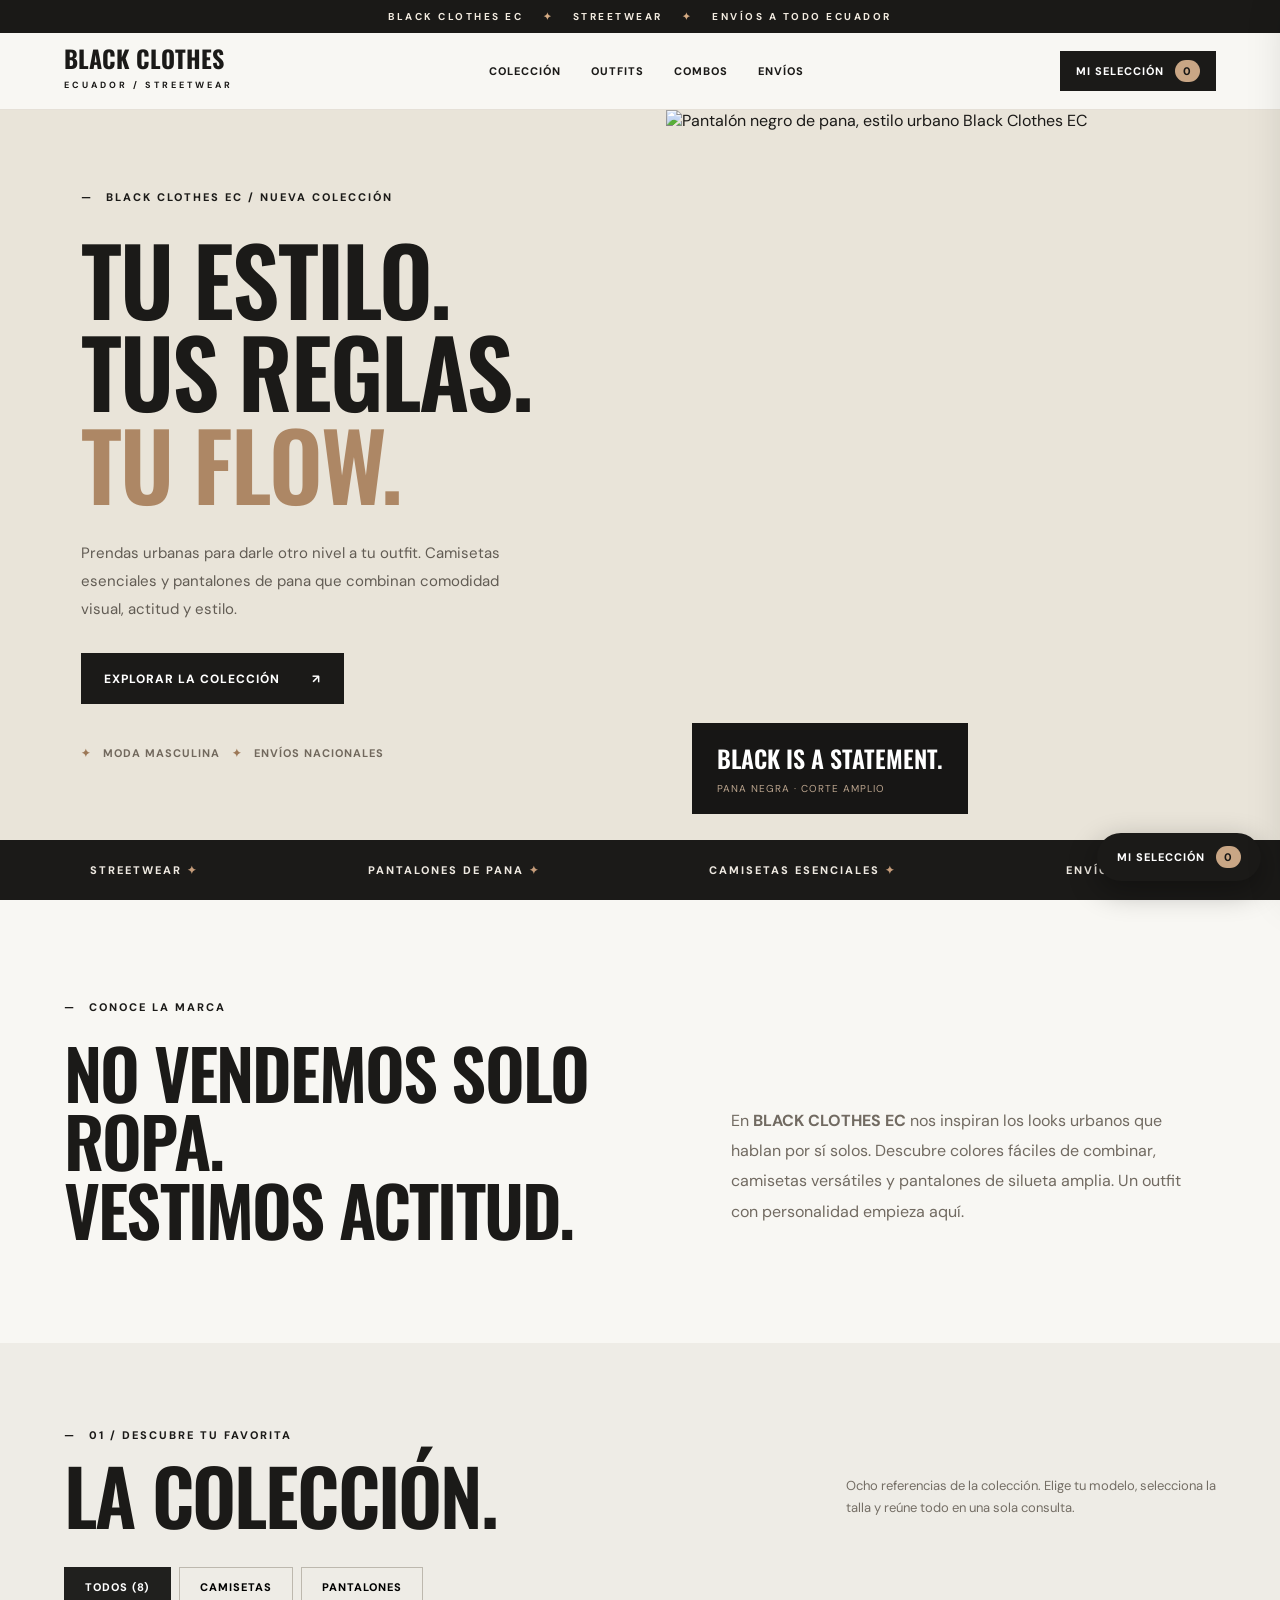
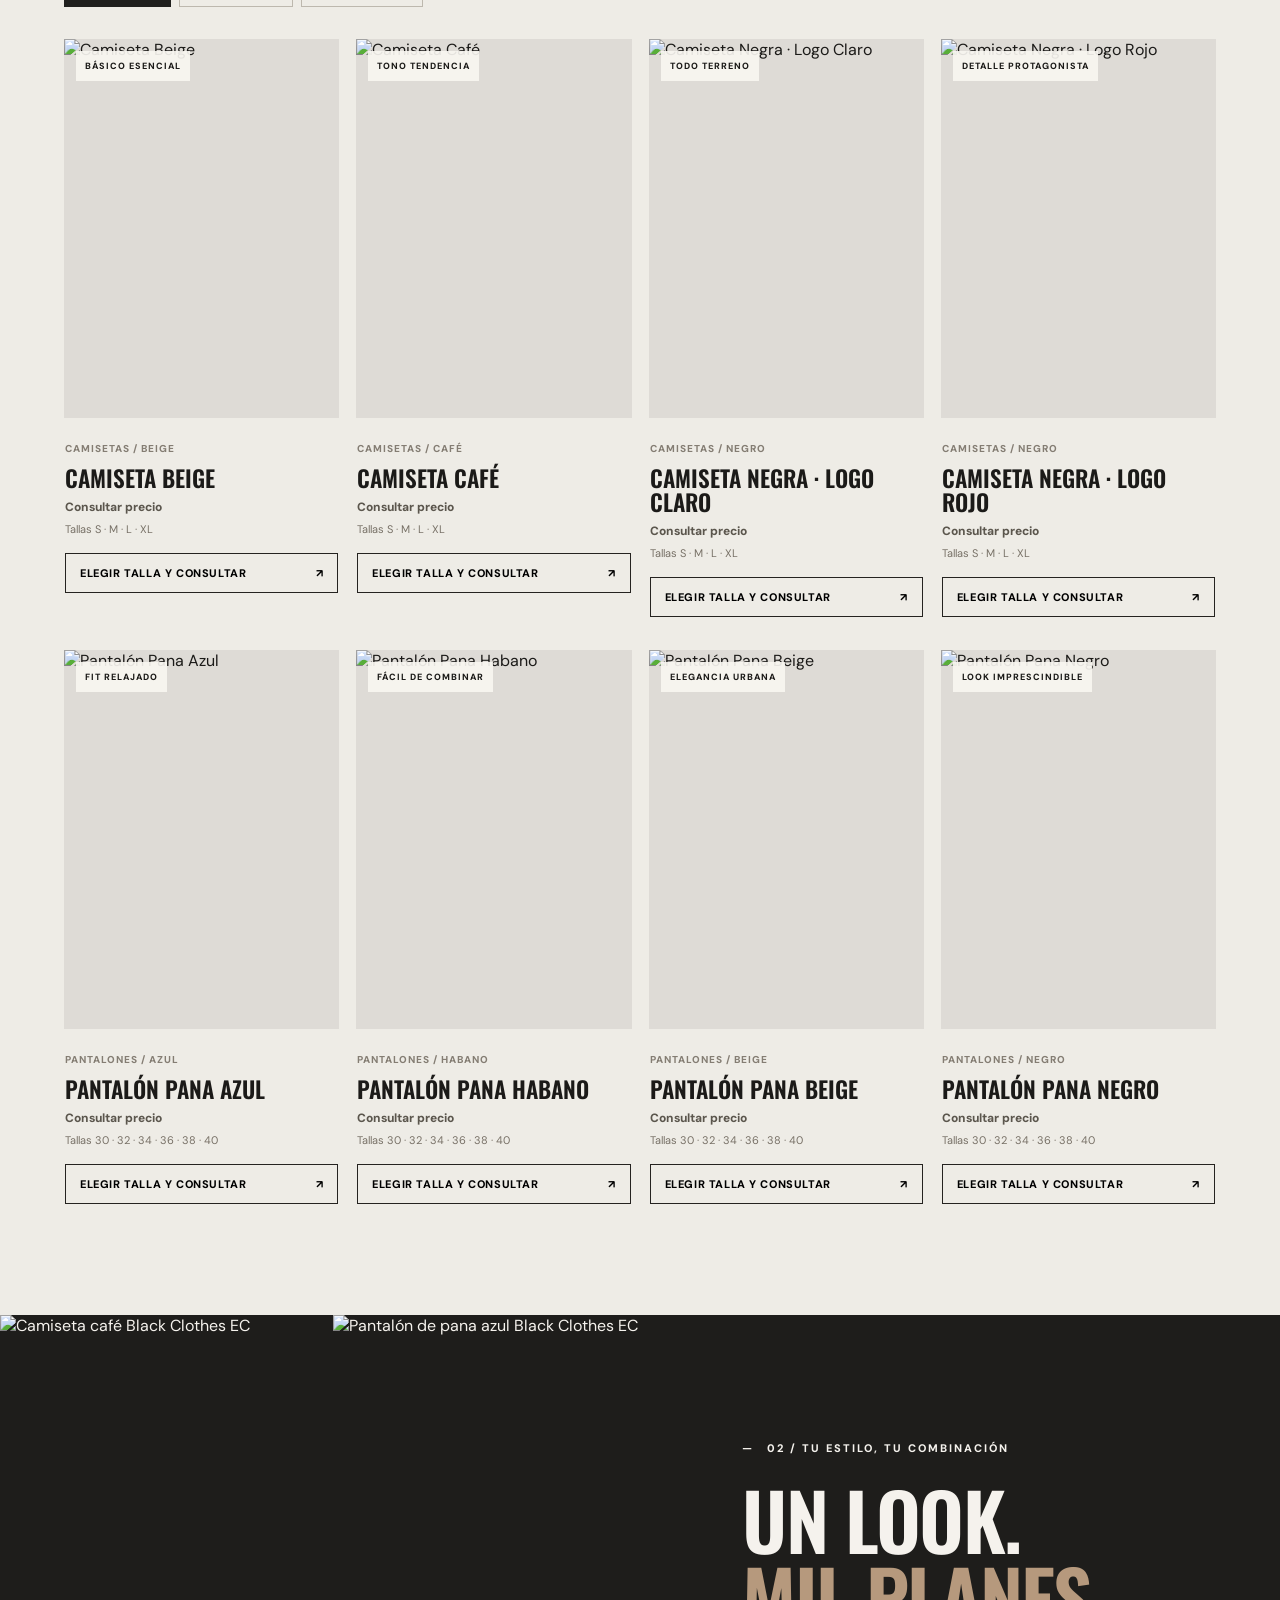
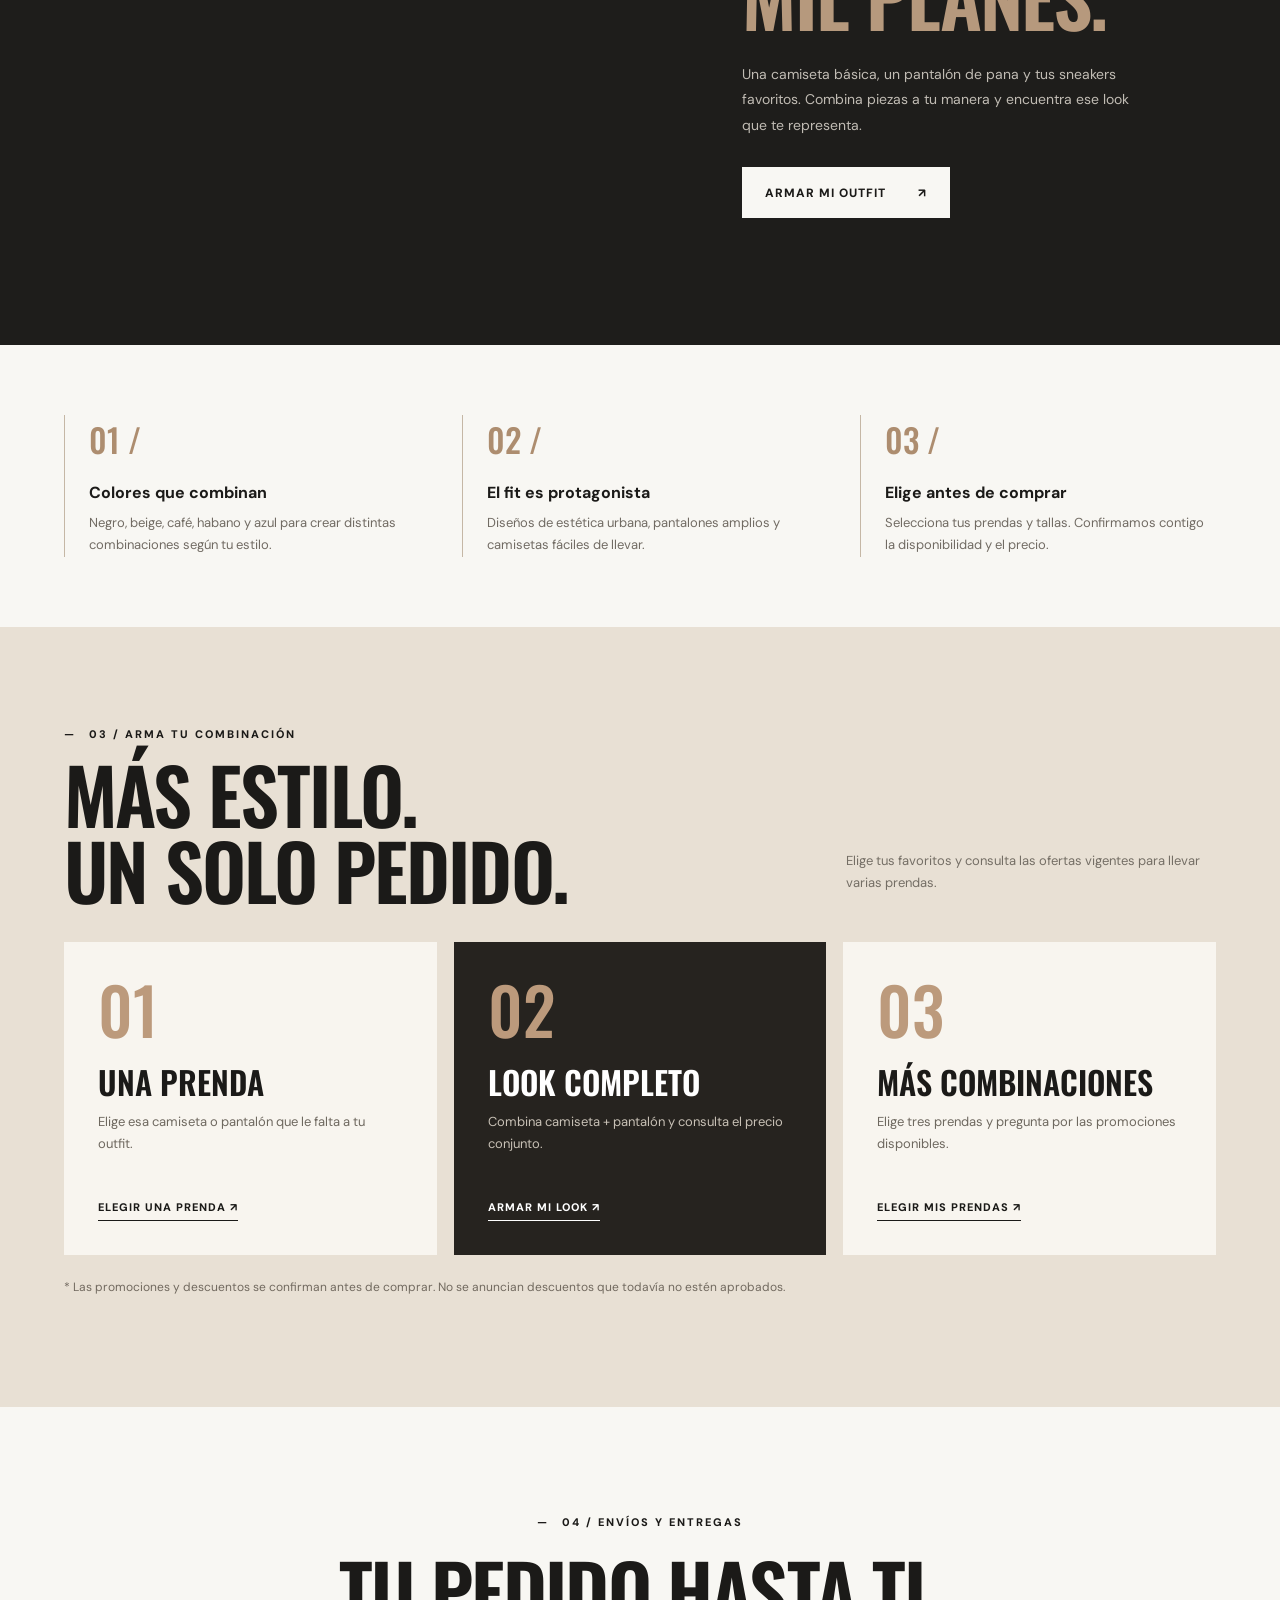
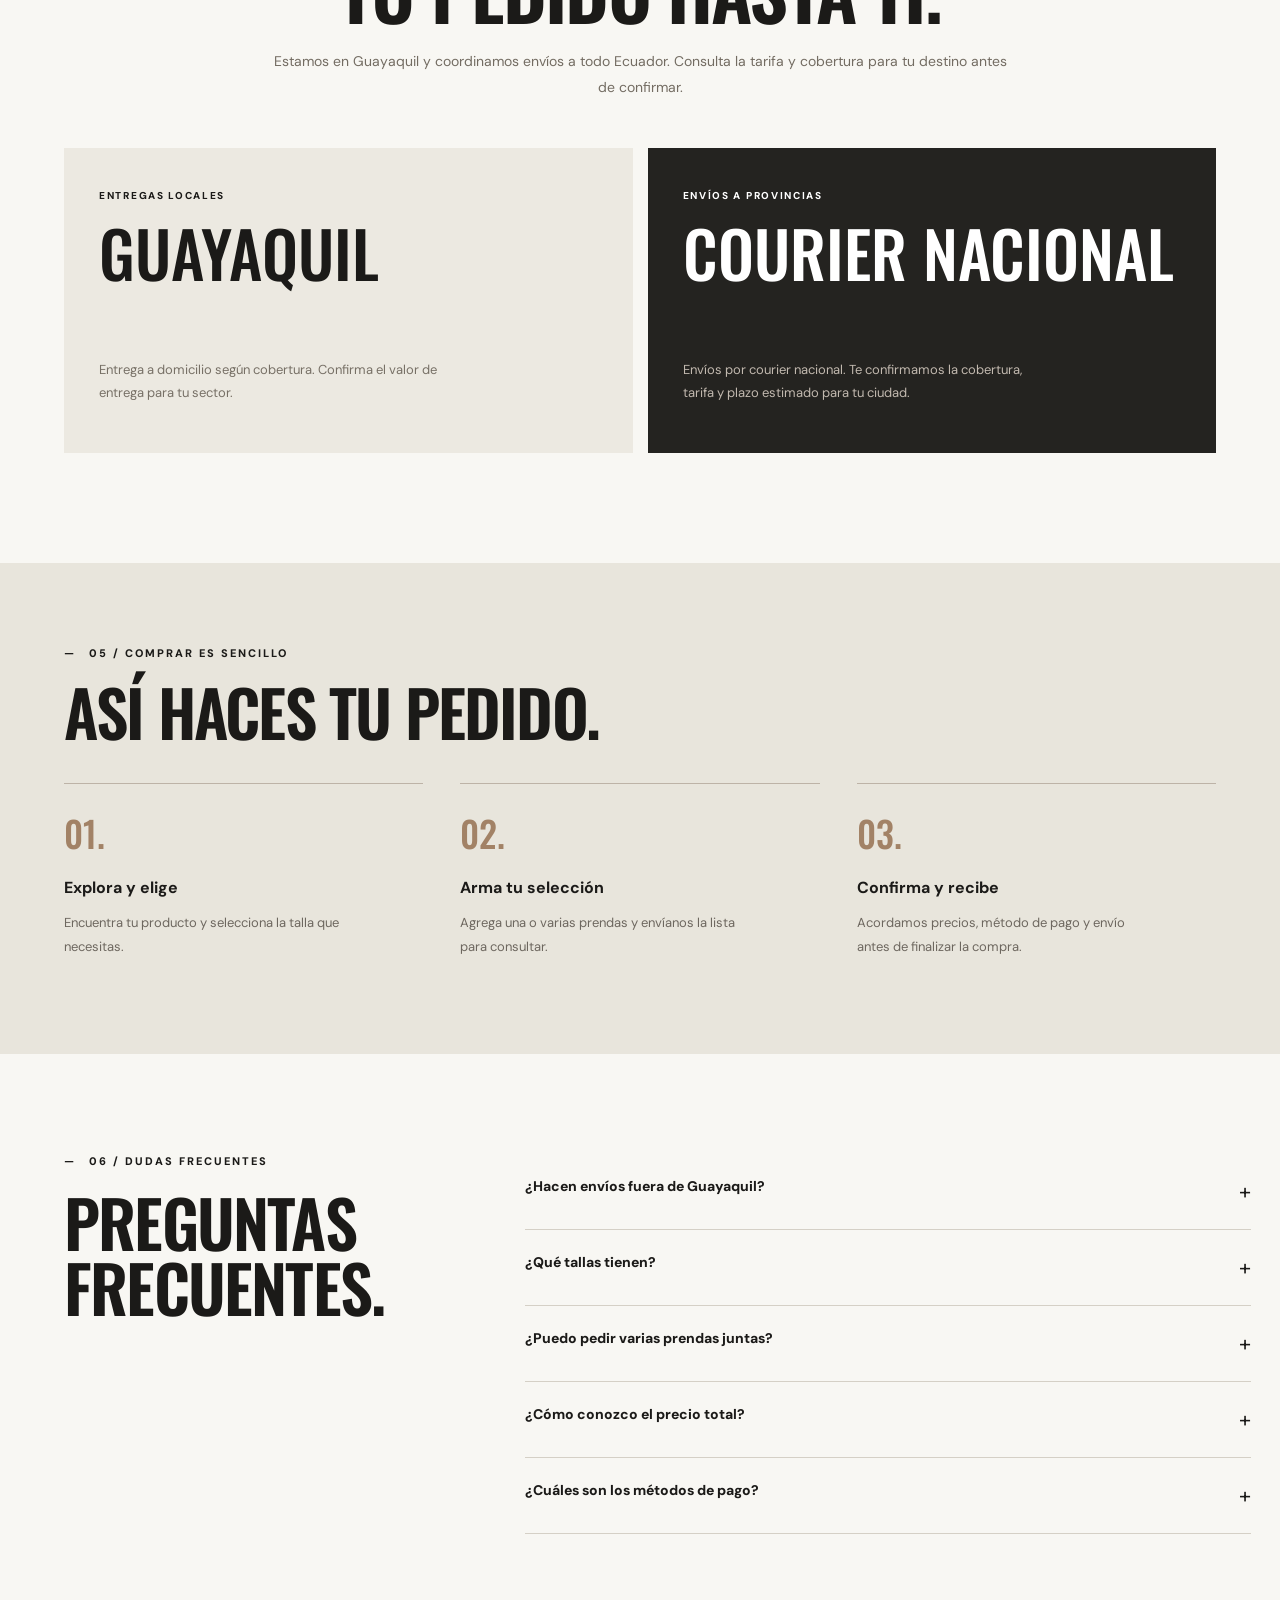
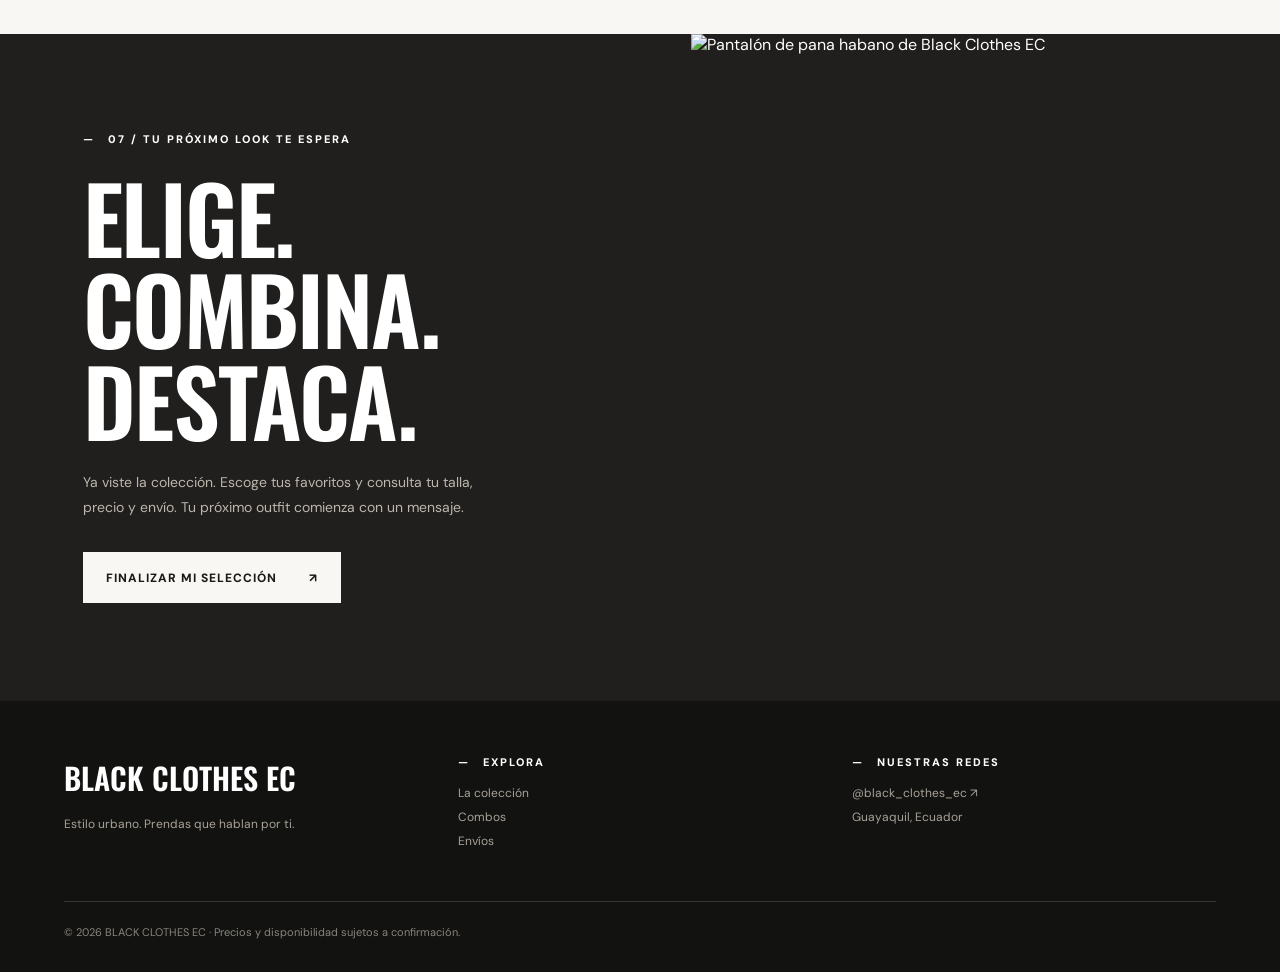
==== index.html @ 265e71ad "initial commit" ====
<!doctype html>
<html lang="es">
<head>
<meta charset="utf-8"><meta name="viewport" content="width=device-width,initial-scale=1"><meta name="theme-color" content="#191817">
<meta name="description" content="Black Clothes EC: camisetas y pantalones de pana de estilo urbano. Envíos a todo Ecuador.">
<title>Black Clothes EC — Streetwear en Ecuador</title>
<link rel="preconnect" href="https://fonts.googleapis.com"><link rel="preconnect" href="https://fonts.gstatic.com" crossorigin>
<link href="https://fonts.googleapis.com/css2?family=DM+Sans:wght@400;500;600;700;800&family=Oswald:wght@400;500;600;700&display=swap" rel="stylesheet">
<style>
:root{--dark:#1b1a18;--sand:#e9e4d9;--paper:#f8f7f3;--muted:#736e65;--line:#d5d0c6;--accent:#ad8765}*{box-sizing:border-box}html{scroll-behavior:smooth;scroll-padding-top:86px}body{margin:0;font-family:'DM Sans',Arial,sans-serif;color:var(--dark);background:var(--paper)}a{text-decoration:none;color:inherit}button{cursor:pointer;font:inherit}button:disabled{opacity:.4;cursor:not-allowed}img{display:block;width:100%}.wrap{max-width:1450px;padding:0 clamp(20px,5vw,82px);margin:auto}.display{font-family:Oswald,Impact,sans-serif;font-weight:600;text-transform:uppercase;letter-spacing:-1.8px;line-height:.99;margin:0}.eyebrow{font-size:11px;letter-spacing:2px;text-transform:uppercase;font-weight:800}.eyebrow:before{content:'— ';margin-right:8px}.button{background:var(--dark);color:white;border:1px solid var(--dark);display:inline-flex;gap:32px;justify-content:space-between;align-items:center;padding:16px 22px;text-transform:uppercase;font-size:12px;letter-spacing:1px;font-weight:800;min-height:51px;transition:.2s}.button:hover{background:#5a4433}.button.light{background:var(--paper);border-color:var(--paper);color:var(--dark)}.button.light:hover{background:#d5c5b4}.button.outline{background:transparent;color:var(--dark)}.button.outline:hover{color:white;background:var(--dark)}.announce{background:#1a1917;color:#f2ebe0;text-align:center;padding:10px 20px;font-size:10px;letter-spacing:2.5px;font-weight:700}.announce span{color:#d5ab83;margin:0 15px}.nav-shell{position:sticky;top:0;z-index:25;background:#f8f7f3f2;border-bottom:1px solid #e5e0d7;backdrop-filter:blur(15px)}nav{height:76px;display:flex;justify-content:space-between;align-items:center;gap:22px}.brand{font:700 24px/.9 Oswald,sans-serif;text-transform:uppercase}.brand small{display:block;font:700 9px/2 'DM Sans',sans-serif;letter-spacing:3px;margin-top:6px}.navlinks{display:flex;gap:30px;text-transform:uppercase;font-size:11px;letter-spacing:1px;font-weight:800}.navlinks a:hover{text-decoration:underline}.cartbtn{background:var(--dark);border:0;color:white;font-size:11px;font-weight:800;letter-spacing:1px;padding:13px 16px;text-transform:uppercase}.bubble{background:#c9a685;color:#171615;padding:4px 8px;border-radius:20px;margin-left:7px}.hero{display:grid;grid-template-columns:52% 48%;background:var(--sand);min-height:730px}.hero-copy{padding:70px clamp(25px,6.3vw,103px);display:flex;flex-direction:column;justify-content:center;align-items:start}.hero h1{font-size:clamp(66px,7.3vw,118px);margin:28px 0 31px}.hero h1 em{font-style:normal;color:var(--accent)}.hero p{max-width:430px;font-size:15px;line-height:1.85;color:#625c54;margin:0 0 30px}.hero-note{font-size:11px;color:#71685d;letter-spacing:1px;margin-top:42px;font-weight:700}.hero-note span{color:#9c7857;margin-right:8px}.hero-img{position:relative;min-height:690px}.hero-img img{height:100%;object-fit:cover;object-position:50% 45%}.photo-label{position:absolute;bottom:26px;left:26px;background:#171615;color:white;padding:17px 25px}.photo-label b{font:600 24px Oswald;display:block;text-transform:uppercase}.photo-label small{font-size:10px;color:#bca58e;text-transform:uppercase;letter-spacing:1px}.ticker{background:var(--dark);color:#eee9e1;padding:23px 15px;display:flex;justify-content:space-around;gap:20px;flex-wrap:wrap;text-transform:uppercase;font-size:11px;letter-spacing:2px;font-weight:800}.ticker span{color:#c59c7a}.intro{display:grid;grid-template-columns:1.1fr .9fr;align-items:end;gap:75px;padding-top:100px;padding-bottom:100px}.intro h2{font-size:clamp(55px,5.4vw,83px);margin:24px 0 0}.intro p{font-size:16px;line-height:1.9;color:#716a61;max-width:460px}.catalog{background:#eeece6;padding:85px 0 105px}.top{display:flex;align-items:end;justify-content:space-between;gap:35px;margin-bottom:35px}.top h2{font-size:clamp(57px,6vw,95px);margin:14px 0 0}.top p{max-width:370px;line-height:1.7;color:#746e65;font-size:13px}.filters{display:flex;gap:8px;flex-wrap:wrap;margin-bottom:32px}.filter{background:transparent;border:1px solid #bdb8ae;padding:12px 20px;font-size:11px;font-weight:800;text-transform:uppercase;letter-spacing:1px}.filter.active{background:#20201e;color:white;border-color:#20201e}.product-grid{display:grid;grid-template-columns:repeat(4,minmax(0,1fr));gap:27px 17px}.product.hidden{display:none}.product-photo{position:relative;aspect-ratio:4/5.5;overflow:hidden;background:#dedbd6;cursor:pointer}.product-photo img{height:100%;object-fit:cover;transition:transform .35s}.product-photo:hover img{transform:scale(1.045)}.product-badge{position:absolute;top:12px;left:12px;font-size:9px;font-weight:800;text-transform:uppercase;letter-spacing:1px;background:#f9f7f1e8;padding:9px}.product-copy{padding:18px 1px 6px}.product-copy small{font-size:10px;letter-spacing:1px;color:#847d73;text-transform:uppercase;font-weight:800}.product-copy h3{font:600 23px/1.05 Oswald,sans-serif;text-transform:uppercase;margin:9px 0}.product-copy p{color:#777066;font-size:11px;margin:7px 0 17px}.product-copy .price{font-weight:800;color:#5b564d;font-size:12px}.quick{width:100%;text-align:left;display:flex;justify-content:space-between;padding:12px 14px;border:1px solid #252320;background:transparent;font-weight:800;font-size:11px;text-transform:uppercase;letter-spacing:.6px}.quick:hover{background:#252320;color:white}.editorial{display:grid;grid-template-columns:52% 48%;background:#1e1d1b;color:#f5f2ed}.editorial-images{display:grid;grid-template-columns:1fr 1fr;min-height:630px}.editorial-images img{height:100%;object-fit:cover}.editorial-copy{padding:80px clamp(30px,6vw,100px);display:flex;flex-direction:column;justify-content:center;align-items:start}.editorial h2{font-size:clamp(65px,6.1vw,98px);margin:26px 0}.editorial h2 i{font-style:normal;color:#b6997d}.editorial p{font-size:14px;line-height:1.85;color:#c1bcb4;max-width:390px;margin:0 0 28px}.value{padding-top:70px;padding-bottom:70px;display:grid;grid-template-columns:repeat(3,1fr);gap:42px}.value article{border-left:1px solid #c5b7a5;padding-left:24px}.value b{font:500 33px Oswald;color:#ad8d6f}.value h3{margin:18px 0 9px;font-size:16px}.value p{margin:0;font-size:13px;line-height:1.75;color:#716b63}.offers{background:#e8e0d4;padding:100px 0}.packs{display:grid;grid-template-columns:repeat(3,1fr);gap:17px}.pack{padding:34px;background:#f8f5ef;min-height:313px;display:flex;flex-direction:column;align-items:start}.pack.feature{background:#26231f;color:white}.pack strong{font:500 65px/1 Oswald;color:#bc9a7c}.pack h3{font:600 32px/1.05 Oswald;text-transform:uppercase;margin:24px 0 12px}.pack p{font-size:13px;line-height:1.7;color:#6e685f;margin:0 0 28px}.pack.feature p{color:#c8c1b6}.pack a{margin-top:auto;font-weight:800;font-size:11px;letter-spacing:1px;text-transform:uppercase;border-bottom:1px solid;padding-bottom:6px}.offer-foot{font-size:12px;color:#71695f;margin-top:24px}.shipping{padding-top:108px;padding-bottom:110px}.shipping-head{text-align:center;max-width:740px;margin:0 auto 47px}.shipping h2{font-size:clamp(60px,6vw,93px);margin:22px 0}.shipping-head p{font-size:14px;line-height:1.85;color:#736c62}.ships{display:grid;grid-template-columns:1fr 1fr;gap:15px}.ship{min-height:305px;background:#ece9e1;padding:35px;display:flex;flex-direction:column;justify-content:space-between}.ship.dark{background:#242320;color:white}.ship small{font-size:10px;text-transform:uppercase;letter-spacing:1.7px;font-weight:800}.ship h3{font:500 clamp(50px,5vw,73px)/1 Oswald;text-transform:uppercase;margin:16px 0}.ship p{font-size:13px;line-height:1.75;color:#777066;max-width:350px}.ship.dark p{color:#c2b9af}.steps{background:#e8e5dc;padding:83px 0}.steps h2{font-size:clamp(53px,5vw,80px);margin:20px 0 40px}.steps-grid{display:grid;grid-template-columns:repeat(3,1fr);gap:37px}.step{border-top:1px solid #bdb3a7;padding-top:22px}.step b{font:500 36px Oswald;color:#a28266}.step h3{margin:18px 0 9px;font-size:16px}.step p{font-size:13px;color:#6d675f;line-height:1.8;max-width:300px}.faq{padding-top:100px;padding-bottom:100px;display:grid;grid-template-columns:37% 63%;gap:35px}.faq h2{font-size:clamp(53px,5.1vw,79px);margin:22px 0}.faq details{border-bottom:1px solid var(--line)}.faq summary{cursor:pointer;padding:23px 0;display:flex;justify-content:space-between;gap:20px;font-size:14px;font-weight:800;list-style:none}.faq summary::-webkit-details-marker{display:none}.faq summary:after{content:'+';font-size:22px;font-weight:400}.faq details[open] summary:after{content:'−'}.faq details p{font-size:13px;color:#777066;line-height:1.8;margin:0 30px 25px 0}.final{display:grid;grid-template-columns:54% 46%;background:#201f1d;color:white}.final-copy{padding:98px clamp(30px,6.5vw,100px);display:flex;flex-direction:column;align-items:start;justify-content:center}.final h2{font-size:clamp(73px,7.2vw,120px);margin:25px 0}.final p{font-size:14px;line-height:1.8;color:#bcb6ad;max-width:420px;margin:0 0 32px}.final-img img{height:100%;min-height:650px;object-fit:cover}.foot{background:#121211;color:white;padding:54px 0 33px}.foot-grid{display:grid;grid-template-columns:1fr 1fr 1fr;gap:30px}.foot h3{font:600 30px Oswald;margin:0}.foot p{font-size:12px;color:#a9a398;line-height:2}.foot a:hover{text-decoration:underline}.foot .copyright{border-top:1px solid #38352f;margin-top:36px;padding-top:23px;color:#89857d;font-size:11px}.floating{position:fixed;right:19px;bottom:19px;z-index:21;border:0;border-radius:50px;background:#1b1a18;color:white;box-shadow:0 10px 30px #0005;padding:17px 20px;font-weight:800;font-size:11px;letter-spacing:1px}.overlay{position:fixed;inset:0;background:#0009;z-index:40;display:none}.overlay.open{display:block}.panel{position:fixed;right:0;top:0;height:100dvh;max-width:100%;width:500px;background:#faf9f5;z-index:41;transform:translateX(105%);transition:transform .25s;display:flex;flex-direction:column;box-shadow:-18px 0 40px #0002}.panel.open{transform:translateX(0)}.panel-head{display:flex;justify-content:space-between;align-items:center;padding:22px 25px;border-bottom:1px solid var(--line)}.panel-head h2{font:600 31px Oswald;text-transform:uppercase;margin:0}.closebtn{background:transparent;border:0;font-size:28px;padding:2px 9px}.cart-content{padding:20px 25px;overflow:auto;flex:1}.cart-item{display:grid;grid-template-columns:83px 1fr auto;gap:15px;padding:16px 0;border-bottom:1px solid #ddd8ce}.cart-item img{height:116px;object-fit:cover}.cart-item h3{font:500 20px Oswald;text-transform:uppercase;margin:0}.cart-item p{font-size:12px;line-height:1.6;color:#706a61;margin:6px 0}.cart-item button{border:0;background:transparent;color:#665f55;text-decoration:underline;font-size:11px}.qty{display:flex;align-items:center;gap:14px;border:1px solid #d0cbc1;width:max-content;padding:6px;margin-top:11px}.qty button{font-size:16px;text-decoration:none}.qty span{font-size:12px}.cart-bottom{padding:22px 25px;border-top:1px solid var(--line)}.cart-bottom .button{width:100%}.cart-bottom p{color:#736b60;font-size:11px;line-height:1.6}.empty{text-align:center;padding:80px 10px;color:#817a70;font-size:14px;line-height:1.8}.product-modal{position:fixed;left:50%;top:50%;transform:translate(-50%,-50%);z-index:42;width:min(900px,calc(100% - 30px));max-height:92dvh;background:#faf9f5;display:none;grid-template-columns:50% 50%;overflow:auto}.product-modal.open{display:grid}.product-modal .media{background:#e9e6df;padding:15px}.product-modal .mainpic{height:525px;object-fit:cover}.thumbs{display:flex;gap:8px;margin-top:8px}.thumbs button{padding:0;border:2px solid transparent;width:52px;height:65px;background:transparent}.thumbs button.active{border-color:#222}.thumbs img{height:100%;object-fit:cover}.modal-info{padding:58px 34px 35px;position:relative}.modal-info .closebtn{position:absolute;right:15px;top:12px}.modal-info h2{font:600 45px/1.05 Oswald;text-transform:uppercase;margin:17px 0}.modal-info p{line-height:1.75;color:#6f685e;font-size:13px}.size-label{font-size:11px;text-transform:uppercase;letter-spacing:1px;font-weight:800;margin-top:26px}.sizes{display:flex;gap:7px;flex-wrap:wrap;margin:14px 0 25px}.sizes button{width:47px;height:43px;border:1px solid #c4bfb4;background:transparent;font-weight:800;font-size:12px}.sizes button.selected{background:#252320;color:white;border-color:#252320}.modal-info .button{width:100%}.modal-info small{font-size:11px;color:#8b8276;display:block;margin-top:15px;line-height:1.6}.messagebox{position:fixed;left:50%;top:50%;transform:translate(-50%,-50%);z-index:44;background:#faf9f5;width:min(520px,calc(100% - 30px));padding:34px;display:none}.messagebox.open{display:block}.messagebox .closebtn{position:absolute;right:12px;top:9px}.messagebox h2{font:600 33px Oswald;text-transform:uppercase}.messagebox p{font-size:13px;line-height:1.6;color:#766f64}.messagebox textarea{width:100%;height:185px;border:1px solid #ccc4b7;padding:13px;resize:vertical}.messagebox .button{margin:13px 8px 0 0}.toast{position:fixed;z-index:100;bottom:25px;left:50%;transform:translateX(-50%);background:#252320;color:#fff;padding:15px 25px;display:none;font-size:12px;max-width:95vw;text-align:center}.toast.show{display:block}@media(max-width:1100px){.product-grid{grid-template-columns:repeat(2,1fr)}.hero h1{font-size:75px}}@media(max-width:800px){nav{height:68px}.navlinks{display:none}.hero{grid-template-columns:1fr}.hero-img{order:-1;min-height:450px;height:520px}.hero-copy{padding:63px 25px}.hero h1{font-size:clamp(70px,11vw,92px)}.intro{grid-template-columns:1fr;padding-top:75px;padding-bottom:80px;gap:16px}.top{display:block}.top p{max-width:none}.editorial{grid-template-columns:1fr}.editorial-images{min-height:460px;height:500px}.editorial-copy{padding:75px 25px}.value{grid-template-columns:1fr;gap:35px}.packs{grid-template-columns:1fr}.pack{min-height:270px}.ships{grid-template-columns:1fr}.steps-grid{grid-template-columns:1fr}.faq{grid-template-columns:1fr;gap:10px}.final{grid-template-columns:1fr}.final-copy{padding:80px 25px}.final-img img{min-height:470px;height:470px}.foot-grid{grid-template-columns:1fr 1fr}.product-modal{grid-template-columns:1fr;max-width:550px}.product-modal .mainpic{height:390px}.modal-info{padding:30px 22px}.modal-info .closebtn{position:fixed;background:#f8f5f0;top:15px;right:15px}}@media(max-width:520px){.hero-img{height:420px;min-height:420px}.hero h1{font-size:68px}.hero .button{width:100%}.ticker{gap:12px;font-size:9px}.intro h2,.top h2{font-size:61px}.product-grid{gap:22px 10px}.product-copy h3{font-size:19px}.product-copy small{font-size:9px}.product-badge{font-size:8px}.product-photo{aspect-ratio:4/6}.quick{font-size:9px;padding:11px 7px}.editorial-images{min-height:350px;height:350px}.offers,.shipping{padding-top:78px;padding-bottom:78px}.pack{padding:26px}.foot-grid{grid-template-columns:1fr}.floating{right:9px;bottom:9px}.product-modal .mainpic{height:340px}.thumbs button{width:44px;height:52px}}@media(prefers-reduced-motion:reduce){html{scroll-behavior:auto}*{transition:none!important}}
@media(max-width:520px){.ship{min-width:0;padding:26px}.ship h3{font-size:clamp(35px,9vw,56px);overflow-wrap:anywhere}.ship p{max-width:100%}.final h2{font-size:clamp(54px,13vw,70px)}.final-copy{min-width:0}.final{min-width:0;overflow:hidden}.foot{overflow:hidden}}
@media(max-width:520px){.hero h1{font-size:clamp(49px,12.8vw,59px);letter-spacing:-2px}.brand{font-size:20px;white-space:nowrap}.cartbtn{padding:12px 10px;font-size:10px}.hero-copy{padding:54px 25px}.hero-note{line-height:1.8}}
</style>
<script defer src="config.js"></script>
</head>
<body>
<div class="announce">BLACK CLOTHES EC <span>✦</span> STREETWEAR <span>✦</span> ENVÍOS A TODO ECUADOR</div>
<div class="nav-shell"><nav class="wrap" aria-label="Menú principal"><a href="#inicio" class="brand">BLACK CLOTHES<small>ECUADOR / STREETWEAR</small></a><div class="navlinks"><a href="#coleccion">Colección</a><a href="#outfits">Outfits</a><a href="#combos">Combos</a><a href="#envios">Envíos</a></div><button class="cartbtn" data-open-cart>MI SELECCIÓN <span class="bubble" data-count>0</span></button></nav></div>
<main id="inicio">
<section class="hero"><div class="hero-copy"><div class="eyebrow">Black Clothes EC / Nueva colección</div><h1 class="display">TU ESTILO.<br>TUS REGLAS.<br><em>TU FLOW.</em></h1><p>Prendas urbanas para darle otro nivel a tu outfit. Camisetas esenciales y pantalones de pana que combinan comodidad visual, actitud y estilo.</p><a class="button" href="#coleccion">Explorar la colección <span>↗</span></a><div class="hero-note"><span>✦</span> MODA MASCULINA &nbsp; <span>✦</span> ENVÍOS NACIONALES</div></div><div class="hero-img"><img src="assets/pan-negro-1.webp" alt="Pantalón negro de pana, estilo urbano Black Clothes EC" fetchpriority="high"><div class="photo-label"><b>BLACK IS A STATEMENT.</b><small>Pana negra · corte amplio</small></div></div></section>
<div class="ticker"><div>STREETWEAR <span>✦</span></div><div>PANTALONES DE PANA <span>✦</span></div><div>CAMISETAS ESENCIALES <span>✦</span></div><div>ENVÍOS ECUADOR</div></div>
<section class="wrap intro"><div><div class="eyebrow">Conoce la marca</div><h2 class="display">NO VENDEMOS SOLO ROPA.<br>VESTIMOS ACTITUD.</h2></div><p>En <strong>BLACK CLOTHES EC</strong> nos inspiran los looks urbanos que hablan por sí solos. Descubre colores fáciles de combinar, camisetas versátiles y pantalones de silueta amplia. Un outfit con personalidad empieza aquí.</p></section>
<section class="catalog" id="coleccion"><div class="wrap"><div class="top"><div><div class="eyebrow">01 / Descubre tu favorita</div><h2 class="display">LA COLECCIÓN.</h2></div><p>Ocho referencias de la colección. Elige tu modelo, selecciona la talla y reúne todo en una sola consulta.</p></div><div class="filters" role="group" aria-label="Filtrar productos"><button class="filter active" data-filter="Todos">Todos (8)</button><button class="filter" data-filter="Camisetas">Camisetas</button><button class="filter" data-filter="Pantalones">Pantalones</button></div><div class="product-grid" id="productGrid"></div></div></section>
<section class="editorial" id="outfits"><div class="editorial-images"><img src="assets/cam-cafe-1.webp" loading="lazy" alt="Camiseta café Black Clothes EC"><img src="assets/pan-azul-1.webp" loading="lazy" alt="Pantalón de pana azul Black Clothes EC"></div><div class="editorial-copy"><div class="eyebrow">02 / Tu estilo, tu combinación</div><h2 class="display">UN LOOK.<br><i>MIL PLANES.</i></h2><p>Una camiseta básica, un pantalón de pana y tus sneakers favoritos. Combina piezas a tu manera y encuentra ese look que te representa.</p><a class="button light" href="#coleccion">Armar mi outfit <span>↗</span></a></div></section>
<section class="wrap value"><article><b>01 /</b><h3>Colores que combinan</h3><p>Negro, beige, café, habano y azul para crear distintas combinaciones según tu estilo.</p></article><article><b>02 /</b><h3>El fit es protagonista</h3><p>Diseños de estética urbana, pantalones amplios y camisetas fáciles de llevar.</p></article><article><b>03 /</b><h3>Elige antes de comprar</h3><p>Selecciona tus prendas y tallas. Confirmamos contigo la disponibilidad y el precio.</p></article></section>
<section class="offers" id="combos"><div class="wrap"><div class="top"><div><div class="eyebrow">03 / Arma tu combinación</div><h2 class="display">MÁS ESTILO.<br>UN SOLO PEDIDO.</h2></div><p>Elige tus favoritos y consulta las ofertas vigentes para llevar varias prendas.</p></div><div class="packs"><article class="pack"><strong>01</strong><h3>Una prenda</h3><p>Elige esa camiseta o pantalón que le falta a tu outfit.</p><a href="#coleccion">Elegir una prenda ↗</a></article><article class="pack feature"><strong>02</strong><h3>Look completo</h3><p>Combina camiseta + pantalón y consulta el precio conjunto.</p><a href="#coleccion">Armar mi look ↗</a></article><article class="pack"><strong>03</strong><h3>Más combinaciones</h3><p>Elige tres prendas y pregunta por las promociones disponibles.</p><a href="#coleccion">Elegir mis prendas ↗</a></article></div><p class="offer-foot">* Las promociones y descuentos se confirman antes de comprar. No se anuncian descuentos que todavía no estén aprobados.</p></div></section>
<section class="wrap shipping" id="envios"><div class="shipping-head"><div class="eyebrow">04 / Envíos y entregas</div><h2 class="display">TU PEDIDO HASTA TI.</h2><p>Estamos en Guayaquil y coordinamos envíos a todo Ecuador. Consulta la tarifa y cobertura para tu destino antes de confirmar.</p></div><div class="ships"><div class="ship"><div><small>Entregas locales</small><h3>GUAYAQUIL</h3></div><p>Entrega a domicilio según cobertura. Confirma el valor de entrega para tu sector.</p></div><div class="ship dark"><div><small>Envíos a provincias</small><h3 id="courier">SERVIENTREGA</h3></div><p>Envíos por courier nacional. Te confirmamos la cobertura, tarifa y plazo estimado para tu ciudad.</p></div></div></section>
<section class="steps"><div class="wrap"><div class="eyebrow">05 / Comprar es sencillo</div><h2 class="display">ASÍ HACES TU PEDIDO.</h2><div class="steps-grid"><div class="step"><b>01.</b><h3>Explora y elige</h3><p>Encuentra tu producto y selecciona la talla que necesitas.</p></div><div class="step"><b>02.</b><h3>Arma tu selección</h3><p>Agrega una o varias prendas y envíanos la lista para consultar.</p></div><div class="step"><b>03.</b><h3>Confirma y recibe</h3><p>Acordamos precios, método de pago y envío antes de finalizar la compra.</p></div></div></div></section>
<section class="wrap faq"><div><div class="eyebrow">06 / Dudas frecuentes</div><h2 class="display">PREGUNTAS<br>FRECUENTES.</h2></div><div><details><summary>¿Hacen envíos fuera de Guayaquil?</summary><p>Sí, realizamos envíos nacionales. Las entregas a provincias se coordinan por courier y se cotizan según tu destino.</p></details><details><summary>¿Qué tallas tienen?</summary><p>Las camisetas de la selección se ofrecen en S, M, L y XL; los pantalones se presentan en tallas del 30 al 40. Confirma disponibilidad antes de pagar.</p></details><details><summary>¿Puedo pedir varias prendas juntas?</summary><p>Sí, puedes agregarlas a tu selección y hacer una consulta única. Pregunta por promociones vigentes para varias unidades.</p></details><details><summary>¿Cómo conozco el precio total?</summary><p>Una vez que nos envíes tu selección, confirmamos el precio actual de cada prenda y el costo de envío según tu ciudad.</p></details><details><summary>¿Cuáles son los métodos de pago?</summary><p>El equipo te confirmará los métodos de pago disponibles cuando realices tu pedido.</p></details></div></section>
<section class="final" id="cierre"><div class="final-copy"><div class="eyebrow">07 / Tu próximo look te espera</div><h2 class="display">ELIGE.<br>COMBINA.<br>DESTACA.</h2><p>Ya viste la colección. Escoge tus favoritos y consulta tu talla, precio y envío. Tu próximo outfit comienza con un mensaje.</p><button class="button light" data-open-cart>Finalizar mi selección <span>↗</span></button></div><div class="final-img"><img loading="lazy" src="assets/pan-habano-1.webp" alt="Pantalón de pana habano de Black Clothes EC"></div></section>
</main>
<footer class="foot"><div class="wrap"><div class="foot-grid"><div><h3>BLACK CLOTHES EC</h3><p>Estilo urbano. Prendas que hablan por ti.</p></div><div><div class="eyebrow">Explora</div><p><a href="#coleccion">La colección</a><br><a href="#combos">Combos</a><br><a href="#envios">Envíos</a></p></div><div><div class="eyebrow">Nuestras redes</div><p><a target="_blank" rel="noopener" href="https://www.instagram.com/black_clothes_ec/">@black_clothes_ec ↗</a><br>Guayaquil, Ecuador</p></div></div><div class="copyright">© 2026 BLACK CLOTHES EC · Precios y disponibilidad sujetos a confirmación.</div></div></footer>
<button type="button" class="floating" data-open-cart>MI SELECCIÓN <span class="bubble" data-count>0</span></button>
<div class="overlay" id="overlay"></div>
<div class="panel" id="drawer" role="dialog" aria-label="Mi selección" aria-modal="true" aria-hidden="true"><div class="panel-head"><h2>MI SELECCIÓN <span class="bubble" data-count>0</span></h2><button class="closebtn" data-close aria-label="Cerrar">×</button></div><div class="cart-content" id="cartContent"></div><div class="cart-bottom"><div id="cartTotal" style="padding:0 0 16px;font-weight:800;font-size:13px"></div><button class="button" id="send" type="button">Consultar precio y disponibilidad ↗</button><p>Enviar esta selección no significa realizar un pago. Confirmaremos valores, stock y envío contigo.</p></div></div>
<div class="product-modal" id="modal" role="dialog" aria-modal="true" aria-hidden="true" aria-label="Detalles de la prenda"><div class="media"><img class="mainpic" id="mainPic" alt=""><div class="thumbs" id="thumbs"></div></div><div class="modal-info"><button class="closebtn" data-close aria-label="Cerrar">×</button><div class="eyebrow" id="modalTag"></div><h2 id="modalName"></h2><strong id="modalPrice"></strong><p id="modalDesc"></p><div class="size-label">Selecciona tu talla</div><div class="sizes" id="sizes"></div><button class="button" id="addCart">Añadir a mi selección ↗</button><small>Consulta los precios y la disponibilidad antes de confirmar tu compra.</small></div></div>
<div class="messagebox" id="messageBox" role="dialog" aria-modal="true" aria-label="Enviar pedido por Instagram"><button class="closebtn" data-close>×</button><h2>Tu selección está lista.</h2><p>Mientras configuramos el WhatsApp oficial, copia tu selección y envíanosla por mensaje directo de Instagram.</p><textarea id="orderText" readonly></textarea><button class="button" id="copyBtn">Copiar mensaje</button><a class="button outline" id="instaLink" href="https://www.instagram.com/black_clothes_ec/" target="_blank" rel="noopener">Abrir Instagram ↗</a></div>
<div class="toast" id="toast" role="status"></div>
<script src="productos-data.js"></script>
<script>
(()=>{
const cfg=window.BLACK_STORE_CONFIG||{},products=window.BLACK_PRODUCTS||[],get=id=>document.getElementById(id),fmt=x=>Number.isFinite(x)?new Intl.NumberFormat('es-EC',{style:'currency',currency:'USD'}).format(x):'Consultar precio';
const price=p=>{let n=cfg.precios?.[p.id];return n==null||n===''||!Number.isFinite(Number(n))?null:Number(n)};
let cart=[],current=null,selected=null,timer;try{const v=JSON.parse(localStorage.getItem('blackCart')||'[]');if(Array.isArray(v))cart=v.filter(x=>products.some(p=>p.id===x.id)&&x.qty>0)}catch{}
const save=()=>{try{localStorage.setItem('blackCart',JSON.stringify(cart))}catch{}};
function notice(s){get('toast').textContent=s;get('toast').classList.add('show');clearTimeout(timer);timer=setTimeout(()=>get('toast').classList.remove('show'),2700)}
function close(){['drawer','modal','messageBox'].forEach(id=>{get(id).classList.remove('open');get(id).setAttribute('aria-hidden','true')});get('overlay').classList.remove('open');document.body.style.overflow=''}
function show(id){close();get(id).classList.add('open');get(id).setAttribute('aria-hidden','false');get('overlay').classList.add('open');document.body.style.overflow='hidden'}
function count(){document.querySelectorAll('[data-count]').forEach(e=>e.textContent=cart.reduce((s,a)=>s+a.qty,0))}
get('productGrid').innerHTML=products.map(p=>`<article class="product" data-cat="${p.category}"><div class="product-photo" data-product="${p.id}" role="button" tabindex="0" aria-label="Ver ${p.name}"><img loading="lazy" src="${p.images[0]}" alt="${p.name}"><span class="product-badge">${p.tag}</span></div><div class="product-copy"><small>${p.category} / ${p.color}</small><h3>${p.name}</h3><div class="price">${fmt(price(p))}</div><p>Tallas ${p.sizes.join(' · ')}</p><button class="quick" data-product="${p.id}">Elegir talla y consultar <span>↗</span></button></div></article>`).join('');
function openProduct(id){current=products.find(p=>p.id===id);if(!current)return;selected=null;get('modalTag').textContent=`${current.category} / ${current.tag}`;get('modalName').textContent=current.name;get('modalPrice').textContent=fmt(price(current));get('modalDesc').textContent=current.desc;get('mainPic').src=current.images[0];get('mainPic').alt=current.name;get('thumbs').innerHTML=current.images.map((s,i)=>`<button data-photo="${i}" class="${i===0?'active':''}" aria-label="Ver foto ${i+1}"><img src="${s}" alt=""></button>`).join('');get('sizes').innerHTML=current.sizes.map(s=>`<button data-size="${s}">${s}</button>`).join('');show('modal')}
function openCart(){renderCart();show('drawer')}
function renderCart(){count();const root=get('cartContent');if(!cart.length){root.innerHTML='<div class="empty">Aún no tienes prendas seleccionadas.<br>Descubre la colección y elige tus tallas.</div>';get('cartTotal').textContent='';get('send').disabled=true;return}get('send').disabled=false;let sum=0,known=true;root.innerHTML=cart.map((c,i)=>{const p=products.find(p=>p.id===c.id),pr=price(p);if(pr==null)known=false;else sum+=pr*c.qty;return `<div class="cart-item"><img src="${p.images[0]}" alt="${p.name}"><div><h3>${p.name}</h3><p>Talla ${c.size} · ${fmt(pr)}</p><div class="qty"><button data-qty="${i}" data-step="-1" aria-label="Restar uno">−</button><span>${c.qty}</span><button data-qty="${i}" data-step="1" aria-label="Sumar uno">+</button></div></div><button data-remove="${i}">Quitar</button></div>`}).join('');get('cartTotal').textContent=known?`Subtotal de prendas: ${fmt(sum)}`:'Precio total: se confirma al consultar'}
function order(){if(!cart.length)return;const message='Hola, BLACK CLOTHES EC 👋\nQuiero cotizar estas prendas:\n\n'+cart.map(c=>{const p=products.find(p=>p.id===c.id);return `• ${p.name} | talla ${c.size} | cantidad ${c.qty}`}).join('\n')+'\n\n¿Me confirman el precio total, las promociones disponibles, métodos de pago y costo de envío? Gracias.';const phone=String(cfg.whatsapp||'').replace(/\D/g,'');if(phone.length>=10){window.open('https://wa.me/'+phone+'?text='+encodeURIComponent(message),'_blank','noopener')}else{get('orderText').value=message;get('instaLink').href='https://www.instagram.com/'+(cfg.instagram||'black_clothes_ec')+'/';show('messageBox')}}
document.addEventListener('click',e=>{if(e.target===get('overlay')||e.target.closest('[data-close]')){close();return}let p=e.target.closest('[data-product]');if(p){openProduct(p.dataset.product);return}if(e.target.closest('[data-open-cart]')){openCart();return}let f=e.target.closest('[data-filter]');if(f){document.querySelectorAll('[data-filter]').forEach(x=>x.classList.toggle('active',x===f));document.querySelectorAll('.product').forEach(x=>x.classList.toggle('hidden',f.dataset.filter!=='Todos'&&x.dataset.cat!==f.dataset.filter));return}let size=e.target.closest('[data-size]');if(size){selected=size.dataset.size;document.querySelectorAll('[data-size]').forEach(x=>x.classList.toggle('selected',x===size));return}let thumb=e.target.closest('[data-photo]');if(thumb&&current){get('mainPic').src=current.images[+thumb.dataset.photo];document.querySelectorAll('[data-photo]').forEach(x=>x.classList.toggle('active',x===thumb));return}let remove=e.target.closest('[data-remove]');if(remove){cart.splice(+remove.dataset.remove,1);save();renderCart();return}let q=e.target.closest('[data-qty]');if(q){cart[+q.dataset.qty].qty+= +q.dataset.step;if(cart[+q.dataset.qty]?.qty<=0)cart.splice(+q.dataset.qty,1);save();renderCart()}});
document.addEventListener('keydown',e=>{if(e.key==='Escape')close();if(e.key==='Enter'&&e.target.matches('[data-product]'))openProduct(e.target.dataset.product)});
get('addCart').onclick=()=>{if(!selected){notice('Selecciona tu talla primero.');return}const old=cart.find(c=>c.id===current.id&&c.size===selected);if(old)old.qty++;else cart.push({id:current.id,size:selected,qty:1});save();openCart();notice('Prenda añadida a tu selección.')};get('send').onclick=order;
get('copyBtn').onclick=()=>{const t=get('orderText');t.select();if(navigator.clipboard?.writeText)navigator.clipboard.writeText(t.value).then(()=>notice('Mensaje copiado. Pégalo en Instagram.')).catch(()=>notice('Copia el texto seleccionado.'));else{try{document.execCommand('copy');notice('Mensaje copiado.')}catch{notice('Copia el texto seleccionado.')}}};
get('courier').textContent=(cfg.empresaEnvios||'Courier nacional').toUpperCase();count();
})();
</script>
</body></html>
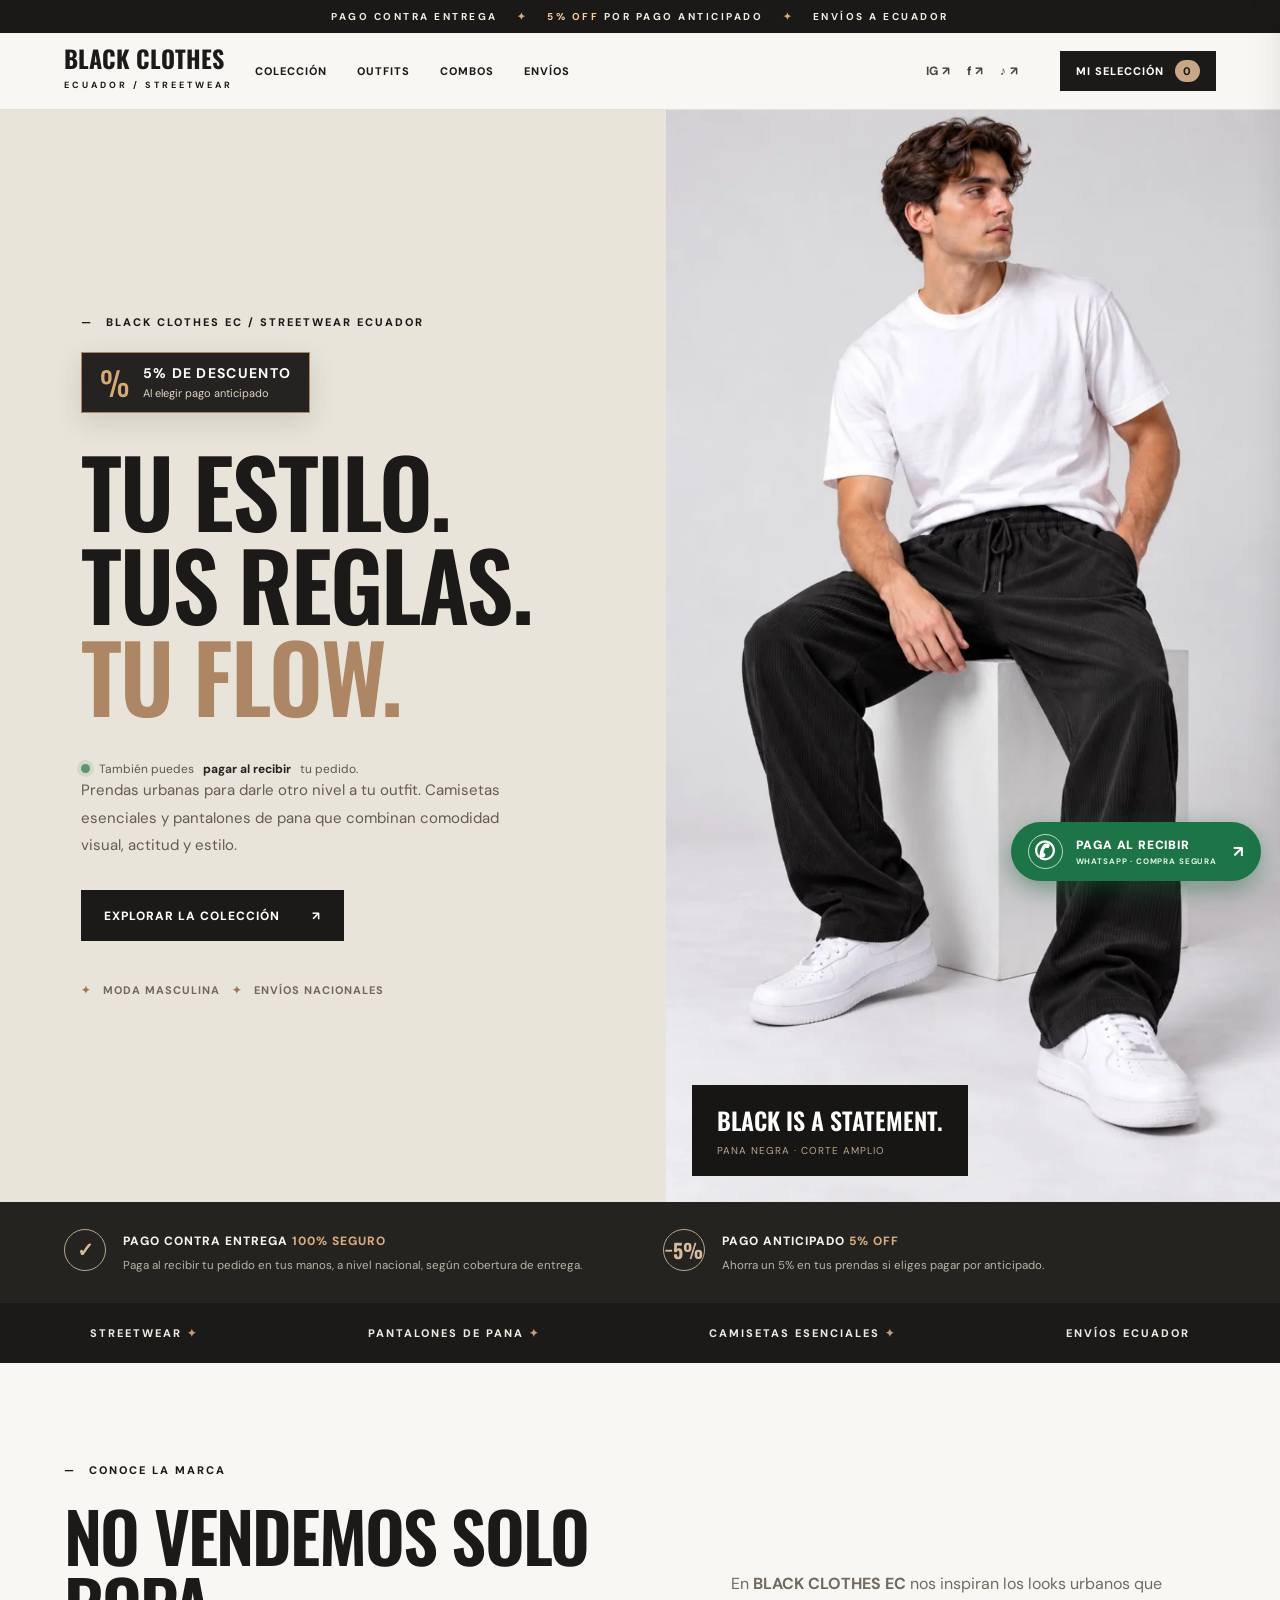
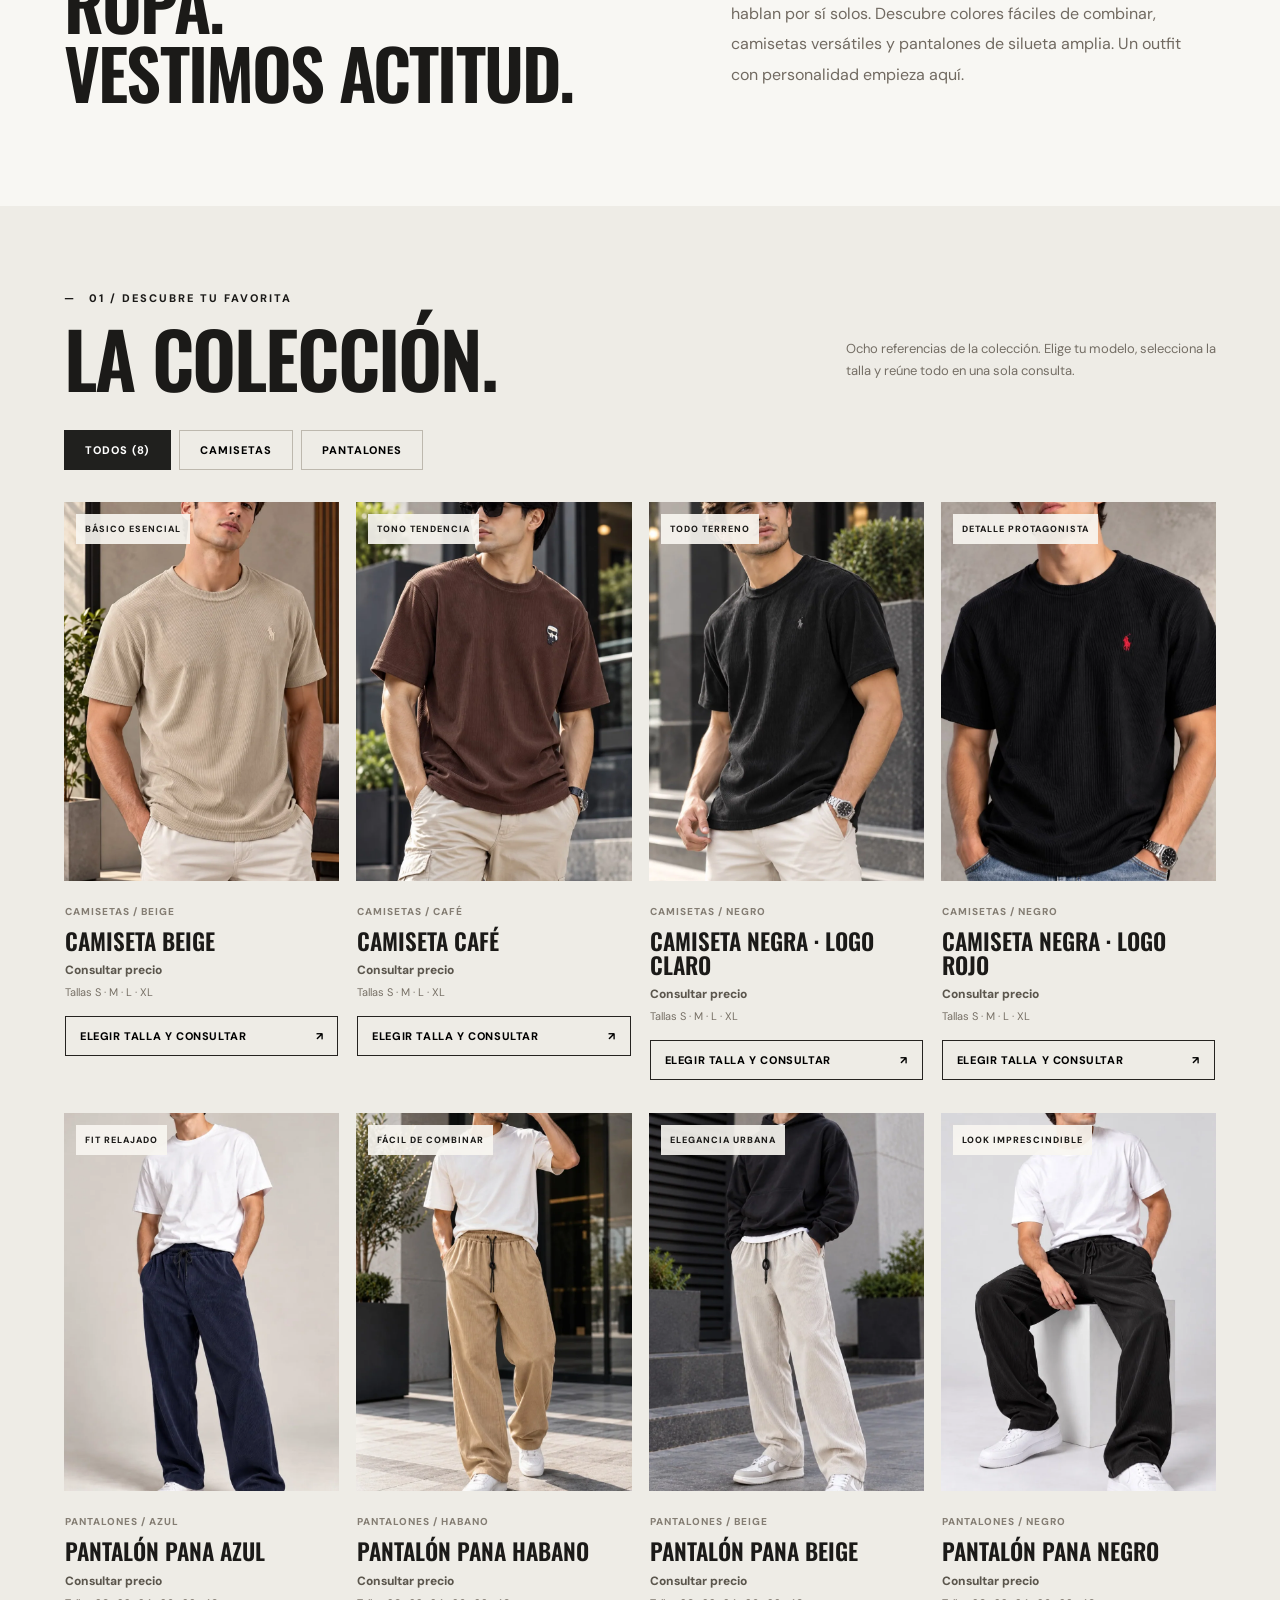
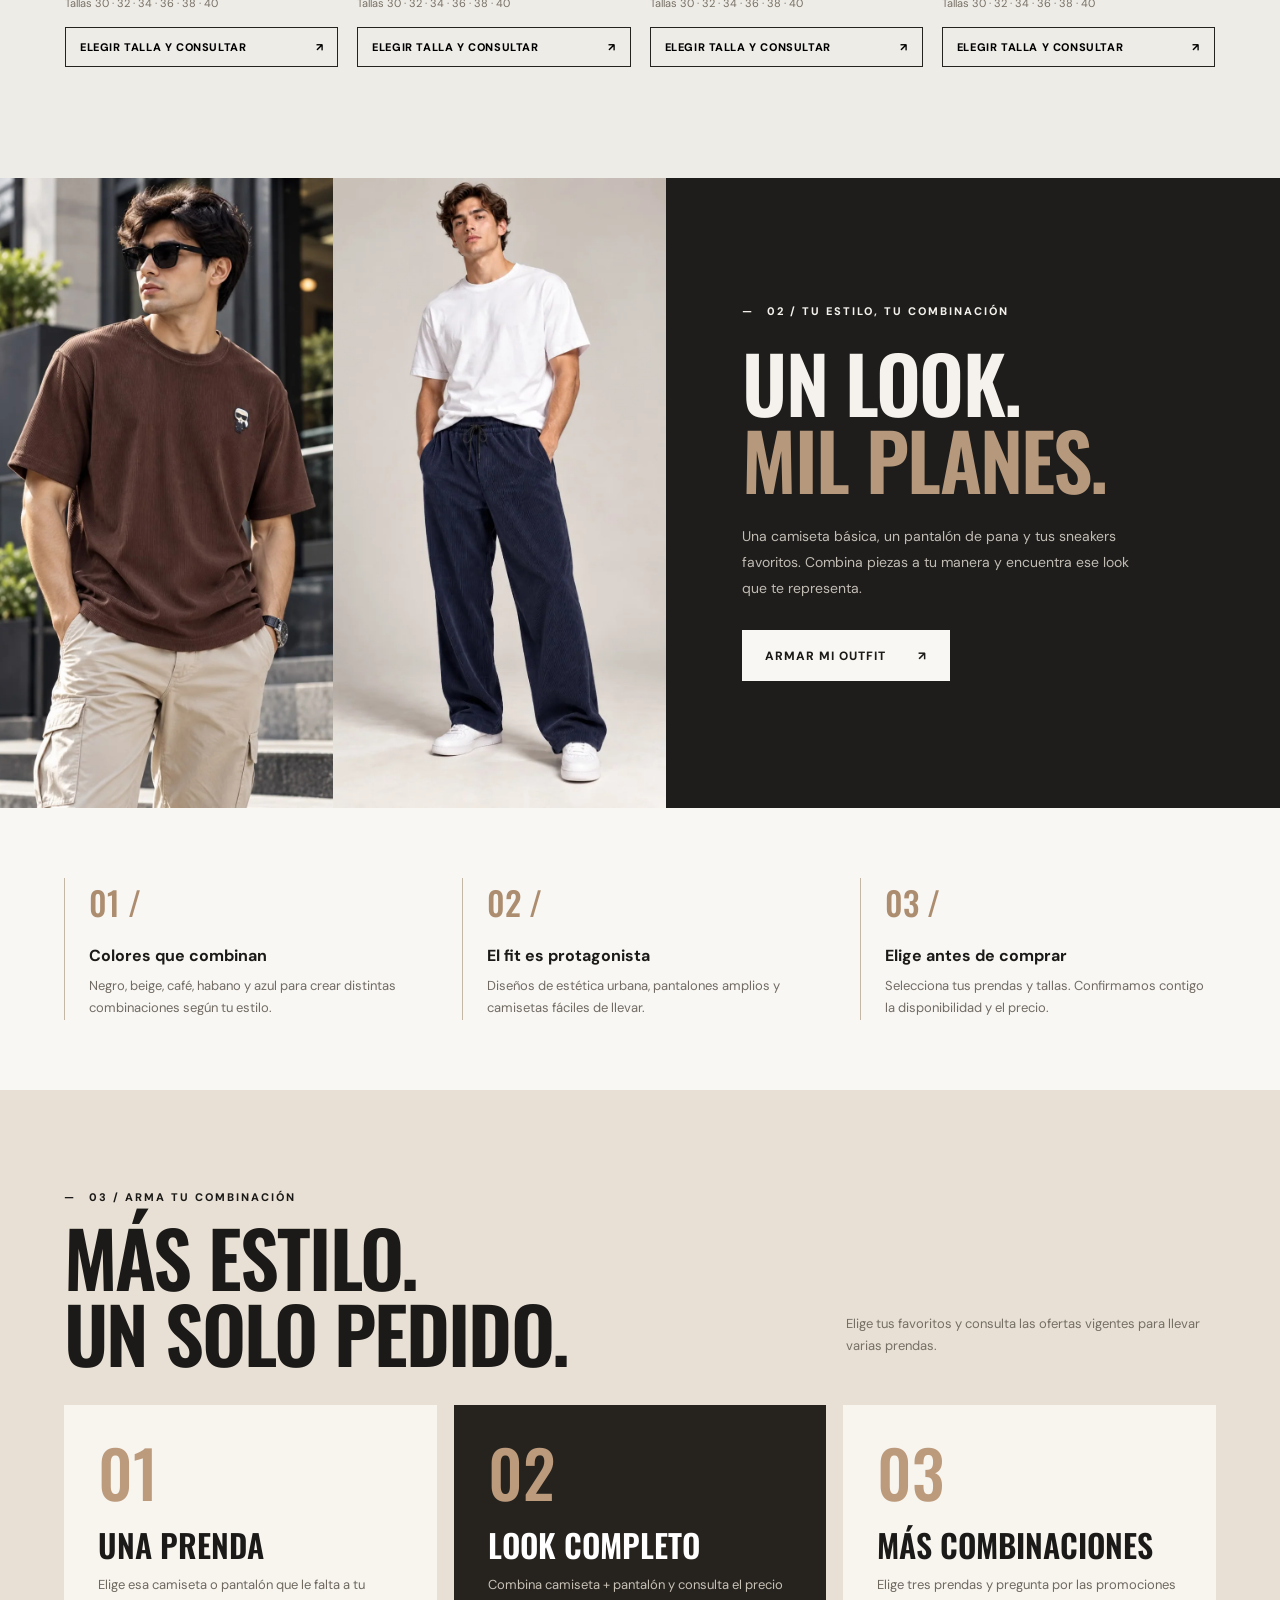
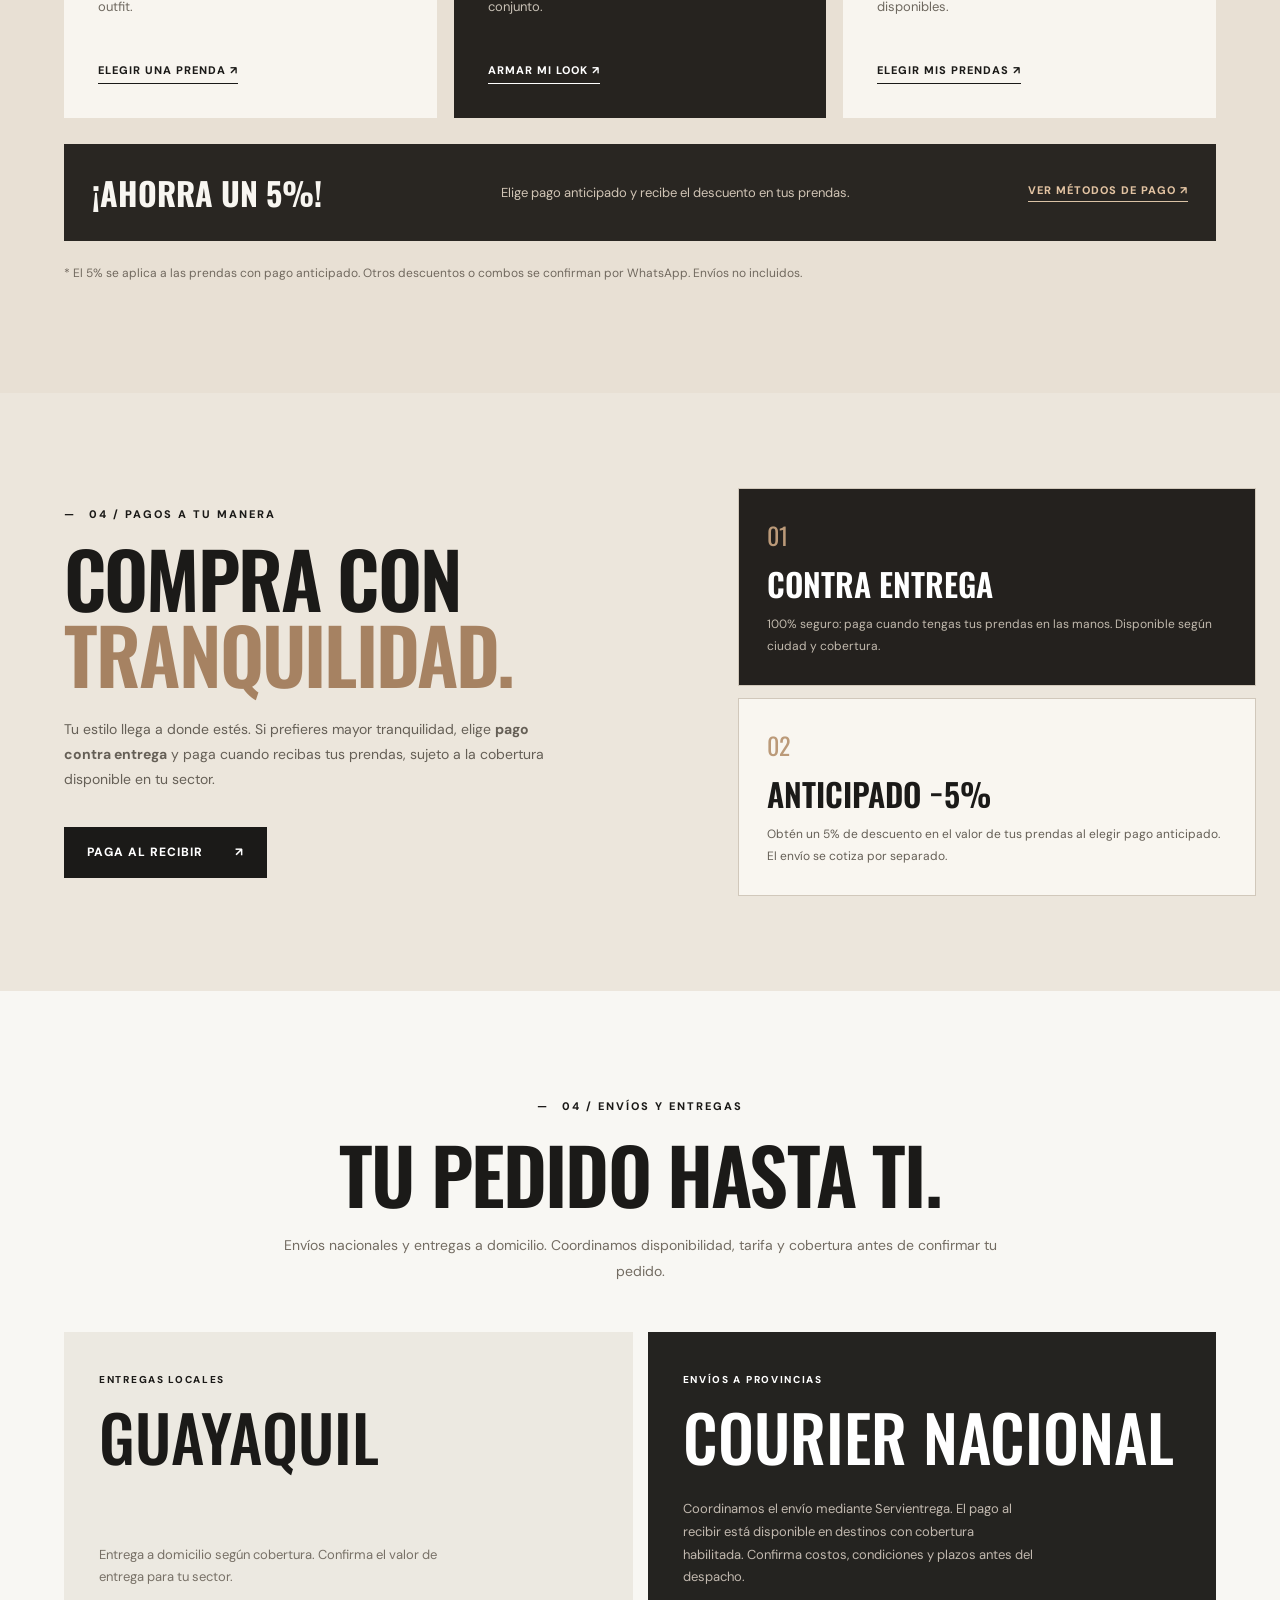
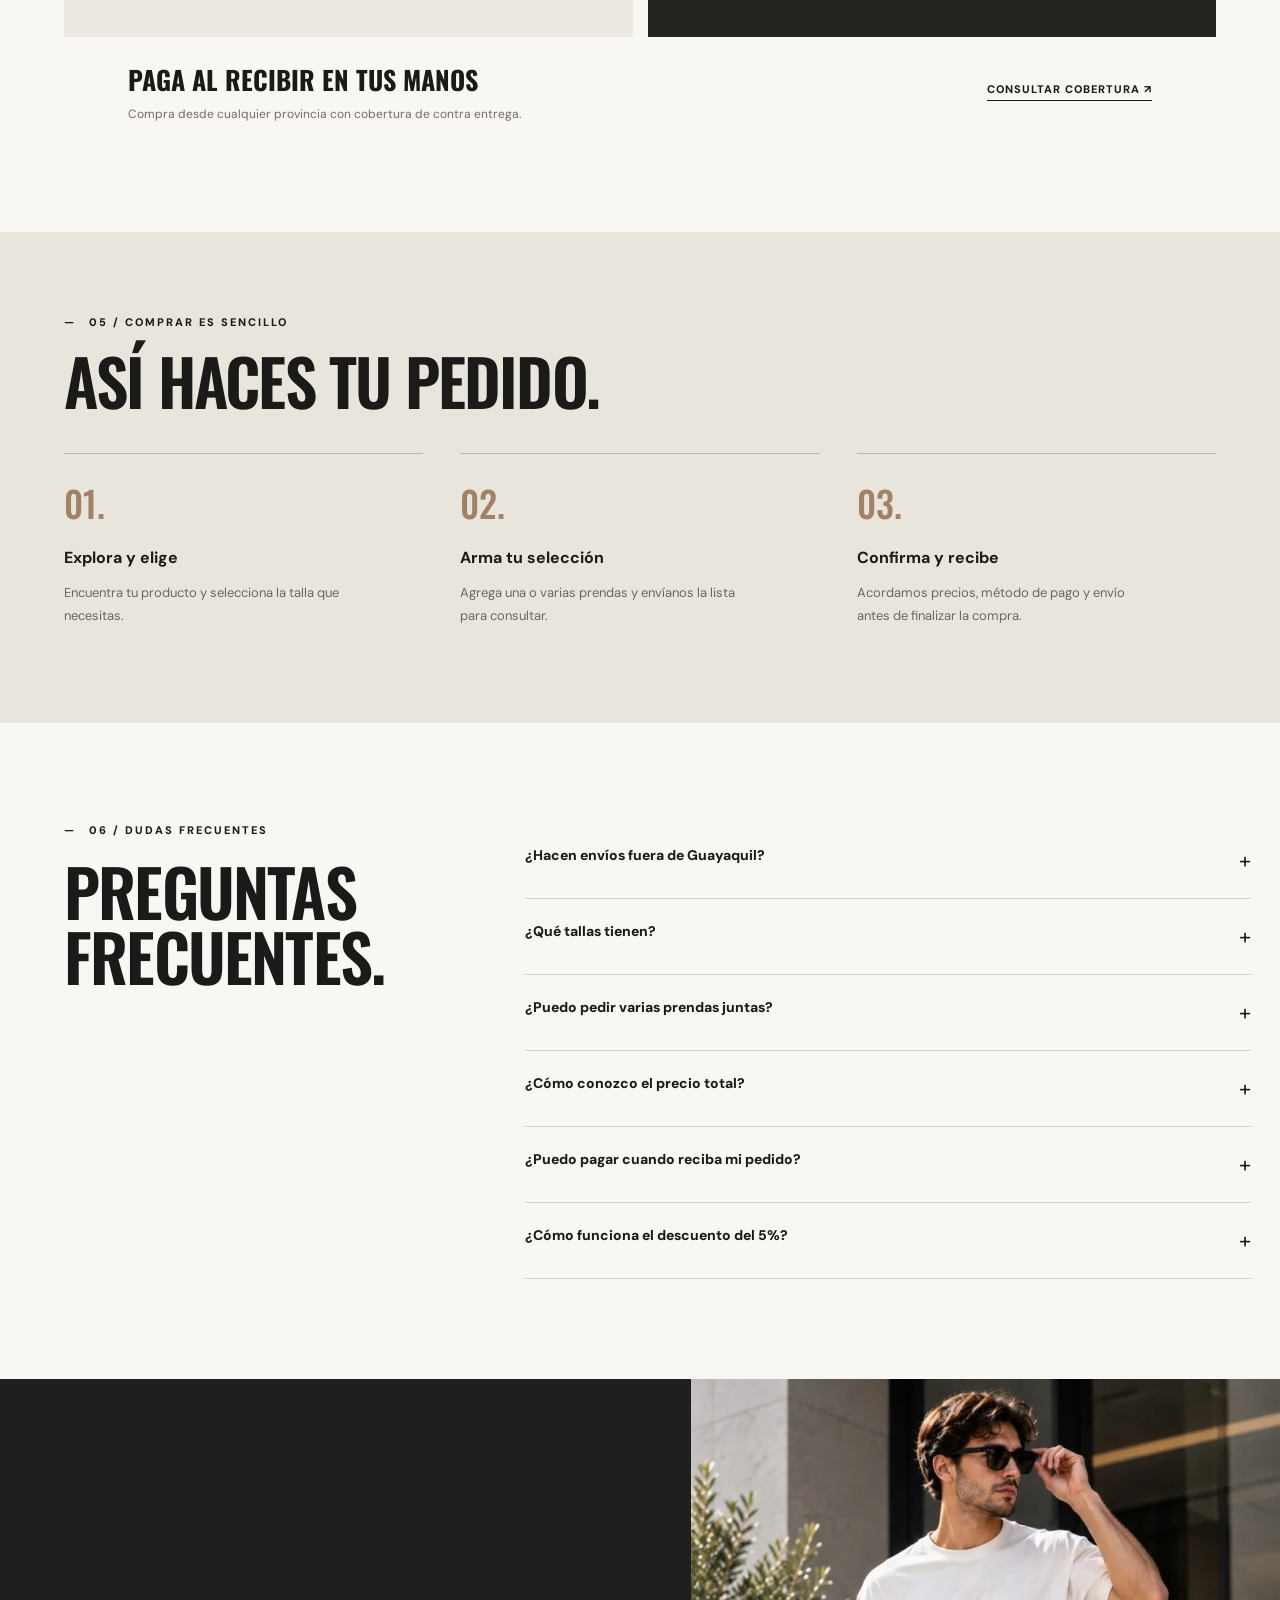
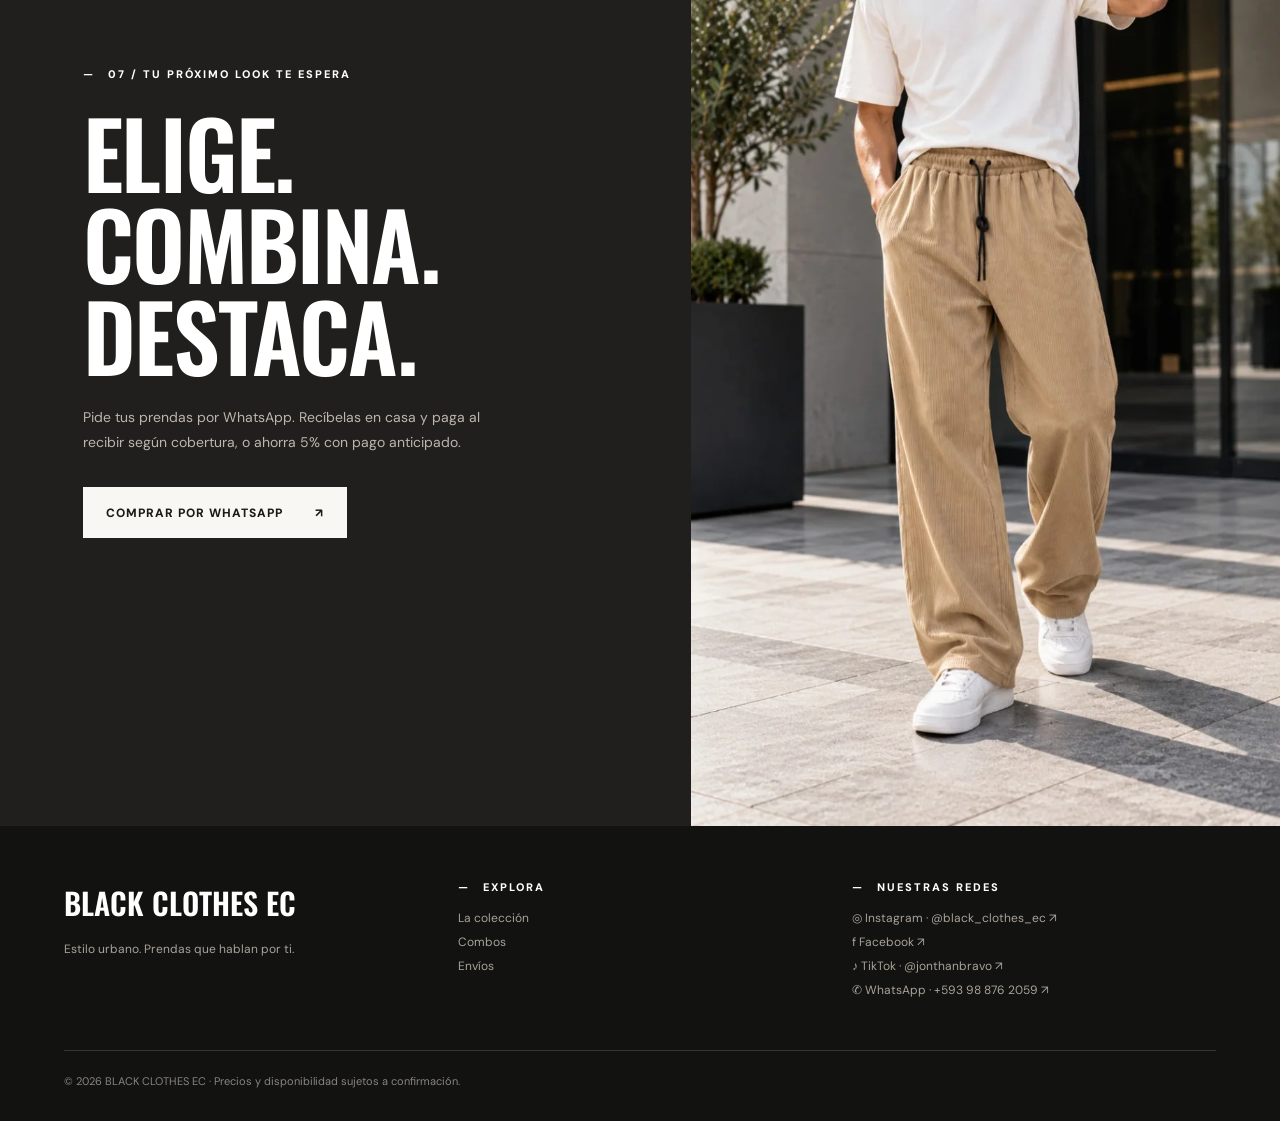
==== commit 32a4178b: "Actualizar landing Black Clothes EC: WhatsApp, pagos, animaciones y fotografías" ====
--- a/index.html
+++ b/index.html
@@ -1,62 +1,132 @@
-<!doctype html>
+<!DOCTYPE html>
+
 <html lang="es">
 <head>
-<meta charset="utf-8"><meta name="viewport" content="width=device-width,initial-scale=1"><meta name="theme-color" content="#191817">
-<meta name="description" content="Black Clothes EC: camisetas y pantalones de pana de estilo urbano. Envíos a todo Ecuador.">
+<meta charset="utf-8"/><meta content="width=device-width,initial-scale=1" name="viewport"/><meta content="#191817" name="theme-color"/>
+<meta content="Black Clothes EC: camisetas y pantalones de pana de estilo urbano. Envíos a todo Ecuador." name="description"/>
 <title>Black Clothes EC — Streetwear en Ecuador</title>
-<link rel="preconnect" href="https://fonts.googleapis.com"><link rel="preconnect" href="https://fonts.gstatic.com" crossorigin>
-<link href="https://fonts.googleapis.com/css2?family=DM+Sans:wght@400;500;600;700;800&family=Oswald:wght@400;500;600;700&display=swap" rel="stylesheet">
+<link href="https://fonts.googleapis.com" rel="preconnect"/><link crossorigin="" href="https://fonts.gstatic.com" rel="preconnect"/>
+<link href="https://fonts.googleapis.com/css2?family=DM+Sans:wght@400;500;600;700;800&amp;family=Oswald:wght@400;500;600;700&amp;display=swap" rel="stylesheet"/>
 <style>
 :root{--dark:#1b1a18;--sand:#e9e4d9;--paper:#f8f7f3;--muted:#736e65;--line:#d5d0c6;--accent:#ad8765}*{box-sizing:border-box}html{scroll-behavior:smooth;scroll-padding-top:86px}body{margin:0;font-family:'DM Sans',Arial,sans-serif;color:var(--dark);background:var(--paper)}a{text-decoration:none;color:inherit}button{cursor:pointer;font:inherit}button:disabled{opacity:.4;cursor:not-allowed}img{display:block;width:100%}.wrap{max-width:1450px;padding:0 clamp(20px,5vw,82px);margin:auto}.display{font-family:Oswald,Impact,sans-serif;font-weight:600;text-transform:uppercase;letter-spacing:-1.8px;line-height:.99;margin:0}.eyebrow{font-size:11px;letter-spacing:2px;text-transform:uppercase;font-weight:800}.eyebrow:before{content:'— ';margin-right:8px}.button{background:var(--dark);color:white;border:1px solid var(--dark);display:inline-flex;gap:32px;justify-content:space-between;align-items:center;padding:16px 22px;text-transform:uppercase;font-size:12px;letter-spacing:1px;font-weight:800;min-height:51px;transition:.2s}.button:hover{background:#5a4433}.button.light{background:var(--paper);border-color:var(--paper);color:var(--dark)}.button.light:hover{background:#d5c5b4}.button.outline{background:transparent;color:var(--dark)}.button.outline:hover{color:white;background:var(--dark)}.announce{background:#1a1917;color:#f2ebe0;text-align:center;padding:10px 20px;font-size:10px;letter-spacing:2.5px;font-weight:700}.announce span{color:#d5ab83;margin:0 15px}.nav-shell{position:sticky;top:0;z-index:25;background:#f8f7f3f2;border-bottom:1px solid #e5e0d7;backdrop-filter:blur(15px)}nav{height:76px;display:flex;justify-content:space-between;align-items:center;gap:22px}.brand{font:700 24px/.9 Oswald,sans-serif;text-transform:uppercase}.brand small{display:block;font:700 9px/2 'DM Sans',sans-serif;letter-spacing:3px;margin-top:6px}.navlinks{display:flex;gap:30px;text-transform:uppercase;font-size:11px;letter-spacing:1px;font-weight:800}.navlinks a:hover{text-decoration:underline}.cartbtn{background:var(--dark);border:0;color:white;font-size:11px;font-weight:800;letter-spacing:1px;padding:13px 16px;text-transform:uppercase}.bubble{background:#c9a685;color:#171615;padding:4px 8px;border-radius:20px;margin-left:7px}.hero{display:grid;grid-template-columns:52% 48%;background:var(--sand);min-height:730px}.hero-copy{padding:70px clamp(25px,6.3vw,103px);display:flex;flex-direction:column;justify-content:center;align-items:start}.hero h1{font-size:clamp(66px,7.3vw,118px);margin:28px 0 31px}.hero h1 em{font-style:normal;color:var(--accent)}.hero p{max-width:430px;font-size:15px;line-height:1.85;color:#625c54;margin:0 0 30px}.hero-note{font-size:11px;color:#71685d;letter-spacing:1px;margin-top:42px;font-weight:700}.hero-note span{color:#9c7857;margin-right:8px}.hero-img{position:relative;min-height:690px}.hero-img img{height:100%;object-fit:cover;object-position:50% 45%}.photo-label{position:absolute;bottom:26px;left:26px;background:#171615;color:white;padding:17px 25px}.photo-label b{font:600 24px Oswald;display:block;text-transform:uppercase}.photo-label small{font-size:10px;color:#bca58e;text-transform:uppercase;letter-spacing:1px}.ticker{background:var(--dark);color:#eee9e1;padding:23px 15px;display:flex;justify-content:space-around;gap:20px;flex-wrap:wrap;text-transform:uppercase;font-size:11px;letter-spacing:2px;font-weight:800}.ticker span{color:#c59c7a}.intro{display:grid;grid-template-columns:1.1fr .9fr;align-items:end;gap:75px;padding-top:100px;padding-bottom:100px}.intro h2{font-size:clamp(55px,5.4vw,83px);margin:24px 0 0}.intro p{font-size:16px;line-height:1.9;color:#716a61;max-width:460px}.catalog{background:#eeece6;padding:85px 0 105px}.top{display:flex;align-items:end;justify-content:space-between;gap:35px;margin-bottom:35px}.top h2{font-size:clamp(57px,6vw,95px);margin:14px 0 0}.top p{max-width:370px;line-height:1.7;color:#746e65;font-size:13px}.filters{display:flex;gap:8px;flex-wrap:wrap;margin-bottom:32px}.filter{background:transparent;border:1px solid #bdb8ae;padding:12px 20px;font-size:11px;font-weight:800;text-transform:uppercase;letter-spacing:1px}.filter.active{background:#20201e;color:white;border-color:#20201e}.product-grid{display:grid;grid-template-columns:repeat(4,minmax(0,1fr));gap:27px 17px}.product.hidden{display:none}.product-photo{position:relative;aspect-ratio:4/5.5;overflow:hidden;background:#dedbd6;cursor:pointer}.product-photo img{height:100%;object-fit:cover;transition:transform .35s}.product-photo:hover img{transform:scale(1.045)}.product-badge{position:absolute;top:12px;left:12px;font-size:9px;font-weight:800;text-transform:uppercase;letter-spacing:1px;background:#f9f7f1e8;padding:9px}.product-copy{padding:18px 1px 6px}.product-copy small{font-size:10px;letter-spacing:1px;color:#847d73;text-transform:uppercase;font-weight:800}.product-copy h3{font:600 23px/1.05 Oswald,sans-serif;text-transform:uppercase;margin:9px 0}.product-copy p{color:#777066;font-size:11px;margin:7px 0 17px}.product-copy .price{font-weight:800;color:#5b564d;font-size:12px}.quick{width:100%;text-align:left;display:flex;justify-content:space-between;padding:12px 14px;border:1px solid #252320;background:transparent;font-weight:800;font-size:11px;text-transform:uppercase;letter-spacing:.6px}.quick:hover{background:#252320;color:white}.editorial{display:grid;grid-template-columns:52% 48%;background:#1e1d1b;color:#f5f2ed}.editorial-images{display:grid;grid-template-columns:1fr 1fr;min-height:630px}.editorial-images img{height:100%;object-fit:cover}.editorial-copy{padding:80px clamp(30px,6vw,100px);display:flex;flex-direction:column;justify-content:center;align-items:start}.editorial h2{font-size:clamp(65px,6.1vw,98px);margin:26px 0}.editorial h2 i{font-style:normal;color:#b6997d}.editorial p{font-size:14px;line-height:1.85;color:#c1bcb4;max-width:390px;margin:0 0 28px}.value{padding-top:70px;padding-bottom:70px;display:grid;grid-template-columns:repeat(3,1fr);gap:42px}.value article{border-left:1px solid #c5b7a5;padding-left:24px}.value b{font:500 33px Oswald;color:#ad8d6f}.value h3{margin:18px 0 9px;font-size:16px}.value p{margin:0;font-size:13px;line-height:1.75;color:#716b63}.offers{background:#e8e0d4;padding:100px 0}.packs{display:grid;grid-template-columns:repeat(3,1fr);gap:17px}.pack{padding:34px;background:#f8f5ef;min-height:313px;display:flex;flex-direction:column;align-items:start}.pack.feature{background:#26231f;color:white}.pack strong{font:500 65px/1 Oswald;color:#bc9a7c}.pack h3{font:600 32px/1.05 Oswald;text-transform:uppercase;margin:24px 0 12px}.pack p{font-size:13px;line-height:1.7;color:#6e685f;margin:0 0 28px}.pack.feature p{color:#c8c1b6}.pack a{margin-top:auto;font-weight:800;font-size:11px;letter-spacing:1px;text-transform:uppercase;border-bottom:1px solid;padding-bottom:6px}.offer-foot{font-size:12px;color:#71695f;margin-top:24px}.shipping{padding-top:108px;padding-bottom:110px}.shipping-head{text-align:center;max-width:740px;margin:0 auto 47px}.shipping h2{font-size:clamp(60px,6vw,93px);margin:22px 0}.shipping-head p{font-size:14px;line-height:1.85;color:#736c62}.ships{display:grid;grid-template-columns:1fr 1fr;gap:15px}.ship{min-height:305px;background:#ece9e1;padding:35px;display:flex;flex-direction:column;justify-content:space-between}.ship.dark{background:#242320;color:white}.ship small{font-size:10px;text-transform:uppercase;letter-spacing:1.7px;font-weight:800}.ship h3{font:500 clamp(50px,5vw,73px)/1 Oswald;text-transform:uppercase;margin:16px 0}.ship p{font-size:13px;line-height:1.75;color:#777066;max-width:350px}.ship.dark p{color:#c2b9af}.steps{background:#e8e5dc;padding:83px 0}.steps h2{font-size:clamp(53px,5vw,80px);margin:20px 0 40px}.steps-grid{display:grid;grid-template-columns:repeat(3,1fr);gap:37px}.step{border-top:1px solid #bdb3a7;padding-top:22px}.step b{font:500 36px Oswald;color:#a28266}.step h3{margin:18px 0 9px;font-size:16px}.step p{font-size:13px;color:#6d675f;line-height:1.8;max-width:300px}.faq{padding-top:100px;padding-bottom:100px;display:grid;grid-template-columns:37% 63%;gap:35px}.faq h2{font-size:clamp(53px,5.1vw,79px);margin:22px 0}.faq details{border-bottom:1px solid var(--line)}.faq summary{cursor:pointer;padding:23px 0;display:flex;justify-content:space-between;gap:20px;font-size:14px;font-weight:800;list-style:none}.faq summary::-webkit-details-marker{display:none}.faq summary:after{content:'+';font-size:22px;font-weight:400}.faq details[open] summary:after{content:'−'}.faq details p{font-size:13px;color:#777066;line-height:1.8;margin:0 30px 25px 0}.final{display:grid;grid-template-columns:54% 46%;background:#201f1d;color:white}.final-copy{padding:98px clamp(30px,6.5vw,100px);display:flex;flex-direction:column;align-items:start;justify-content:center}.final h2{font-size:clamp(73px,7.2vw,120px);margin:25px 0}.final p{font-size:14px;line-height:1.8;color:#bcb6ad;max-width:420px;margin:0 0 32px}.final-img img{height:100%;min-height:650px;object-fit:cover}.foot{background:#121211;color:white;padding:54px 0 33px}.foot-grid{display:grid;grid-template-columns:1fr 1fr 1fr;gap:30px}.foot h3{font:600 30px Oswald;margin:0}.foot p{font-size:12px;color:#a9a398;line-height:2}.foot a:hover{text-decoration:underline}.foot .copyright{border-top:1px solid #38352f;margin-top:36px;padding-top:23px;color:#89857d;font-size:11px}.floating{position:fixed;right:19px;bottom:19px;z-index:21;border:0;border-radius:50px;background:#1b1a18;color:white;box-shadow:0 10px 30px #0005;padding:17px 20px;font-weight:800;font-size:11px;letter-spacing:1px}.overlay{position:fixed;inset:0;background:#0009;z-index:40;display:none}.overlay.open{display:block}.panel{position:fixed;right:0;top:0;height:100dvh;max-width:100%;width:500px;background:#faf9f5;z-index:41;transform:translateX(105%);transition:transform .25s;display:flex;flex-direction:column;box-shadow:-18px 0 40px #0002}.panel.open{transform:translateX(0)}.panel-head{display:flex;justify-content:space-between;align-items:center;padding:22px 25px;border-bottom:1px solid var(--line)}.panel-head h2{font:600 31px Oswald;text-transform:uppercase;margin:0}.closebtn{background:transparent;border:0;font-size:28px;padding:2px 9px}.cart-content{padding:20px 25px;overflow:auto;flex:1}.cart-item{display:grid;grid-template-columns:83px 1fr auto;gap:15px;padding:16px 0;border-bottom:1px solid #ddd8ce}.cart-item img{height:116px;object-fit:cover}.cart-item h3{font:500 20px Oswald;text-transform:uppercase;margin:0}.cart-item p{font-size:12px;line-height:1.6;color:#706a61;margin:6px 0}.cart-item button{border:0;background:transparent;color:#665f55;text-decoration:underline;font-size:11px}.qty{display:flex;align-items:center;gap:14px;border:1px solid #d0cbc1;width:max-content;padding:6px;margin-top:11px}.qty button{font-size:16px;text-decoration:none}.qty span{font-size:12px}.cart-bottom{padding:22px 25px;border-top:1px solid var(--line)}.cart-bottom .button{width:100%}.cart-bottom p{color:#736b60;font-size:11px;line-height:1.6}.empty{text-align:center;padding:80px 10px;color:#817a70;font-size:14px;line-height:1.8}.product-modal{position:fixed;left:50%;top:50%;transform:translate(-50%,-50%);z-index:42;width:min(900px,calc(100% - 30px));max-height:92dvh;background:#faf9f5;display:none;grid-template-columns:50% 50%;overflow:auto}.product-modal.open{display:grid}.product-modal .media{background:#e9e6df;padding:15px}.product-modal .mainpic{height:525px;object-fit:cover}.thumbs{display:flex;gap:8px;margin-top:8px}.thumbs button{padding:0;border:2px solid transparent;width:52px;height:65px;background:transparent}.thumbs button.active{border-color:#222}.thumbs img{height:100%;object-fit:cover}.modal-info{padding:58px 34px 35px;position:relative}.modal-info .closebtn{position:absolute;right:15px;top:12px}.modal-info h2{font:600 45px/1.05 Oswald;text-transform:uppercase;margin:17px 0}.modal-info p{line-height:1.75;color:#6f685e;font-size:13px}.size-label{font-size:11px;text-transform:uppercase;letter-spacing:1px;font-weight:800;margin-top:26px}.sizes{display:flex;gap:7px;flex-wrap:wrap;margin:14px 0 25px}.sizes button{width:47px;height:43px;border:1px solid #c4bfb4;background:transparent;font-weight:800;font-size:12px}.sizes button.selected{background:#252320;color:white;border-color:#252320}.modal-info .button{width:100%}.modal-info small{font-size:11px;color:#8b8276;display:block;margin-top:15px;line-height:1.6}.messagebox{position:fixed;left:50%;top:50%;transform:translate(-50%,-50%);z-index:44;background:#faf9f5;width:min(520px,calc(100% - 30px));padding:34px;display:none}.messagebox.open{display:block}.messagebox .closebtn{position:absolute;right:12px;top:9px}.messagebox h2{font:600 33px Oswald;text-transform:uppercase}.messagebox p{font-size:13px;line-height:1.6;color:#766f64}.messagebox textarea{width:100%;height:185px;border:1px solid #ccc4b7;padding:13px;resize:vertical}.messagebox .button{margin:13px 8px 0 0}.toast{position:fixed;z-index:100;bottom:25px;left:50%;transform:translateX(-50%);background:#252320;color:#fff;padding:15px 25px;display:none;font-size:12px;max-width:95vw;text-align:center}.toast.show{display:block}@media(max-width:1100px){.product-grid{grid-template-columns:repeat(2,1fr)}.hero h1{font-size:75px}}@media(max-width:800px){nav{height:68px}.navlinks{display:none}.hero{grid-template-columns:1fr}.hero-img{order:-1;min-height:450px;height:520px}.hero-copy{padding:63px 25px}.hero h1{font-size:clamp(70px,11vw,92px)}.intro{grid-template-columns:1fr;padding-top:75px;padding-bottom:80px;gap:16px}.top{display:block}.top p{max-width:none}.editorial{grid-template-columns:1fr}.editorial-images{min-height:460px;height:500px}.editorial-copy{padding:75px 25px}.value{grid-template-columns:1fr;gap:35px}.packs{grid-template-columns:1fr}.pack{min-height:270px}.ships{grid-template-columns:1fr}.steps-grid{grid-template-columns:1fr}.faq{grid-template-columns:1fr;gap:10px}.final{grid-template-columns:1fr}.final-copy{padding:80px 25px}.final-img img{min-height:470px;height:470px}.foot-grid{grid-template-columns:1fr 1fr}.product-modal{grid-template-columns:1fr;max-width:550px}.product-modal .mainpic{height:390px}.modal-info{padding:30px 22px}.modal-info .closebtn{position:fixed;background:#f8f5f0;top:15px;right:15px}}@media(max-width:520px){.hero-img{height:420px;min-height:420px}.hero h1{font-size:68px}.hero .button{width:100%}.ticker{gap:12px;font-size:9px}.intro h2,.top h2{font-size:61px}.product-grid{gap:22px 10px}.product-copy h3{font-size:19px}.product-copy small{font-size:9px}.product-badge{font-size:8px}.product-photo{aspect-ratio:4/6}.quick{font-size:9px;padding:11px 7px}.editorial-images{min-height:350px;height:350px}.offers,.shipping{padding-top:78px;padding-bottom:78px}.pack{padding:26px}.foot-grid{grid-template-columns:1fr}.floating{right:9px;bottom:9px}.product-modal .mainpic{height:340px}.thumbs button{width:44px;height:52px}}@media(prefers-reduced-motion:reduce){html{scroll-behavior:auto}*{transition:none!important}}
 @media(max-width:520px){.ship{min-width:0;padding:26px}.ship h3{font-size:clamp(35px,9vw,56px);overflow-wrap:anywhere}.ship p{max-width:100%}.final h2{font-size:clamp(54px,13vw,70px)}.final-copy{min-width:0}.final{min-width:0;overflow:hidden}.foot{overflow:hidden}}
 @media(max-width:520px){.hero h1{font-size:clamp(49px,12.8vw,59px);letter-spacing:-2px}.brand{font-size:20px;white-space:nowrap}.cartbtn{padding:12px 10px;font-size:10px}.hero-copy{padding:54px 25px}.hero-note{line-height:1.8}}
+
+/* Versión 2 — pago anticipado / contra entrega, animaciones por JSON */
+.announce b{color:#f5cda0}.social-nav{display:flex;gap:16px;align-items:center;margin-left:auto;margin-right:20px}.social-nav a{font-size:12px;font-weight:800;letter-spacing:.4px;opacity:.8}.social-nav a:hover{opacity:1;color:#926947}
+.early-offer{display:flex;align-items:center;gap:14px;width:max-content;max-width:100%;padding:12px 18px;margin:23px 0 3px;background:#242321;color:#fff;border:1px solid #ae8561;box-shadow:0 9px 28px #29231e22;}
+.early-offer-symbol{font-family:Oswald,sans-serif;font-size:33px;color:#d7aa75;line-height:1}
+.early-offer strong{display:block;font-size:14px;letter-spacing:1.3px;line-height:1.25}.early-offer small{display:block;font-size:11px;color:#ded2c1;margin-top:4px}
+.hero-payment-note{display:flex;align-items:center;gap:9px;margin-top:8px;color:#5d5953;font-size:12px}.hero-payment-note strong{color:#23211f}.secure-dot{width:9px;height:9px;display:inline-block;border-radius:50%;background:#5e9470;box-shadow:0 0 0 4px #5e947027;flex:none}
+.payment-strip{background:#25231f;color:#f7f2eb;padding:27px 0}.pay-strip-inner{display:grid;grid-template-columns:1fr 1fr;gap:45px}.pay-strip-item{display:flex;align-items:flex-start;gap:17px}.pay-strip-icon{width:42px;height:42px;display:grid;place-items:center;border:1px solid #b9a488;border-radius:50%;color:#d8ba9e;font-weight:800;flex:none;font-size:20px}.pay-strip-icon.saving{font-family:Oswald,sans-serif;font-size:20px}.pay-strip-item strong{font-weight:800;font-size:12px;letter-spacing:1px}.pay-strip-item strong span{color:#d8ab80}.pay-strip-item p{margin:7px 0 0;color:#b9b2a8;font-size:11.5px;line-height:1.65}
+.payment-feature{background:#ece6dc;padding:95px 0}.payment-feature-grid{display:grid;grid-template-columns:55% 45%;gap:40px;align-items:center}.payment-feature .display{font-size:clamp(54px,6vw,93px);margin:18px 0 26px}.payment-feature .display em{font-style:normal;color:#a68262}.payment-feature p{font-size:14px;line-height:1.8;color:#655f56;max-width:490px}.whatsapp-inline{margin-top:20px}.payment-feature-cards{display:grid;gap:12px}.payment-feature-cards article{background:#f9f6f0;border:1px solid #d1c8bb;padding:28px}.payment-feature-cards article:first-child{background:#24211e;color:white}.payment-feature-cards article:first-child p{color:#c2baae}.payment-feature-cards span{font-family:Oswald,sans-serif;font-size:24px;color:#bb9a79}.payment-feature-cards h3{font-family:Oswald,sans-serif;font-size:32px;font-weight:600;margin:7px 0}.payment-feature-cards p{font-size:12px;margin:0}.payment-offer-banner{background:#292622;color:#f8f6f1;margin-top:26px;padding:25px 28px;display:flex;justify-content:space-between;align-items:center;gap:20px;flex-wrap:wrap}.payment-offer-banner strong{font-family:Oswald,sans-serif;font-size:32px}.payment-offer-banner span{font-size:13px;color:#d1c5b6}.payment-offer-banner a{font-size:11px;letter-spacing:1px;border-bottom:1px solid #dac2a6;padding-bottom:4px;text-transform:uppercase;color:#e2c3a2;font-weight:800}
+.ship-trust{padding-top:23px;display:flex;justify-content:space-between;align-items:center;gap:25px}.ship-trust div{display:flex;flex-direction:column;gap:7px}.ship-trust strong{font-family:Oswald,sans-serif;font-size:26px}.ship-trust span{font-size:12px;color:#726b61}.ship-trust a{font-weight:800;font-size:11px;letter-spacing:1px;text-transform:uppercase;border-bottom:1px solid;padding-bottom:4px;white-space:nowrap}
+.floating-wa{display:flex;gap:13px;align-items:center;padding:12px 17px;color:#fff;text-decoration:none;background:#1d7446;box-shadow:0 8px 26px #1b5c3980;animation:waBreath 3.4s ease-in-out infinite;transition:background .2s, transform .2s}.floating-wa:hover{background:#16613a;transform:translateY(-3px)}.wa-glyph{font-size:25px;line-height:1;display:grid;place-items:center;border:1.5px solid #ffffffb4;border-radius:50%;height:35px;width:35px;flex:none}.floating-copy{display:flex;flex-direction:column;align-items:start;gap:3px;text-align:left}.floating-copy strong{font-weight:900;font-size:12px;letter-spacing:.8px;white-space:nowrap}.floating-copy small{font-size:8px;color:#ddf0e1;letter-spacing:.85px;white-space:nowrap}.wa-arrow{font-size:16px;margin-left:3px}
+.product-whatsapp{display:none;position:fixed;z-index:60;bottom:20px;right:20px;align-items:center;gap:13px;border:1px solid #d5efdd;border-radius:50px;background:#13824c;color:#fff;padding:13px 17px;box-shadow:0 8px 25px #11553377;text-align:left;font-size:10px;letter-spacing:1px;font-weight:600;line-height:1.25}.product-whatsapp strong{font-size:13px;font-weight:900}.product-whatsapp.open{display:flex;animation:waPop .7s cubic-bezier(.2,.7,.1,1) both,waBreath 1.8s ease-in-out .7s 3}.product-whatsapp:hover{background:#0d673c}.product-whatsapp .wa-glyph{height:37px;width:37px}
+body.modal-open .floating-wa{opacity:0;pointer-events:none}.payment-choice{border:1px solid #d7cbbb;margin:0 0 17px;padding:14px}.payment-choice legend{font-size:11px;letter-spacing:1px;font-weight:800;text-transform:uppercase;padding:0 6px}.choice{display:flex;align-items:center;gap:9px;padding:10px 8px;cursor:pointer}.choice+ .choice{border-top:1px solid #e3ded4}.choice input{accent-color:#2a6c4c;width:18px;height:18px;margin:0}.choice span{display:flex;flex-direction:column;gap:3px}.choice strong{font-size:12px}.choice small{font-size:11px;color:#777168}
+body.motion-enabled [data-reveal]:not(.is-visible){opacity:0;transform:translate3d(0,var(--reveal-distance,24px),0)}
+[data-reveal]{transition:opacity var(--reveal-duration,620ms) ease,transform var(--reveal-duration,620ms) cubic-bezier(.23,.85,.2,1);transition-delay:var(--stagger,0ms)}[data-reveal].is-visible{opacity:1;transform:translate3d(0,0,0)}
+.product-photo img{transition:transform .35s ease}.product-photo:hover img{transform:scale(1.045)}.button{transition:transform .22s ease,background .22s ease}.button:hover{transform:translateY(-2px)}
+@keyframes waBreath{0%,100%{box-shadow:0 6px 24px #146c4580}50%{box-shadow:0 8px 30px #146c45bb,0 0 0 9px #146c451d}}@keyframes waPop{0%{opacity:0;transform:translateY(32px) scale(.73)}70%{opacity:1;transform:translateY(-4px) scale(1.04)}100%{opacity:1;transform:translateY(0) scale(1)}}
+@media(max-width:1000px){.social-nav{gap:9px;margin-right:5px}.payment-feature-grid{grid-template-columns:1fr}.payment-feature-cards{grid-template-columns:1fr 1fr}}
+@media(max-width:800px){.social-nav{gap:10px}.pay-strip-inner{grid-template-columns:1fr;gap:20px}.payment-feature{padding:70px 0}.payment-feature-cards{grid-template-columns:1fr}.ship-trust{align-items:start;flex-direction:column}}
+@media(max-width:520px){.announce{font-size:9px;letter-spacing:.6px}.social-nav{display:none}.early-offer{margin-top:24px}.payment-strip{padding:24px 0}.pay-strip-item strong{font-size:11px}.payment-feature .display{font-size:59px}.payment-offer-banner{padding:22px}.payment-offer-banner strong{font-size:27px}.floating-wa{padding:11px 12px;gap:8px;right:10px;bottom:10px}.floating-copy strong{font-size:10px}.floating-copy small{font-size:7px}.floating-wa .wa-glyph{width:29px;height:29px;font-size:19px}.floating-wa .wa-arrow{display:none}.product-whatsapp{right:10px;bottom:10px;padding:10px 12px;gap:9px}}
+@media(prefers-reduced-motion:reduce){.floating-wa,.product-whatsapp.open{animation:none!important}[data-reveal]{transition:none!important}body.motion-enabled [data-reveal]:not(.is-visible){opacity:1;transform:none}}
+
+@media(max-width:520px){.payment-feature .display{font-size:clamp(37px,10vw,49px);letter-spacing:-1.8px;overflow-wrap:anywhere}}
 </style>
-<script defer src="config.js"></script>
-</head>
+<script defer="" src="config.js"></script>
+<link as="image" fetchpriority="high" href="pan-negro-1.webp" rel="preload"/>
+<link as="image" href="cam-beige-1.webp" rel="preload"/>
+<link as="image" href="cam-cafe-1.webp" rel="preload"/></head>
 <body>
-<div class="announce">BLACK CLOTHES EC <span>✦</span> STREETWEAR <span>✦</span> ENVÍOS A TODO ECUADOR</div>
-<div class="nav-shell"><nav class="wrap" aria-label="Menú principal"><a href="#inicio" class="brand">BLACK CLOTHES<small>ECUADOR / STREETWEAR</small></a><div class="navlinks"><a href="#coleccion">Colección</a><a href="#outfits">Outfits</a><a href="#combos">Combos</a><a href="#envios">Envíos</a></div><button class="cartbtn" data-open-cart>MI SELECCIÓN <span class="bubble" data-count>0</span></button></nav></div>
+<div class="announce">PAGO CONTRA ENTREGA <span>✦</span> <b>5% OFF</b> POR PAGO ANTICIPADO <span>✦</span> ENVÍOS A ECUADOR</div>
+<div class="nav-shell"><nav aria-label="Menú principal" class="wrap"><a class="brand" href="#inicio">BLACK CLOTHES<small>ECUADOR / STREETWEAR</small></a><div class="navlinks"><a href="#coleccion">Colección</a><a href="#outfits">Outfits</a><a href="#combos">Combos</a><a href="#envios">Envíos</a></div><div aria-label="Redes sociales" class="social-nav"><a aria-label="Instagram de Black Clothes EC" href="https://www.instagram.com/black_clothes_ec/" rel="noopener" target="_blank">IG ↗</a><a aria-label="Facebook de Black Clothes EC" href="https://www.facebook.com/719687647905308" rel="noopener" target="_blank">f ↗</a><a aria-label="TikTok de cuenta conectada" href="https://www.tiktok.com/@jonthanbravo" rel="noopener" target="_blank">♪ ↗</a></div><button class="cartbtn" data-open-cart="">MI SELECCIÓN <span class="bubble" data-count="">0</span></button></nav></div>
 <main id="inicio">
-<section class="hero"><div class="hero-copy"><div class="eyebrow">Black Clothes EC / Nueva colección</div><h1 class="display">TU ESTILO.<br>TUS REGLAS.<br><em>TU FLOW.</em></h1><p>Prendas urbanas para darle otro nivel a tu outfit. Camisetas esenciales y pantalones de pana que combinan comodidad visual, actitud y estilo.</p><a class="button" href="#coleccion">Explorar la colección <span>↗</span></a><div class="hero-note"><span>✦</span> MODA MASCULINA &nbsp; <span>✦</span> ENVÍOS NACIONALES</div></div><div class="hero-img"><img src="assets/pan-negro-1.webp" alt="Pantalón negro de pana, estilo urbano Black Clothes EC" fetchpriority="high"><div class="photo-label"><b>BLACK IS A STATEMENT.</b><small>Pana negra · corte amplio</small></div></div></section>
+<section class="hero"><div class="hero-copy"><div class="eyebrow">Black Clothes EC / Streetwear Ecuador</div><div class="early-offer" data-reveal=""><span class="early-offer-symbol">%</span><div><strong>5% DE DESCUENTO</strong><small>Al elegir pago anticipado</small></div></div><h1 class="display">TU ESTILO.<br/>TUS REGLAS.<br/><em>TU FLOW.</em></h1><div class="hero-payment-note"><span class="secure-dot"></span> También puedes <strong>pagar al recibir</strong> tu pedido.</div><p>Prendas urbanas para darle otro nivel a tu outfit. Camisetas esenciales y pantalones de pana que combinan comodidad visual, actitud y estilo.</p><a class="button" href="#coleccion">Explorar la colección <span>↗</span></a><div class="hero-note"><span>✦</span> MODA MASCULINA   <span>✦</span> ENVÍOS NACIONALES</div></div><div class="hero-img"><img alt="Pantalón negro de pana, estilo urbano Black Clothes EC" decoding="async" fetchpriority="high" loading="eager" src="pan-negro-1.webp"/><div class="photo-label"><b>BLACK IS A STATEMENT.</b><small>Pana negra · corte amplio</small></div></div></section><section aria-label="Opciones de pago" class="payment-strip">
+<div class="wrap pay-strip-inner">
+<div class="pay-strip-item"><div class="pay-strip-icon">✓</div><div><strong>PAGO CONTRA ENTREGA <span>100% SEGURO</span></strong><p>Paga al recibir tu pedido en tus manos, a nivel nacional, según cobertura de entrega.</p></div></div>
+<div class="pay-strip-item"><div class="pay-strip-icon saving">−5%</div><div><strong>PAGO ANTICIPADO <span>5% OFF</span></strong><p>Ahorra un 5% en tus prendas si eliges pagar por anticipado.</p></div></div>
+</div>
+</section>
 <div class="ticker"><div>STREETWEAR <span>✦</span></div><div>PANTALONES DE PANA <span>✦</span></div><div>CAMISETAS ESENCIALES <span>✦</span></div><div>ENVÍOS ECUADOR</div></div>
-<section class="wrap intro"><div><div class="eyebrow">Conoce la marca</div><h2 class="display">NO VENDEMOS SOLO ROPA.<br>VESTIMOS ACTITUD.</h2></div><p>En <strong>BLACK CLOTHES EC</strong> nos inspiran los looks urbanos que hablan por sí solos. Descubre colores fáciles de combinar, camisetas versátiles y pantalones de silueta amplia. Un outfit con personalidad empieza aquí.</p></section>
-<section class="catalog" id="coleccion"><div class="wrap"><div class="top"><div><div class="eyebrow">01 / Descubre tu favorita</div><h2 class="display">LA COLECCIÓN.</h2></div><p>Ocho referencias de la colección. Elige tu modelo, selecciona la talla y reúne todo en una sola consulta.</p></div><div class="filters" role="group" aria-label="Filtrar productos"><button class="filter active" data-filter="Todos">Todos (8)</button><button class="filter" data-filter="Camisetas">Camisetas</button><button class="filter" data-filter="Pantalones">Pantalones</button></div><div class="product-grid" id="productGrid"></div></div></section>
-<section class="editorial" id="outfits"><div class="editorial-images"><img src="assets/cam-cafe-1.webp" loading="lazy" alt="Camiseta café Black Clothes EC"><img src="assets/pan-azul-1.webp" loading="lazy" alt="Pantalón de pana azul Black Clothes EC"></div><div class="editorial-copy"><div class="eyebrow">02 / Tu estilo, tu combinación</div><h2 class="display">UN LOOK.<br><i>MIL PLANES.</i></h2><p>Una camiseta básica, un pantalón de pana y tus sneakers favoritos. Combina piezas a tu manera y encuentra ese look que te representa.</p><a class="button light" href="#coleccion">Armar mi outfit <span>↗</span></a></div></section>
-<section class="wrap value"><article><b>01 /</b><h3>Colores que combinan</h3><p>Negro, beige, café, habano y azul para crear distintas combinaciones según tu estilo.</p></article><article><b>02 /</b><h3>El fit es protagonista</h3><p>Diseños de estética urbana, pantalones amplios y camisetas fáciles de llevar.</p></article><article><b>03 /</b><h3>Elige antes de comprar</h3><p>Selecciona tus prendas y tallas. Confirmamos contigo la disponibilidad y el precio.</p></article></section>
-<section class="offers" id="combos"><div class="wrap"><div class="top"><div><div class="eyebrow">03 / Arma tu combinación</div><h2 class="display">MÁS ESTILO.<br>UN SOLO PEDIDO.</h2></div><p>Elige tus favoritos y consulta las ofertas vigentes para llevar varias prendas.</p></div><div class="packs"><article class="pack"><strong>01</strong><h3>Una prenda</h3><p>Elige esa camiseta o pantalón que le falta a tu outfit.</p><a href="#coleccion">Elegir una prenda ↗</a></article><article class="pack feature"><strong>02</strong><h3>Look completo</h3><p>Combina camiseta + pantalón y consulta el precio conjunto.</p><a href="#coleccion">Armar mi look ↗</a></article><article class="pack"><strong>03</strong><h3>Más combinaciones</h3><p>Elige tres prendas y pregunta por las promociones disponibles.</p><a href="#coleccion">Elegir mis prendas ↗</a></article></div><p class="offer-foot">* Las promociones y descuentos se confirman antes de comprar. No se anuncian descuentos que todavía no estén aprobados.</p></div></section>
-<section class="wrap shipping" id="envios"><div class="shipping-head"><div class="eyebrow">04 / Envíos y entregas</div><h2 class="display">TU PEDIDO HASTA TI.</h2><p>Estamos en Guayaquil y coordinamos envíos a todo Ecuador. Consulta la tarifa y cobertura para tu destino antes de confirmar.</p></div><div class="ships"><div class="ship"><div><small>Entregas locales</small><h3>GUAYAQUIL</h3></div><p>Entrega a domicilio según cobertura. Confirma el valor de entrega para tu sector.</p></div><div class="ship dark"><div><small>Envíos a provincias</small><h3 id="courier">SERVIENTREGA</h3></div><p>Envíos por courier nacional. Te confirmamos la cobertura, tarifa y plazo estimado para tu ciudad.</p></div></div></section>
-<section class="steps"><div class="wrap"><div class="eyebrow">05 / Comprar es sencillo</div><h2 class="display">ASÍ HACES TU PEDIDO.</h2><div class="steps-grid"><div class="step"><b>01.</b><h3>Explora y elige</h3><p>Encuentra tu producto y selecciona la talla que necesitas.</p></div><div class="step"><b>02.</b><h3>Arma tu selección</h3><p>Agrega una o varias prendas y envíanos la lista para consultar.</p></div><div class="step"><b>03.</b><h3>Confirma y recibe</h3><p>Acordamos precios, método de pago y envío antes de finalizar la compra.</p></div></div></div></section>
-<section class="wrap faq"><div><div class="eyebrow">06 / Dudas frecuentes</div><h2 class="display">PREGUNTAS<br>FRECUENTES.</h2></div><div><details><summary>¿Hacen envíos fuera de Guayaquil?</summary><p>Sí, realizamos envíos nacionales. Las entregas a provincias se coordinan por courier y se cotizan según tu destino.</p></details><details><summary>¿Qué tallas tienen?</summary><p>Las camisetas de la selección se ofrecen en S, M, L y XL; los pantalones se presentan en tallas del 30 al 40. Confirma disponibilidad antes de pagar.</p></details><details><summary>¿Puedo pedir varias prendas juntas?</summary><p>Sí, puedes agregarlas a tu selección y hacer una consulta única. Pregunta por promociones vigentes para varias unidades.</p></details><details><summary>¿Cómo conozco el precio total?</summary><p>Una vez que nos envíes tu selección, confirmamos el precio actual de cada prenda y el costo de envío según tu ciudad.</p></details><details><summary>¿Cuáles son los métodos de pago?</summary><p>El equipo te confirmará los métodos de pago disponibles cuando realices tu pedido.</p></details></div></section>
-<section class="final" id="cierre"><div class="final-copy"><div class="eyebrow">07 / Tu próximo look te espera</div><h2 class="display">ELIGE.<br>COMBINA.<br>DESTACA.</h2><p>Ya viste la colección. Escoge tus favoritos y consulta tu talla, precio y envío. Tu próximo outfit comienza con un mensaje.</p><button class="button light" data-open-cart>Finalizar mi selección <span>↗</span></button></div><div class="final-img"><img loading="lazy" src="assets/pan-habano-1.webp" alt="Pantalón de pana habano de Black Clothes EC"></div></section>
+<section class="wrap intro" data-reveal=""><div><div class="eyebrow">Conoce la marca</div><h2 class="display">NO VENDEMOS SOLO ROPA.<br/>VESTIMOS ACTITUD.</h2></div><p>En <strong>BLACK CLOTHES EC</strong> nos inspiran los looks urbanos que hablan por sí solos. Descubre colores fáciles de combinar, camisetas versátiles y pantalones de silueta amplia. Un outfit con personalidad empieza aquí.</p></section>
+<section class="catalog" id="coleccion"><div class="wrap"><div class="top" data-reveal=""><div><div class="eyebrow">01 / Descubre tu favorita</div><h2 class="display">LA COLECCIÓN.</h2></div><p>Ocho referencias de la colección. Elige tu modelo, selecciona la talla y reúne todo en una sola consulta.</p></div><div aria-label="Filtrar productos" class="filters" role="group"><button class="filter active" data-filter="Todos">Todos (8)</button><button class="filter" data-filter="Camisetas">Camisetas</button><button class="filter" data-filter="Pantalones">Pantalones</button></div><div class="product-grid" id="productGrid"></div></div></section>
+<section class="editorial" id="outfits"><div class="editorial-images"><img alt="Camiseta café Black Clothes EC" decoding="async" loading="eager" src="cam-cafe-1.webp"/><img alt="Pantalón de pana azul Black Clothes EC" decoding="async" loading="eager" src="pan-azul-1.webp"/></div><div class="editorial-copy" data-reveal=""><div class="eyebrow">02 / Tu estilo, tu combinación</div><h2 class="display">UN LOOK.<br/><i>MIL PLANES.</i></h2><p>Una camiseta básica, un pantalón de pana y tus sneakers favoritos. Combina piezas a tu manera y encuentra ese look que te representa.</p><a class="button light" href="#coleccion">Armar mi outfit <span>↗</span></a></div></section>
+<section class="wrap value"><article data-reveal=""><b>01 /</b><h3>Colores que combinan</h3><p>Negro, beige, café, habano y azul para crear distintas combinaciones según tu estilo.</p></article><article data-reveal=""><b>02 /</b><h3>El fit es protagonista</h3><p>Diseños de estética urbana, pantalones amplios y camisetas fáciles de llevar.</p></article><article data-reveal=""><b>03 /</b><h3>Elige antes de comprar</h3><p>Selecciona tus prendas y tallas. Confirmamos contigo la disponibilidad y el precio.</p></article></section>
+<section class="offers" id="combos"><div class="wrap"><div class="top" data-reveal=""><div><div class="eyebrow">03 / Arma tu combinación</div><h2 class="display">MÁS ESTILO.<br/>UN SOLO PEDIDO.</h2></div><p>Elige tus favoritos y consulta las ofertas vigentes para llevar varias prendas.</p></div><div class="packs"><article class="pack" data-reveal=""><strong>01</strong><h3>Una prenda</h3><p>Elige esa camiseta o pantalón que le falta a tu outfit.</p><a href="#coleccion">Elegir una prenda ↗</a></article><article class="pack feature" data-reveal=""><strong>02</strong><h3>Look completo</h3><p>Combina camiseta + pantalón y consulta el precio conjunto.</p><a href="#coleccion">Armar mi look ↗</a></article><article class="pack" data-reveal=""><strong>03</strong><h3>Más combinaciones</h3><p>Elige tres prendas y pregunta por las promociones disponibles.</p><a href="#coleccion">Elegir mis prendas ↗</a></article></div><div class="payment-offer-banner" data-reveal=""><strong>¡AHORRA UN 5%!</strong><span>Elige pago anticipado y recibe el descuento en tus prendas.</span><a href="#metodos-pago">Ver métodos de pago ↗</a></div><p class="offer-foot">* El 5% se aplica a las prendas con pago anticipado. Otros descuentos o combos se confirman por WhatsApp. Envíos no incluidos.</p></div></section>
+<section class="payment-feature" data-reveal="" id="metodos-pago">
+<div class="wrap payment-feature-grid"><div>
+<div class="eyebrow">04 / Pagos a tu manera</div>
+<h2 class="display">COMPRA CON<br/><em>TRANQUILIDAD.</em></h2>
+<p>Tu estilo llega a donde estés. Si prefieres mayor tranquilidad, elige <strong>pago contra entrega</strong> y paga cuando recibas tus prendas, sujeto a la cobertura disponible en tu sector.</p>
+<a class="button whatsapp-inline" href="https://wa.me/593988762059?text=Hola%2C%20quiero%20comprar%20con%20pago%20contra%20entrega" rel="noopener" target="_blank">PAGA AL RECIBIR <span aria-hidden="true">↗</span></a>
+</div><div class="payment-feature-cards"><article data-reveal=""><span>01</span><h3>CONTRA ENTREGA</h3><p>100% seguro: paga cuando tengas tus prendas en las manos. Disponible según ciudad y cobertura.</p></article><article data-reveal=""><span>02</span><h3>ANTICIPADO −5%</h3><p>Obtén un 5% de descuento en el valor de tus prendas al elegir pago anticipado. El envío se cotiza por separado.</p></article></div></div>
+</section><section class="wrap shipping" id="envios"><div class="shipping-head" data-reveal=""><div class="eyebrow">04 / Envíos y entregas</div><h2 class="display">TU PEDIDO HASTA TI.</h2><p>Envíos nacionales y entregas a domicilio. Coordinamos disponibilidad, tarifa y cobertura antes de confirmar tu pedido.</p></div><div class="ships"><div class="ship" data-reveal=""><div><small>Entregas locales</small><h3>GUAYAQUIL</h3></div><p>Entrega a domicilio según cobertura. Confirma el valor de entrega para tu sector.</p></div><div class="ship dark" data-reveal=""><div><small>Envíos a provincias</small><h3 id="courier">SERVIENTREGA</h3></div><p>Coordinamos el envío mediante Servientrega. El pago al recibir está disponible en destinos con cobertura habilitada. Confirma costos, condiciones y plazos antes del despacho.</p></div></div><div class="wrap ship-trust" data-reveal=""><div><strong>PAGA AL RECIBIR EN TUS MANOS</strong><span>Compra desde cualquier provincia con cobertura de contra entrega.</span></div><a href="https://wa.me/593988762059?text=Hola%2C%20quiero%20confirmar%20cobertura%20de%20pago%20contra%20entrega" rel="noopener" target="_blank">Consultar cobertura ↗</a></div></section>
+<section class="steps"><div class="wrap"><div class="eyebrow">05 / Comprar es sencillo</div><h2 class="display">ASÍ HACES TU PEDIDO.</h2><div class="steps-grid"><div class="step" data-reveal=""><b>01.</b><h3>Explora y elige</h3><p>Encuentra tu producto y selecciona la talla que necesitas.</p></div><div class="step" data-reveal=""><b>02.</b><h3>Arma tu selección</h3><p>Agrega una o varias prendas y envíanos la lista para consultar.</p></div><div class="step" data-reveal=""><b>03.</b><h3>Confirma y recibe</h3><p>Acordamos precios, método de pago y envío antes de finalizar la compra.</p></div></div></div></section>
+<section class="wrap faq" data-reveal=""><div><div class="eyebrow">06 / Dudas frecuentes</div><h2 class="display">PREGUNTAS<br/>FRECUENTES.</h2></div><div><details><summary>¿Hacen envíos fuera de Guayaquil?</summary><p>Sí, realizamos envíos nacionales. Las entregas a provincias se coordinan por courier y se cotizan según tu destino.</p></details><details><summary>¿Qué tallas tienen?</summary><p>Las camisetas de la selección se ofrecen en S, M, L y XL; los pantalones se presentan en tallas del 30 al 40. Confirma disponibilidad antes de pagar.</p></details><details><summary>¿Puedo pedir varias prendas juntas?</summary><p>Sí, puedes agregarlas a tu selección y hacer una consulta única. Pregunta por promociones vigentes para varias unidades.</p></details><details><summary>¿Cómo conozco el precio total?</summary><p>Una vez que nos envíes tu selección, confirmamos el precio actual de cada prenda y el costo de envío según tu ciudad.</p></details><details><summary>¿Puedo pagar cuando reciba mi pedido?</summary><p>Sí, ofrecemos pago contra entrega según cobertura. Puedes pagar al recibir tus prendas. También puedes elegir el pago anticipado para obtener 5% de descuento en las prendas. El costo del envío se confirma por separado.</p></details><details><summary>¿Cómo funciona el descuento del 5%?</summary><p>Si eliges pago anticipado, aplicamos 5% de descuento sobre el valor de las prendas. No incluye el transporte y no se combina con otras ofertas salvo confirmación. Confirma el total por WhatsApp.</p></details></div></section>
+<section class="final" id="cierre"><div class="final-copy" data-reveal=""><div class="eyebrow">07 / Tu próximo look te espera</div><h2 class="display">ELIGE.<br/>COMBINA.<br/>DESTACA.</h2><p>Pide tus prendas por WhatsApp. Recíbelas en casa y paga al recibir según cobertura, o ahorra 5% con pago anticipado.</p><a class="button light" href="https://wa.me/593988762059?text=Hola%2C%20quiero%20comprar%20ropa%20y%20consultar%20pago%20contra%20entrega" rel="noopener" target="_blank">Comprar por WhatsApp <span>↗</span></a></div><div class="final-img"><img alt="Pantalón de pana habano de Black Clothes EC" decoding="async" loading="eager" src="pan-habano-1.webp"/></div></section>
 </main>
-<footer class="foot"><div class="wrap"><div class="foot-grid"><div><h3>BLACK CLOTHES EC</h3><p>Estilo urbano. Prendas que hablan por ti.</p></div><div><div class="eyebrow">Explora</div><p><a href="#coleccion">La colección</a><br><a href="#combos">Combos</a><br><a href="#envios">Envíos</a></p></div><div><div class="eyebrow">Nuestras redes</div><p><a target="_blank" rel="noopener" href="https://www.instagram.com/black_clothes_ec/">@black_clothes_ec ↗</a><br>Guayaquil, Ecuador</p></div></div><div class="copyright">© 2026 BLACK CLOTHES EC · Precios y disponibilidad sujetos a confirmación.</div></div></footer>
-<button type="button" class="floating" data-open-cart>MI SELECCIÓN <span class="bubble" data-count>0</span></button>
-<div class="overlay" id="overlay"></div>
-<div class="panel" id="drawer" role="dialog" aria-label="Mi selección" aria-modal="true" aria-hidden="true"><div class="panel-head"><h2>MI SELECCIÓN <span class="bubble" data-count>0</span></h2><button class="closebtn" data-close aria-label="Cerrar">×</button></div><div class="cart-content" id="cartContent"></div><div class="cart-bottom"><div id="cartTotal" style="padding:0 0 16px;font-weight:800;font-size:13px"></div><button class="button" id="send" type="button">Consultar precio y disponibilidad ↗</button><p>Enviar esta selección no significa realizar un pago. Confirmaremos valores, stock y envío contigo.</p></div></div>
-<div class="product-modal" id="modal" role="dialog" aria-modal="true" aria-hidden="true" aria-label="Detalles de la prenda"><div class="media"><img class="mainpic" id="mainPic" alt=""><div class="thumbs" id="thumbs"></div></div><div class="modal-info"><button class="closebtn" data-close aria-label="Cerrar">×</button><div class="eyebrow" id="modalTag"></div><h2 id="modalName"></h2><strong id="modalPrice"></strong><p id="modalDesc"></p><div class="size-label">Selecciona tu talla</div><div class="sizes" id="sizes"></div><button class="button" id="addCart">Añadir a mi selección ↗</button><small>Consulta los precios y la disponibilidad antes de confirmar tu compra.</small></div></div>
-<div class="messagebox" id="messageBox" role="dialog" aria-modal="true" aria-label="Enviar pedido por Instagram"><button class="closebtn" data-close>×</button><h2>Tu selección está lista.</h2><p>Mientras configuramos el WhatsApp oficial, copia tu selección y envíanosla por mensaje directo de Instagram.</p><textarea id="orderText" readonly></textarea><button class="button" id="copyBtn">Copiar mensaje</button><a class="button outline" id="instaLink" href="https://www.instagram.com/black_clothes_ec/" target="_blank" rel="noopener">Abrir Instagram ↗</a></div>
+<footer class="foot"><div class="wrap"><div class="foot-grid"><div><h3>BLACK CLOTHES EC</h3><p>Estilo urbano. Prendas que hablan por ti.</p></div><div><div class="eyebrow">Explora</div><p><a href="#coleccion">La colección</a><br/><a href="#combos">Combos</a><br/><a href="#envios">Envíos</a></p></div><div><div class="eyebrow">Nuestras redes</div><p><a href="https://www.instagram.com/black_clothes_ec/" rel="noopener" target="_blank">◎ Instagram · @black_clothes_ec ↗</a><br/>
+<a href="https://www.facebook.com/719687647905308" rel="noopener" target="_blank">f Facebook ↗</a><br/>
+<a href="https://www.tiktok.com/@jonthanbravo" rel="noopener" target="_blank">♪ TikTok · @jonthanbravo ↗</a><br/>
+<a href="https://wa.me/593988762059?text=Hola%2C%20quiero%20consultar%20sus%20prendas" rel="noopener" target="_blank">✆ WhatsApp · +593 98 876 2059 ↗</a></p></div></div><div class="copyright">© 2026 BLACK CLOTHES EC · Precios y disponibilidad sujetos a confirmación.</div></div></footer>
+<a aria-label="WhatsApp: paga al recibir" class="floating floating-wa" href="https://wa.me/593988762059?text=Hola%2C%20quiero%20comprar%20ropa%20con%20pago%20contra%20entrega" id="floatingWhatsapp" rel="noopener" target="_blank"><span aria-hidden="true" class="wa-glyph">✆</span><span class="floating-copy"><strong>PAGA AL RECIBIR</strong><small>WHATSAPP · COMPRA SEGURA</small></span><span aria-hidden="true" class="wa-arrow">↗</span></a>
+<button aria-label="Consultar este producto por WhatsApp y pagar al recibir" class="product-whatsapp" id="productWhatsapp" type="button"><span aria-hidden="true" class="wa-glyph">✆</span><span>WHATSAPP<br/><strong>PAGA AL RECIBIR</strong></span><span aria-hidden="true">↗</span></button><div class="overlay" id="overlay"></div>
+<div aria-hidden="true" aria-label="Mi selección" aria-modal="true" class="panel" id="drawer" role="dialog"><div class="panel-head"><h2>MI SELECCIÓN <span class="bubble" data-count="">0</span></h2><button aria-label="Cerrar" class="closebtn" data-close="">×</button></div><div class="cart-content" id="cartContent"></div><div class="cart-bottom"><div id="cartTotal" style="padding:0 0 16px;font-weight:800;font-size:13px"></div><fieldset class="payment-choice" id="paymentChoice"><legend>¿Cómo prefieres pagar?</legend><label class="choice"><input checked="" name="paymentMode" type="radio" value="contra_entrega"/><span><strong>Pago contra entrega</strong><small>Paga al recibir · Según cobertura</small></span></label><label class="choice"><input name="paymentMode" type="radio" value="anticipado"/><span><strong>Pago anticipado</strong><small>5% de descuento en prendas</small></span></label></fieldset><button class="button" id="send" type="button">Enviar mi pedido por WhatsApp ↗</button><p>Te enviamos a WhatsApp para confirmar stock, descuento, cobertura y costo de envío antes de pagar.</p></div></div>
+<div aria-hidden="true" aria-label="Detalles de la prenda" aria-modal="true" class="product-modal" id="modal" role="dialog"><div class="media"><img alt="" class="mainpic" id="mainPic"/><div class="thumbs" id="thumbs"></div></div><div class="modal-info"><button aria-label="Cerrar" class="closebtn" data-close="">×</button><div class="eyebrow" id="modalTag"></div><h2 id="modalName"></h2><strong id="modalPrice"></strong><p id="modalDesc"></p><div class="size-label">Selecciona tu talla</div><div class="sizes" id="sizes"></div><button class="button" id="addCart">Añadir a mi selección ↗</button><small>Pago contra entrega según cobertura o 5% de descuento al pagar anticipado. Precio y disponibilidad sujetos a confirmación.</small></div></div>
+<div aria-label="Enviar pedido por Instagram" aria-modal="true" class="messagebox" id="messageBox" role="dialog"><button class="closebtn" data-close="">×</button><h2>Tu selección está lista.</h2><p>Mientras configuramos el WhatsApp oficial, copia tu selección y envíanosla por mensaje directo de Instagram.</p><textarea id="orderText" readonly=""></textarea><button class="button" id="copyBtn">Copiar mensaje</button><a class="button outline" href="https://www.instagram.com/black_clothes_ec/" id="instaLink" rel="noopener" target="_blank">Abrir Instagram ↗</a></div>
 <div class="toast" id="toast" role="status"></div>
 <script src="productos-data.js"></script>
-<script>
-(()=>{
-const cfg=window.BLACK_STORE_CONFIG||{},products=window.BLACK_PRODUCTS||[],get=id=>document.getElementById(id),fmt=x=>Number.isFinite(x)?new Intl.NumberFormat('es-EC',{style:'currency',currency:'USD'}).format(x):'Consultar precio';
+<script id="animation-config" type="application/json">{"revelado":{"duracionMs":620,"distanciaPx":24,"staggerMs":65,"umbral":0.09},"producto":{"pulsoMs":1800,"repeticiones":3},"hover":{"elevacionPx":3},"cargaImagenes":{"prioridad":"eager","precargaGalerias":true}}</script><script>(()=>{
+'use strict';
+const cfg=window.BLACK_STORE_CONFIG||{};
+const products=window.BLACK_PRODUCTS||[];
+const get=id=>document.getElementById(id);
+const fmt=x=>Number.isFinite(x)?new Intl.NumberFormat('es-EC',{style:'currency',currency:'USD'}).format(x):'Consultar precio';
 const price=p=>{let n=cfg.precios?.[p.id];return n==null||n===''||!Number.isFinite(Number(n))?null:Number(n)};
-let cart=[],current=null,selected=null,timer;try{const v=JSON.parse(localStorage.getItem('blackCart')||'[]');if(Array.isArray(v))cart=v.filter(x=>products.some(p=>p.id===x.id)&&x.qty>0)}catch{}
+const phone=String(cfg.whatsapp||'593988762059').replace(/\D/g,'');
+const waUrl=msg=>`https://wa.me/${phone}?text=${encodeURIComponent(msg)}`;
+const reduce=Number(cfg.descuentoAnticipado)||5;
+const jsonEl=get('animation-config');
+let motion={revelado:{duracionMs:620,distanciaPx:24,staggerMs:65,umbral:.09},producto:{pulsoMs:1800,repeticiones:3},cargaImagenes:{precargaGalerias:true}};
+try{motion={...motion,...JSON.parse(jsonEl.textContent||'{}')}}catch(e){console.warn('Configuración de animación no disponible',e)}
+let cart=[], current=null, selected=null, toastTimer;
+try{const v=JSON.parse(localStorage.getItem('blackCart')||'[]');if(Array.isArray(v))cart=v.filter(x=>products.some(p=>p.id===x.id)&&Number.isInteger(x.qty)&&x.qty>0)}catch{}
 const save=()=>{try{localStorage.setItem('blackCart',JSON.stringify(cart))}catch{}};
-function notice(s){get('toast').textContent=s;get('toast').classList.add('show');clearTimeout(timer);timer=setTimeout(()=>get('toast').classList.remove('show'),2700)}
-function close(){['drawer','modal','messageBox'].forEach(id=>{get(id).classList.remove('open');get(id).setAttribute('aria-hidden','true')});get('overlay').classList.remove('open');document.body.style.overflow=''}
-function show(id){close();get(id).classList.add('open');get(id).setAttribute('aria-hidden','false');get('overlay').classList.add('open');document.body.style.overflow='hidden'}
+function notice(s){get('toast').textContent=s;get('toast').classList.add('show');clearTimeout(toastTimer);toastTimer=setTimeout(()=>get('toast').classList.remove('show'),2700)}
+function payMethod(){return document.querySelector('input[name="paymentMode"]:checked')?.value||'contra_entrega'}
+function payText(){return payMethod()==='anticipado'?`Pago anticipado (solicito ${reduce}% de descuento en prendas)`:'Pago contra entrega (pago al recibir, según cobertura)'}
+function lineFor(c){const p=products.find(p=>p.id===c.id);return `• ${p.name} | talla ${c.size} | cantidad ${c.qty}`}
+function messageForCart(){return `Hola, BLACK CLOTHES EC 👋\nMe interesan estas prendas:\n\n${cart.map(lineFor).join('\n')}\n\nMétodo de pago: ${payText()}.\n¿Me confirman disponibilidad, valor total y costo de envío a mi ciudad? ¡Gracias!`}
+function messageForProduct(){if(!current||!selected)return '';return `Hola, BLACK CLOTHES EC 👋\nQuiero consultar este producto:\n• ${current.name}\n• Color: ${current.color}\n• Talla: ${selected}\nMétodo de pago: Contra entrega (paga al recibir, según cobertura).\n¿Me confirman el precio y el costo de envío? ¡Gracias!`}
+function close(){['drawer','modal','messageBox'].forEach(id=>{get(id).classList.remove('open');get(id).setAttribute('aria-hidden','true')});get('overlay').classList.remove('open');get('productWhatsapp').classList.remove('open');document.body.classList.remove('modal-open');document.body.style.overflow=''}
+function show(id){close();get(id).classList.add('open');get(id).setAttribute('aria-hidden','false');get('overlay').classList.add('open');document.body.style.overflow='hidden';if(id==='modal'){document.body.classList.add('modal-open');const button=get('productWhatsapp');button.classList.remove('open');void button.offsetWidth;button.classList.add('open')}}
 function count(){document.querySelectorAll('[data-count]').forEach(e=>e.textContent=cart.reduce((s,a)=>s+a.qty,0))}
-get('productGrid').innerHTML=products.map(p=>`<article class="product" data-cat="${p.category}"><div class="product-photo" data-product="${p.id}" role="button" tabindex="0" aria-label="Ver ${p.name}"><img loading="lazy" src="${p.images[0]}" alt="${p.name}"><span class="product-badge">${p.tag}</span></div><div class="product-copy"><small>${p.category} / ${p.color}</small><h3>${p.name}</h3><div class="price">${fmt(price(p))}</div><p>Tallas ${p.sizes.join(' · ')}</p><button class="quick" data-product="${p.id}">Elegir talla y consultar <span>↗</span></button></div></article>`).join('');
-function openProduct(id){current=products.find(p=>p.id===id);if(!current)return;selected=null;get('modalTag').textContent=`${current.category} / ${current.tag}`;get('modalName').textContent=current.name;get('modalPrice').textContent=fmt(price(current));get('modalDesc').textContent=current.desc;get('mainPic').src=current.images[0];get('mainPic').alt=current.name;get('thumbs').innerHTML=current.images.map((s,i)=>`<button data-photo="${i}" class="${i===0?'active':''}" aria-label="Ver foto ${i+1}"><img src="${s}" alt=""></button>`).join('');get('sizes').innerHTML=current.sizes.map(s=>`<button data-size="${s}">${s}</button>`).join('');show('modal')}
+const escapeHtml=s=>String(s).replace(/[&<>"']/g,ch=>({'&':'&amp;','<':'&lt;','>':'&gt;','"':'&quot;',"'":'&#39;'}[ch]));
+get('productGrid').innerHTML=products.map((p,i)=>`<article class="product" data-reveal data-cat="${escapeHtml(p.category)}" style="--stagger:${(i%4)*70}ms"><div class="product-photo" data-product="${p.id}" role="button" tabindex="0" aria-label="Ver ${escapeHtml(p.name)}"><img loading="eager" decoding="async" ${i<4?'fetchpriority="high"':''} src="${p.images[0]}" alt="${escapeHtml(p.name)}"><span class="product-badge">${escapeHtml(p.tag)}</span></div><div class="product-copy"><small>${escapeHtml(p.category)} / ${escapeHtml(p.color)}</small><h3>${escapeHtml(p.name)}</h3><div class="price">${fmt(price(p))}</div><p>Tallas ${p.sizes.join(' · ')}</p><button class="quick" data-product="${p.id}" type="button">Elegir talla y consultar <span>↗</span></button></div></article>`).join('');
+const preloadedImages=[];
+function preloadImages(){if(!motion.cargaImagenes?.precargaGalerias)return;const urls=new Set(products.flatMap(p=>p.images));['pan-negro-1.webp','pan-habano-1.webp'].forEach(s=>urls.add(s));let i=0;for(const url of urls){const im=new Image();preloadedImages.push(im);im.decoding='async';im.loading='eager';im.src=url;im.dataset.index=String(i++)}}
+// Todas las imágenes empiezan a cargarse al abrir la landing; no es necesario esperar al scroll.
+preloadImages();
+function activateMotion(){if(window.matchMedia('(prefers-reduced-motion: reduce)').matches||!('IntersectionObserver' in window))return;const items=[...document.querySelectorAll('[data-reveal]')];const duration=Math.max(150,Math.min(1500,Number(motion.revelado?.duracionMs)||620));const distance=Math.max(0,Math.min(70,Number(motion.revelado?.distanciaPx)||24));document.documentElement.style.setProperty('--reveal-duration',duration+'ms');document.documentElement.style.setProperty('--reveal-distance',distance+'px');const observer=new IntersectionObserver(entries=>{for(const e of entries){if(e.isIntersecting){e.target.classList.add('is-visible');observer.unobserve(e.target)}}},{threshold:Math.max(0,Math.min(.5,Number(motion.revelado?.umbral)||.09)),rootMargin:'0px 0px 48px 0px'});for(const node of items)observer.observe(node);document.body.classList.add('motion-enabled')}
+activateMotion();
+function openProduct(id){current=products.find(p=>p.id===id);if(!current)return;selected=null;get('modalTag').textContent=`${current.category} / ${current.tag}`;get('modalName').textContent=current.name;get('modalPrice').textContent=fmt(price(current));get('modalDesc').textContent=current.desc;get('mainPic').src=current.images[0];get('mainPic').alt=current.name;get('thumbs').innerHTML=current.images.map((s,i)=>`<button data-photo="${i}" class="${i===0?'active':''}" aria-label="Ver foto ${i+1}"><img loading="eager" src="${s}" alt="Vista ${i+1} de ${escapeHtml(current.name)}"></button>`).join('');get('sizes').innerHTML=current.sizes.map(s=>`<button data-size="${s}" type="button" aria-pressed="false">${s}</button>`).join('');show('modal');get('modal').scrollTop=0}
 function openCart(){renderCart();show('drawer')}
-function renderCart(){count();const root=get('cartContent');if(!cart.length){root.innerHTML='<div class="empty">Aún no tienes prendas seleccionadas.<br>Descubre la colección y elige tus tallas.</div>';get('cartTotal').textContent='';get('send').disabled=true;return}get('send').disabled=false;let sum=0,known=true;root.innerHTML=cart.map((c,i)=>{const p=products.find(p=>p.id===c.id),pr=price(p);if(pr==null)known=false;else sum+=pr*c.qty;return `<div class="cart-item"><img src="${p.images[0]}" alt="${p.name}"><div><h3>${p.name}</h3><p>Talla ${c.size} · ${fmt(pr)}</p><div class="qty"><button data-qty="${i}" data-step="-1" aria-label="Restar uno">−</button><span>${c.qty}</span><button data-qty="${i}" data-step="1" aria-label="Sumar uno">+</button></div></div><button data-remove="${i}">Quitar</button></div>`}).join('');get('cartTotal').textContent=known?`Subtotal de prendas: ${fmt(sum)}`:'Precio total: se confirma al consultar'}
-function order(){if(!cart.length)return;const message='Hola, BLACK CLOTHES EC 👋\nQuiero cotizar estas prendas:\n\n'+cart.map(c=>{const p=products.find(p=>p.id===c.id);return `• ${p.name} | talla ${c.size} | cantidad ${c.qty}`}).join('\n')+'\n\n¿Me confirman el precio total, las promociones disponibles, métodos de pago y costo de envío? Gracias.';const phone=String(cfg.whatsapp||'').replace(/\D/g,'');if(phone.length>=10){window.open('https://wa.me/'+phone+'?text='+encodeURIComponent(message),'_blank','noopener')}else{get('orderText').value=message;get('instaLink').href='https://www.instagram.com/'+(cfg.instagram||'black_clothes_ec')+'/';show('messageBox')}}
-document.addEventListener('click',e=>{if(e.target===get('overlay')||e.target.closest('[data-close]')){close();return}let p=e.target.closest('[data-product]');if(p){openProduct(p.dataset.product);return}if(e.target.closest('[data-open-cart]')){openCart();return}let f=e.target.closest('[data-filter]');if(f){document.querySelectorAll('[data-filter]').forEach(x=>x.classList.toggle('active',x===f));document.querySelectorAll('.product').forEach(x=>x.classList.toggle('hidden',f.dataset.filter!=='Todos'&&x.dataset.cat!==f.dataset.filter));return}let size=e.target.closest('[data-size]');if(size){selected=size.dataset.size;document.querySelectorAll('[data-size]').forEach(x=>x.classList.toggle('selected',x===size));return}let thumb=e.target.closest('[data-photo]');if(thumb&&current){get('mainPic').src=current.images[+thumb.dataset.photo];document.querySelectorAll('[data-photo]').forEach(x=>x.classList.toggle('active',x===thumb));return}let remove=e.target.closest('[data-remove]');if(remove){cart.splice(+remove.dataset.remove,1);save();renderCart();return}let q=e.target.closest('[data-qty]');if(q){cart[+q.dataset.qty].qty+= +q.dataset.step;if(cart[+q.dataset.qty]?.qty<=0)cart.splice(+q.dataset.qty,1);save();renderCart()}});
+function renderCart(){count();const root=get('cartContent');if(!cart.length){root.innerHTML='<div class="empty">Aún no tienes prendas seleccionadas.<br>Descubre la colección y elige tus tallas.</div>';get('cartTotal').textContent='';get('send').disabled=true;return}get('send').disabled=false;let sum=0,known=true;root.innerHTML=cart.map((c,i)=>{const p=products.find(p=>p.id===c.id),pr=price(p);if(pr==null)known=false;else sum+=pr*c.qty;return `<div class="cart-item"><img src="${p.images[0]}" alt="${escapeHtml(p.name)}"><div><h3>${escapeHtml(p.name)}</h3><p>Talla ${c.size} · ${fmt(pr)}</p><div class="qty"><button data-qty="${i}" data-step="-1" aria-label="Restar uno">−</button><span>${c.qty}</span><button data-qty="${i}" data-step="1" aria-label="Sumar uno">+</button></div></div><button data-remove="${i}">Quitar</button></div>`}).join('');const method=payMethod();get('cartTotal').textContent=known?(method==='anticipado'?`Subtotal: ${fmt(sum)} − ${reduce}%: ${fmt(sum*(1-reduce/100))} (sin envío)`:`Subtotal prendas: ${fmt(sum)} (sin envío)`):'Precio de prendas y envío: se confirman por WhatsApp'}
+function gotoWhatsapp(msg){window.open(waUrl(msg),'_blank','noopener')}
+function order(){if(!cart.length)return;gotoWhatsapp(messageForCart())}
+function quickWhatsapp(){if(!selected){notice('Selecciona una talla para consultar por WhatsApp.');return}gotoWhatsapp(messageForProduct())}
+function generalWhatsappMessage(){return cart.length?messageForCart():'Hola, BLACK CLOTHES EC 👋\nQuiero información para comprar ropa con pago contra entrega. ¿Me indican los productos disponibles, precios, tallas y cobertura de entrega?'}
+get('floatingWhatsapp').addEventListener('click',e=>{e.preventDefault();gotoWhatsapp(generalWhatsappMessage())});
+get('productWhatsapp').addEventListener('click',quickWhatsapp);
+document.addEventListener('click',e=>{if(e.target===get('overlay')||e.target.closest('[data-close]')){close();return}const p=e.target.closest('[data-product]');if(p){openProduct(p.dataset.product);return}if(e.target.closest('[data-open-cart]')){openCart();return}const f=e.target.closest('[data-filter]');if(f){document.querySelectorAll('[data-filter]').forEach(x=>{x.classList.toggle('active',x===f);x.setAttribute('aria-pressed',String(x===f))});document.querySelectorAll('.product').forEach(x=>x.classList.toggle('hidden',f.dataset.filter!=='Todos'&&x.dataset.cat!==f.dataset.filter));return}const size=e.target.closest('[data-size]');if(size){selected=size.dataset.size;document.querySelectorAll('[data-size]').forEach(x=>{x.classList.toggle('selected',x===size);x.setAttribute('aria-pressed',String(x===size))});return}const thumb=e.target.closest('[data-photo]');if(thumb&&current){get('mainPic').src=current.images[Number(thumb.dataset.photo)];document.querySelectorAll('[data-photo]').forEach(x=>x.classList.toggle('active',x===thumb));return}const remove=e.target.closest('[data-remove]');if(remove){cart.splice(Number(remove.dataset.remove),1);save();renderCart();return}const q=e.target.closest('[data-qty]');if(q){cart[Number(q.dataset.qty)].qty+=Number(q.dataset.step);if(cart[Number(q.dataset.qty)]?.qty<=0)cart.splice(Number(q.dataset.qty),1);save();renderCart()}});
+document.querySelectorAll('input[name="paymentMode"]').forEach(r=>r.addEventListener('change',renderCart));
 document.addEventListener('keydown',e=>{if(e.key==='Escape')close();if(e.key==='Enter'&&e.target.matches('[data-product]'))openProduct(e.target.dataset.product)});
-get('addCart').onclick=()=>{if(!selected){notice('Selecciona tu talla primero.');return}const old=cart.find(c=>c.id===current.id&&c.size===selected);if(old)old.qty++;else cart.push({id:current.id,size:selected,qty:1});save();openCart();notice('Prenda añadida a tu selección.')};get('send').onclick=order;
-get('copyBtn').onclick=()=>{const t=get('orderText');t.select();if(navigator.clipboard?.writeText)navigator.clipboard.writeText(t.value).then(()=>notice('Mensaje copiado. Pégalo en Instagram.')).catch(()=>notice('Copia el texto seleccionado.'));else{try{document.execCommand('copy');notice('Mensaje copiado.')}catch{notice('Copia el texto seleccionado.')}}};
-get('courier').textContent=(cfg.empresaEnvios||'Courier nacional').toUpperCase();count();
-})();
-</script>
-</body></html>
+get('addCart').onclick=()=>{if(!selected){notice('Selecciona tu talla primero.');return}const old=cart.find(c=>c.id===current.id&&c.size===selected);if(old)old.qty++;else cart.push({id:current.id,size:selected,qty:1});save();openCart();notice('Prenda añadida a tu selección.')};
+get('send').onclick=order;
+get('copyBtn').onclick=()=>{const t=get('orderText');t.select();if(navigator.clipboard?.writeText)navigator.clipboard.writeText(t.value).then(()=>notice('Mensaje copiado.')).catch(()=>notice('Copia el texto seleccionado.'));else{try{document.execCommand('copy');notice('Mensaje copiado.')}catch{notice('Copia el texto seleccionado.')}}};
+get('courier').textContent=(cfg.empresaEnvios||'Courier nacional').toUpperCase();
+count();
+})();</script>
+</body></html>
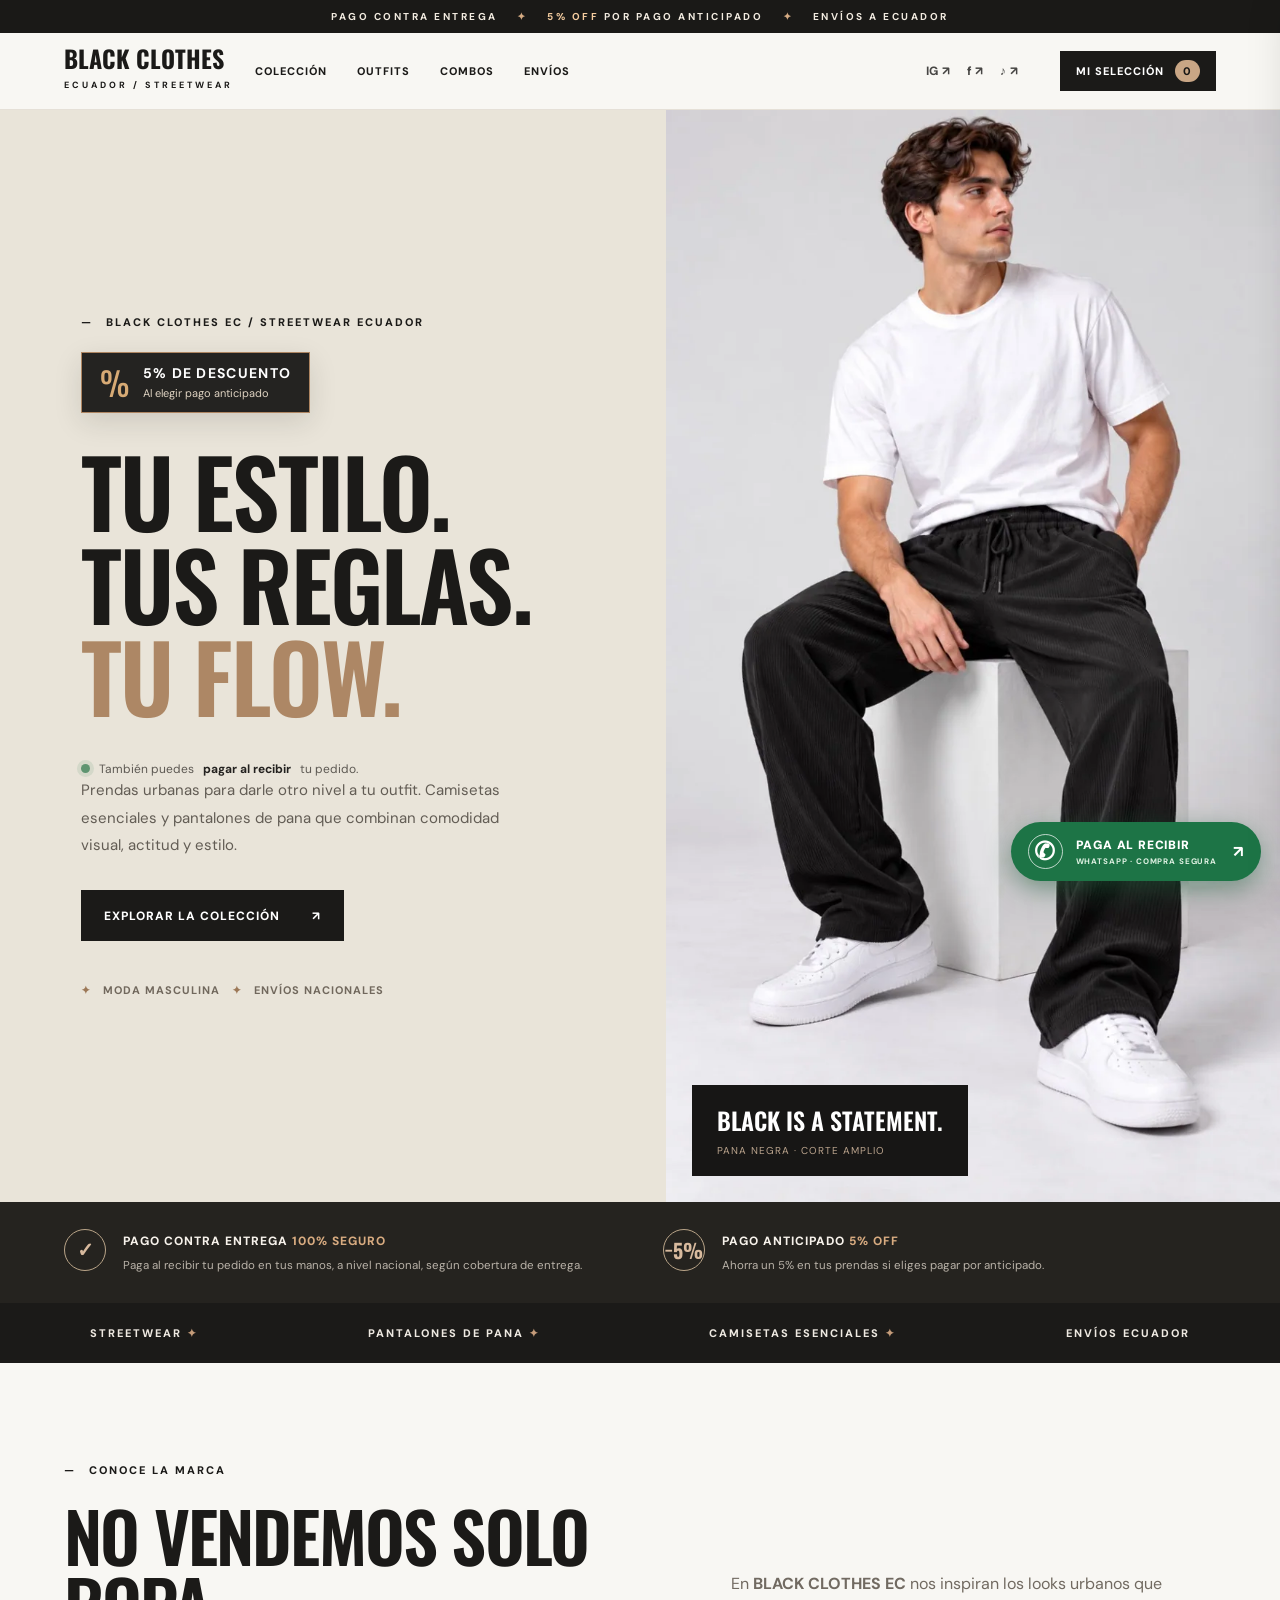
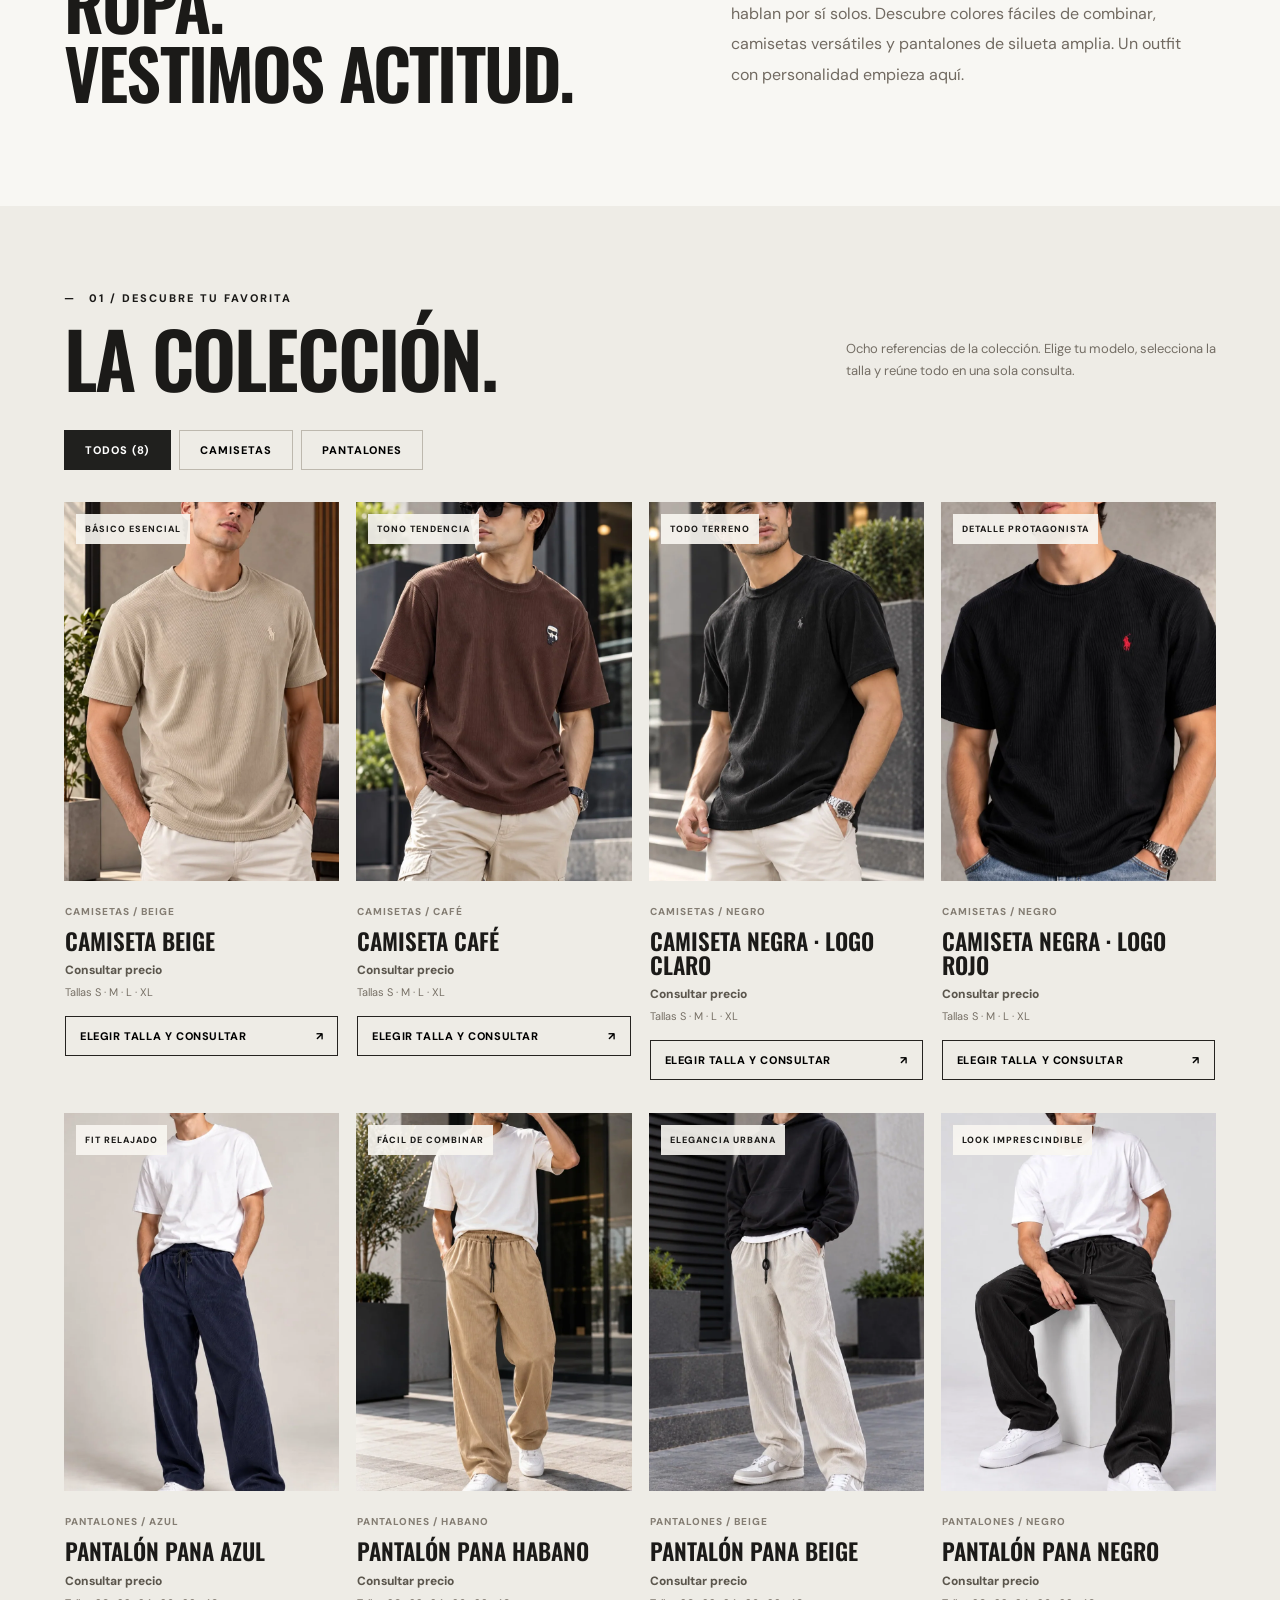
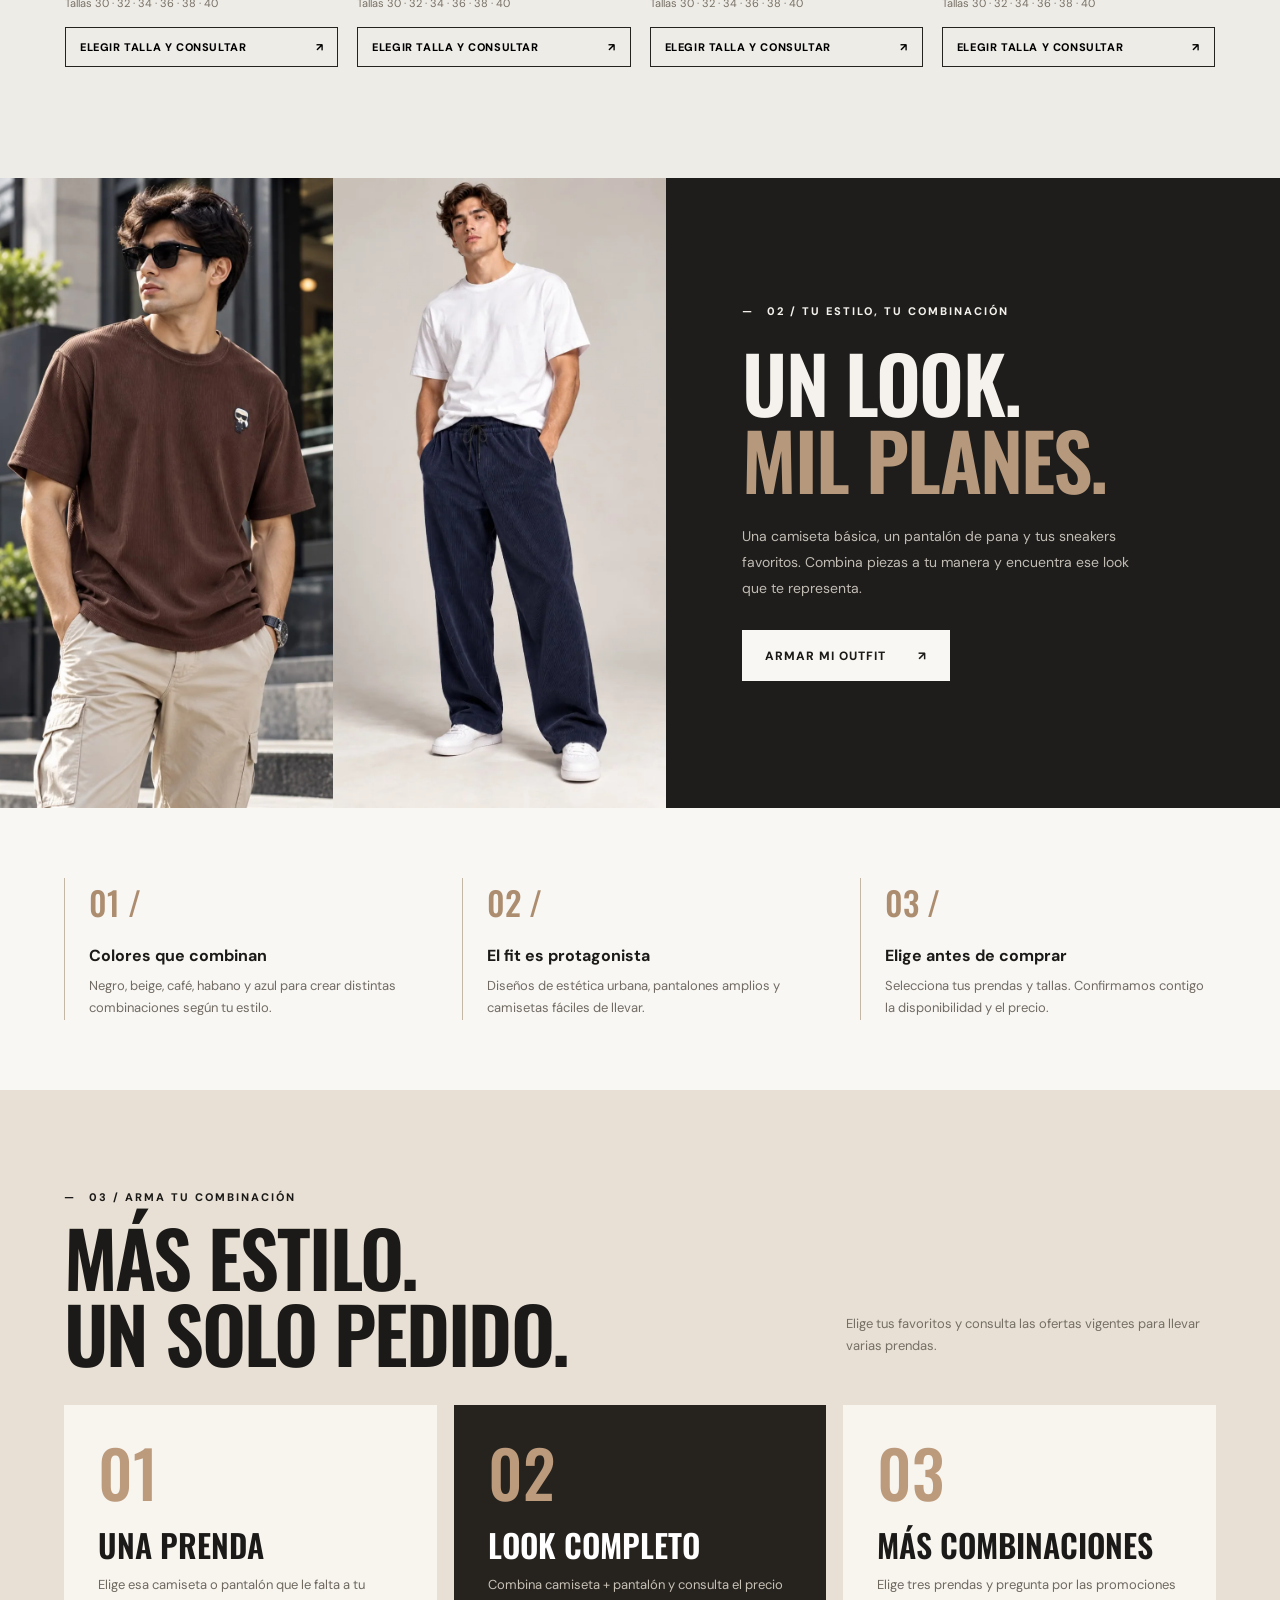
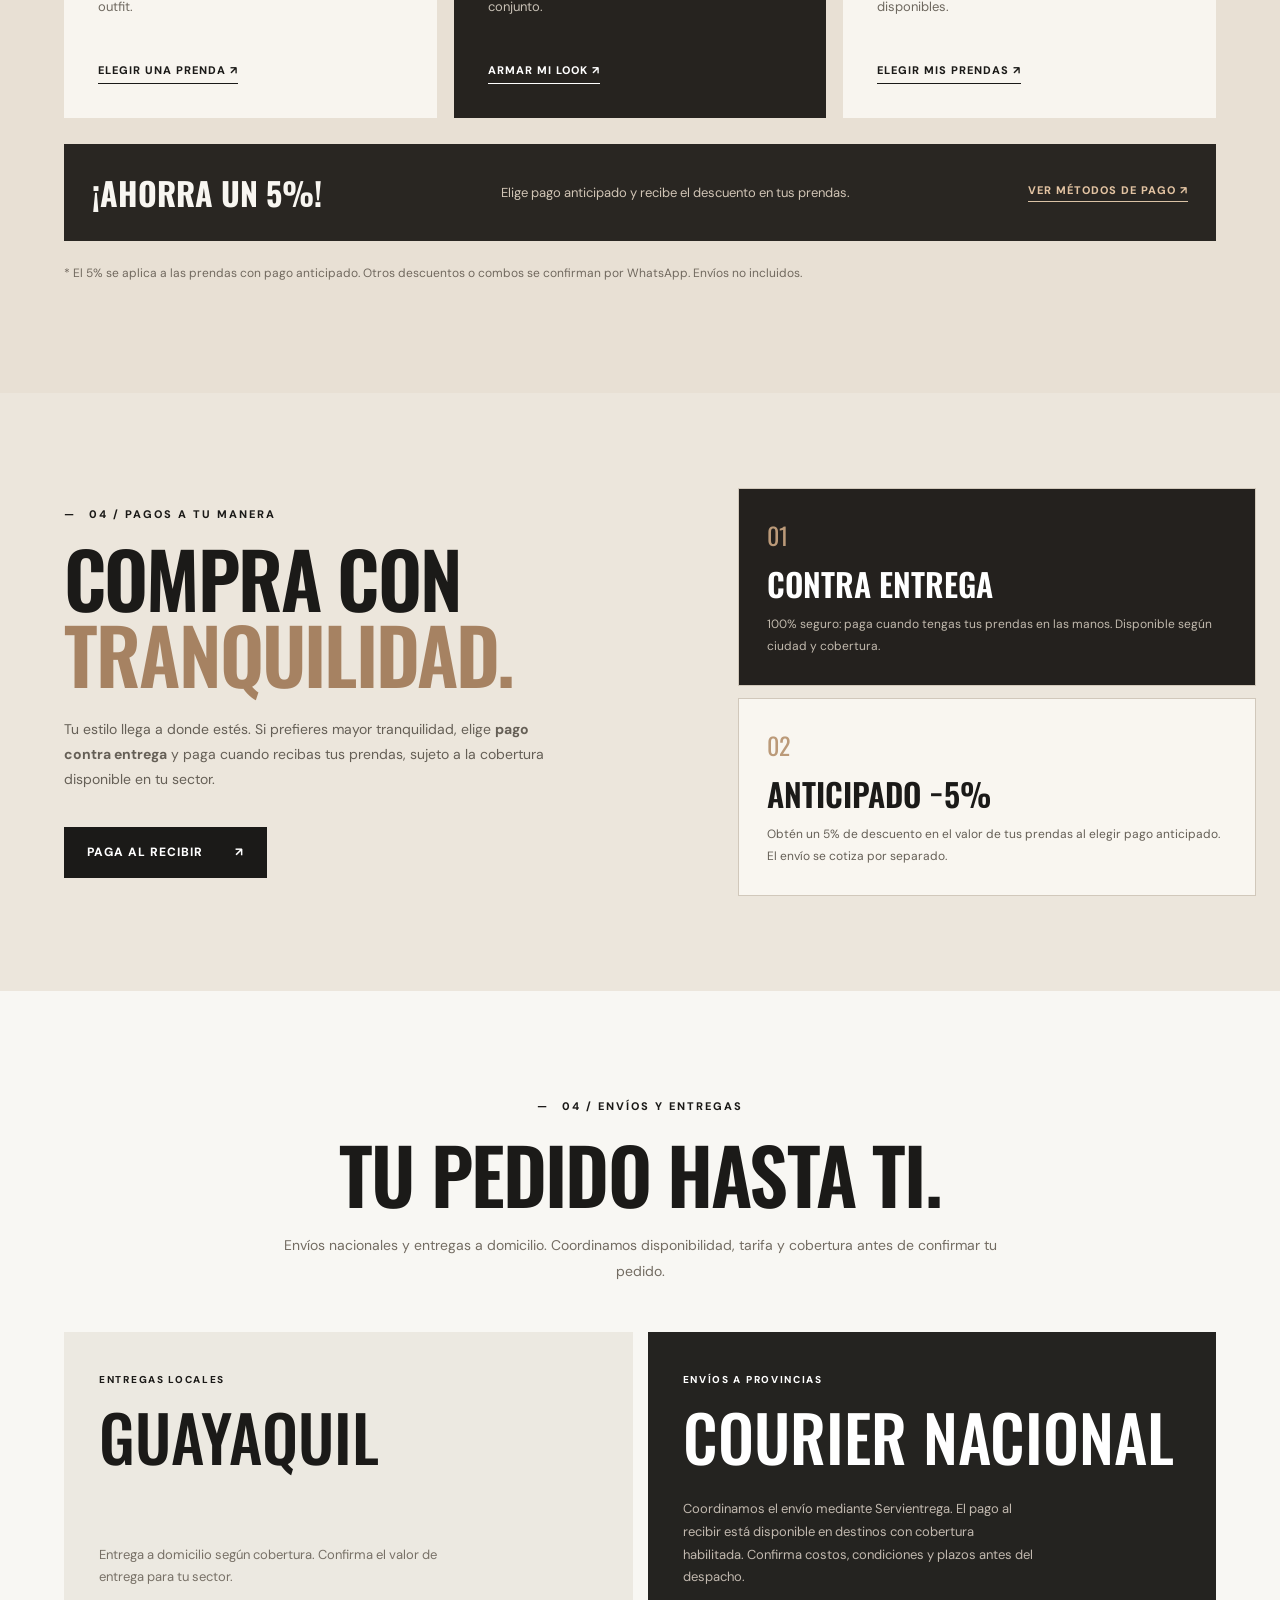
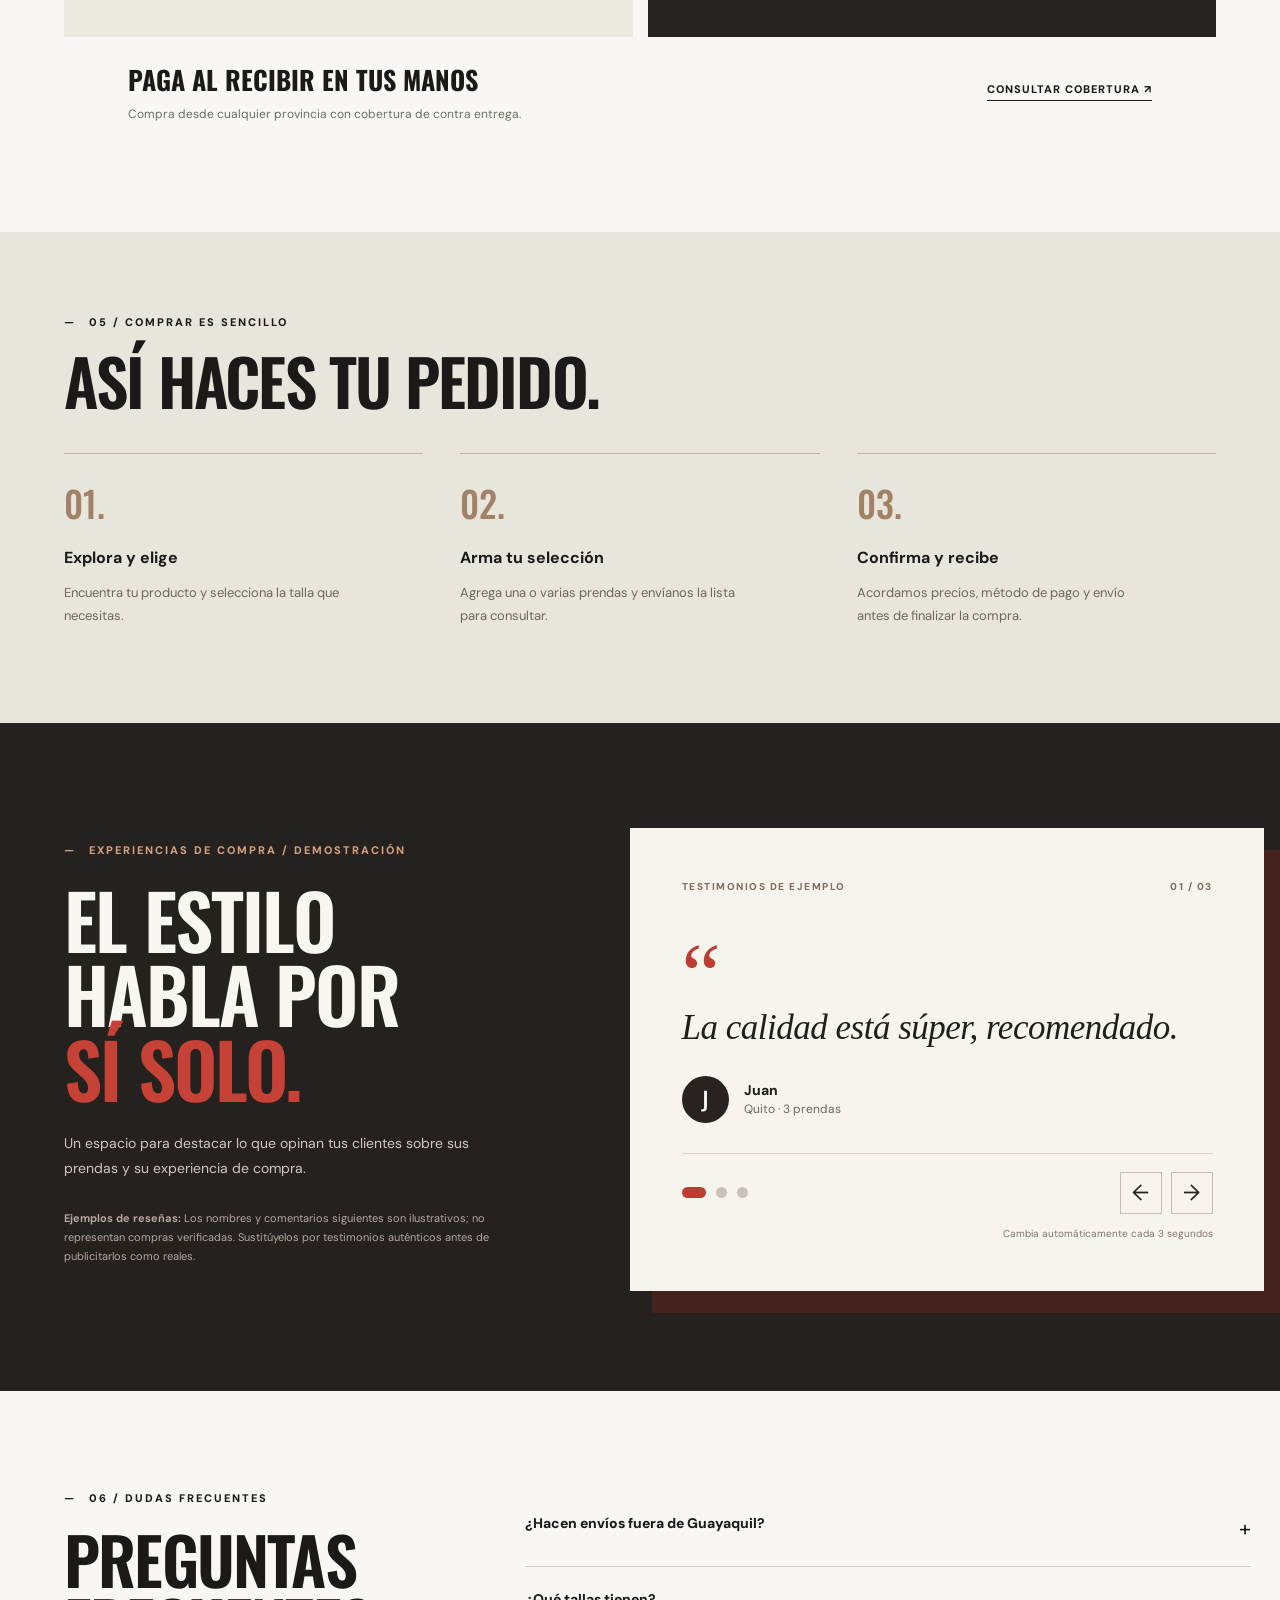
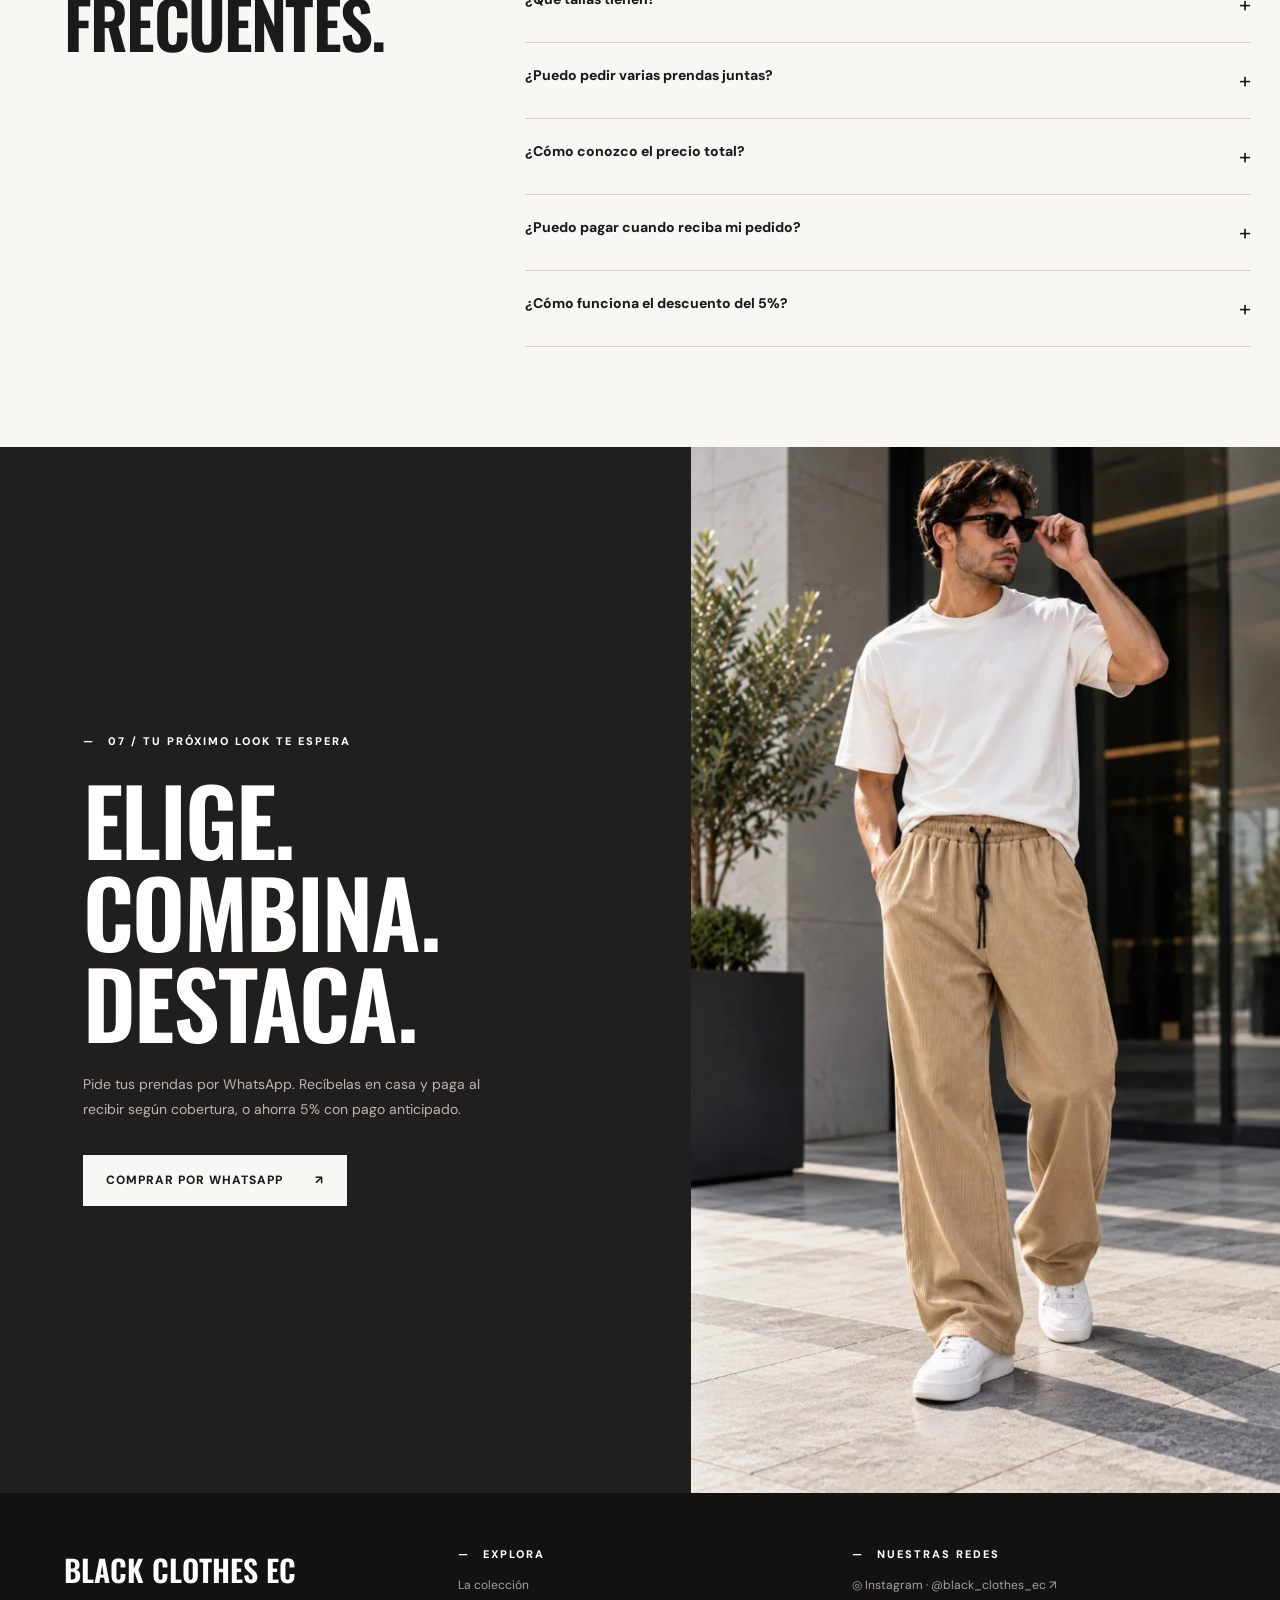
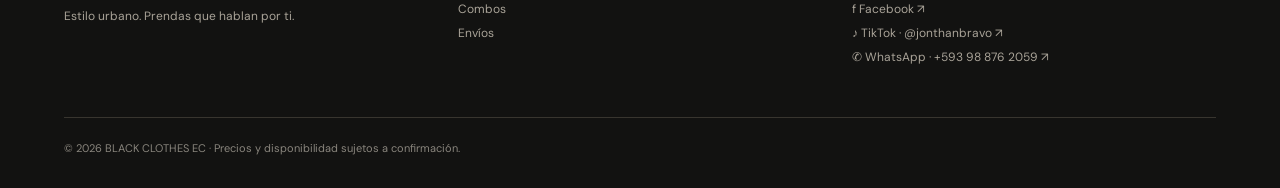
==== commit 155a375f: "Agregar carrusel de reseñas ilustrativas con rotación cada 3 segundos" ====
--- a/index.html
+++ b/index.html
@@ -38,7 +38,7 @@
 <script defer="" src="config.js"></script>
 <link as="image" fetchpriority="high" href="pan-negro-1.webp" rel="preload"/>
 <link as="image" href="cam-beige-1.webp" rel="preload"/>
-<link as="image" href="cam-cafe-1.webp" rel="preload"/></head>
+<link as="image" href="cam-cafe-1.webp" rel="preload"/><link rel="stylesheet" href="./resenas.css"/></head>
 <body>
 <div class="announce">PAGO CONTRA ENTREGA <span>✦</span> <b>5% OFF</b> POR PAGO ANTICIPADO <span>✦</span> ENVÍOS A ECUADOR</div>
 <div class="nav-shell"><nav aria-label="Menú principal" class="wrap"><a class="brand" href="#inicio">BLACK CLOTHES<small>ECUADOR / STREETWEAR</small></a><div class="navlinks"><a href="#coleccion">Colección</a><a href="#outfits">Outfits</a><a href="#combos">Combos</a><a href="#envios">Envíos</a></div><div aria-label="Redes sociales" class="social-nav"><a aria-label="Instagram de Black Clothes EC" href="https://www.instagram.com/black_clothes_ec/" rel="noopener" target="_blank">IG ↗</a><a aria-label="Facebook de Black Clothes EC" href="https://www.facebook.com/719687647905308" rel="noopener" target="_blank">f ↗</a><a aria-label="TikTok de cuenta conectada" href="https://www.tiktok.com/@jonthanbravo" rel="noopener" target="_blank">♪ ↗</a></div><button class="cartbtn" data-open-cart="">MI SELECCIÓN <span class="bubble" data-count="">0</span></button></nav></div>
@@ -64,6 +64,33 @@
 </div><div class="payment-feature-cards"><article data-reveal=""><span>01</span><h3>CONTRA ENTREGA</h3><p>100% seguro: paga cuando tengas tus prendas en las manos. Disponible según ciudad y cobertura.</p></article><article data-reveal=""><span>02</span><h3>ANTICIPADO −5%</h3><p>Obtén un 5% de descuento en el valor de tus prendas al elegir pago anticipado. El envío se cotiza por separado.</p></article></div></div>
 </section><section class="wrap shipping" id="envios"><div class="shipping-head" data-reveal=""><div class="eyebrow">04 / Envíos y entregas</div><h2 class="display">TU PEDIDO HASTA TI.</h2><p>Envíos nacionales y entregas a domicilio. Coordinamos disponibilidad, tarifa y cobertura antes de confirmar tu pedido.</p></div><div class="ships"><div class="ship" data-reveal=""><div><small>Entregas locales</small><h3>GUAYAQUIL</h3></div><p>Entrega a domicilio según cobertura. Confirma el valor de entrega para tu sector.</p></div><div class="ship dark" data-reveal=""><div><small>Envíos a provincias</small><h3 id="courier">SERVIENTREGA</h3></div><p>Coordinamos el envío mediante Servientrega. El pago al recibir está disponible en destinos con cobertura habilitada. Confirma costos, condiciones y plazos antes del despacho.</p></div></div><div class="wrap ship-trust" data-reveal=""><div><strong>PAGA AL RECIBIR EN TUS MANOS</strong><span>Compra desde cualquier provincia con cobertura de contra entrega.</span></div><a href="https://wa.me/593988762059?text=Hola%2C%20quiero%20confirmar%20cobertura%20de%20pago%20contra%20entrega" rel="noopener" target="_blank">Consultar cobertura ↗</a></div></section>
 <section class="steps"><div class="wrap"><div class="eyebrow">05 / Comprar es sencillo</div><h2 class="display">ASÍ HACES TU PEDIDO.</h2><div class="steps-grid"><div class="step" data-reveal=""><b>01.</b><h3>Explora y elige</h3><p>Encuentra tu producto y selecciona la talla que necesitas.</p></div><div class="step" data-reveal=""><b>02.</b><h3>Arma tu selección</h3><p>Agrega una o varias prendas y envíanos la lista para consultar.</p></div><div class="step" data-reveal=""><b>03.</b><h3>Confirma y recibe</h3><p>Acordamos precios, método de pago y envío antes de finalizar la compra.</p></div></div></div></section>
+<section class="reviews" id="resenas" aria-labelledby="resenas-titulo">
+  <div class="wrap reviews-layout">
+    <div class="reviews-intro">
+      <div class="eyebrow">Experiencias de compra / demostración</div>
+      <h2 class="display" id="resenas-titulo">EL ESTILO<br/>HABLA POR<br/><em>SÍ SOLO.</em></h2>
+      <p>Un espacio para destacar lo que opinan tus clientes sobre sus prendas y su experiencia de compra.</p>
+      <p class="reviews-disclaimer"><strong>Ejemplos de reseñas:</strong> Los nombres y comentarios siguientes son ilustrativos; no representan compras verificadas. Sustitúyelos por testimonios auténticos antes de publicitarlos como reales.</p>
+    </div>
+    <div class="reviews-widget" data-reviews-widget>
+      <div class="reviews-topline"><span>TESTIMONIOS DE EJEMPLO</span><span class="reviews-counter" data-review-counter>01 / 03</span></div>
+      <div class="review-slide-shell" id="resenas-tarjeta" aria-live="off">
+        <div class="review-quote-symbol" aria-hidden="true">“</div>
+        <blockquote class="review-quote" data-review-quote>La calidad está súper, recomendado.</blockquote>
+        <div class="review-customer"><span class="review-avatar" data-review-avatar aria-hidden="true">J</span><div><strong data-review-name>Juan</strong><span data-review-meta>Quito · 3 prendas</span></div></div>
+      </div>
+      <div class="reviews-controlbar">
+        <div class="reviews-dots" role="group" aria-label="Seleccionar reseña">
+          <button class="reviews-dot active" data-review-dot="0" aria-label="Ver reseña 1" aria-current="true" type="button"></button>
+          <button class="reviews-dot" data-review-dot="1" aria-label="Ver reseña 2" type="button"></button>
+          <button class="reviews-dot" data-review-dot="2" aria-label="Ver reseña 3" type="button"></button>
+        </div>
+        <div class="reviews-arrows"><button type="button" data-review-prev aria-label="Reseña anterior">←</button><button type="button" data-review-next aria-label="Siguiente reseña">→</button></div>
+      </div>
+      <div class="reviews-interval">Cambia automáticamente cada 3 segundos</div>
+    </div>
+  </div>
+</section>
 <section class="wrap faq" data-reveal=""><div><div class="eyebrow">06 / Dudas frecuentes</div><h2 class="display">PREGUNTAS<br/>FRECUENTES.</h2></div><div><details><summary>¿Hacen envíos fuera de Guayaquil?</summary><p>Sí, realizamos envíos nacionales. Las entregas a provincias se coordinan por courier y se cotizan según tu destino.</p></details><details><summary>¿Qué tallas tienen?</summary><p>Las camisetas de la selección se ofrecen en S, M, L y XL; los pantalones se presentan en tallas del 30 al 40. Confirma disponibilidad antes de pagar.</p></details><details><summary>¿Puedo pedir varias prendas juntas?</summary><p>Sí, puedes agregarlas a tu selección y hacer una consulta única. Pregunta por promociones vigentes para varias unidades.</p></details><details><summary>¿Cómo conozco el precio total?</summary><p>Una vez que nos envíes tu selección, confirmamos el precio actual de cada prenda y el costo de envío según tu ciudad.</p></details><details><summary>¿Puedo pagar cuando reciba mi pedido?</summary><p>Sí, ofrecemos pago contra entrega según cobertura. Puedes pagar al recibir tus prendas. También puedes elegir el pago anticipado para obtener 5% de descuento en las prendas. El costo del envío se confirma por separado.</p></details><details><summary>¿Cómo funciona el descuento del 5%?</summary><p>Si eliges pago anticipado, aplicamos 5% de descuento sobre el valor de las prendas. No incluye el transporte y no se combina con otras ofertas salvo confirmación. Confirma el total por WhatsApp.</p></details></div></section>
 <section class="final" id="cierre"><div class="final-copy" data-reveal=""><div class="eyebrow">07 / Tu próximo look te espera</div><h2 class="display">ELIGE.<br/>COMBINA.<br/>DESTACA.</h2><p>Pide tus prendas por WhatsApp. Recíbelas en casa y paga al recibir según cobertura, o ahorra 5% con pago anticipado.</p><a class="button light" href="https://wa.me/593988762059?text=Hola%2C%20quiero%20comprar%20ropa%20y%20consultar%20pago%20contra%20entrega" rel="noopener" target="_blank">Comprar por WhatsApp <span>↗</span></a></div><div class="final-img"><img alt="Pantalón de pana habano de Black Clothes EC" decoding="async" loading="eager" src="pan-habano-1.webp"/></div></section>
 </main>
@@ -129,4 +156,5 @@
 get('courier').textContent=(cfg.empresaEnvios||'Courier nacional').toUpperCase();
 count();
 })();</script>
+<script defer src="./resenas.js"></script>
 </body></html>
--- a/resenas.css
+++ b/resenas.css
@@ -0,0 +1,29 @@
+/* Testimonios: 3 tarjetas de demostración */
+.reviews{background:#24211f;color:#f8f6f1;padding:105px 0 100px;overflow:hidden}
+.reviews-layout{display:grid;grid-template-columns:45% 55%;align-items:center;gap:48px}
+.reviews-intro .eyebrow{color:#d4a17e}
+.reviews-intro h2{font-size:clamp(59px,5.9vw,96px);margin:25px 0 25px}
+.reviews-intro h2 em{font-style:normal;color:#c64136}
+.reviews-intro>p{font-size:14px;line-height:1.8;color:#d1c8c0;max-width:430px}
+.reviews .reviews-disclaimer{margin-top:28px;font-size:11px;line-height:1.7;color:#b7a8a0;max-width:460px}
+.reviews-widget{max-width:680px;min-width:0;background:#f7f4ee;color:#221e1b;padding:clamp(25px,4vw,55px);box-shadow:22px 22px 0 rgba(159,39,31,.28)}
+.reviews-topline{display:flex;justify-content:space-between;gap:15px;color:#846b5f;font-weight:800;font-size:10px;letter-spacing:1.5px}
+.review-slide-shell{min-height:260px;display:flex;flex-direction:column;justify-content:center;transition:opacity .22s ease,transform .22s ease;opacity:1;transform:translateY(0)}
+.review-slide-shell.is-changing{opacity:0;transform:translateY(8px)}
+.review-quote-symbol{font-family:Georgia,serif;font-size:88px;line-height:.75;color:#bc3d32;margin:20px 0 -4px}
+.review-quote{font-family:Georgia,serif;font-size:clamp(23px,2.8vw,35px);font-style:italic;line-height:1.35;letter-spacing:-.5px;margin:0 0 24px;max-width:500px}
+.review-customer{display:flex;align-items:center;gap:15px}
+.review-avatar{display:grid;place-items:center;width:47px;height:47px;border-radius:50%;background:#282320;color:#fff;font-family:Oswald,sans-serif;font-size:25px}
+.review-customer strong{font-size:14px;font-weight:800;display:block}
+.review-customer span[data-review-meta]{display:block;font-size:12px;color:#71645f;margin-top:2px}
+.reviews-controlbar{display:flex;justify-content:space-between;align-items:center;border-top:1px solid #dad2c9;padding-top:18px}
+.reviews-dots{display:flex;align-items:center;gap:10px}
+.reviews-dot{width:11px;height:11px;border:0;border-radius:50%;background:#c9c0b8;padding:0}
+.reviews-dot.active{width:24px;border-radius:10px;background:#bc3d32}
+.reviews-arrows{display:flex;gap:9px}
+.reviews-arrows button{width:42px;height:42px;border:1px solid #c6bdb2;background:transparent;color:#24211f;font-size:22px;transition:background .18s ease}
+.reviews-arrows button:hover{background:#25211e;color:#fff}
+.reviews-interval{font-size:10px;color:#81746b;text-align:right;margin-top:13px}
+@media(max-width:860px){.reviews-layout{grid-template-columns:1fr;gap:35px}.reviews{padding:75px 0}.reviews-widget{box-shadow:12px 12px 0 rgba(159,39,31,.28)}}
+@media(max-width:530px){.reviews-intro h2{font-size:56px}.reviews-widget{padding:25px 20px}.review-quote{font-size:25px}.review-slide-shell{min-height:270px}}
+@media(prefers-reduced-motion:reduce){.review-slide-shell{transition:none}}
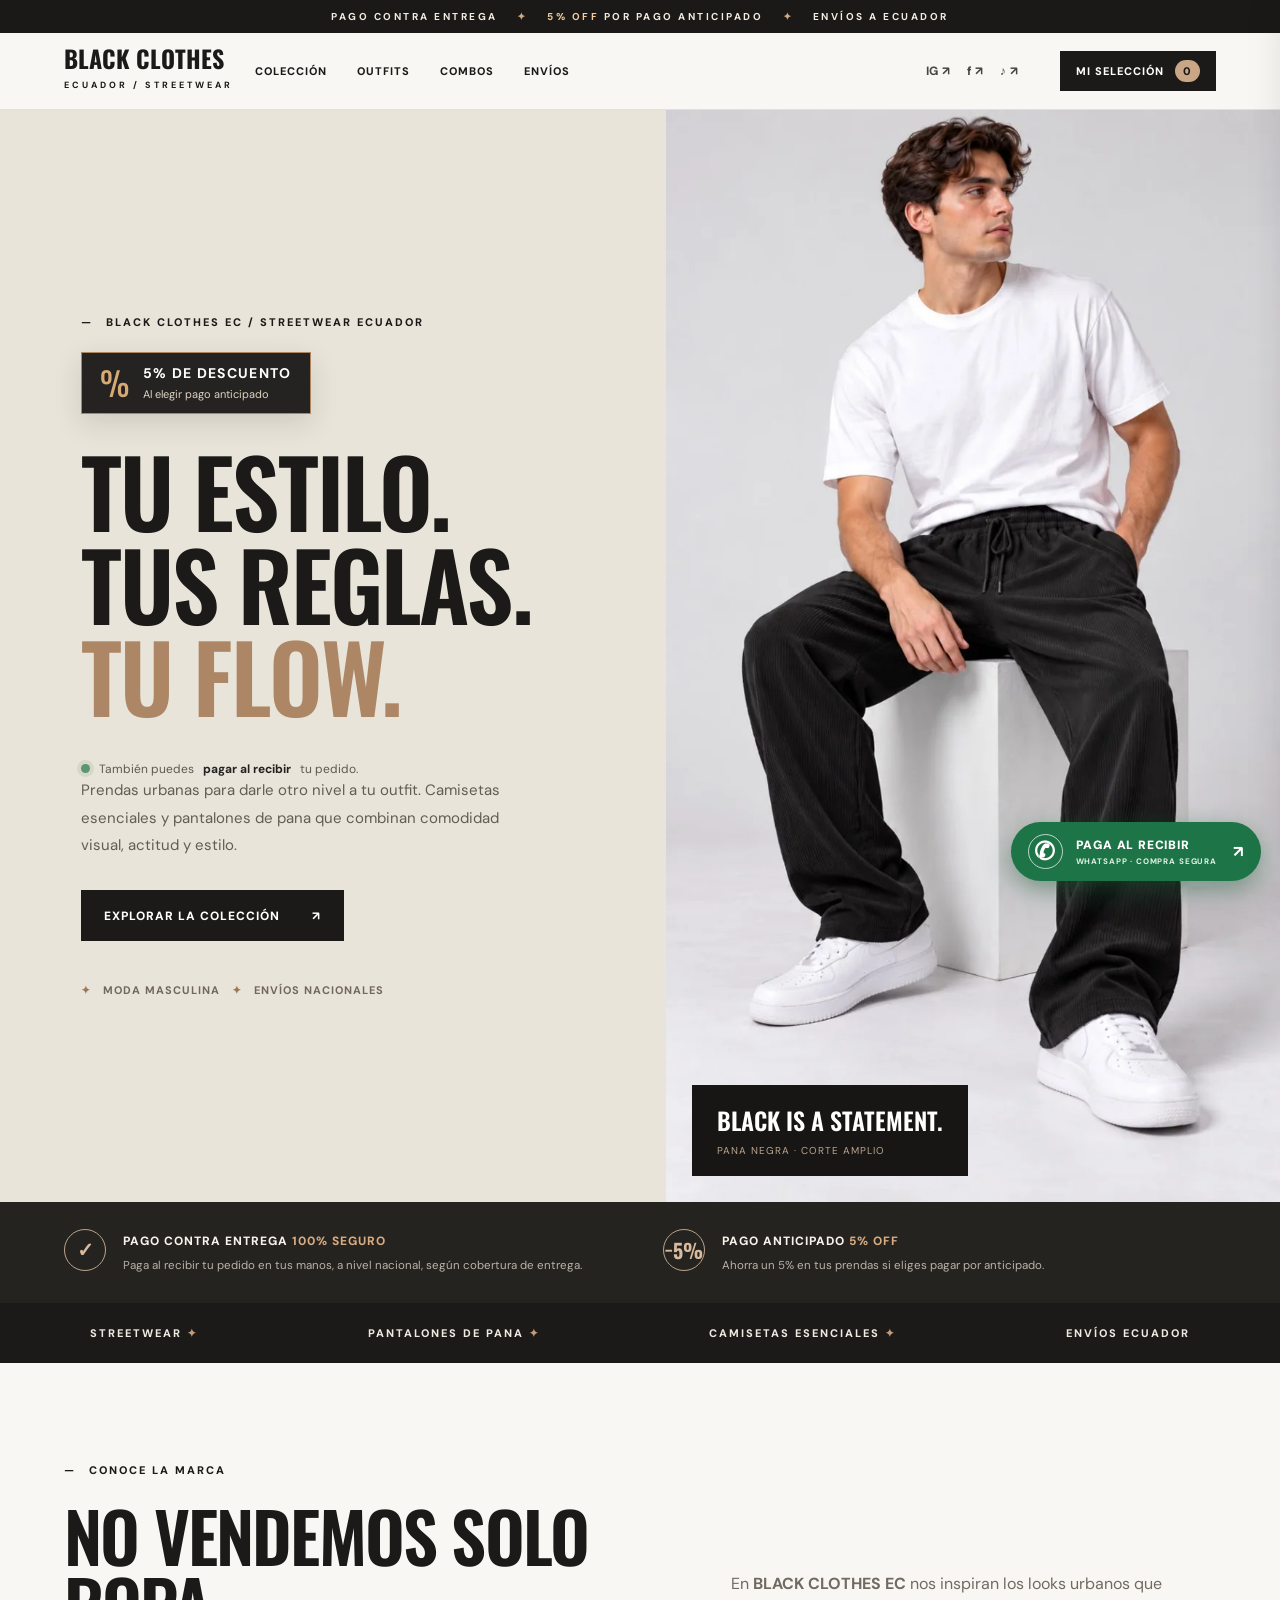
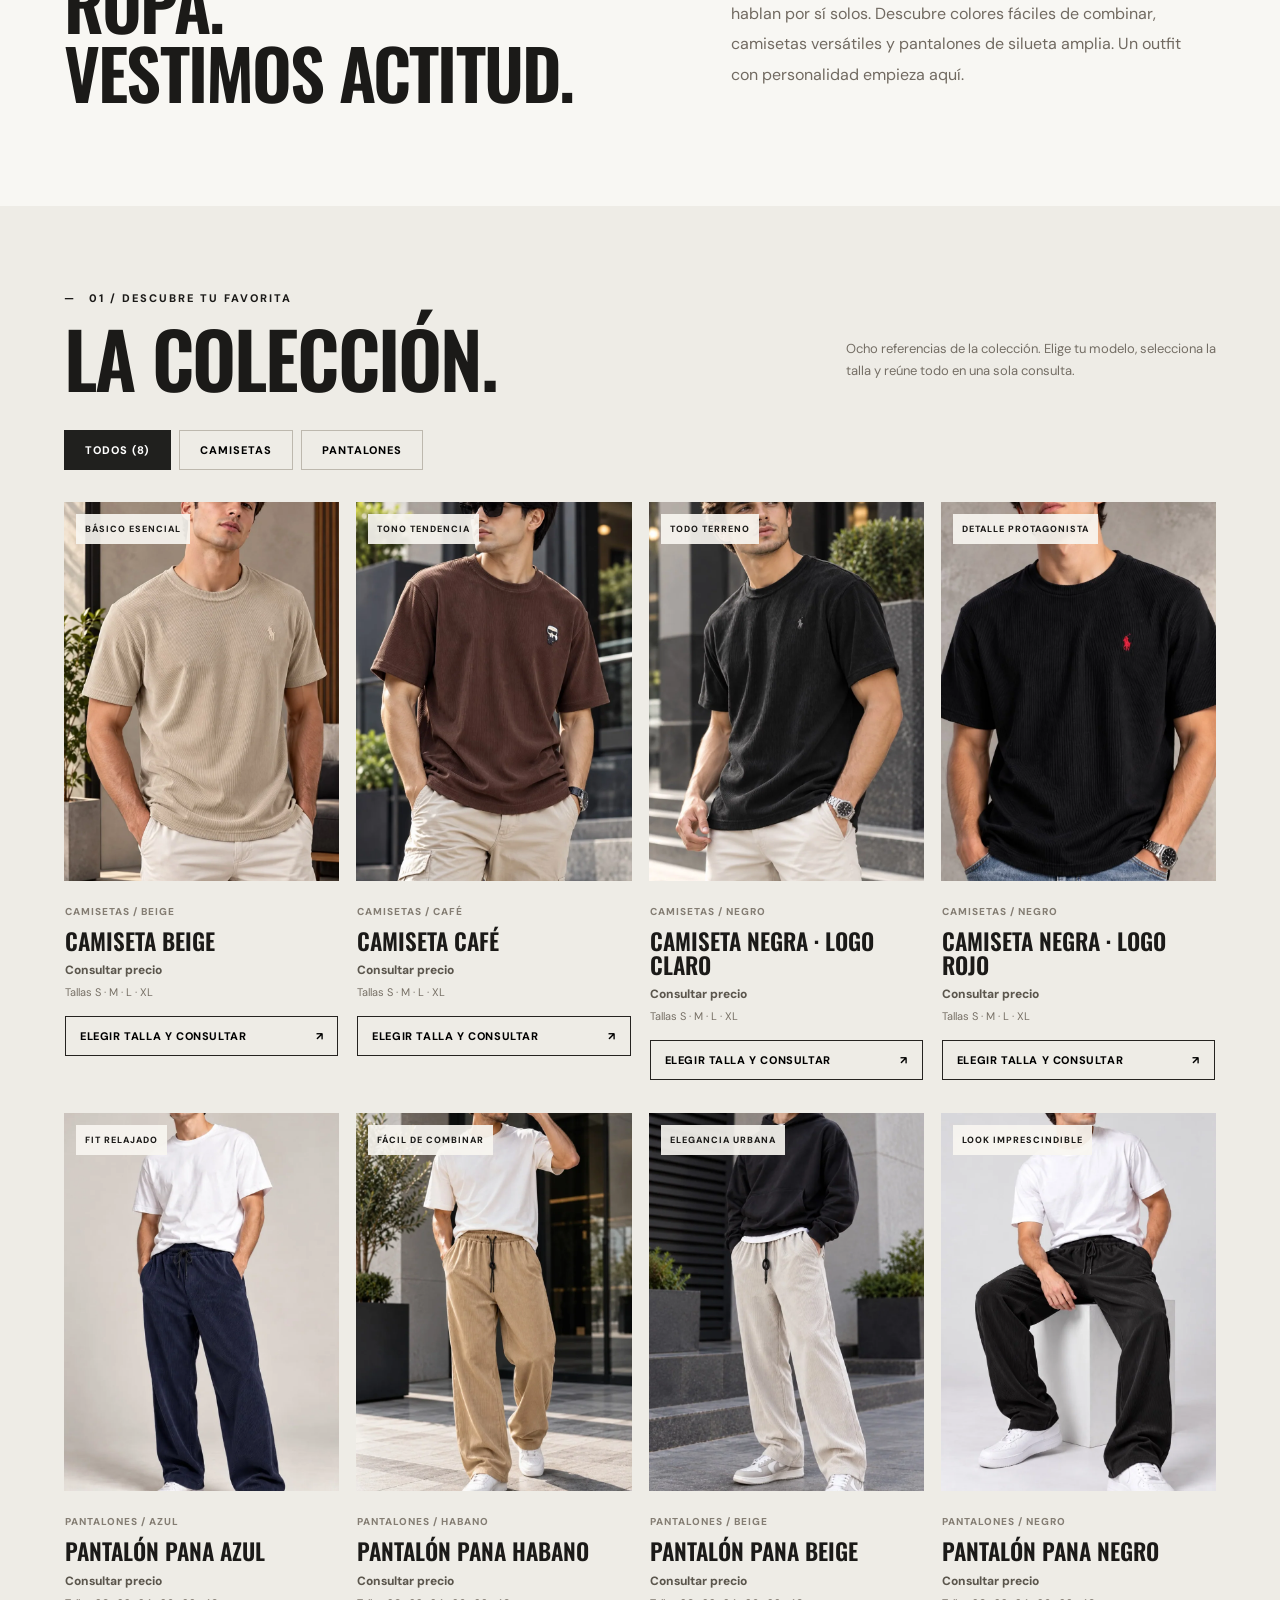
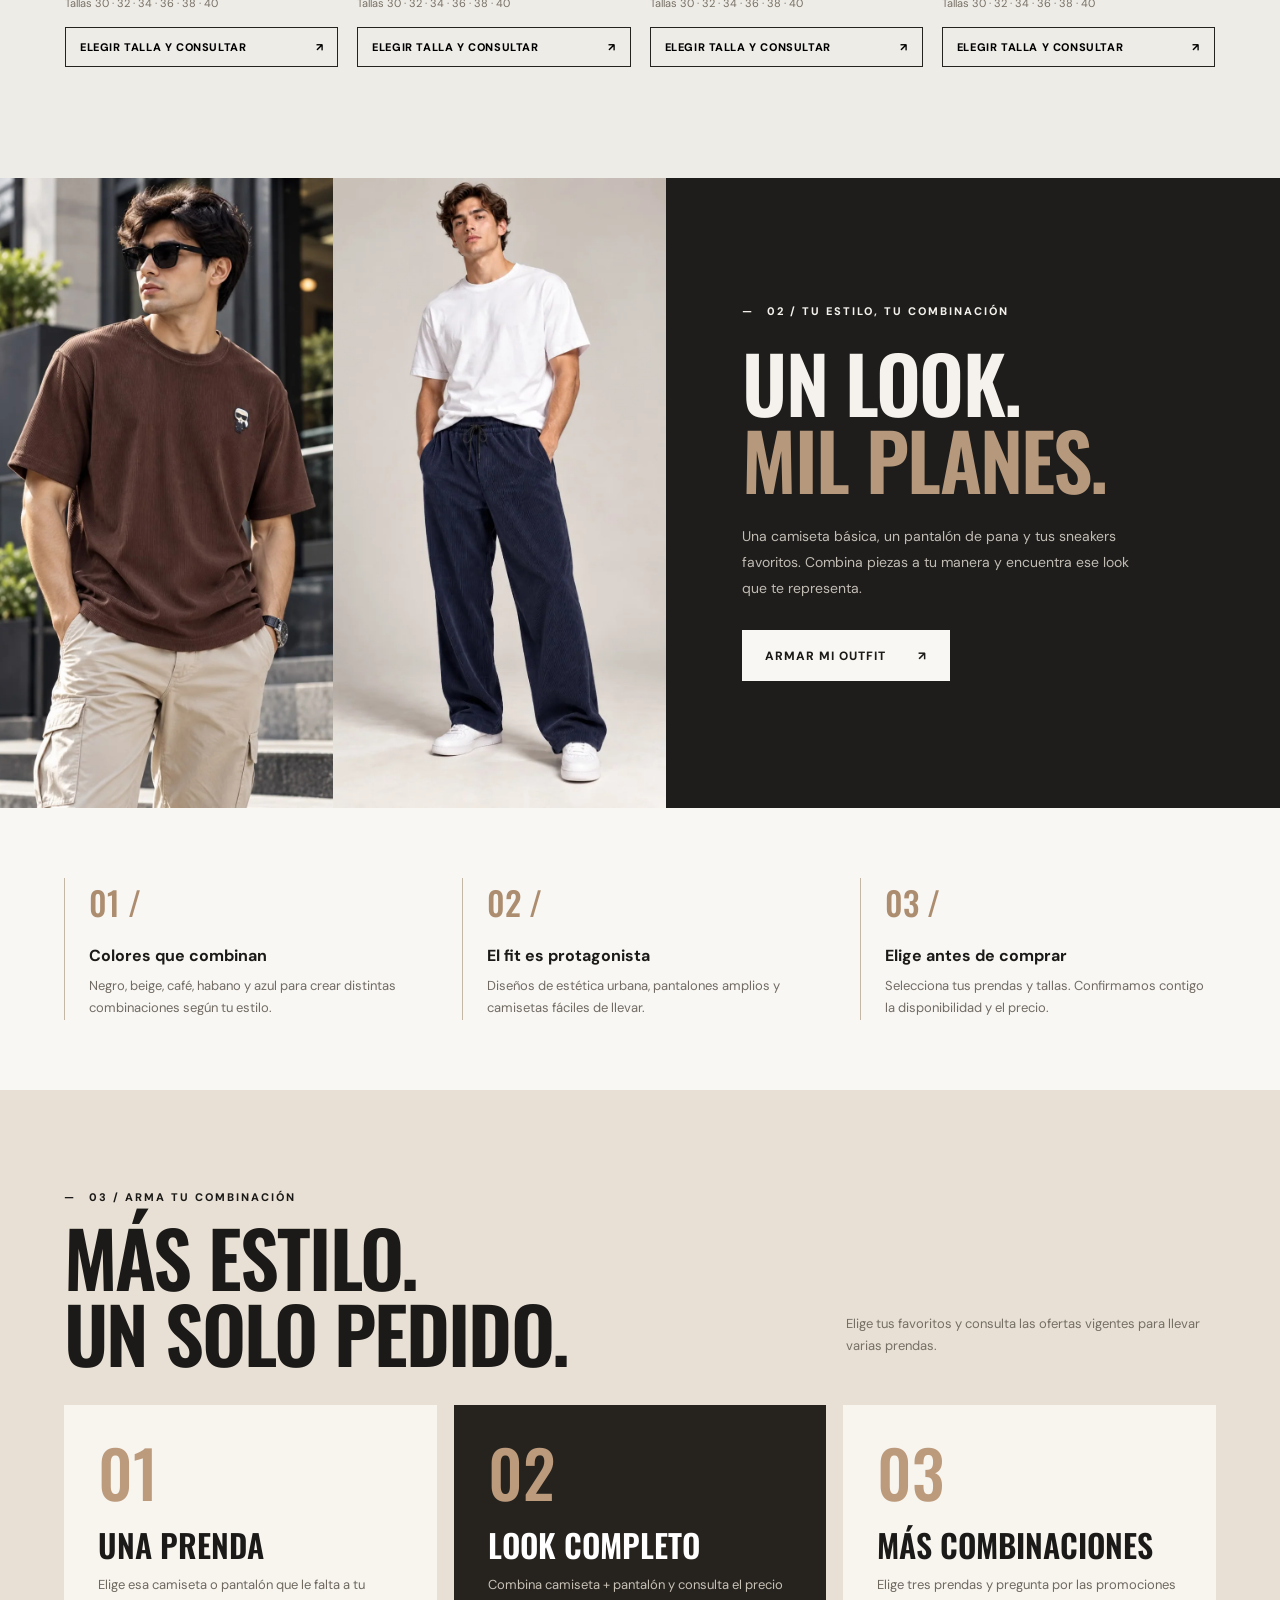
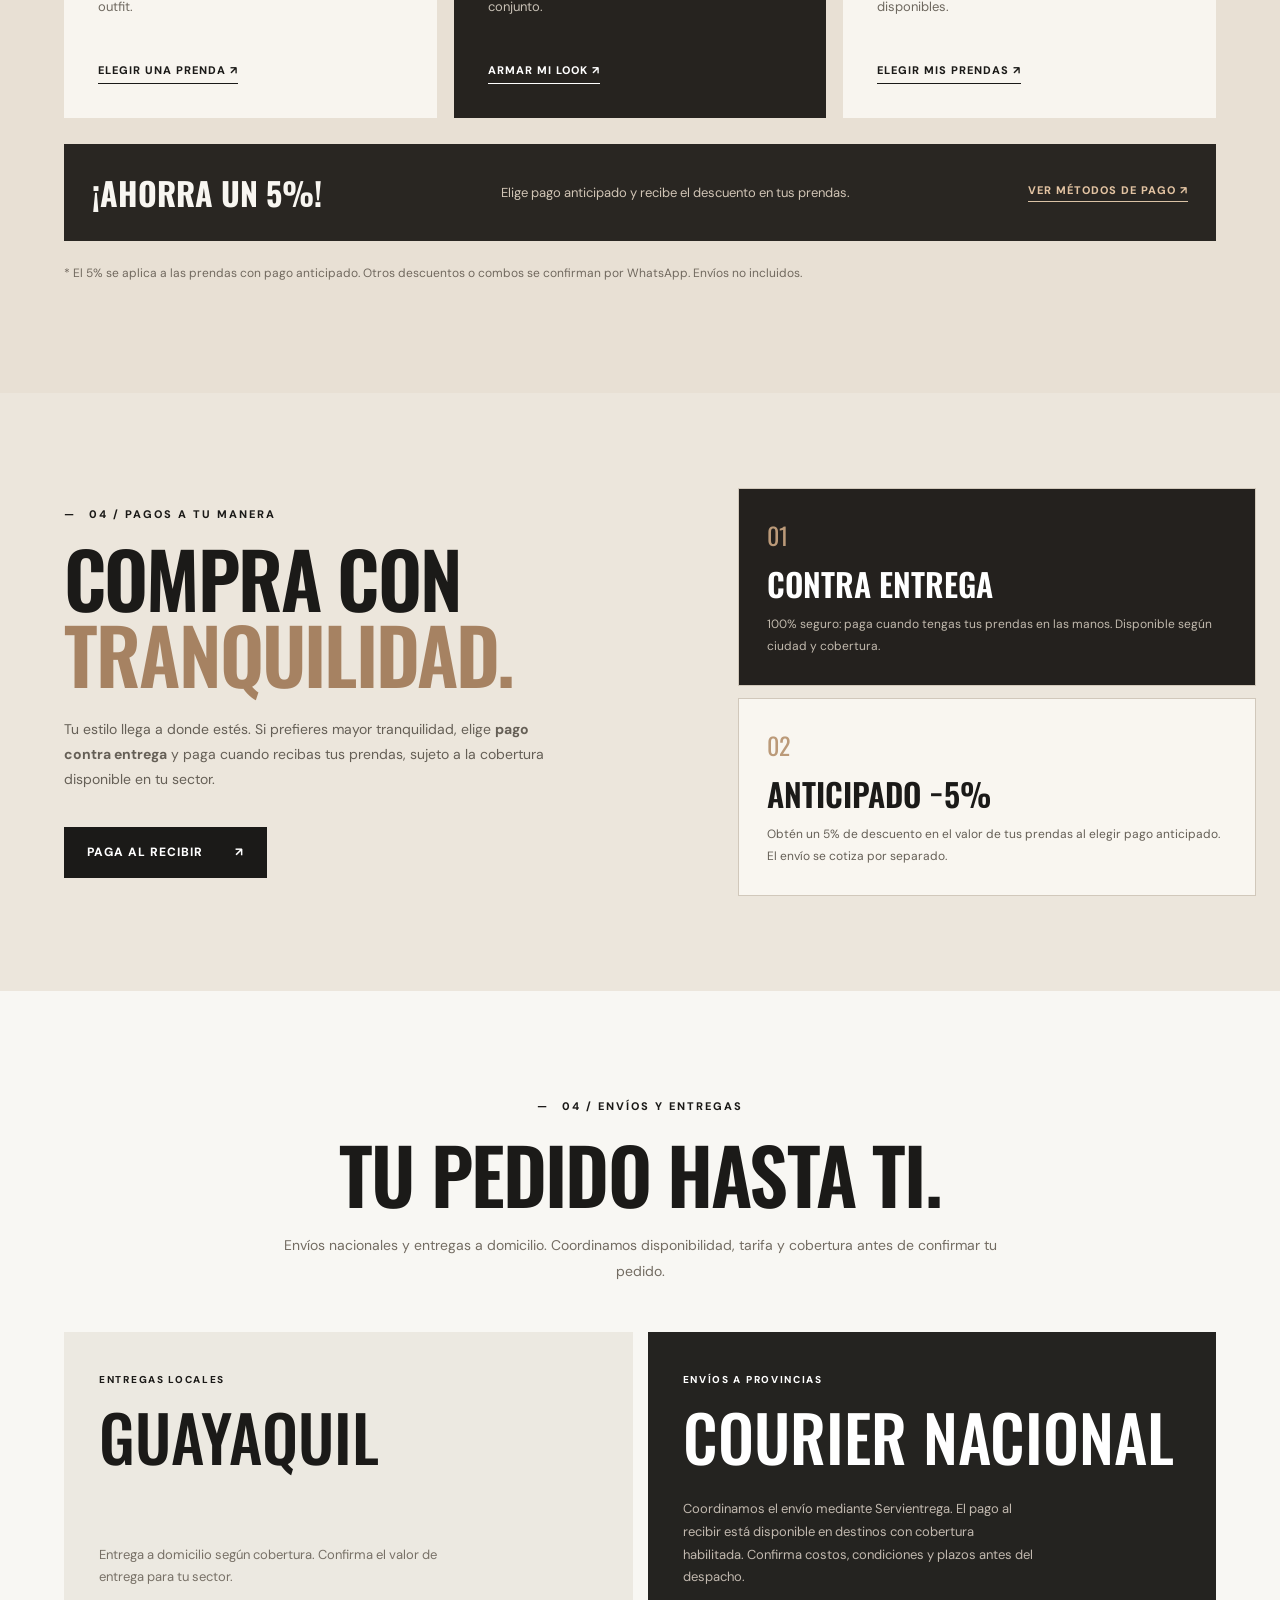
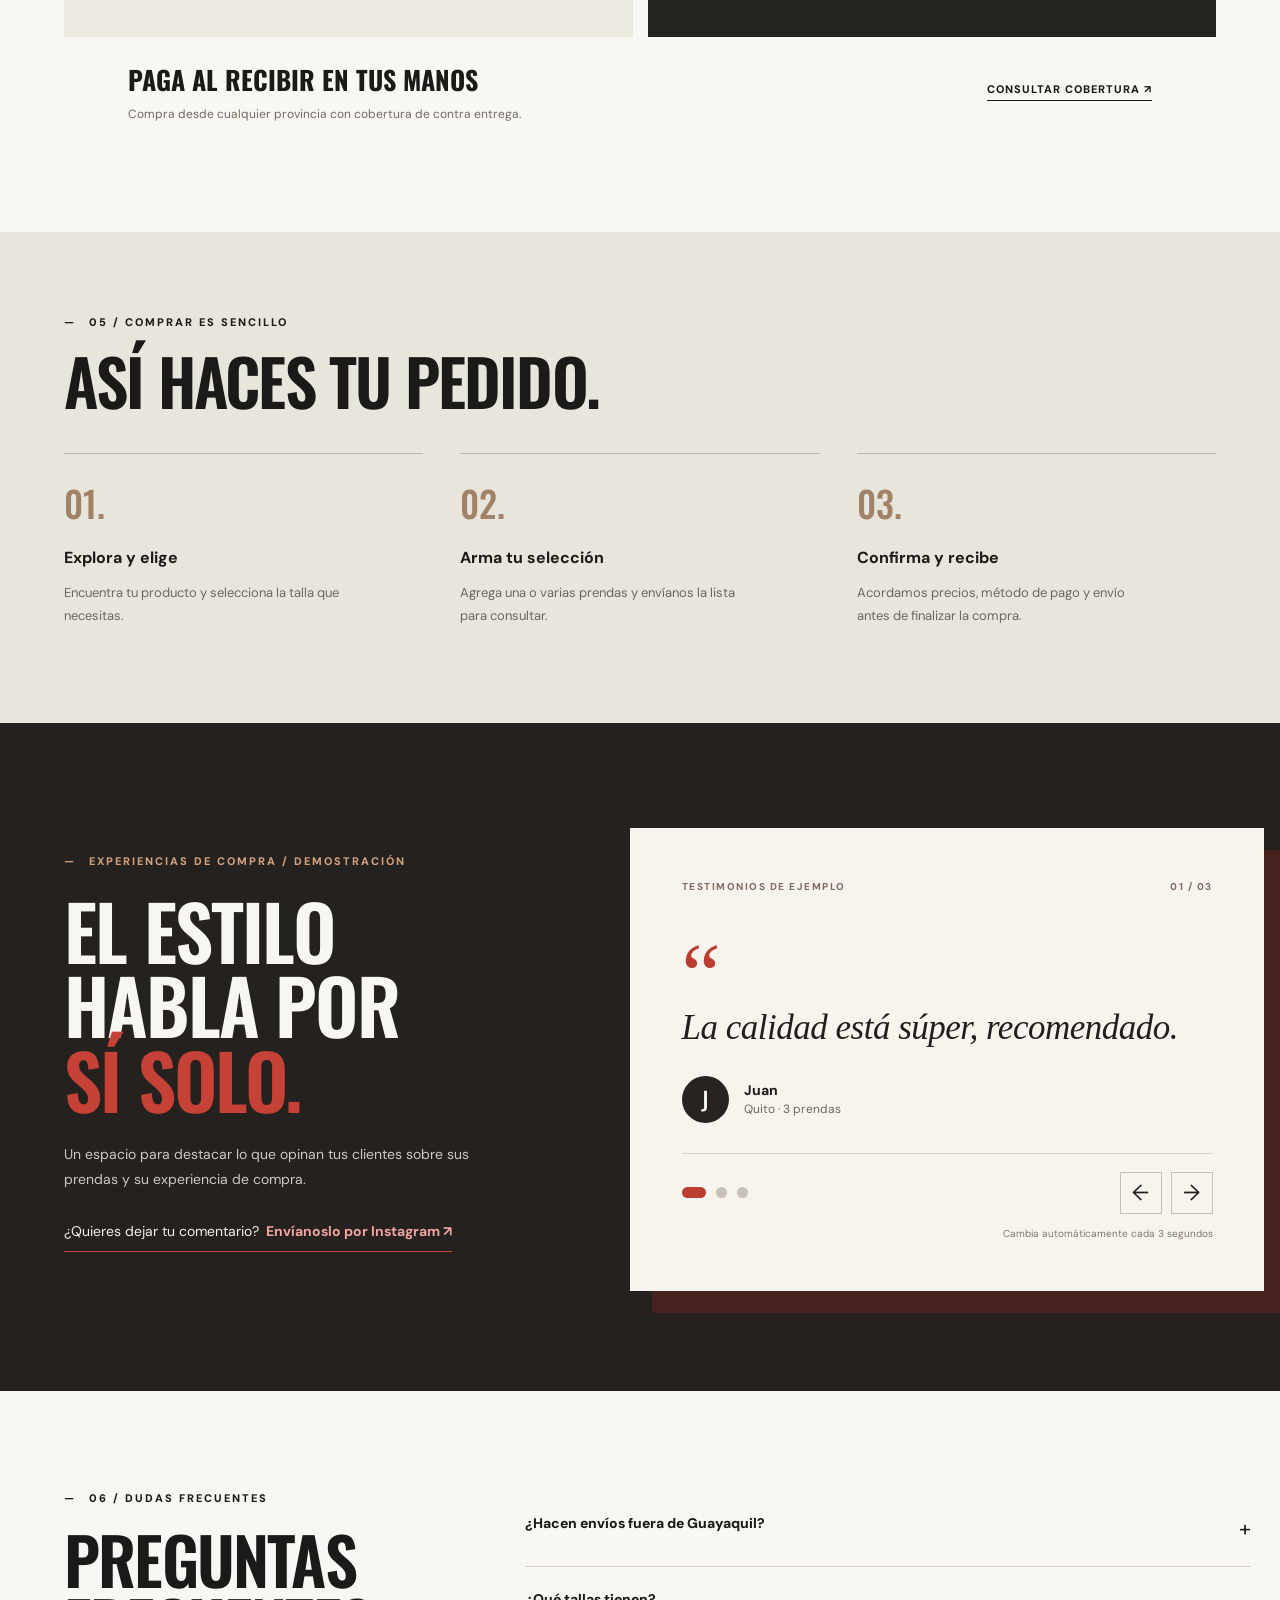
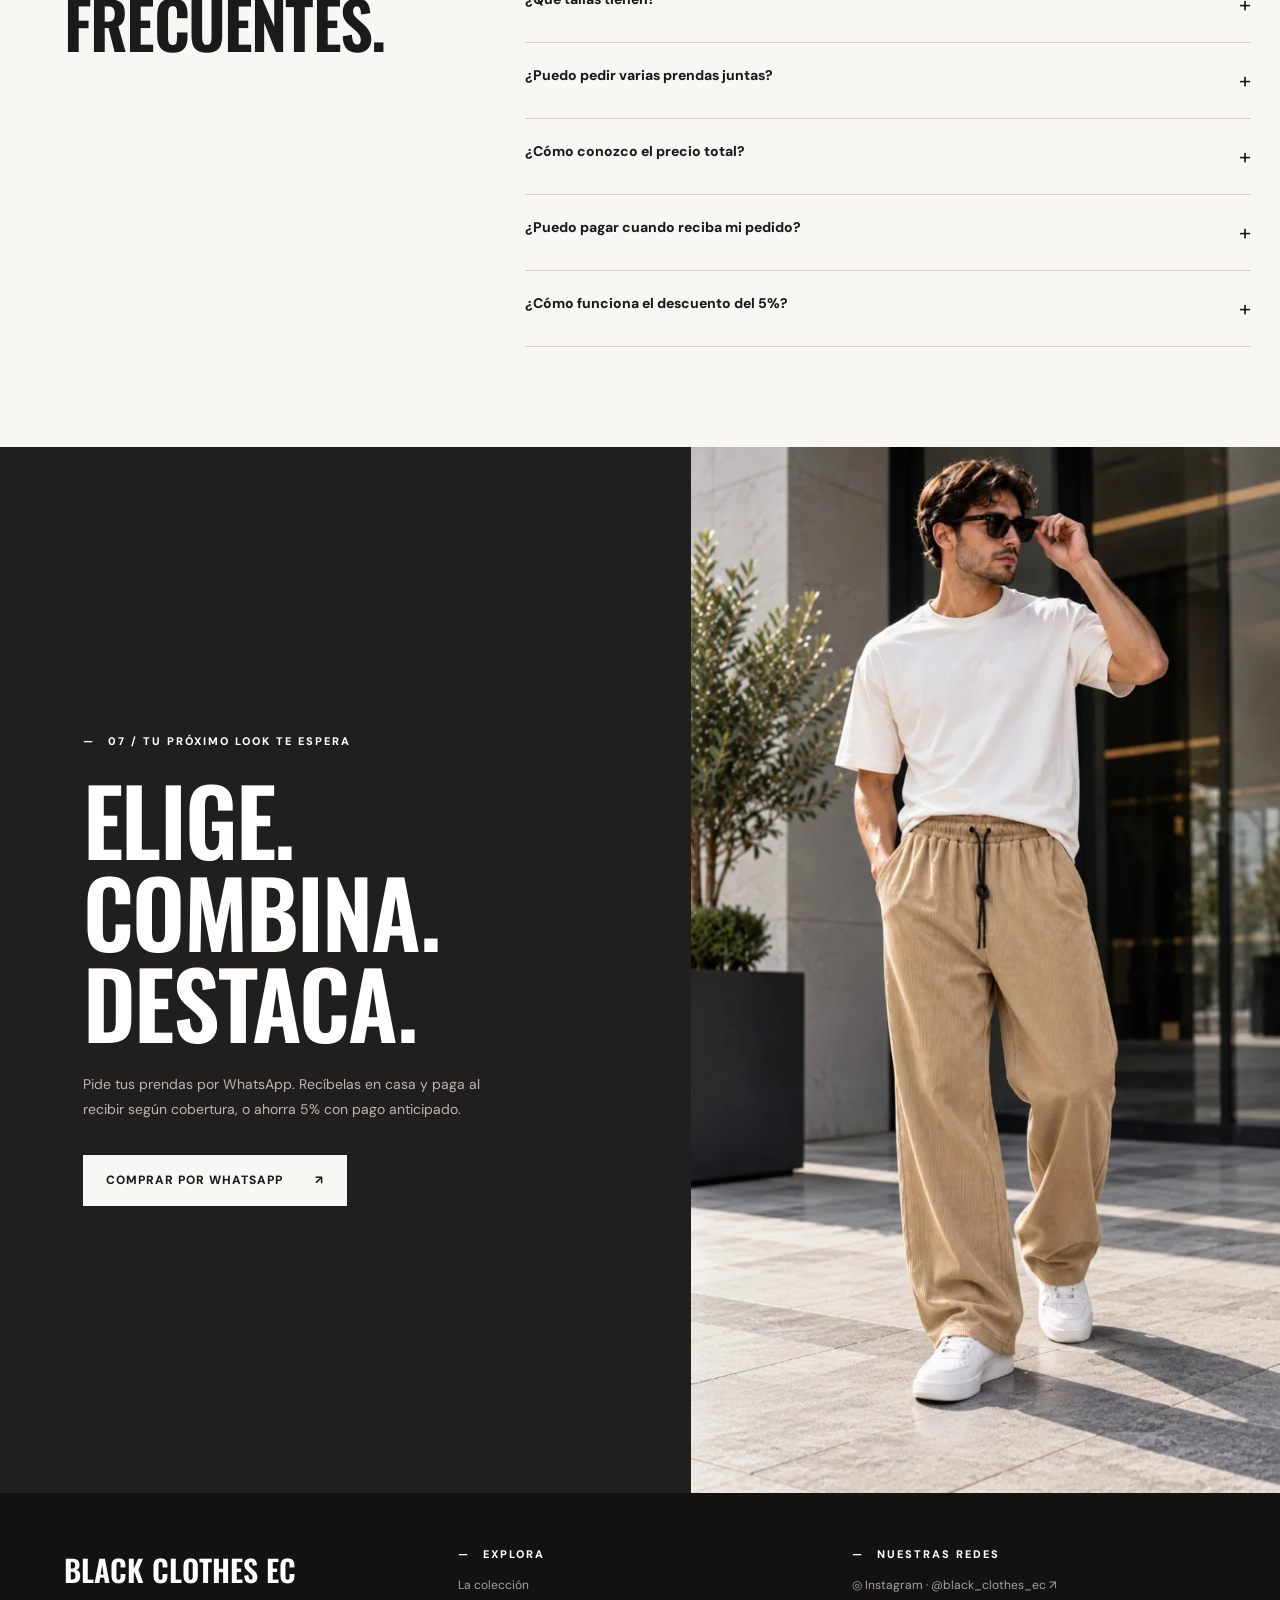
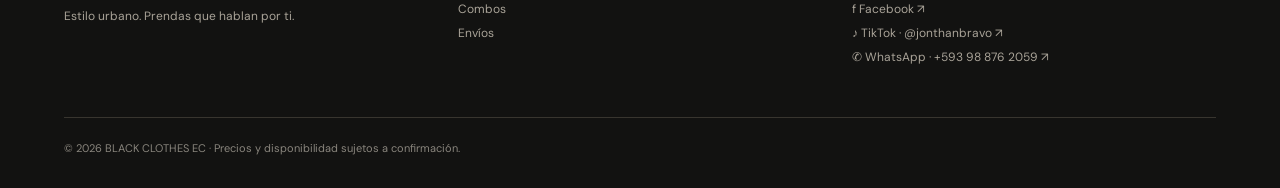
==== commit 1626f365: "Cambiar aviso de reseñas por invitación a comentar en Instagram" ====
--- a/index.html
+++ b/index.html
@@ -70,7 +70,7 @@
       <div class="eyebrow">Experiencias de compra / demostración</div>
       <h2 class="display" id="resenas-titulo">EL ESTILO<br/>HABLA POR<br/><em>SÍ SOLO.</em></h2>
       <p>Un espacio para destacar lo que opinan tus clientes sobre sus prendas y su experiencia de compra.</p>
-      <p class="reviews-disclaimer"><strong>Ejemplos de reseñas:</strong> Los nombres y comentarios siguientes son ilustrativos; no representan compras verificadas. Sustitúyelos por testimonios auténticos antes de publicitarlos como reales.</p>
+      <p class="reviews-disclaimer reviews-invite"><a href="https://www.instagram.com/black_clothes_ec/" target="_blank" rel="noopener noreferrer" aria-label="Enviar tu comentario a Black Clothes EC por Instagram">¿Quieres dejar tu comentario? <strong>Envíanoslo por Instagram ↗</strong></a></p>
     </div>
     <div class="reviews-widget" data-reviews-widget>
       <div class="reviews-topline"><span>TESTIMONIOS DE EJEMPLO</span><span class="reviews-counter" data-review-counter>01 / 03</span></div>
--- a/resenas.css
+++ b/resenas.css
@@ -27,3 +27,8 @@
 @media(max-width:860px){.reviews-layout{grid-template-columns:1fr;gap:35px}.reviews{padding:75px 0}.reviews-widget{box-shadow:12px 12px 0 rgba(159,39,31,.28)}}
 @media(max-width:530px){.reviews-intro h2{font-size:56px}.reviews-widget{padding:25px 20px}.review-quote{font-size:25px}.review-slide-shell{min-height:270px}}
 @media(prefers-reduced-motion:reduce){.review-slide-shell{transition:none}}
+
+.reviews .reviews-invite{margin-top:28px;max-width:440px;font-size:14px;line-height:1.6;color:#f7eee9}
+.reviews .reviews-invite a{color:#f7eee9;display:inline-flex;flex-wrap:wrap;gap:5px 7px;align-items:center;border-bottom:1px solid #c64136;padding-bottom:8px;transition:color .2s,border-color .2s}
+.reviews .reviews-invite a:hover,.reviews .reviews-invite a:focus-visible{color:#f0a59d;border-color:#f0a59d}
+.reviews .reviews-invite strong{color:#f0a59d}
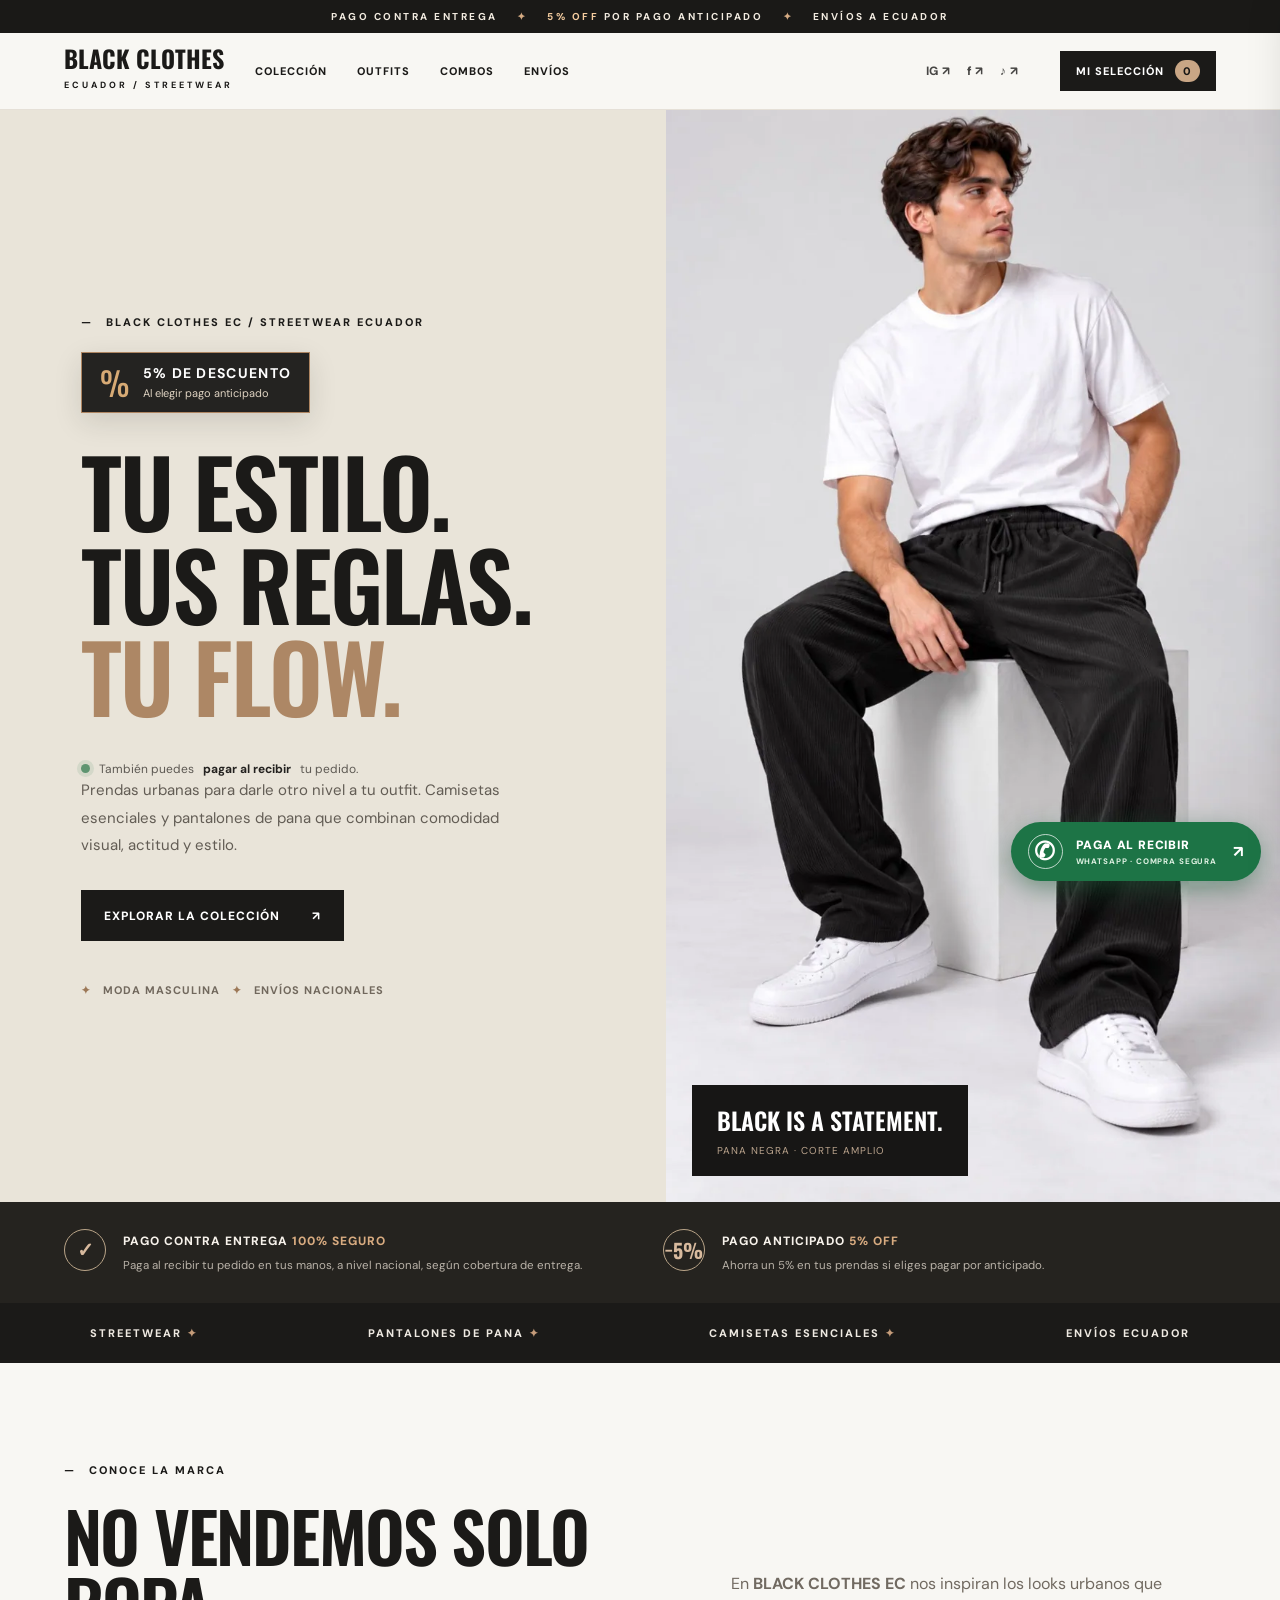
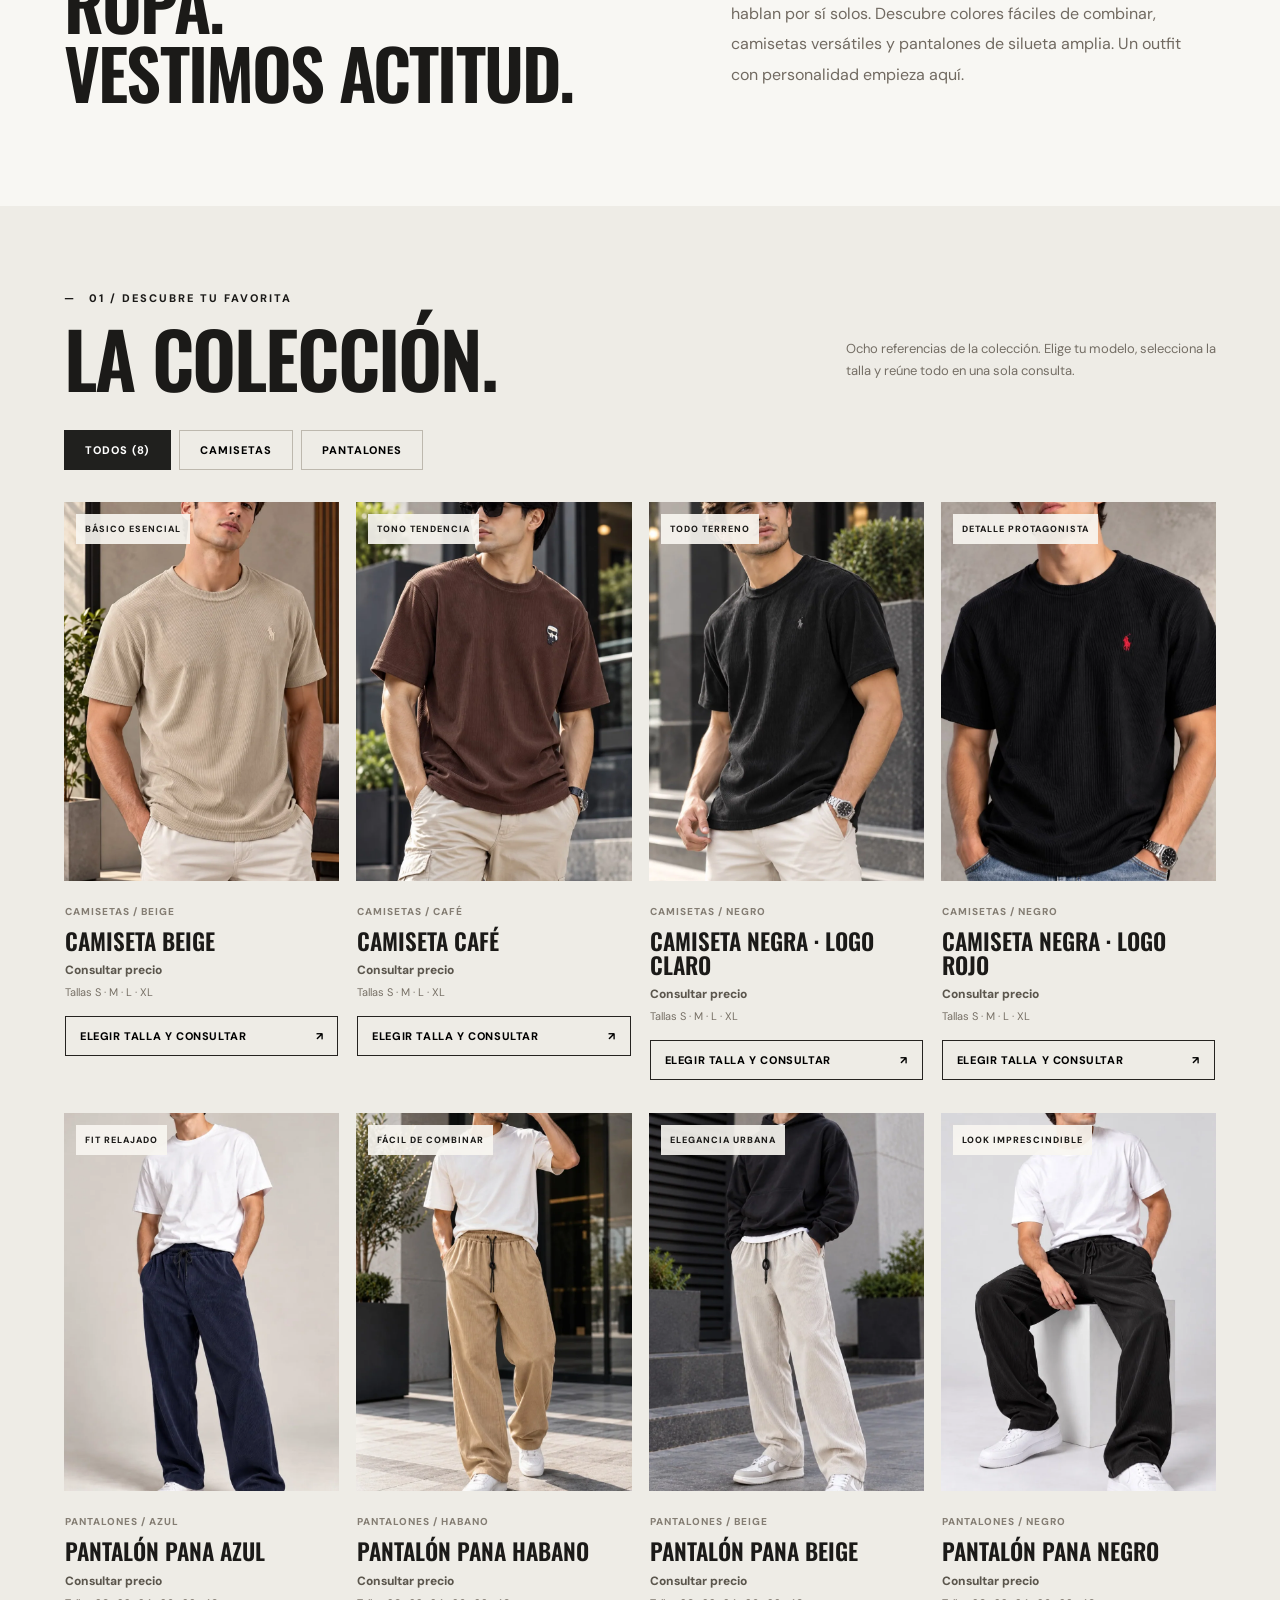
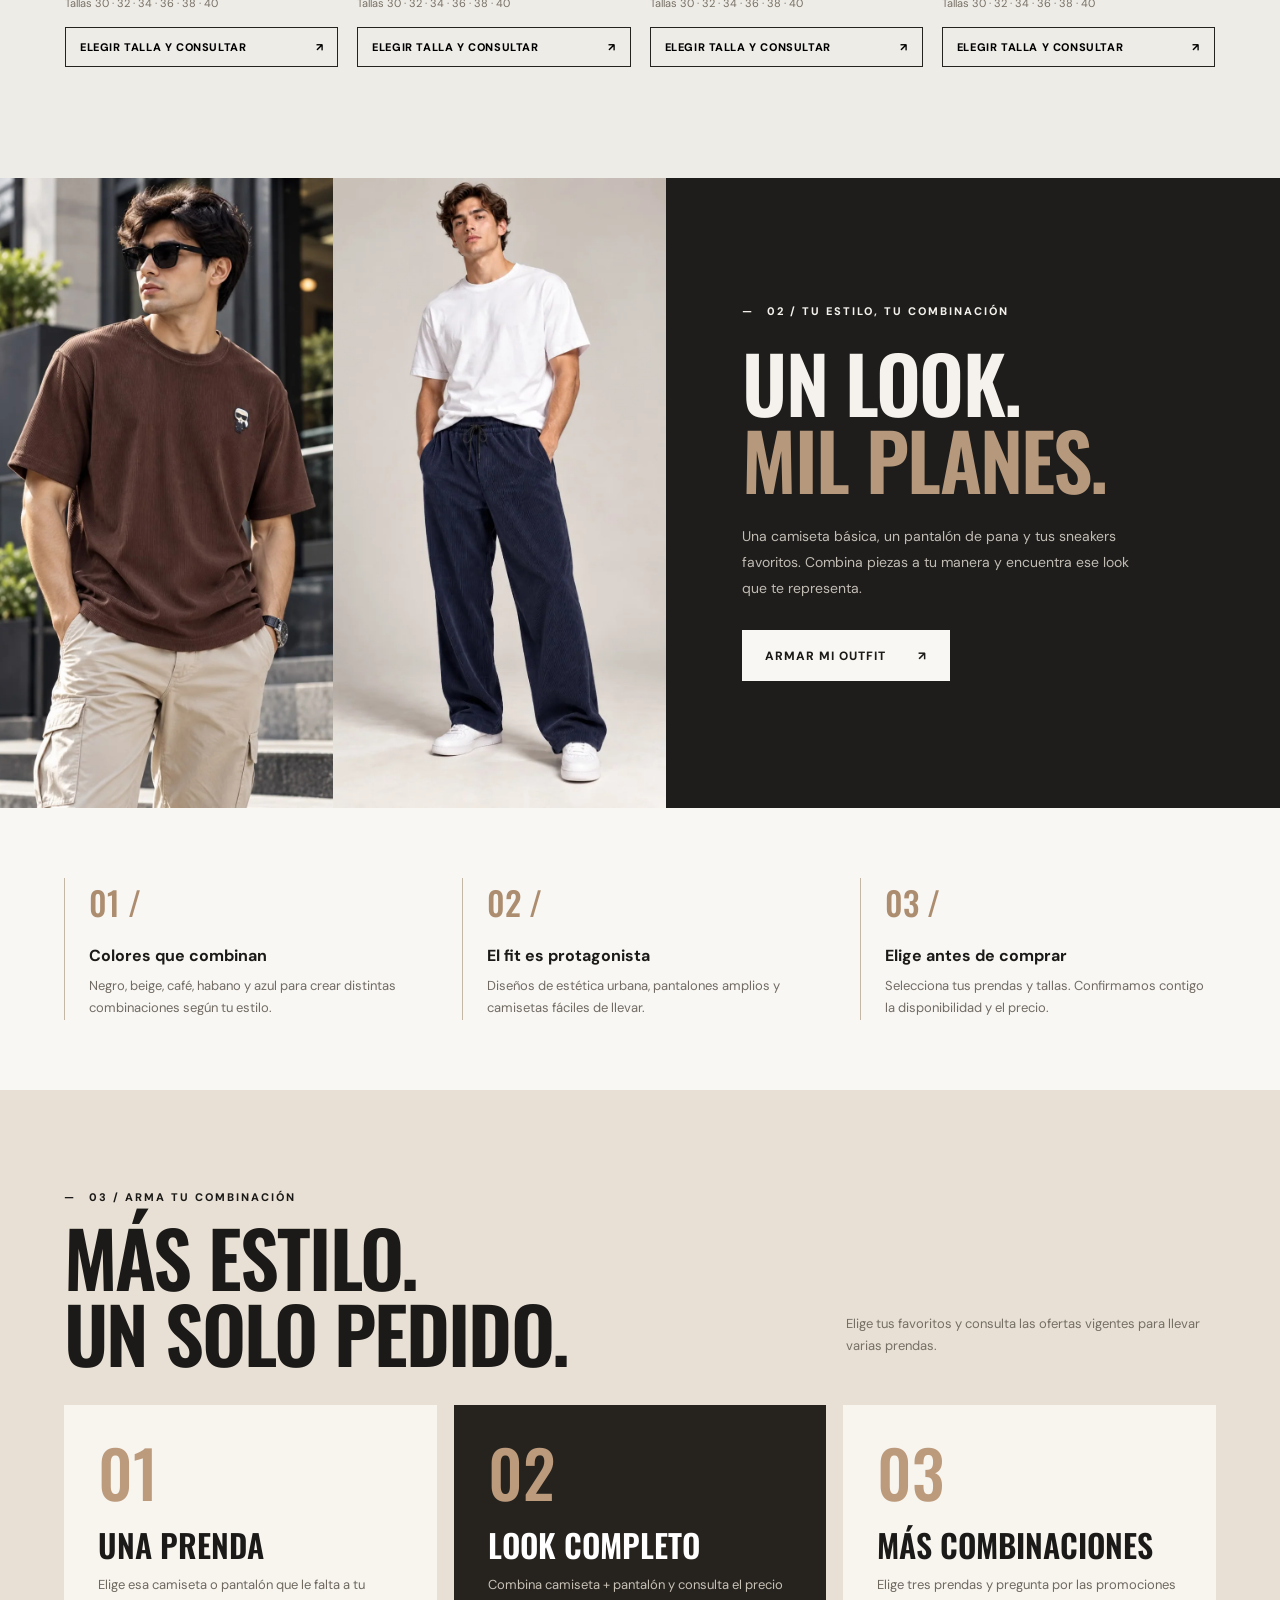
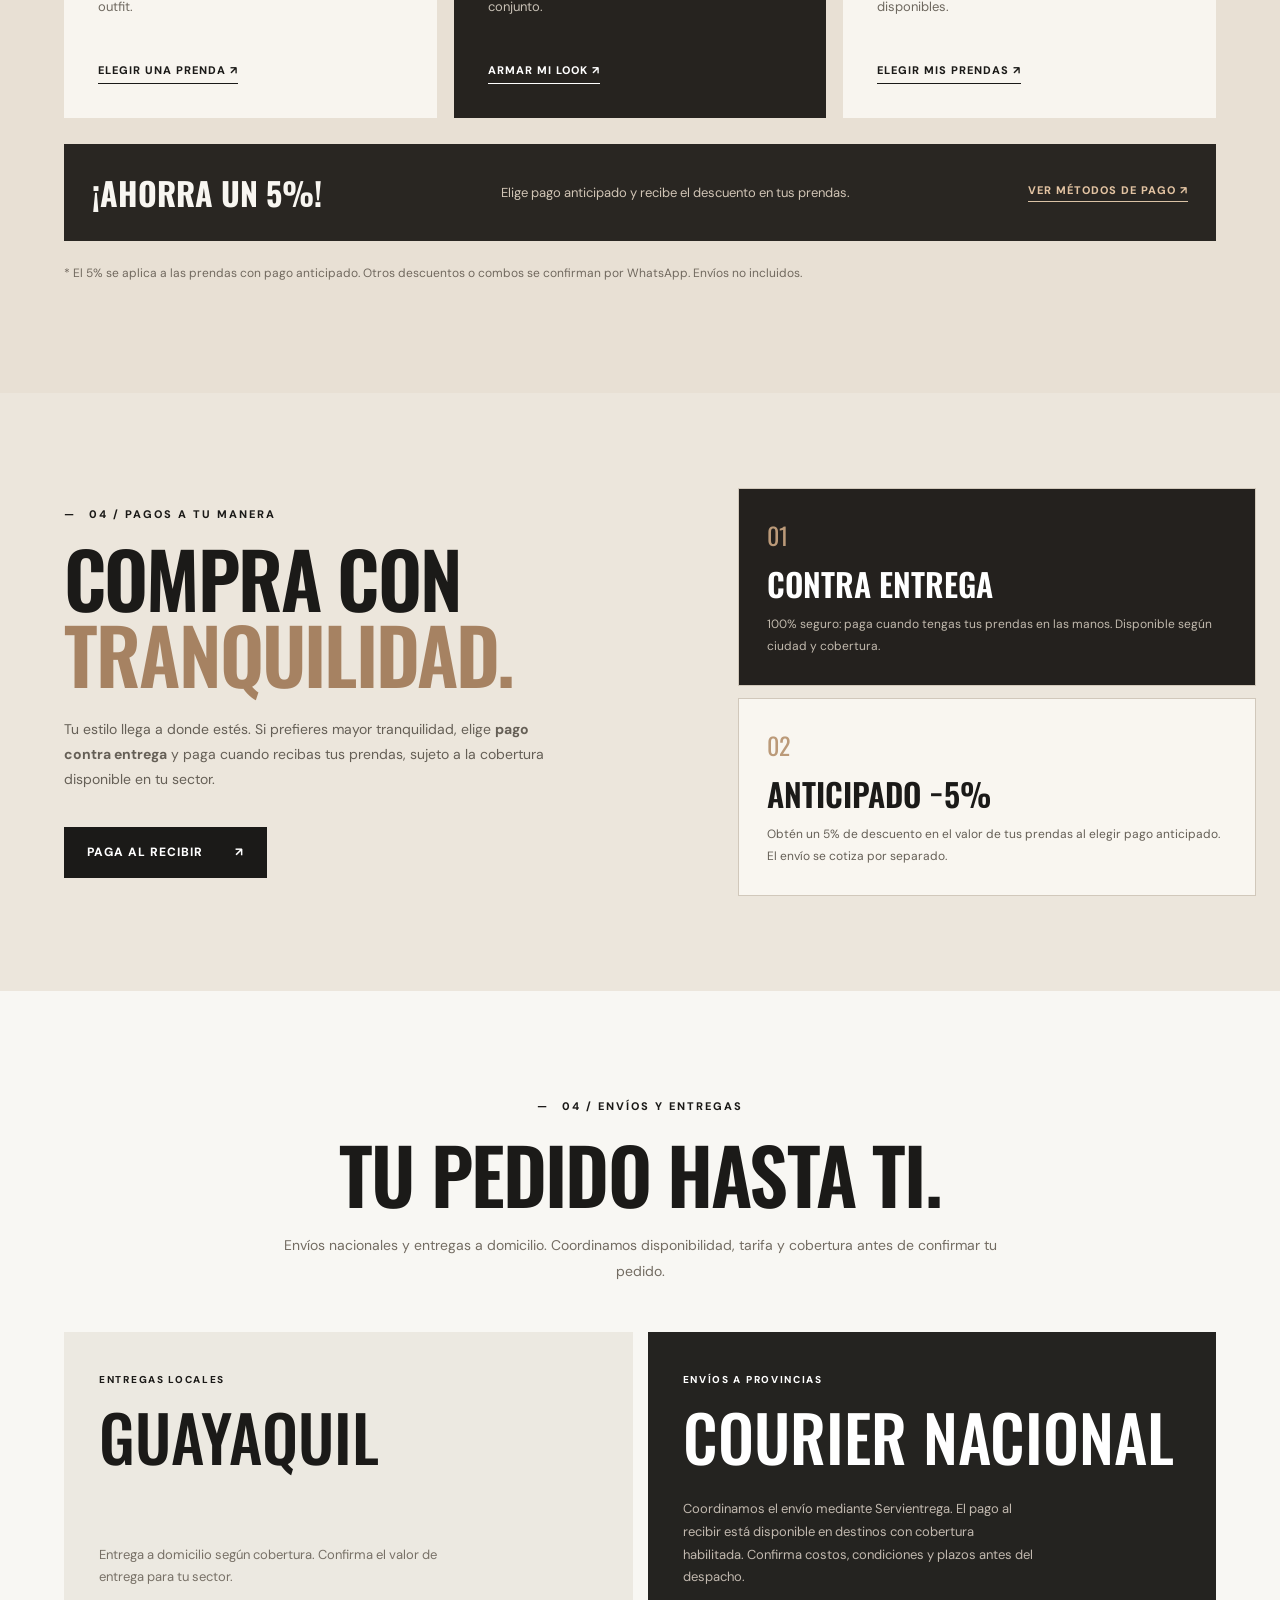
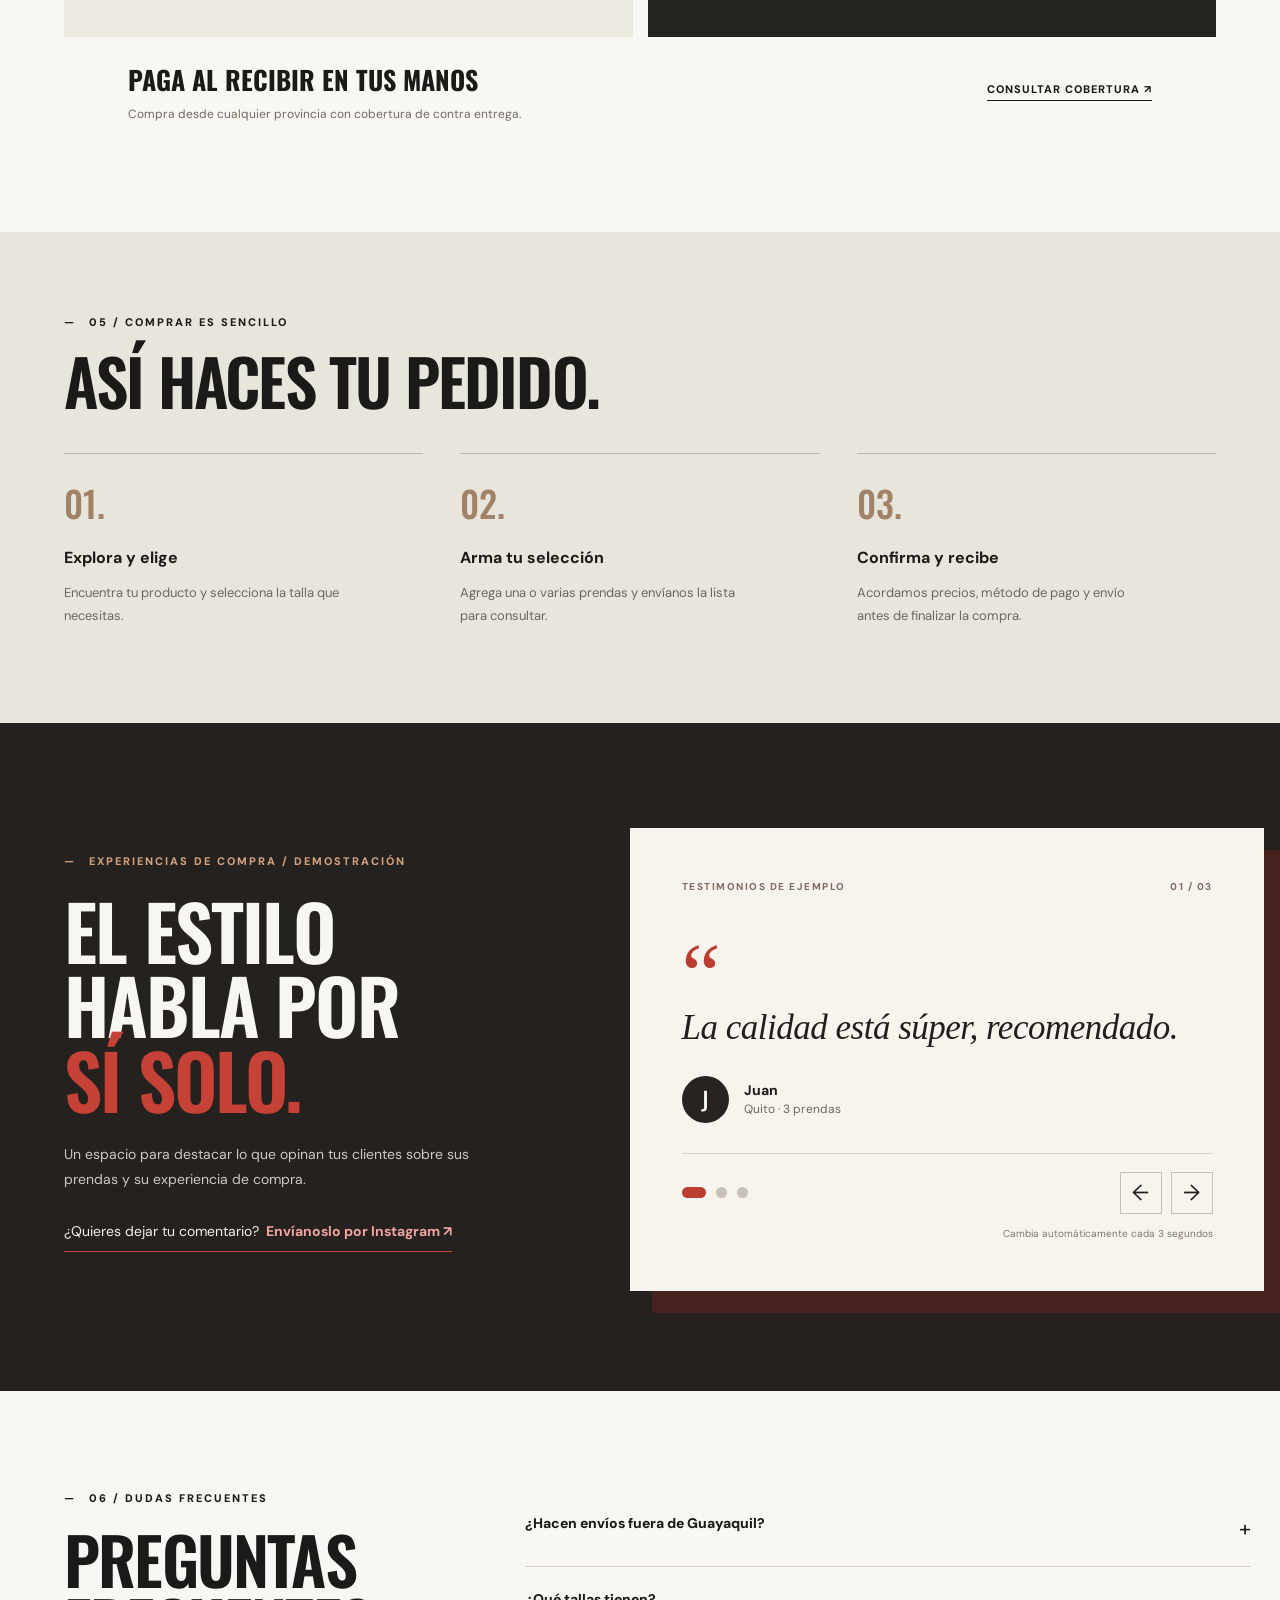
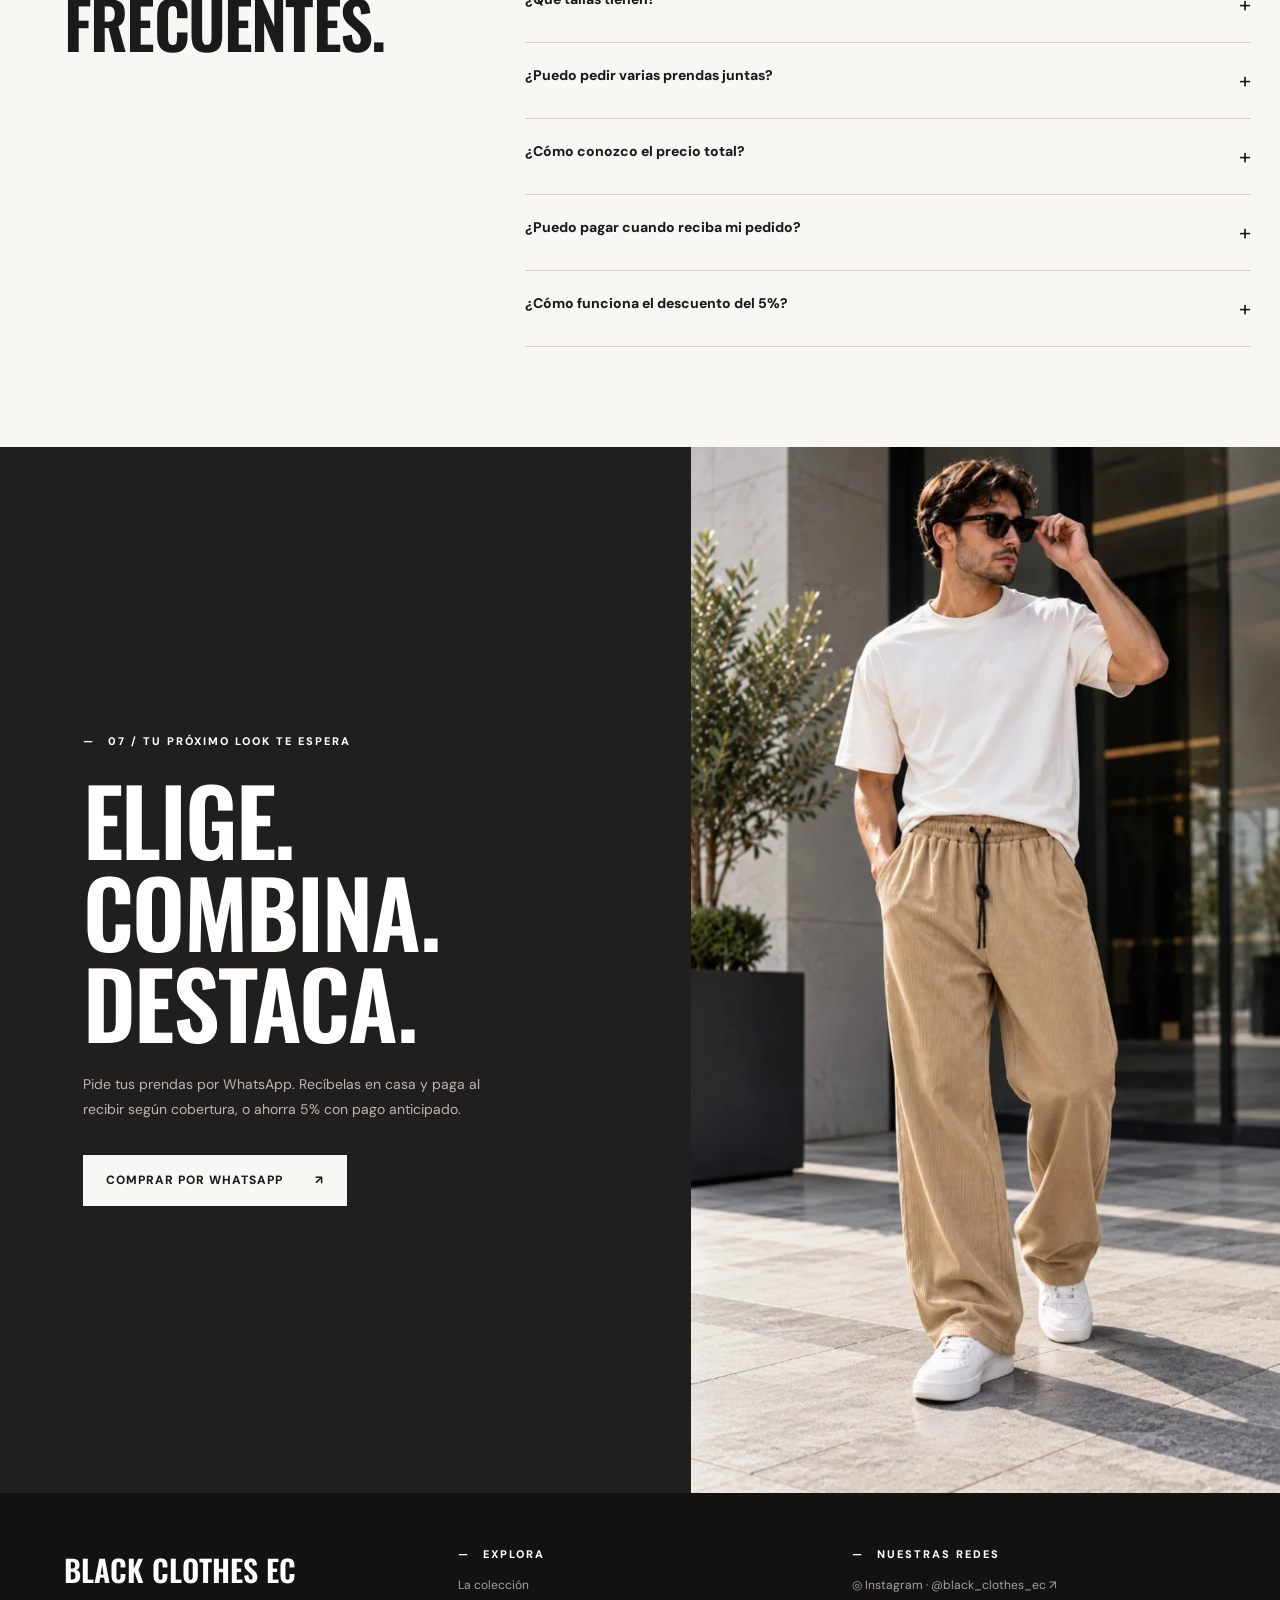
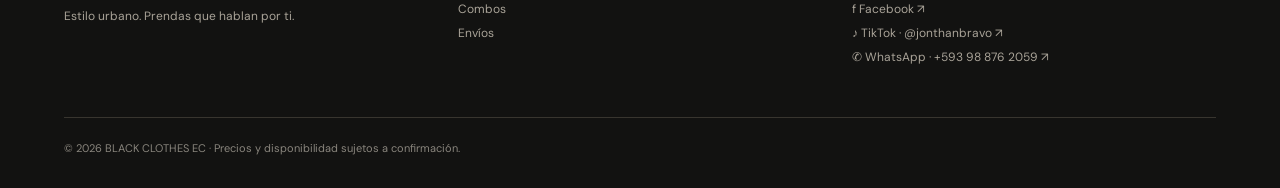
==== commit e22e8198: "Configurar precios de camisetas y pantalones según color" ====
--- a/index.html
+++ b/index.html
@@ -124,9 +124,9 @@
 function notice(s){get('toast').textContent=s;get('toast').classList.add('show');clearTimeout(toastTimer);toastTimer=setTimeout(()=>get('toast').classList.remove('show'),2700)}
 function payMethod(){return document.querySelector('input[name="paymentMode"]:checked')?.value||'contra_entrega'}
 function payText(){return payMethod()==='anticipado'?`Pago anticipado (solicito ${reduce}% de descuento en prendas)`:'Pago contra entrega (pago al recibir, según cobertura)'}
-function lineFor(c){const p=products.find(p=>p.id===c.id);return `• ${p.name} | talla ${c.size} | cantidad ${c.qty}`}
+function lineFor(c){const p=products.find(p=>p.id===c.id);return `• ${p.name} | talla ${c.size} | cantidad ${c.qty} | precio unitario: ${fmt(price(p))}`}
 function messageForCart(){return `Hola, BLACK CLOTHES EC 👋\nMe interesan estas prendas:\n\n${cart.map(lineFor).join('\n')}\n\nMétodo de pago: ${payText()}.\n¿Me confirman disponibilidad, valor total y costo de envío a mi ciudad? ¡Gracias!`}
-function messageForProduct(){if(!current||!selected)return '';return `Hola, BLACK CLOTHES EC 👋\nQuiero consultar este producto:\n• ${current.name}\n• Color: ${current.color}\n• Talla: ${selected}\nMétodo de pago: Contra entrega (paga al recibir, según cobertura).\n¿Me confirman el precio y el costo de envío? ¡Gracias!`}
+function messageForProduct(){if(!current||!selected)return '';return `Hola, BLACK CLOTHES EC 👋\nQuiero consultar este producto:\n• ${current.name}\n• Color: ${current.color}\n• Talla: ${selected}\n• Precio: ${fmt(price(current))}\nMétodo de pago: Contra entrega (paga al recibir, según cobertura).\n¿Me confirman la disponibilidad y el costo de envío? ¡Gracias!`}
 function close(){['drawer','modal','messageBox'].forEach(id=>{get(id).classList.remove('open');get(id).setAttribute('aria-hidden','true')});get('overlay').classList.remove('open');get('productWhatsapp').classList.remove('open');document.body.classList.remove('modal-open');document.body.style.overflow=''}
 function show(id){close();get(id).classList.add('open');get(id).setAttribute('aria-hidden','false');get('overlay').classList.add('open');document.body.style.overflow='hidden';if(id==='modal'){document.body.classList.add('modal-open');const button=get('productWhatsapp');button.classList.remove('open');void button.offsetWidth;button.classList.add('open')}}
 function count(){document.querySelectorAll('[data-count]').forEach(e=>e.textContent=cart.reduce((s,a)=>s+a.qty,0))}
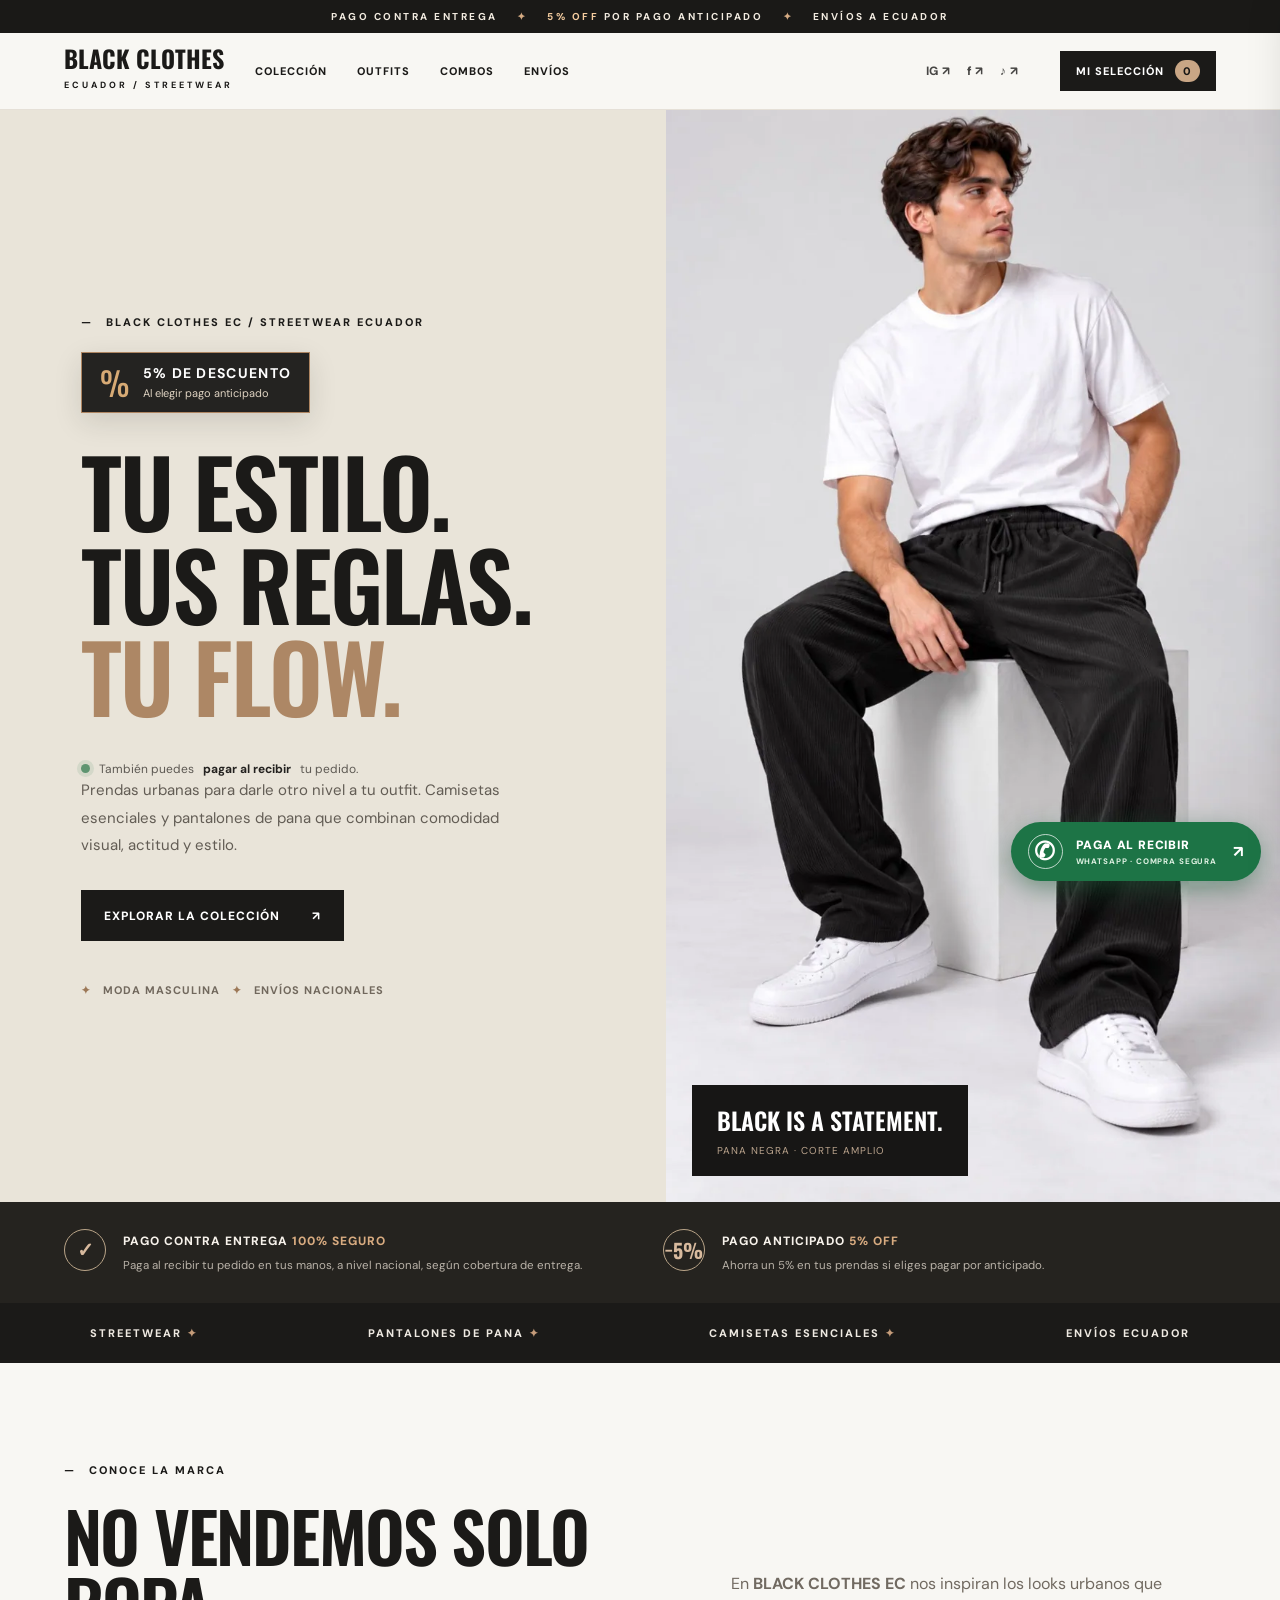
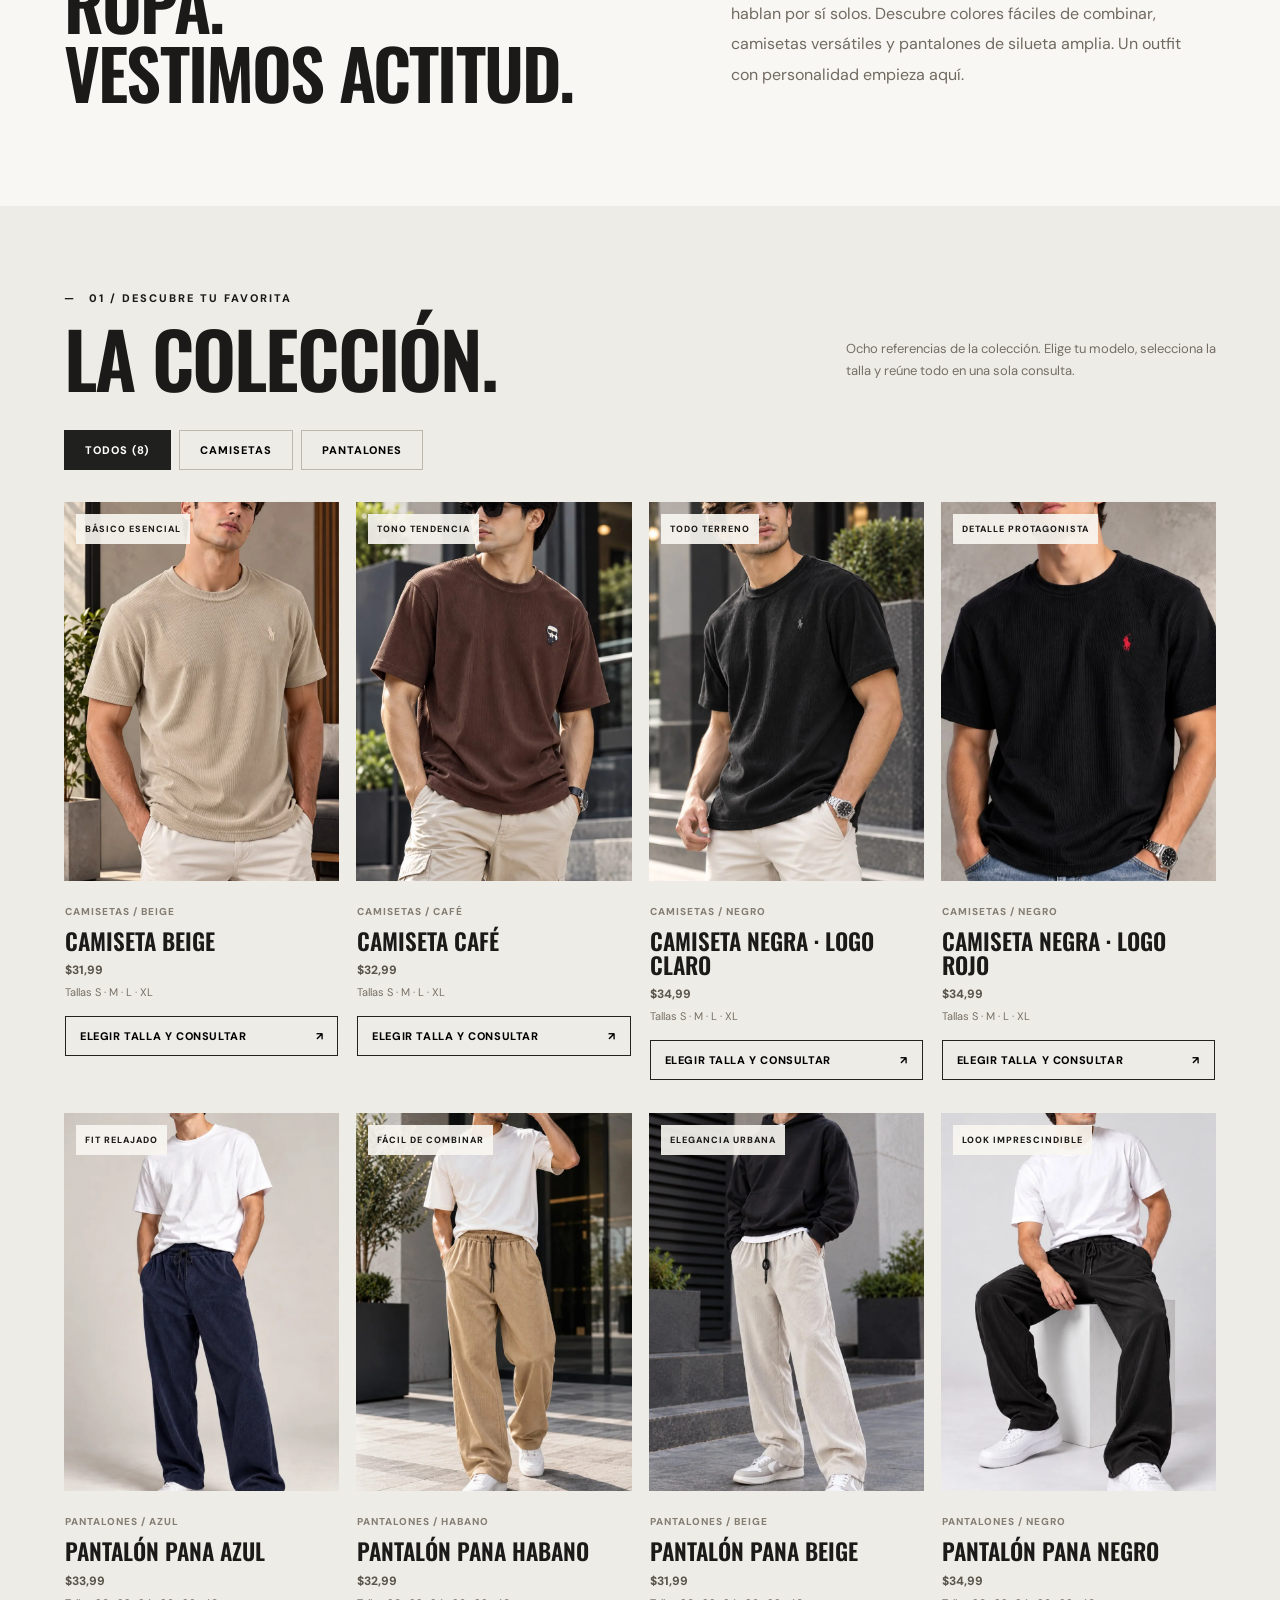
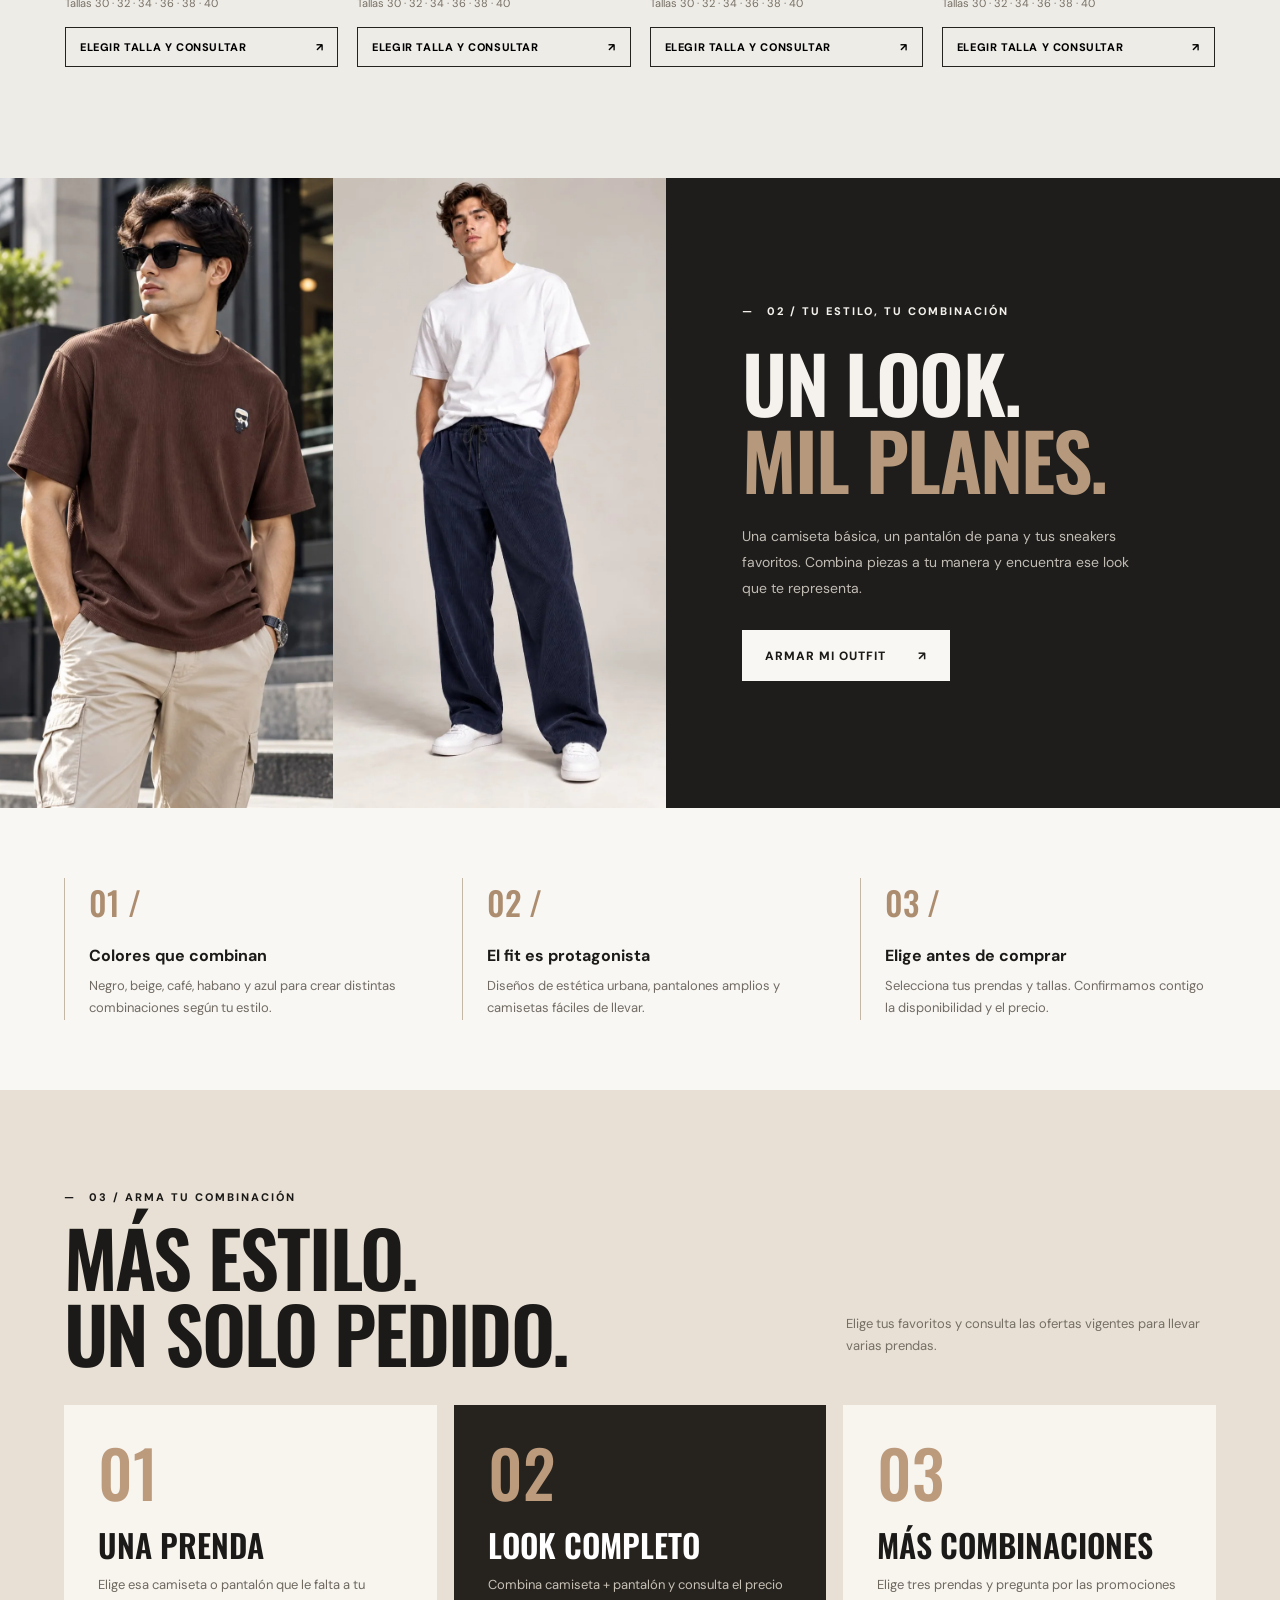
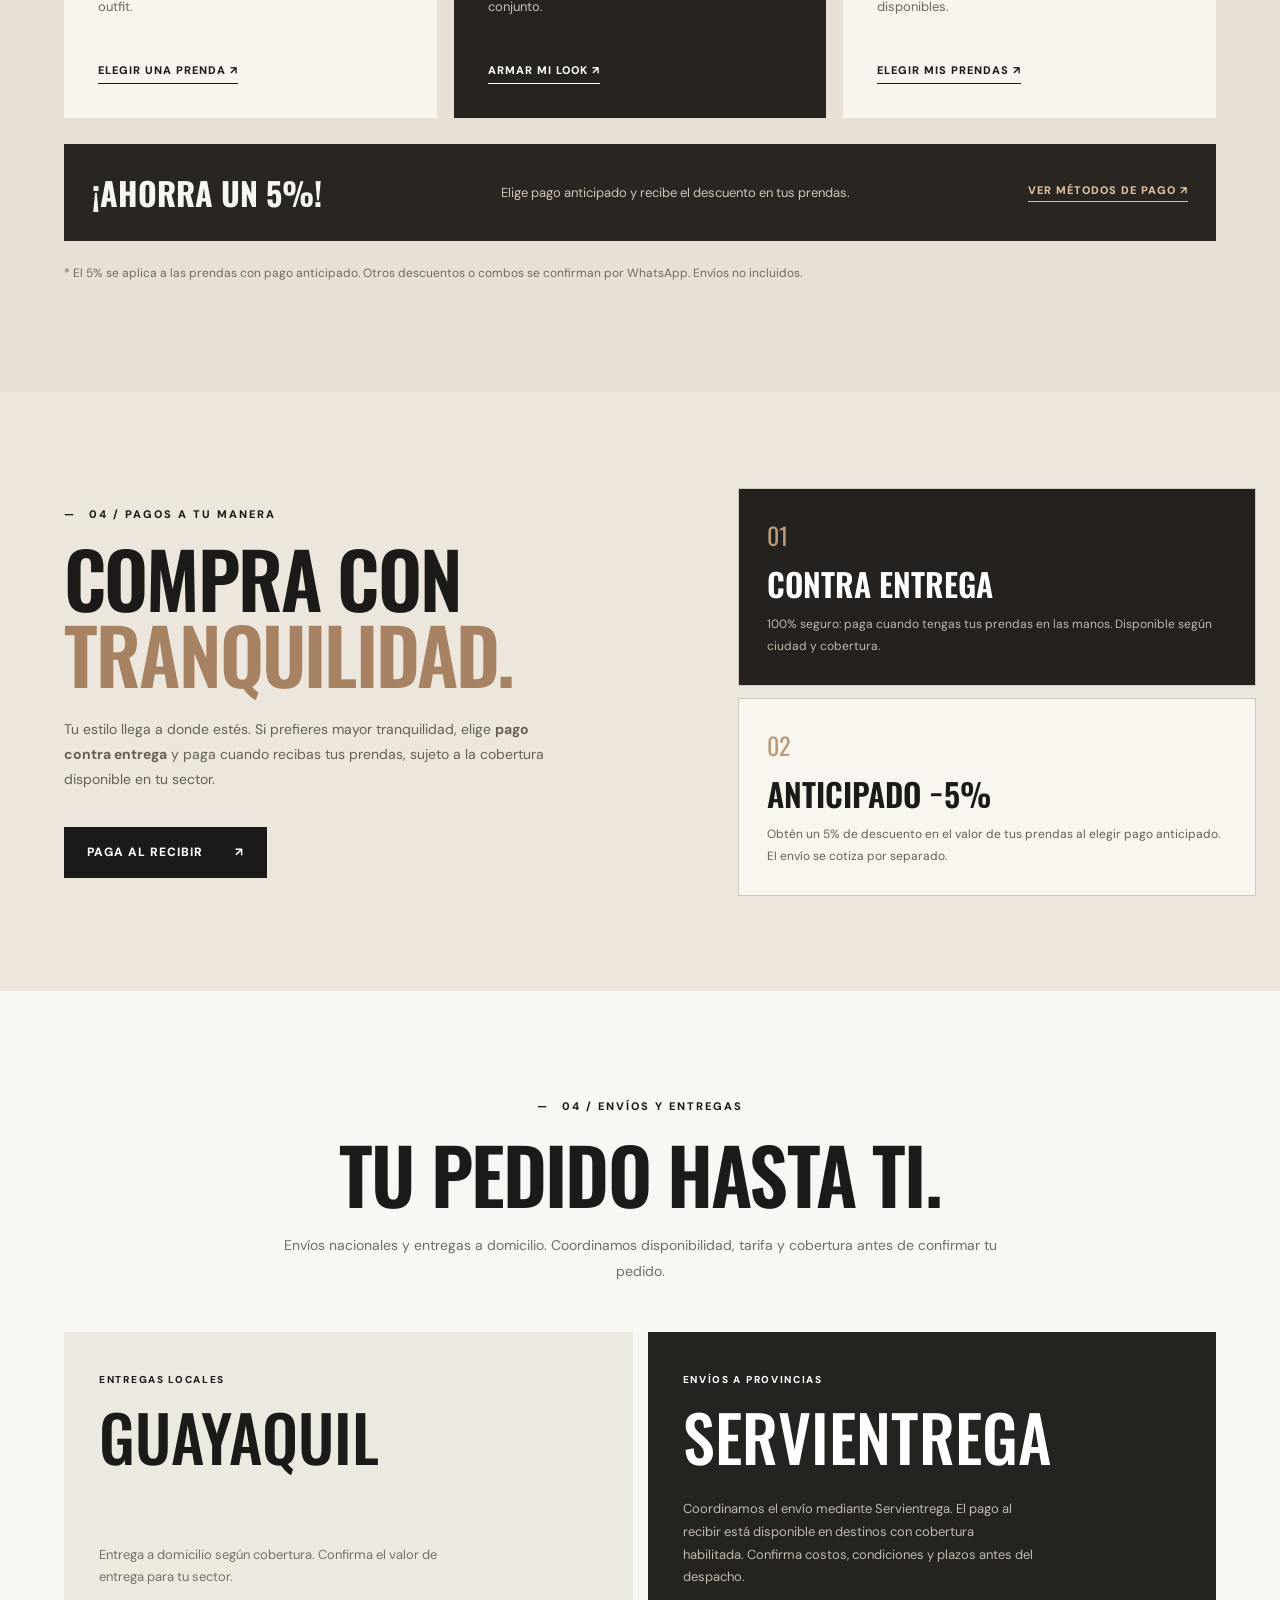
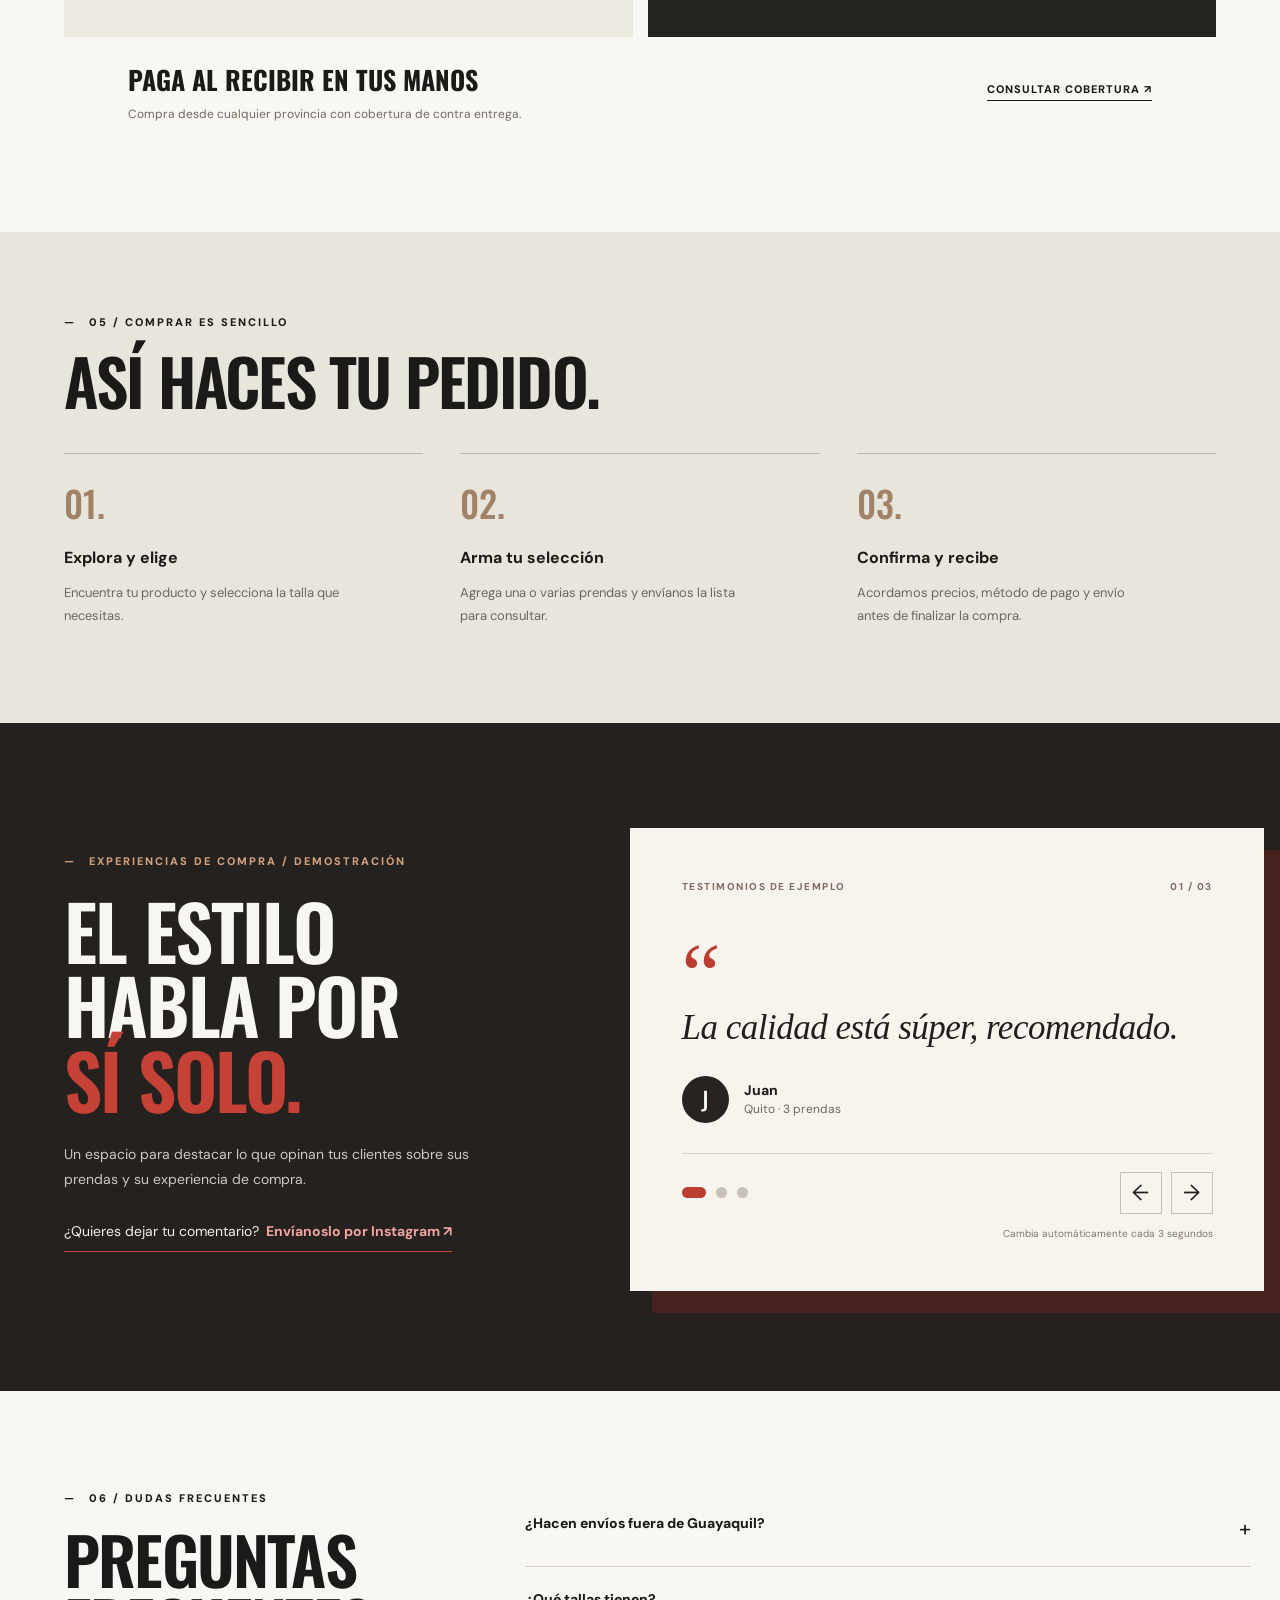
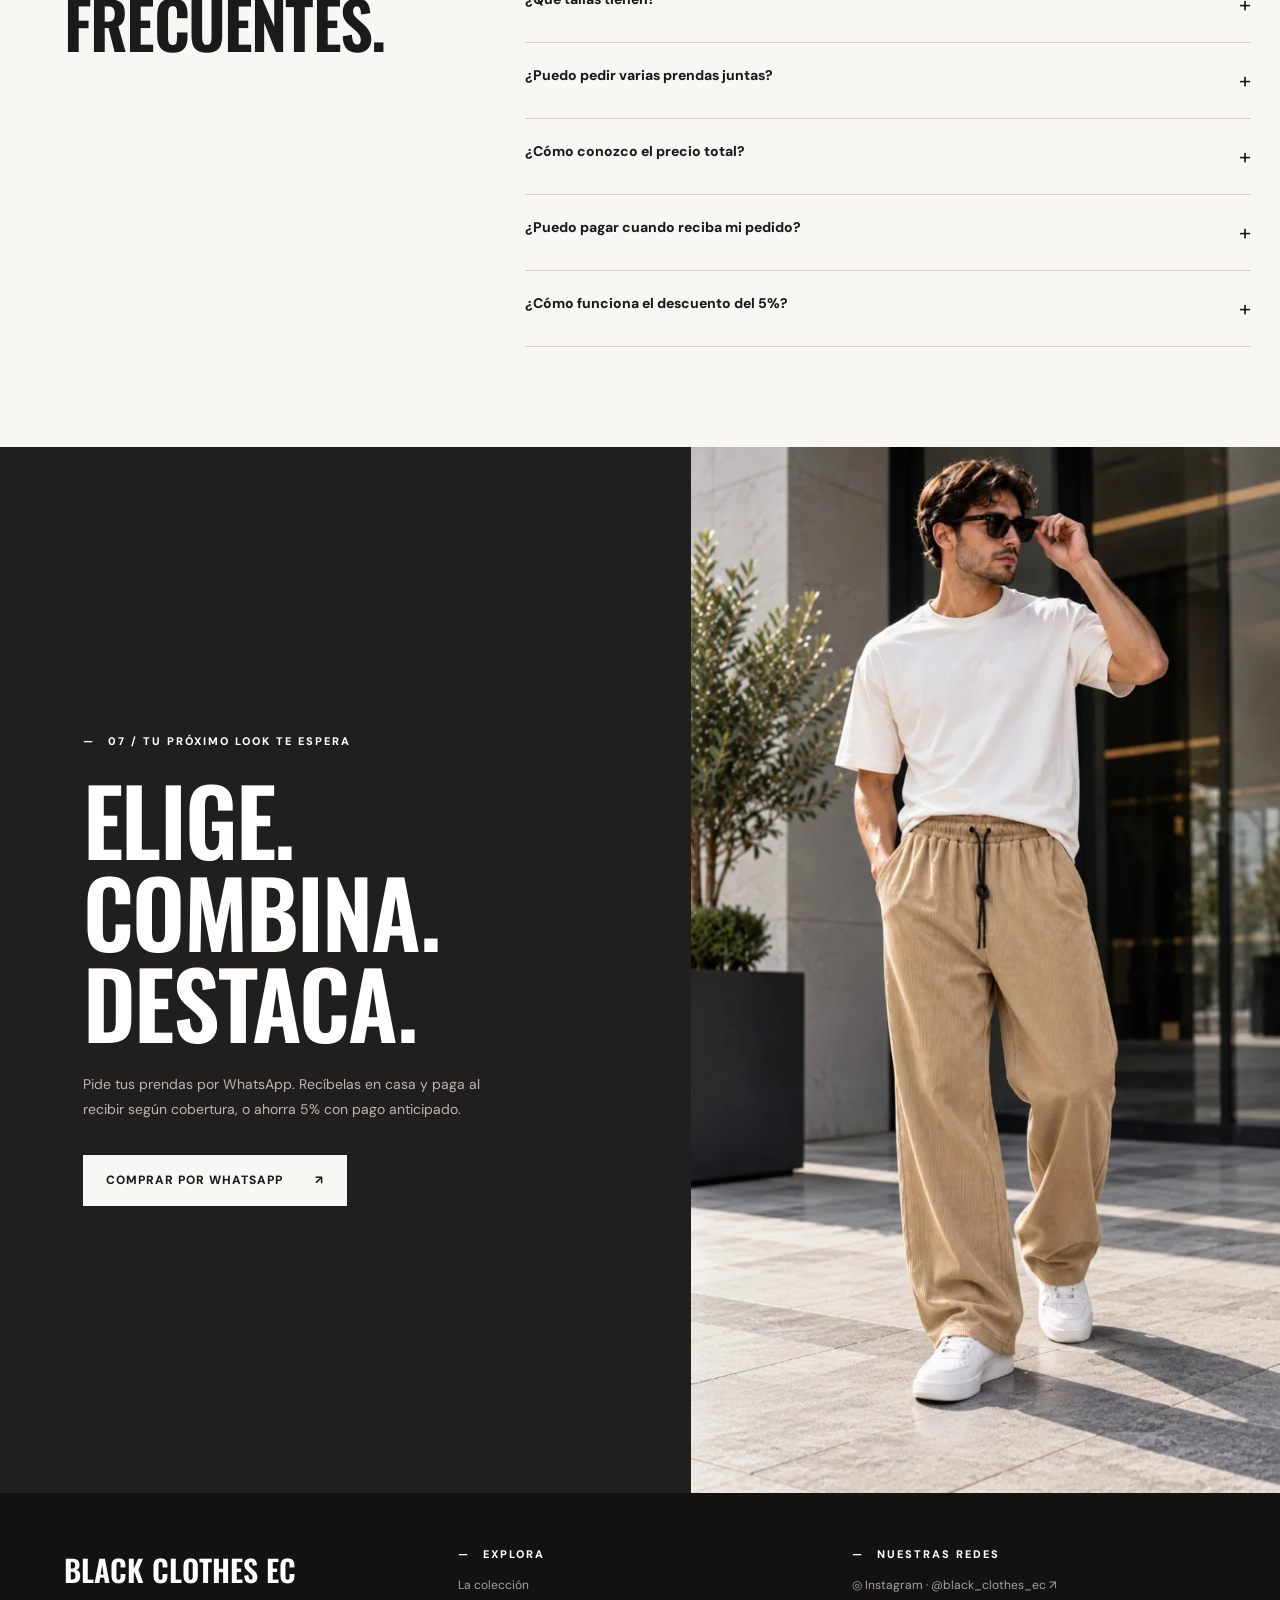
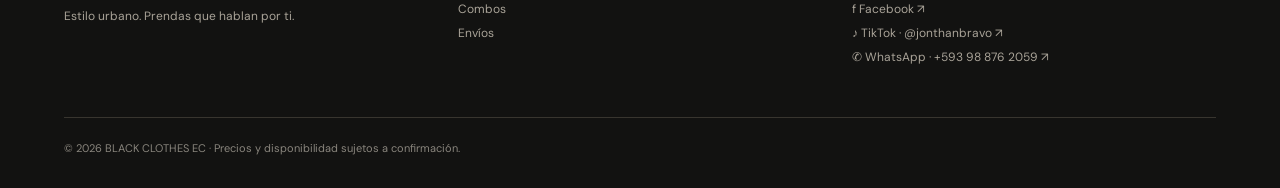
==== commit 5b29d972: "Corregir carga de config.js para mostrar precios del catálogo" ====
--- a/index.html
+++ b/index.html
@@ -35,7 +35,7 @@
 
 @media(max-width:520px){.payment-feature .display{font-size:clamp(37px,10vw,49px);letter-spacing:-1.8px;overflow-wrap:anywhere}}
 </style>
-<script defer="" src="config.js"></script>
+<script src="./config.js?v=20261013-precios-corregidos"></script>
 <link as="image" fetchpriority="high" href="pan-negro-1.webp" rel="preload"/>
 <link as="image" href="cam-beige-1.webp" rel="preload"/>
 <link as="image" href="cam-cafe-1.webp" rel="preload"/><link rel="stylesheet" href="./resenas.css"/></head>
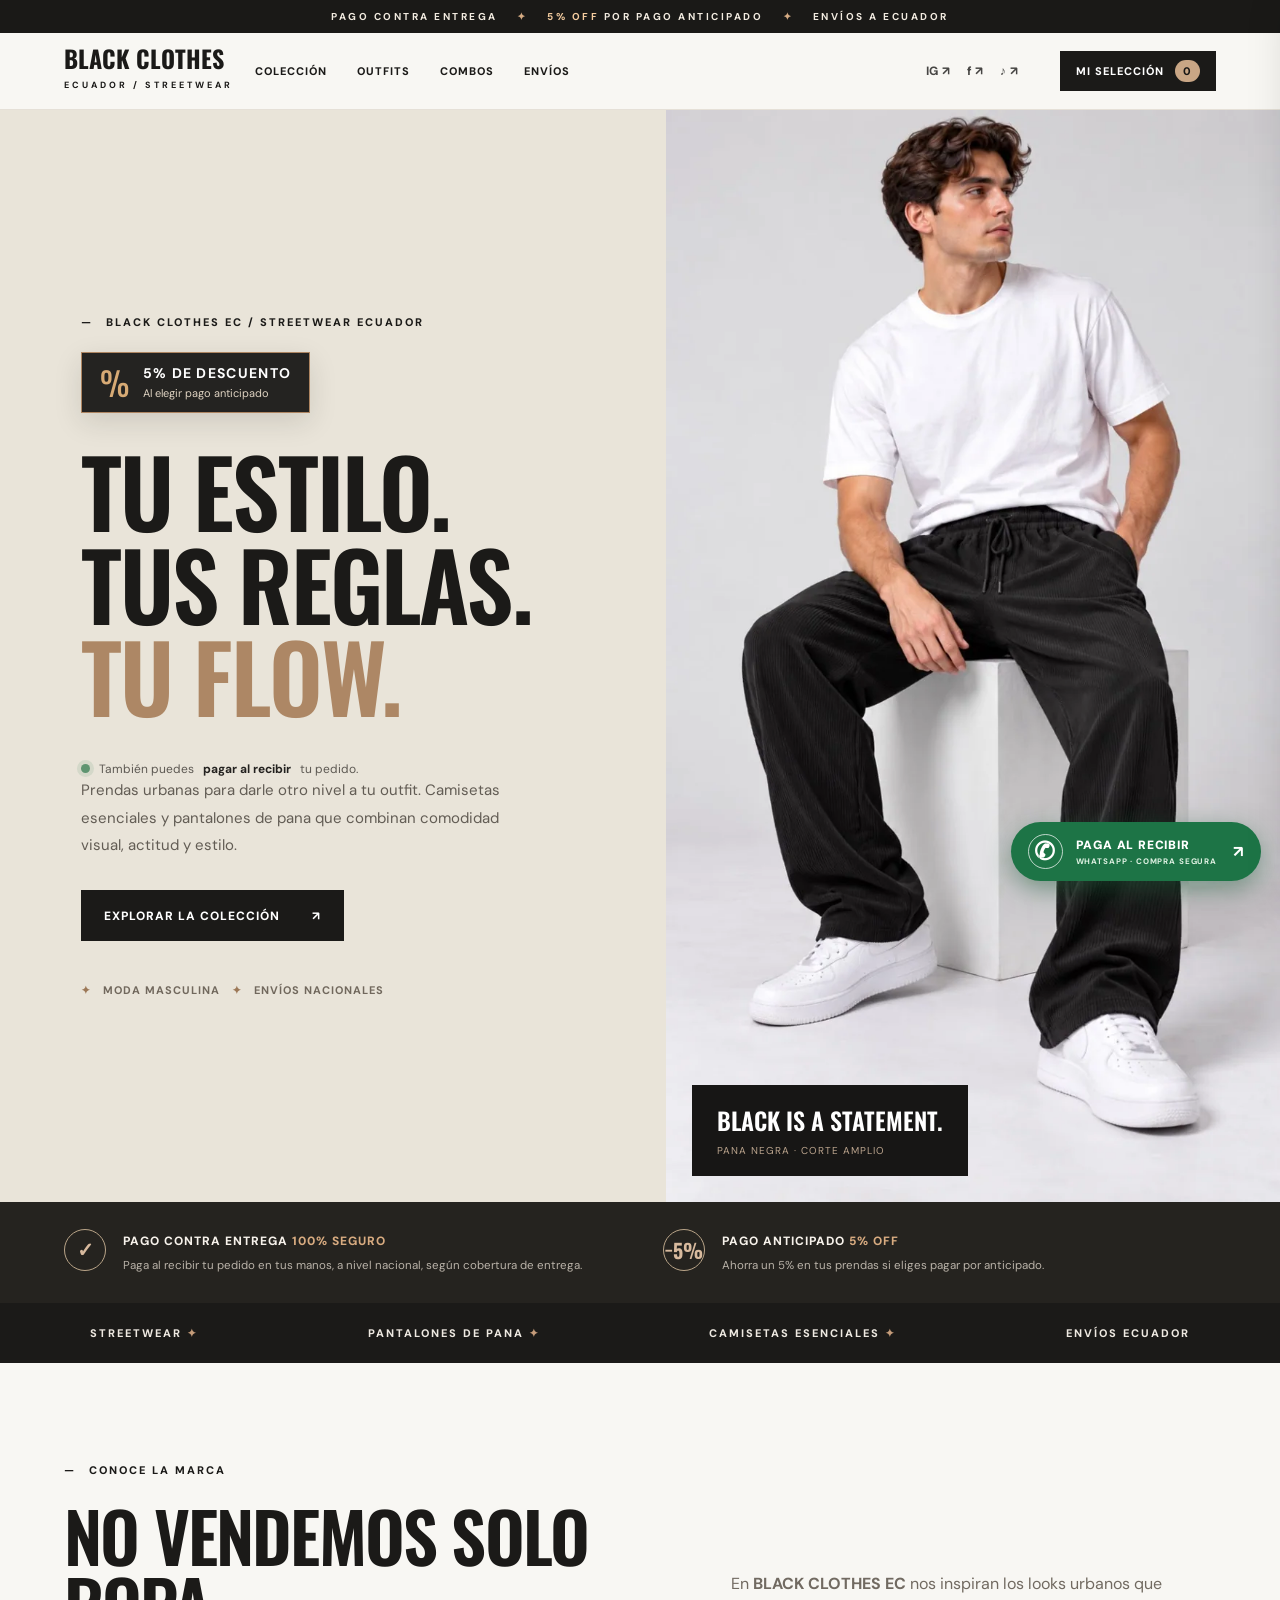
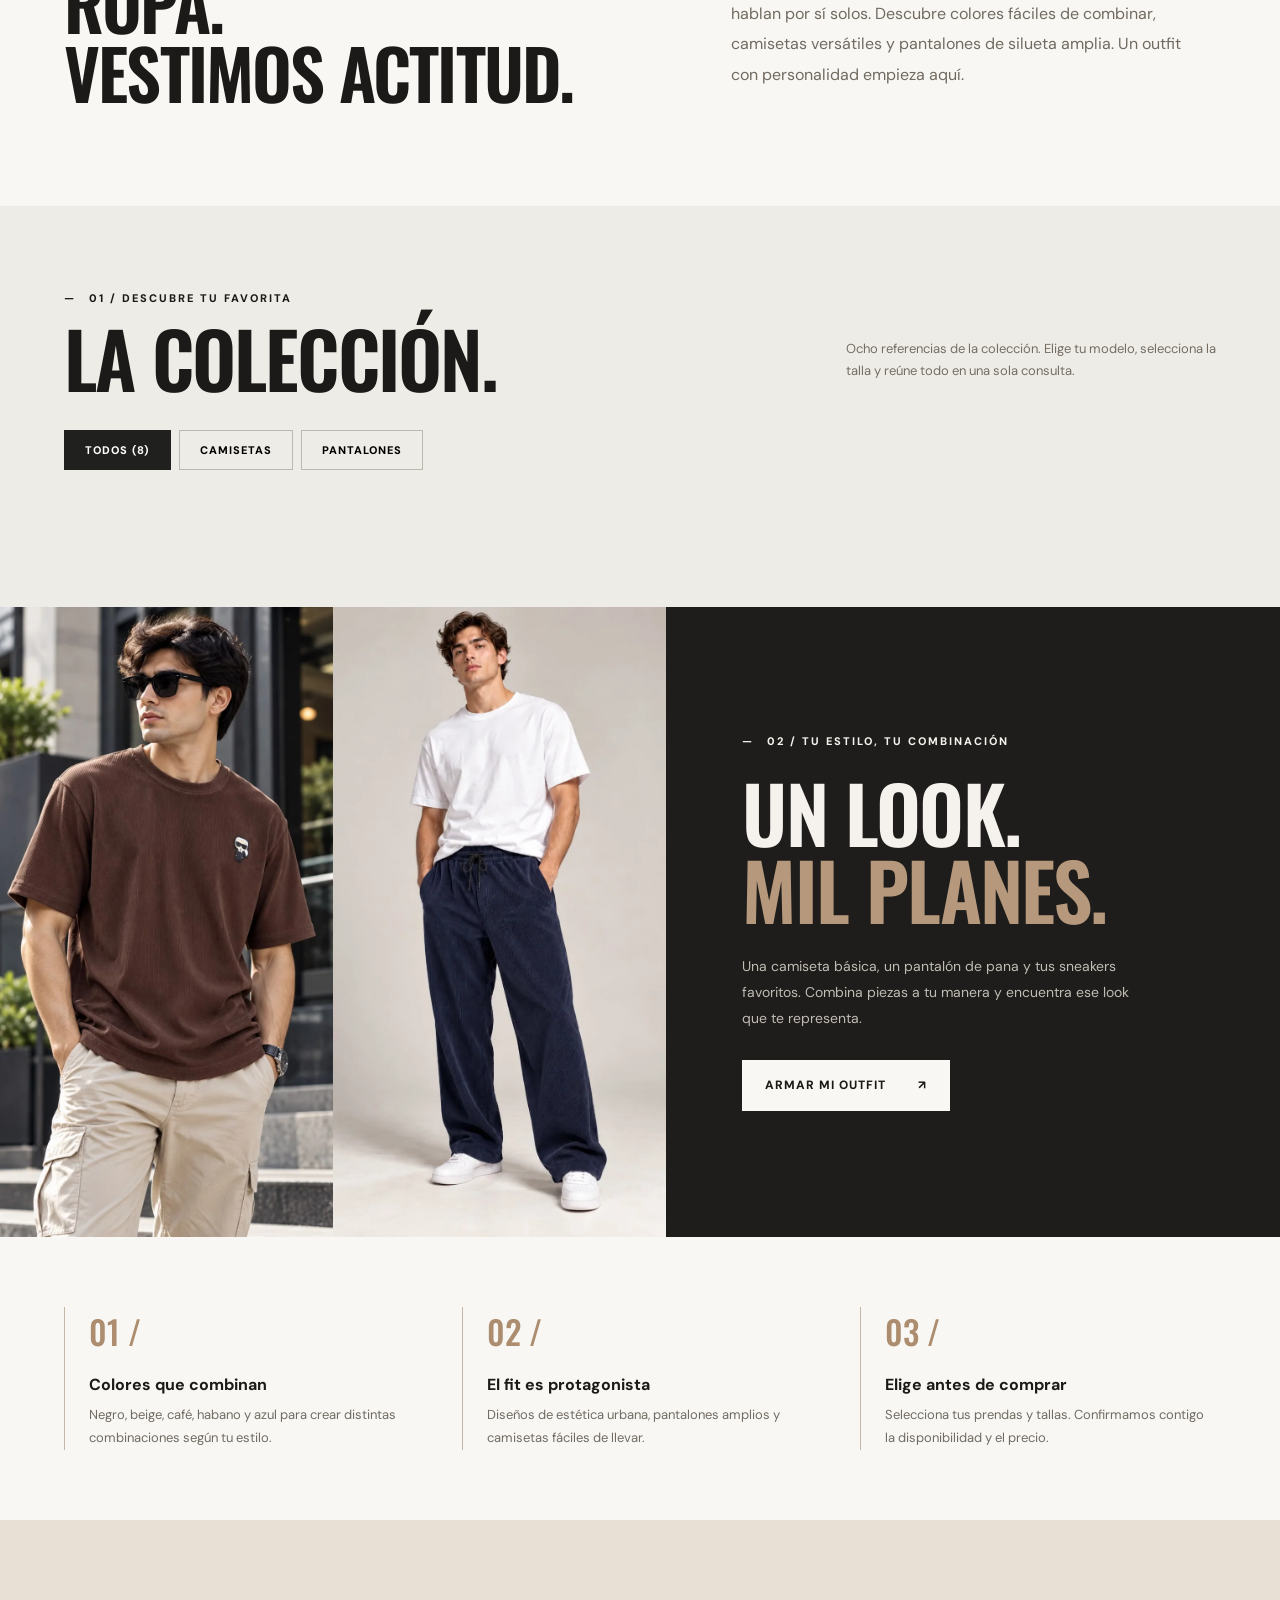
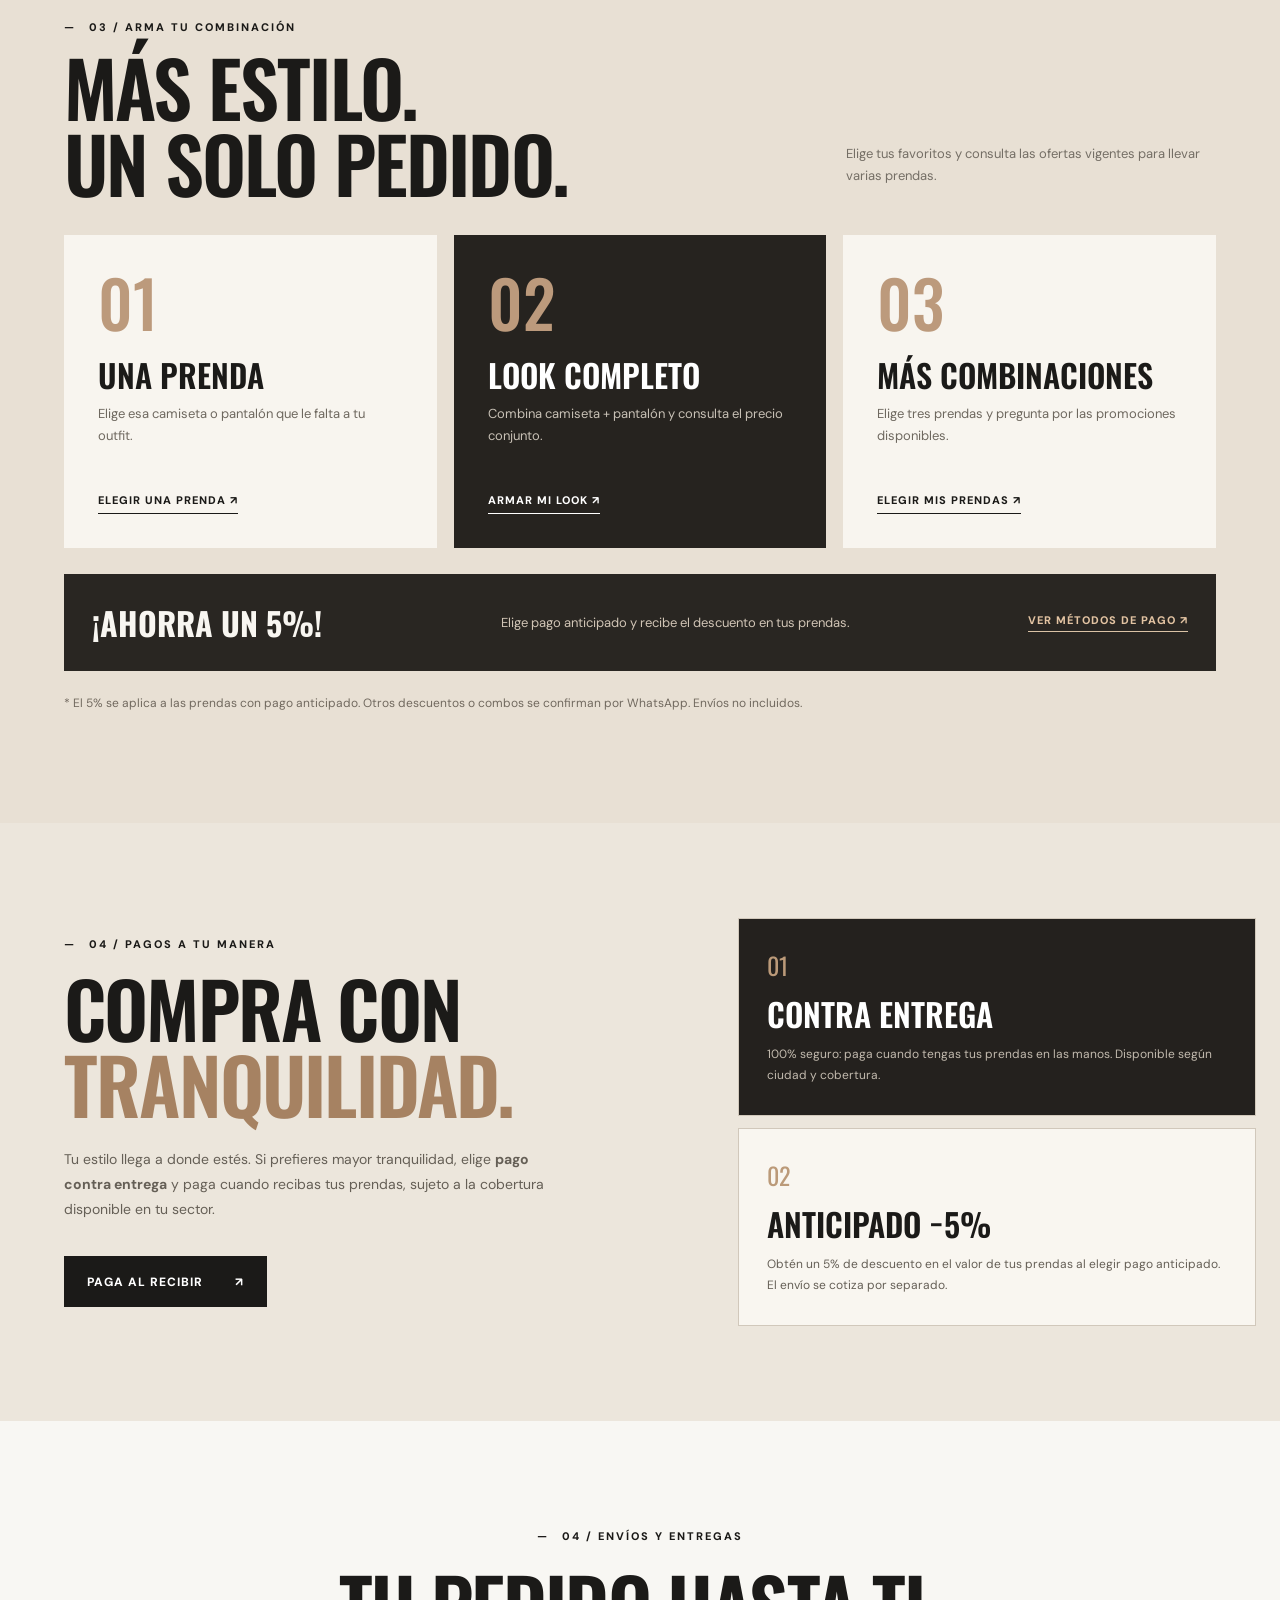
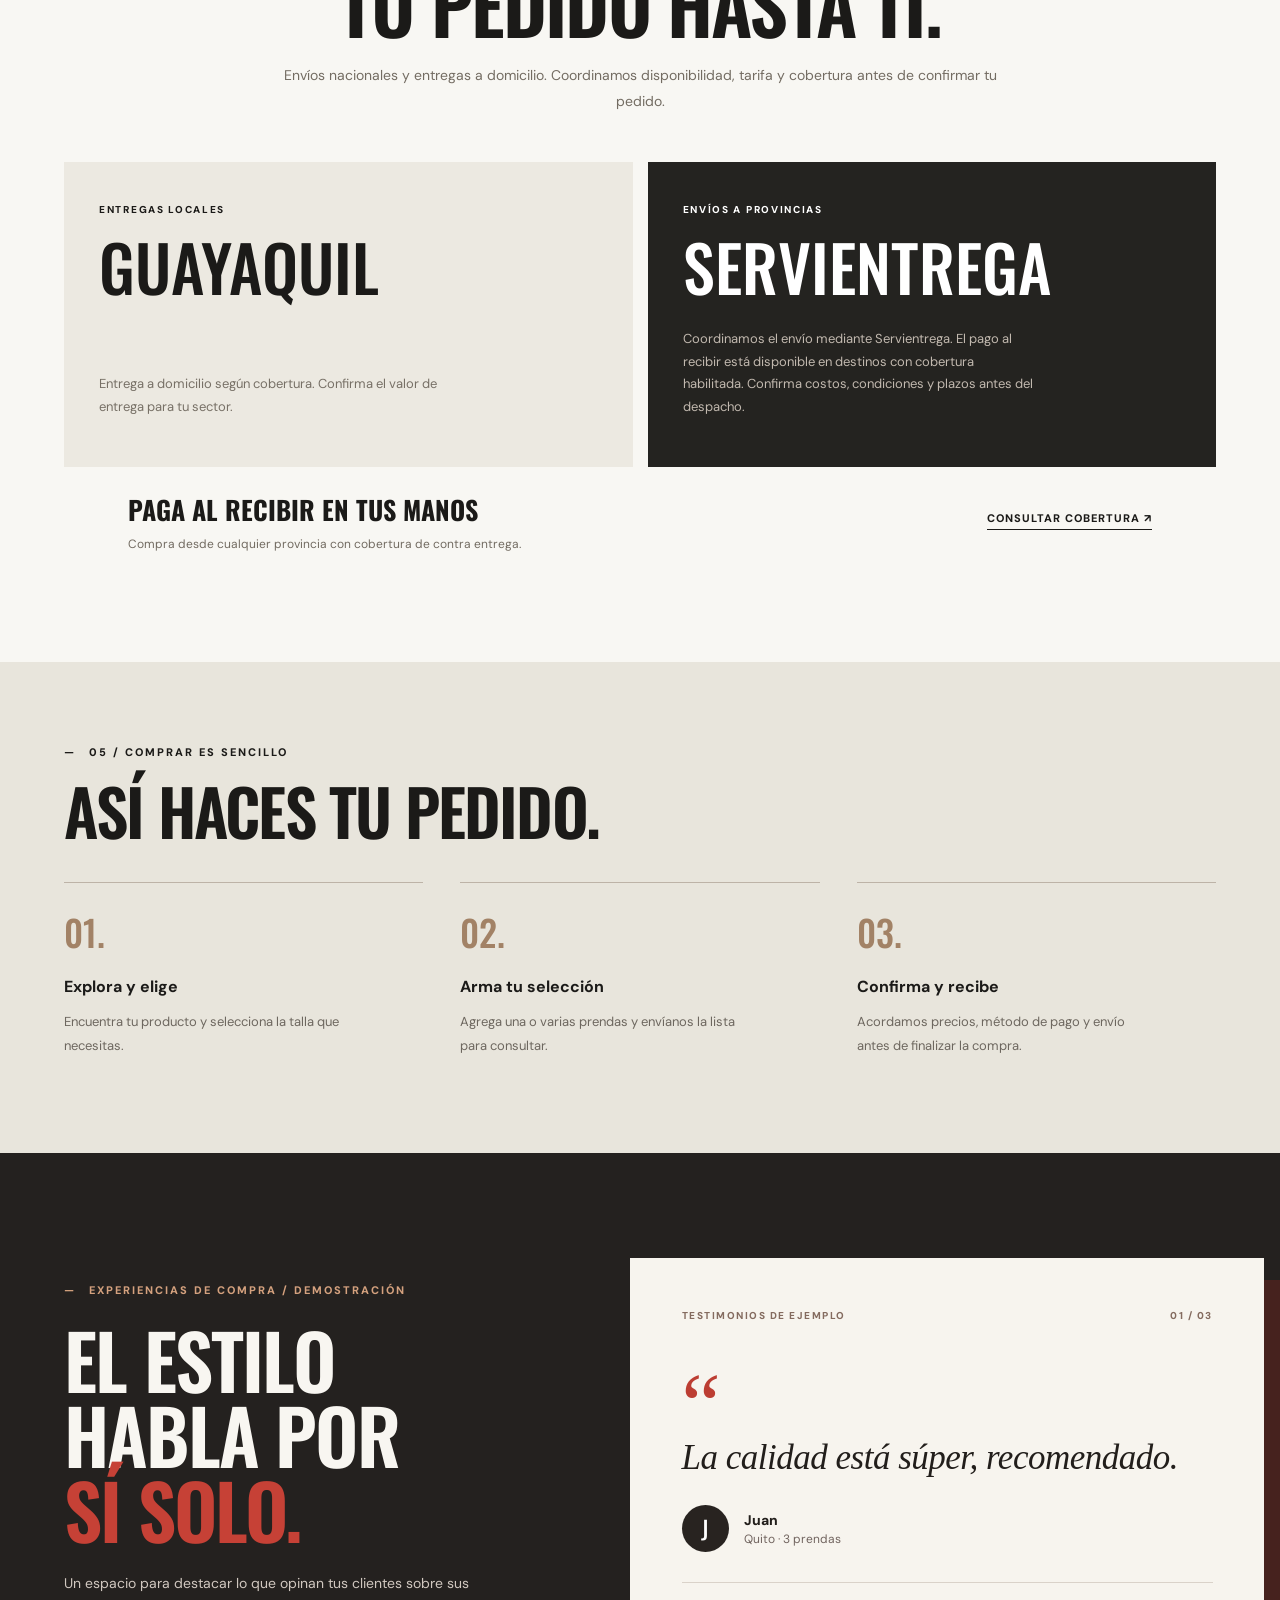
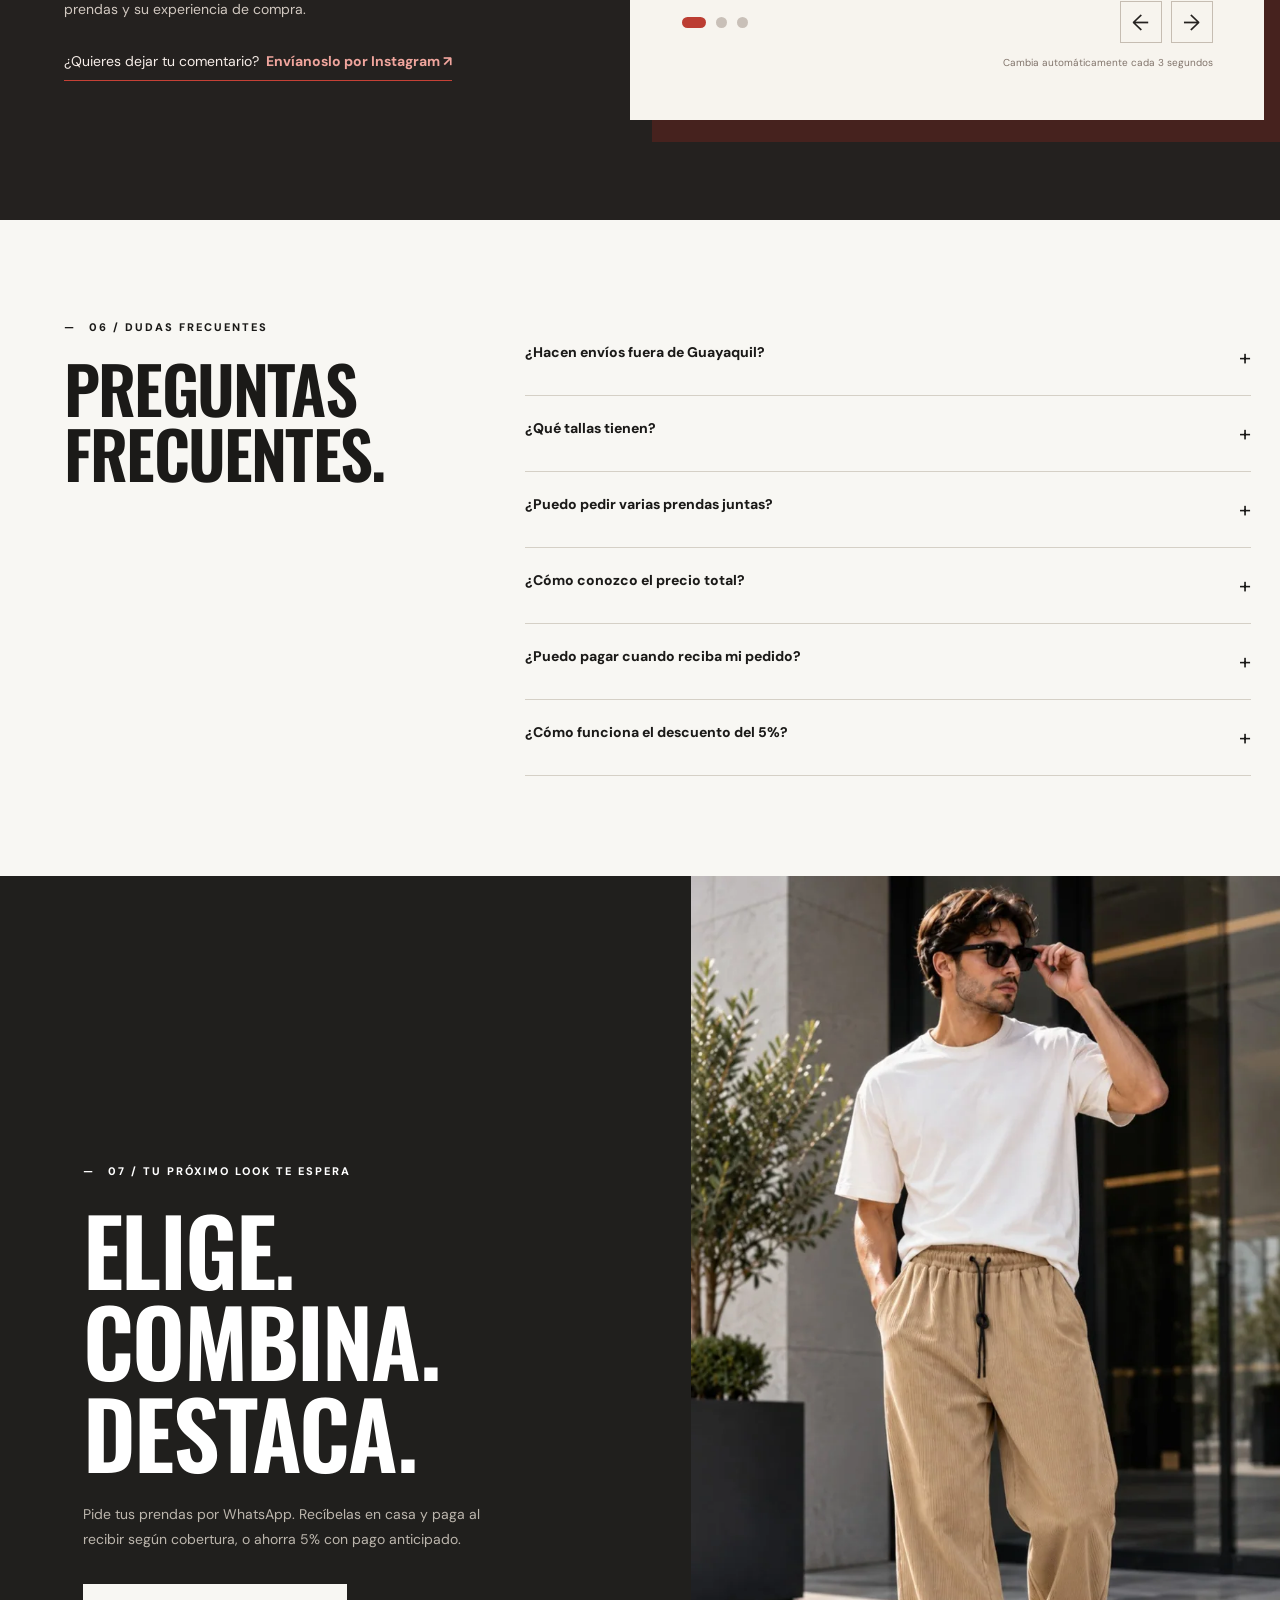
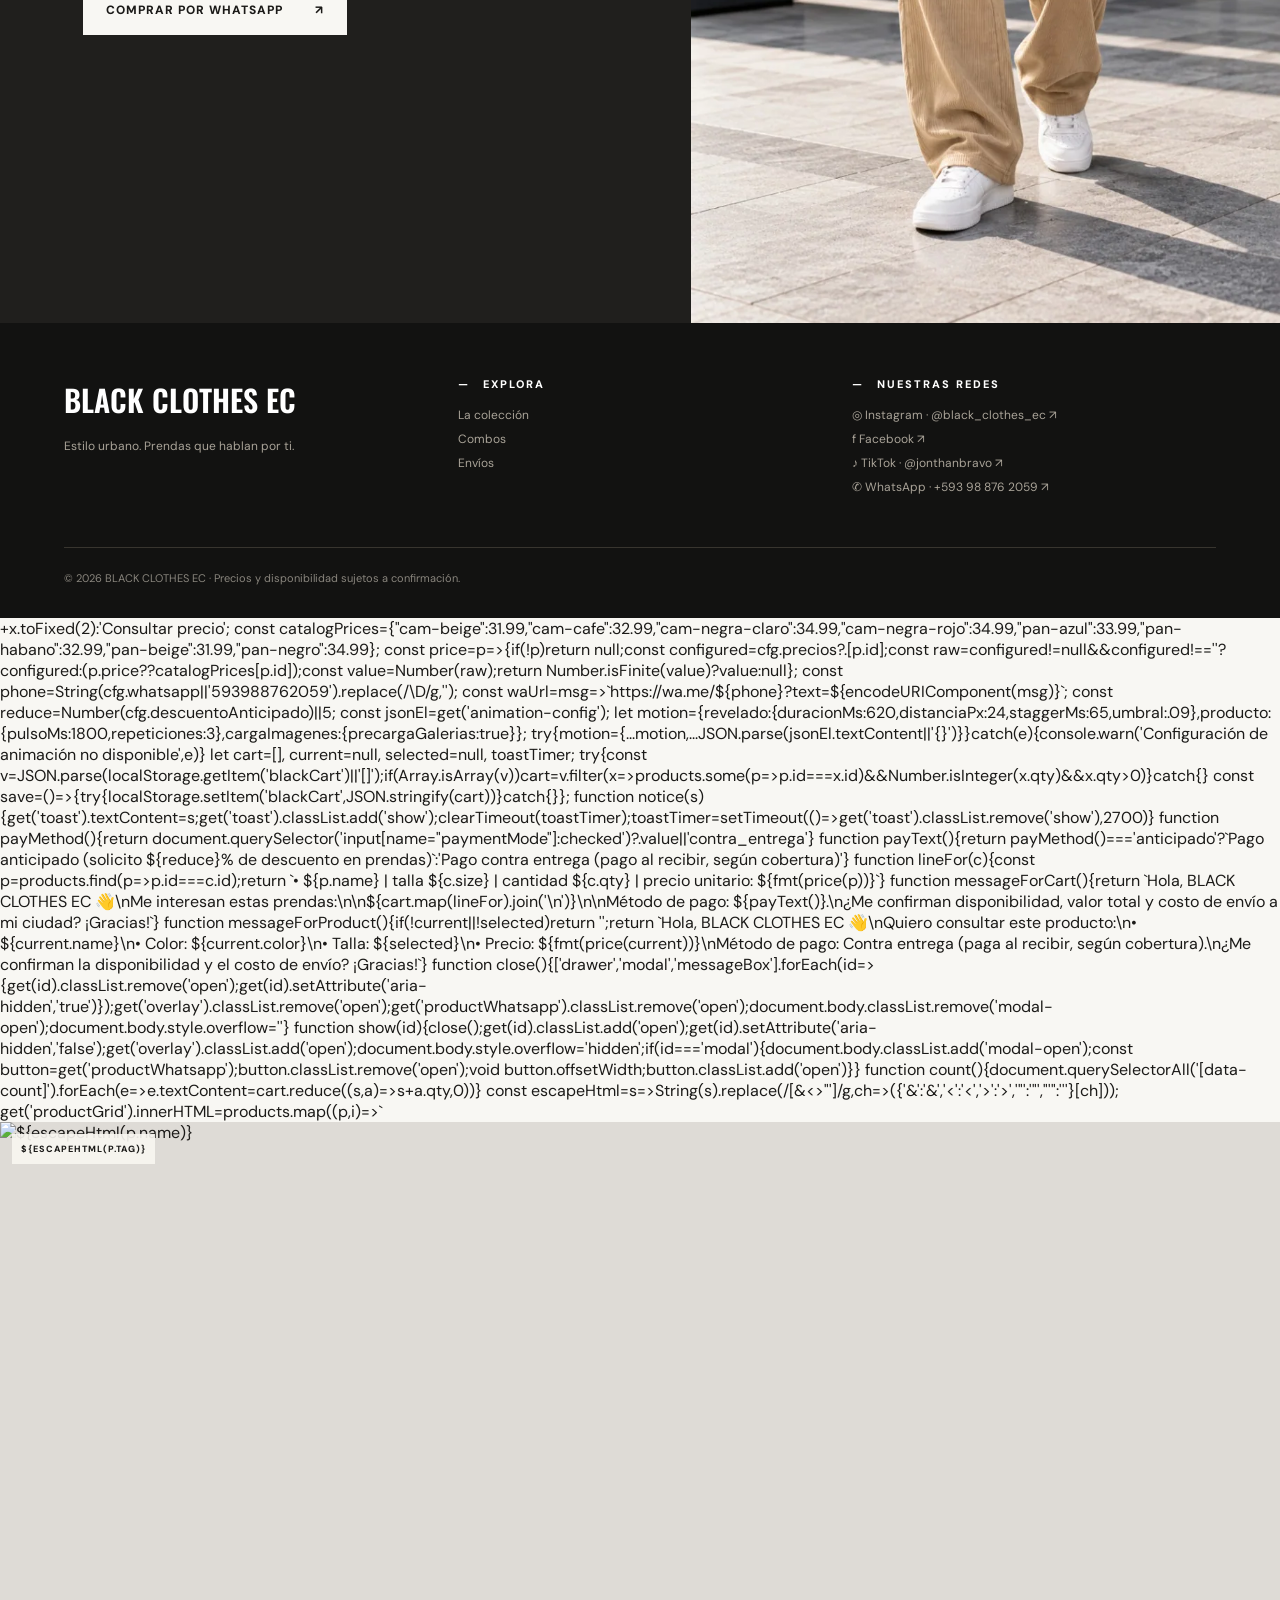
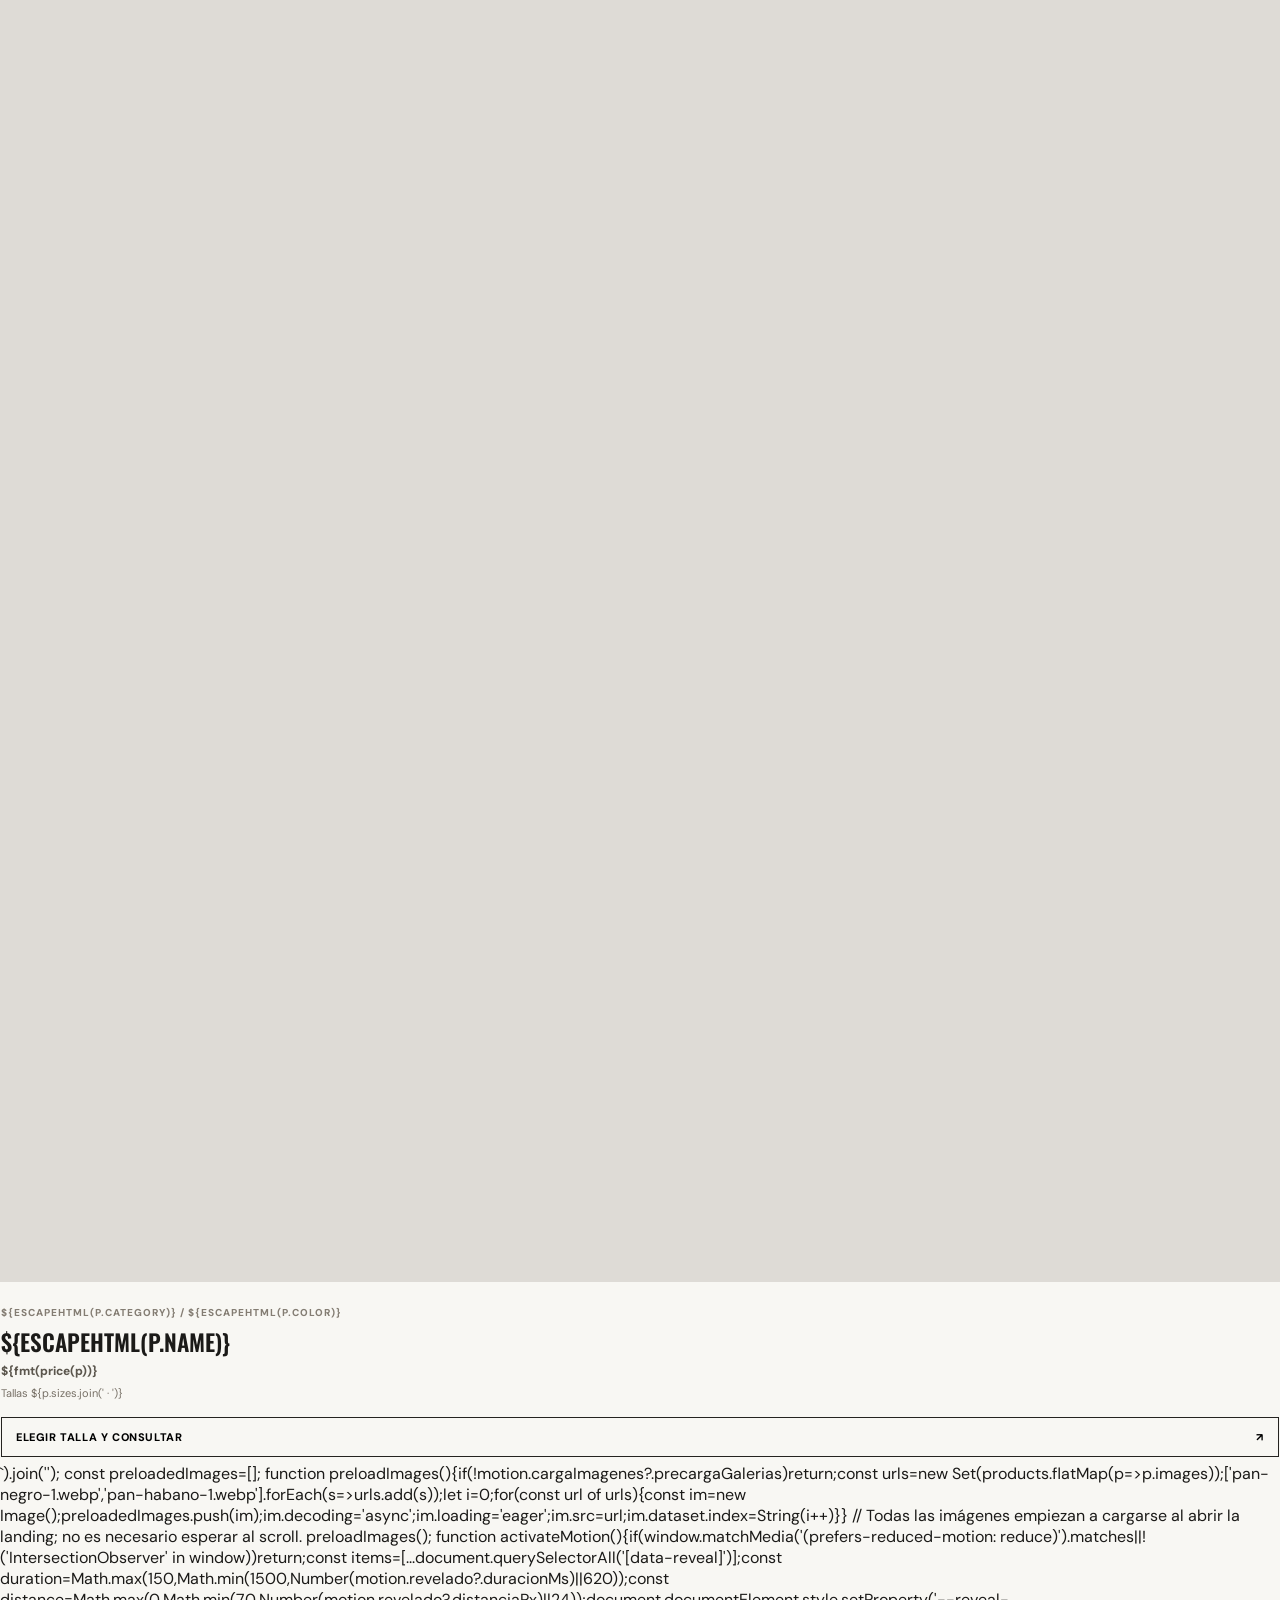
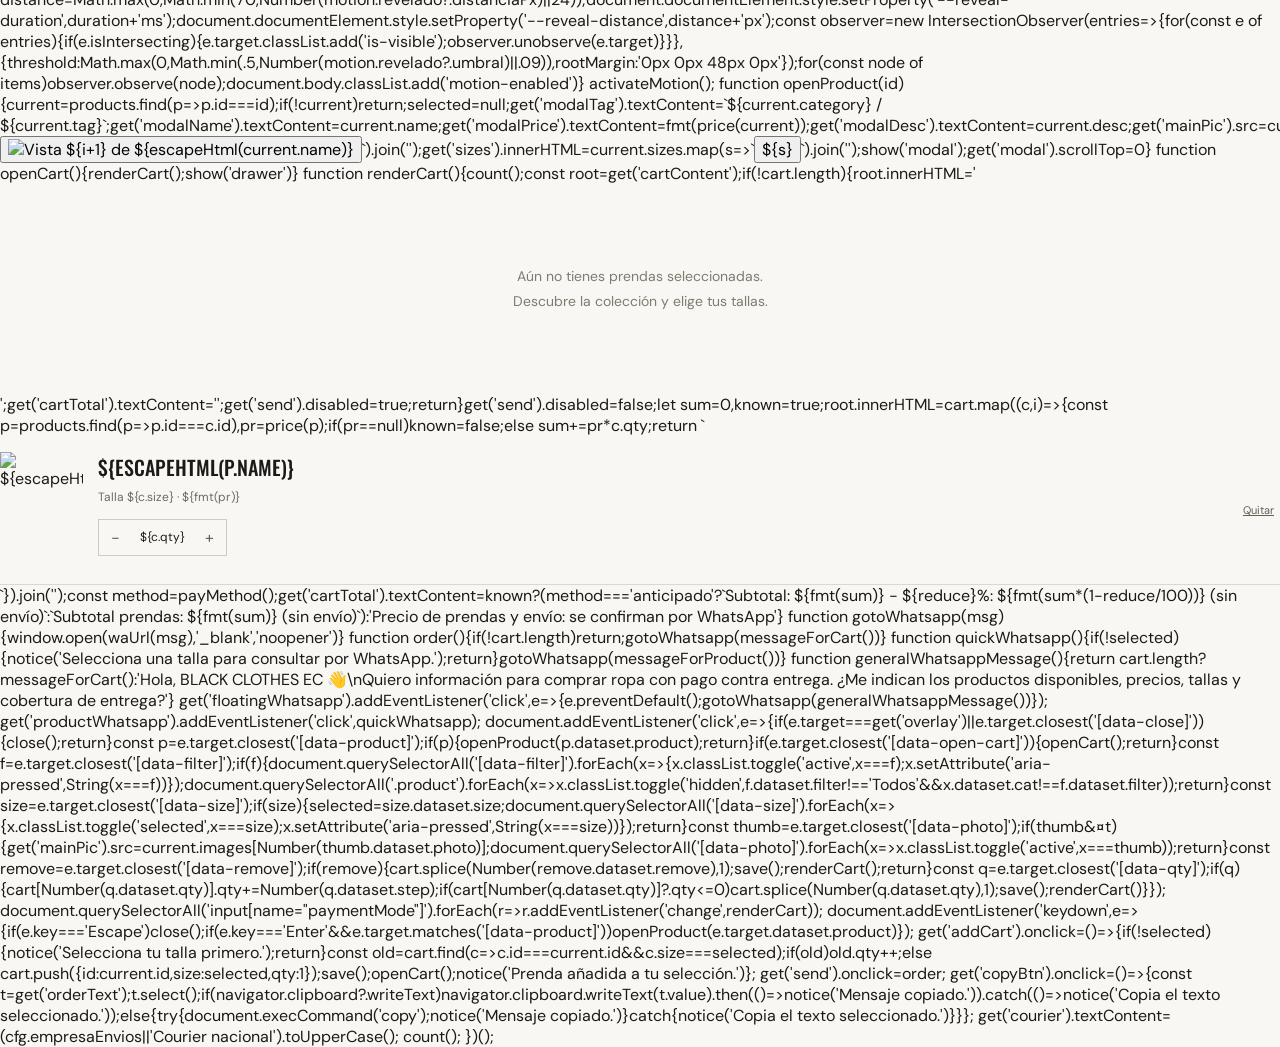
==== commit fedb21c3: "Mostrar precios de los 8 productos desde el catálogo con respaldo integrado" ====
--- a/index.html
+++ b/index.html
@@ -104,14 +104,63 @@
 <div aria-hidden="true" aria-label="Detalles de la prenda" aria-modal="true" class="product-modal" id="modal" role="dialog"><div class="media"><img alt="" class="mainpic" id="mainPic"/><div class="thumbs" id="thumbs"></div></div><div class="modal-info"><button aria-label="Cerrar" class="closebtn" data-close="">×</button><div class="eyebrow" id="modalTag"></div><h2 id="modalName"></h2><strong id="modalPrice"></strong><p id="modalDesc"></p><div class="size-label">Selecciona tu talla</div><div class="sizes" id="sizes"></div><button class="button" id="addCart">Añadir a mi selección ↗</button><small>Pago contra entrega según cobertura o 5% de descuento al pagar anticipado. Precio y disponibilidad sujetos a confirmación.</small></div></div>
 <div aria-label="Enviar pedido por Instagram" aria-modal="true" class="messagebox" id="messageBox" role="dialog"><button class="closebtn" data-close="">×</button><h2>Tu selección está lista.</h2><p>Mientras configuramos el WhatsApp oficial, copia tu selección y envíanosla por mensaje directo de Instagram.</p><textarea id="orderText" readonly=""></textarea><button class="button" id="copyBtn">Copiar mensaje</button><a class="button outline" href="https://www.instagram.com/black_clothes_ec/" id="instaLink" rel="noopener" target="_blank">Abrir Instagram ↗</a></div>
 <div class="toast" id="toast" role="status"></div>
-<script src="productos-data.js"></script>
+<script src="./productos-data.js?v=20261013-precios-8"></script>
 <script id="animation-config" type="application/json">{"revelado":{"duracionMs":620,"distanciaPx":24,"staggerMs":65,"umbral":0.09},"producto":{"pulsoMs":1800,"repeticiones":3},"hover":{"elevacionPx":3},"cargaImagenes":{"prioridad":"eager","precargaGalerias":true}}</script><script>(()=>{
 'use strict';
 const cfg=window.BLACK_STORE_CONFIG||{};
 const products=window.BLACK_PRODUCTS||[];
 const get=id=>document.getElementById(id);
-const fmt=x=>Number.isFinite(x)?new Intl.NumberFormat('es-EC',{style:'currency',currency:'USD'}).format(x):'Consultar precio';
-const price=p=>{let n=cfg.precios?.[p.id];return n==null||n===''||!Number.isFinite(Number(n))?null:Number(n)};
+const fmt=x=>Number.isFinite(x)?'
+const catalogPrices={"cam-beige":31.99,"cam-cafe":32.99,"cam-negra-claro":34.99,"cam-negra-rojo":34.99,"pan-azul":33.99,"pan-habano":32.99,"pan-beige":31.99,"pan-negro":34.99};
+const price=p=>{if(!p)return null;const configured=cfg.precios?.[p.id];const raw=configured!=null&&configured!==''?configured:(p.price??catalogPrices[p.id]);const value=Number(raw);return Number.isFinite(value)?value:null};
+const phone=String(cfg.whatsapp||'593988762059').replace(/\D/g,'');
+const waUrl=msg=>`https://wa.me/${phone}?text=${encodeURIComponent(msg)}`;
+const reduce=Number(cfg.descuentoAnticipado)||5;
+const jsonEl=get('animation-config');
+let motion={revelado:{duracionMs:620,distanciaPx:24,staggerMs:65,umbral:.09},producto:{pulsoMs:1800,repeticiones:3},cargaImagenes:{precargaGalerias:true}};
+try{motion={...motion,...JSON.parse(jsonEl.textContent||'{}')}}catch(e){console.warn('Configuración de animación no disponible',e)}
+let cart=[], current=null, selected=null, toastTimer;
+try{const v=JSON.parse(localStorage.getItem('blackCart')||'[]');if(Array.isArray(v))cart=v.filter(x=>products.some(p=>p.id===x.id)&&Number.isInteger(x.qty)&&x.qty>0)}catch{}
+const save=()=>{try{localStorage.setItem('blackCart',JSON.stringify(cart))}catch{}};
+function notice(s){get('toast').textContent=s;get('toast').classList.add('show');clearTimeout(toastTimer);toastTimer=setTimeout(()=>get('toast').classList.remove('show'),2700)}
+function payMethod(){return document.querySelector('input[name="paymentMode"]:checked')?.value||'contra_entrega'}
+function payText(){return payMethod()==='anticipado'?`Pago anticipado (solicito ${reduce}% de descuento en prendas)`:'Pago contra entrega (pago al recibir, según cobertura)'}
+function lineFor(c){const p=products.find(p=>p.id===c.id);return `• ${p.name} | talla ${c.size} | cantidad ${c.qty} | precio unitario: ${fmt(price(p))}`}
+function messageForCart(){return `Hola, BLACK CLOTHES EC 👋\nMe interesan estas prendas:\n\n${cart.map(lineFor).join('\n')}\n\nMétodo de pago: ${payText()}.\n¿Me confirman disponibilidad, valor total y costo de envío a mi ciudad? ¡Gracias!`}
+function messageForProduct(){if(!current||!selected)return '';return `Hola, BLACK CLOTHES EC 👋\nQuiero consultar este producto:\n• ${current.name}\n• Color: ${current.color}\n• Talla: ${selected}\n• Precio: ${fmt(price(current))}\nMétodo de pago: Contra entrega (paga al recibir, según cobertura).\n¿Me confirman la disponibilidad y el costo de envío? ¡Gracias!`}
+function close(){['drawer','modal','messageBox'].forEach(id=>{get(id).classList.remove('open');get(id).setAttribute('aria-hidden','true')});get('overlay').classList.remove('open');get('productWhatsapp').classList.remove('open');document.body.classList.remove('modal-open');document.body.style.overflow=''}
+function show(id){close();get(id).classList.add('open');get(id).setAttribute('aria-hidden','false');get('overlay').classList.add('open');document.body.style.overflow='hidden';if(id==='modal'){document.body.classList.add('modal-open');const button=get('productWhatsapp');button.classList.remove('open');void button.offsetWidth;button.classList.add('open')}}
+function count(){document.querySelectorAll('[data-count]').forEach(e=>e.textContent=cart.reduce((s,a)=>s+a.qty,0))}
+const escapeHtml=s=>String(s).replace(/[&<>"']/g,ch=>({'&':'&amp;','<':'&lt;','>':'&gt;','"':'&quot;',"'":'&#39;'}[ch]));
+get('productGrid').innerHTML=products.map((p,i)=>`<article class="product" data-reveal data-cat="${escapeHtml(p.category)}" style="--stagger:${(i%4)*70}ms"><div class="product-photo" data-product="${p.id}" role="button" tabindex="0" aria-label="Ver ${escapeHtml(p.name)}"><img loading="eager" decoding="async" ${i<4?'fetchpriority="high"':''} src="${p.images[0]}" alt="${escapeHtml(p.name)}"><span class="product-badge">${escapeHtml(p.tag)}</span></div><div class="product-copy"><small>${escapeHtml(p.category)} / ${escapeHtml(p.color)}</small><h3>${escapeHtml(p.name)}</h3><div class="price">${fmt(price(p))}</div><p>Tallas ${p.sizes.join(' · ')}</p><button class="quick" data-product="${p.id}" type="button">Elegir talla y consultar <span>↗</span></button></div></article>`).join('');
+const preloadedImages=[];
+function preloadImages(){if(!motion.cargaImagenes?.precargaGalerias)return;const urls=new Set(products.flatMap(p=>p.images));['pan-negro-1.webp','pan-habano-1.webp'].forEach(s=>urls.add(s));let i=0;for(const url of urls){const im=new Image();preloadedImages.push(im);im.decoding='async';im.loading='eager';im.src=url;im.dataset.index=String(i++)}}
+// Todas las imágenes empiezan a cargarse al abrir la landing; no es necesario esperar al scroll.
+preloadImages();
+function activateMotion(){if(window.matchMedia('(prefers-reduced-motion: reduce)').matches||!('IntersectionObserver' in window))return;const items=[...document.querySelectorAll('[data-reveal]')];const duration=Math.max(150,Math.min(1500,Number(motion.revelado?.duracionMs)||620));const distance=Math.max(0,Math.min(70,Number(motion.revelado?.distanciaPx)||24));document.documentElement.style.setProperty('--reveal-duration',duration+'ms');document.documentElement.style.setProperty('--reveal-distance',distance+'px');const observer=new IntersectionObserver(entries=>{for(const e of entries){if(e.isIntersecting){e.target.classList.add('is-visible');observer.unobserve(e.target)}}},{threshold:Math.max(0,Math.min(.5,Number(motion.revelado?.umbral)||.09)),rootMargin:'0px 0px 48px 0px'});for(const node of items)observer.observe(node);document.body.classList.add('motion-enabled')}
+activateMotion();
+function openProduct(id){current=products.find(p=>p.id===id);if(!current)return;selected=null;get('modalTag').textContent=`${current.category} / ${current.tag}`;get('modalName').textContent=current.name;get('modalPrice').textContent=fmt(price(current));get('modalDesc').textContent=current.desc;get('mainPic').src=current.images[0];get('mainPic').alt=current.name;get('thumbs').innerHTML=current.images.map((s,i)=>`<button data-photo="${i}" class="${i===0?'active':''}" aria-label="Ver foto ${i+1}"><img loading="eager" src="${s}" alt="Vista ${i+1} de ${escapeHtml(current.name)}"></button>`).join('');get('sizes').innerHTML=current.sizes.map(s=>`<button data-size="${s}" type="button" aria-pressed="false">${s}</button>`).join('');show('modal');get('modal').scrollTop=0}
+function openCart(){renderCart();show('drawer')}
+function renderCart(){count();const root=get('cartContent');if(!cart.length){root.innerHTML='<div class="empty">Aún no tienes prendas seleccionadas.<br>Descubre la colección y elige tus tallas.</div>';get('cartTotal').textContent='';get('send').disabled=true;return}get('send').disabled=false;let sum=0,known=true;root.innerHTML=cart.map((c,i)=>{const p=products.find(p=>p.id===c.id),pr=price(p);if(pr==null)known=false;else sum+=pr*c.qty;return `<div class="cart-item"><img src="${p.images[0]}" alt="${escapeHtml(p.name)}"><div><h3>${escapeHtml(p.name)}</h3><p>Talla ${c.size} · ${fmt(pr)}</p><div class="qty"><button data-qty="${i}" data-step="-1" aria-label="Restar uno">−</button><span>${c.qty}</span><button data-qty="${i}" data-step="1" aria-label="Sumar uno">+</button></div></div><button data-remove="${i}">Quitar</button></div>`}).join('');const method=payMethod();get('cartTotal').textContent=known?(method==='anticipado'?`Subtotal: ${fmt(sum)} − ${reduce}%: ${fmt(sum*(1-reduce/100))} (sin envío)`:`Subtotal prendas: ${fmt(sum)} (sin envío)`):'Precio de prendas y envío: se confirman por WhatsApp'}
+function gotoWhatsapp(msg){window.open(waUrl(msg),'_blank','noopener')}
+function order(){if(!cart.length)return;gotoWhatsapp(messageForCart())}
+function quickWhatsapp(){if(!selected){notice('Selecciona una talla para consultar por WhatsApp.');return}gotoWhatsapp(messageForProduct())}
+function generalWhatsappMessage(){return cart.length?messageForCart():'Hola, BLACK CLOTHES EC 👋\nQuiero información para comprar ropa con pago contra entrega. ¿Me indican los productos disponibles, precios, tallas y cobertura de entrega?'}
+get('floatingWhatsapp').addEventListener('click',e=>{e.preventDefault();gotoWhatsapp(generalWhatsappMessage())});
+get('productWhatsapp').addEventListener('click',quickWhatsapp);
+document.addEventListener('click',e=>{if(e.target===get('overlay')||e.target.closest('[data-close]')){close();return}const p=e.target.closest('[data-product]');if(p){openProduct(p.dataset.product);return}if(e.target.closest('[data-open-cart]')){openCart();return}const f=e.target.closest('[data-filter]');if(f){document.querySelectorAll('[data-filter]').forEach(x=>{x.classList.toggle('active',x===f);x.setAttribute('aria-pressed',String(x===f))});document.querySelectorAll('.product').forEach(x=>x.classList.toggle('hidden',f.dataset.filter!=='Todos'&&x.dataset.cat!==f.dataset.filter));return}const size=e.target.closest('[data-size]');if(size){selected=size.dataset.size;document.querySelectorAll('[data-size]').forEach(x=>{x.classList.toggle('selected',x===size);x.setAttribute('aria-pressed',String(x===size))});return}const thumb=e.target.closest('[data-photo]');if(thumb&&current){get('mainPic').src=current.images[Number(thumb.dataset.photo)];document.querySelectorAll('[data-photo]').forEach(x=>x.classList.toggle('active',x===thumb));return}const remove=e.target.closest('[data-remove]');if(remove){cart.splice(Number(remove.dataset.remove),1);save();renderCart();return}const q=e.target.closest('[data-qty]');if(q){cart[Number(q.dataset.qty)].qty+=Number(q.dataset.step);if(cart[Number(q.dataset.qty)]?.qty<=0)cart.splice(Number(q.dataset.qty),1);save();renderCart()}});
+document.querySelectorAll('input[name="paymentMode"]').forEach(r=>r.addEventListener('change',renderCart));
+document.addEventListener('keydown',e=>{if(e.key==='Escape')close();if(e.key==='Enter'&&e.target.matches('[data-product]'))openProduct(e.target.dataset.product)});
+get('addCart').onclick=()=>{if(!selected){notice('Selecciona tu talla primero.');return}const old=cart.find(c=>c.id===current.id&&c.size===selected);if(old)old.qty++;else cart.push({id:current.id,size:selected,qty:1});save();openCart();notice('Prenda añadida a tu selección.')};
+get('send').onclick=order;
+get('copyBtn').onclick=()=>{const t=get('orderText');t.select();if(navigator.clipboard?.writeText)navigator.clipboard.writeText(t.value).then(()=>notice('Mensaje copiado.')).catch(()=>notice('Copia el texto seleccionado.'));else{try{document.execCommand('copy');notice('Mensaje copiado.')}catch{notice('Copia el texto seleccionado.')}}};
+get('courier').textContent=(cfg.empresaEnvios||'Courier nacional').toUpperCase();
+count();
+})();</script>
+<script defer src="./resenas.js"></script>
+</body></html>+x.toFixed(2):'Consultar precio';
+const catalogPrices={"cam-beige":31.99,"cam-cafe":32.99,"cam-negra-claro":34.99,"cam-negra-rojo":34.99,"pan-azul":33.99,"pan-habano":32.99,"pan-beige":31.99,"pan-negro":34.99};
+const price=p=>{if(!p)return null;const configured=cfg.precios?.[p.id];const raw=configured!=null&&configured!==''?configured:(p.price??catalogPrices[p.id]);const value=Number(raw);return Number.isFinite(value)?value:null};
 const phone=String(cfg.whatsapp||'593988762059').replace(/\D/g,'');
 const waUrl=msg=>`https://wa.me/${phone}?text=${encodeURIComponent(msg)}`;
 const reduce=Number(cfg.descuentoAnticipado)||5;
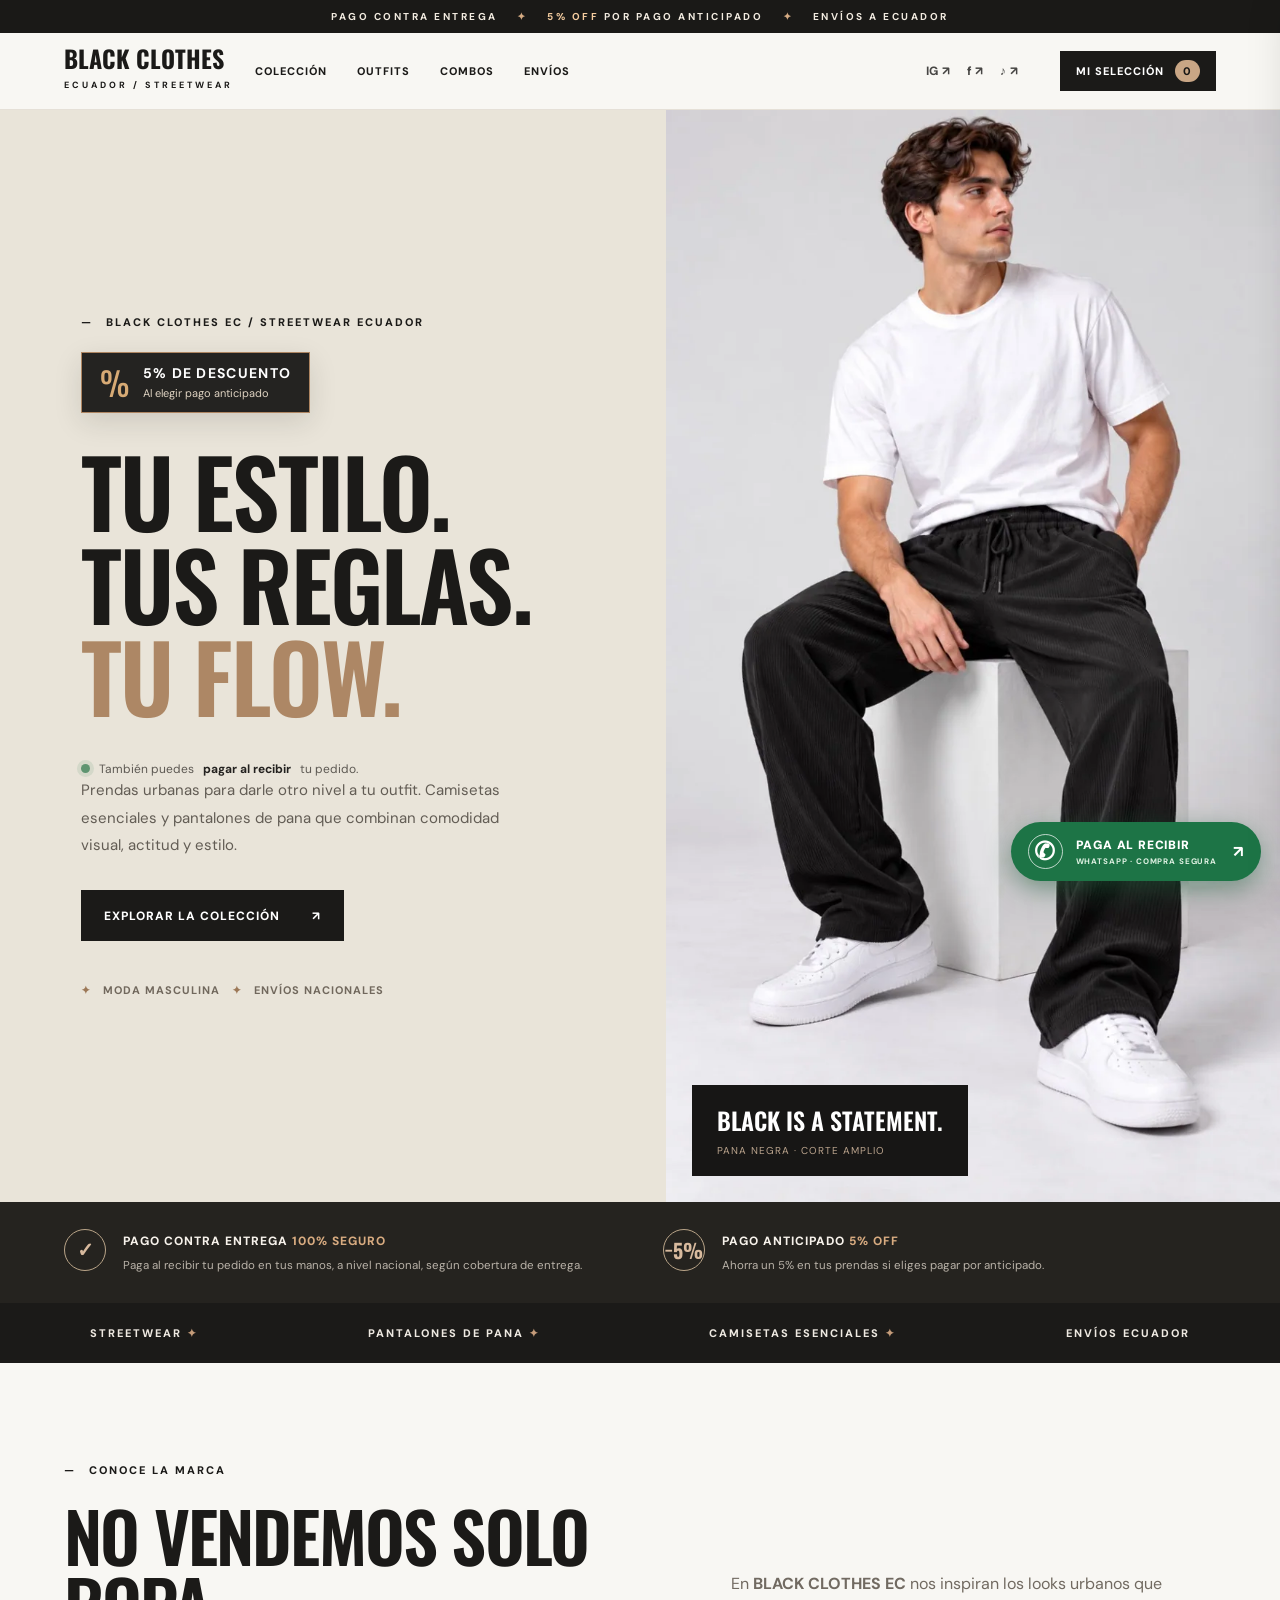
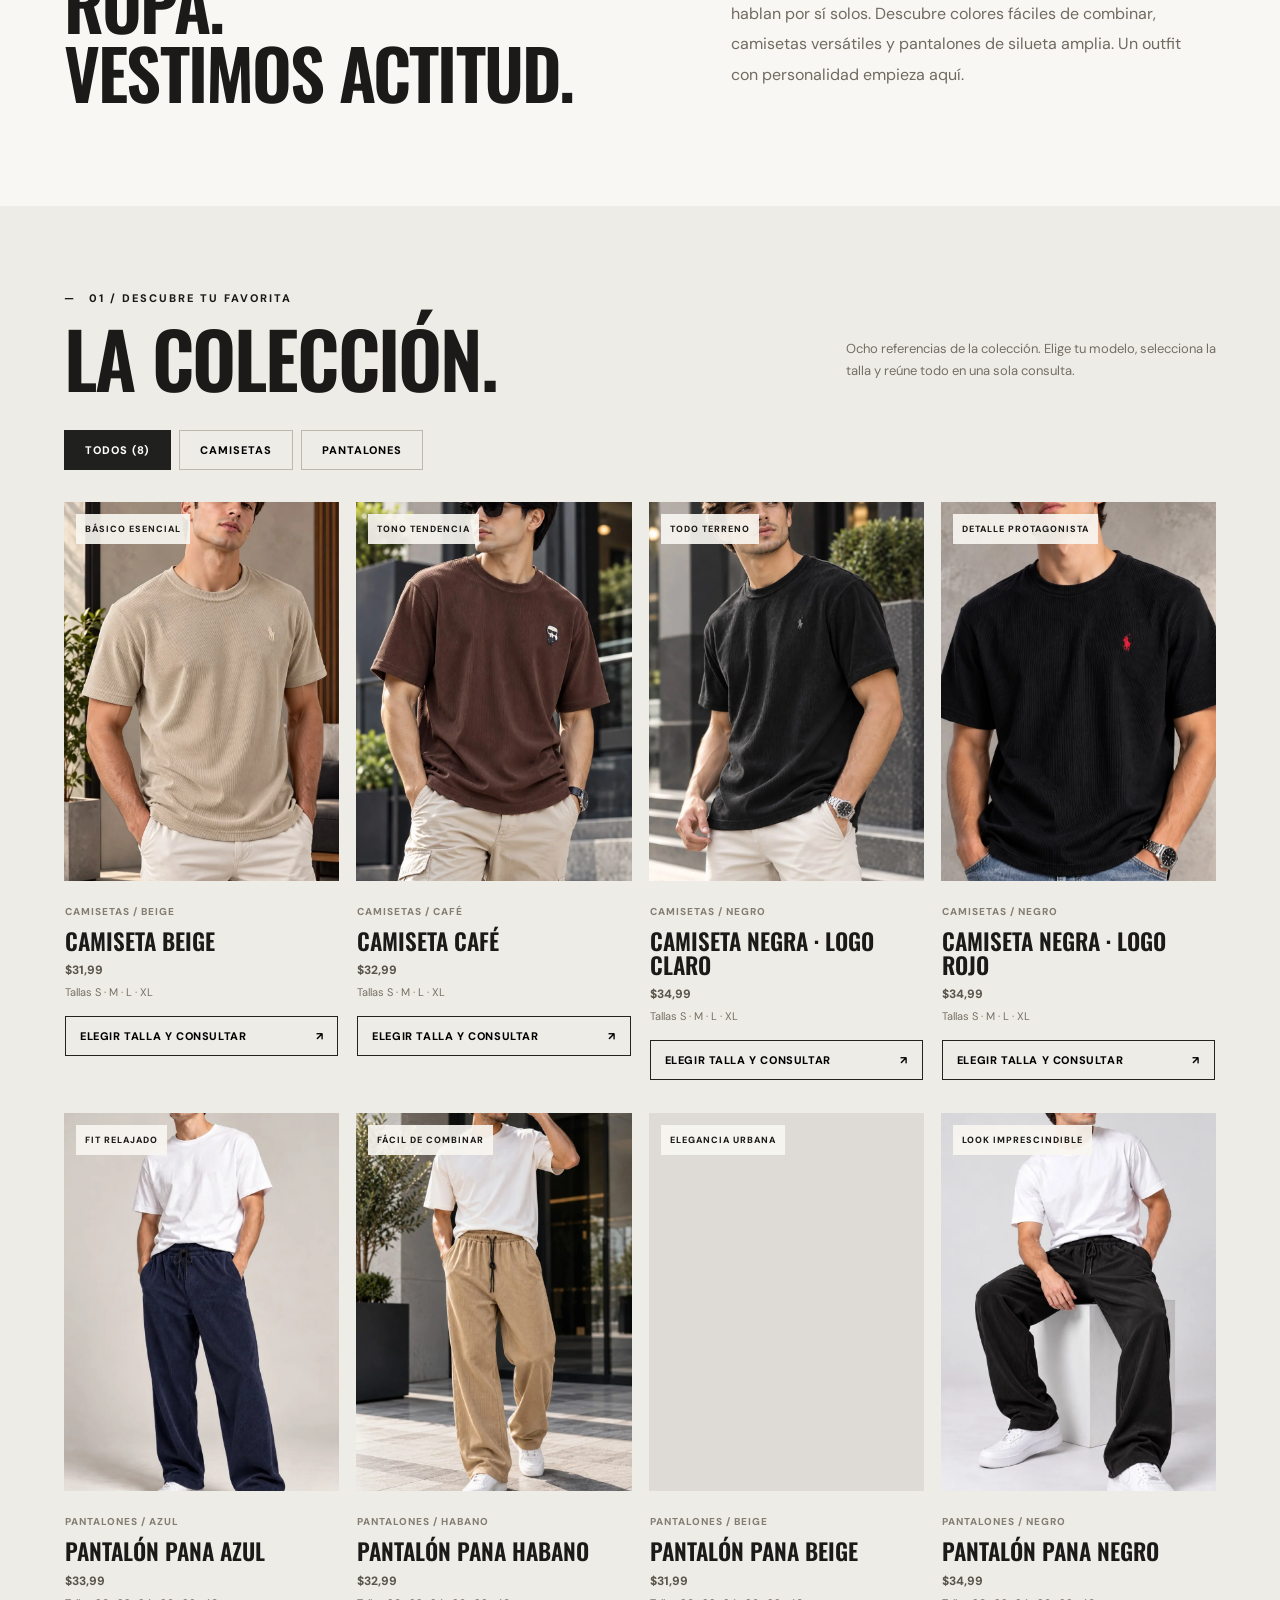
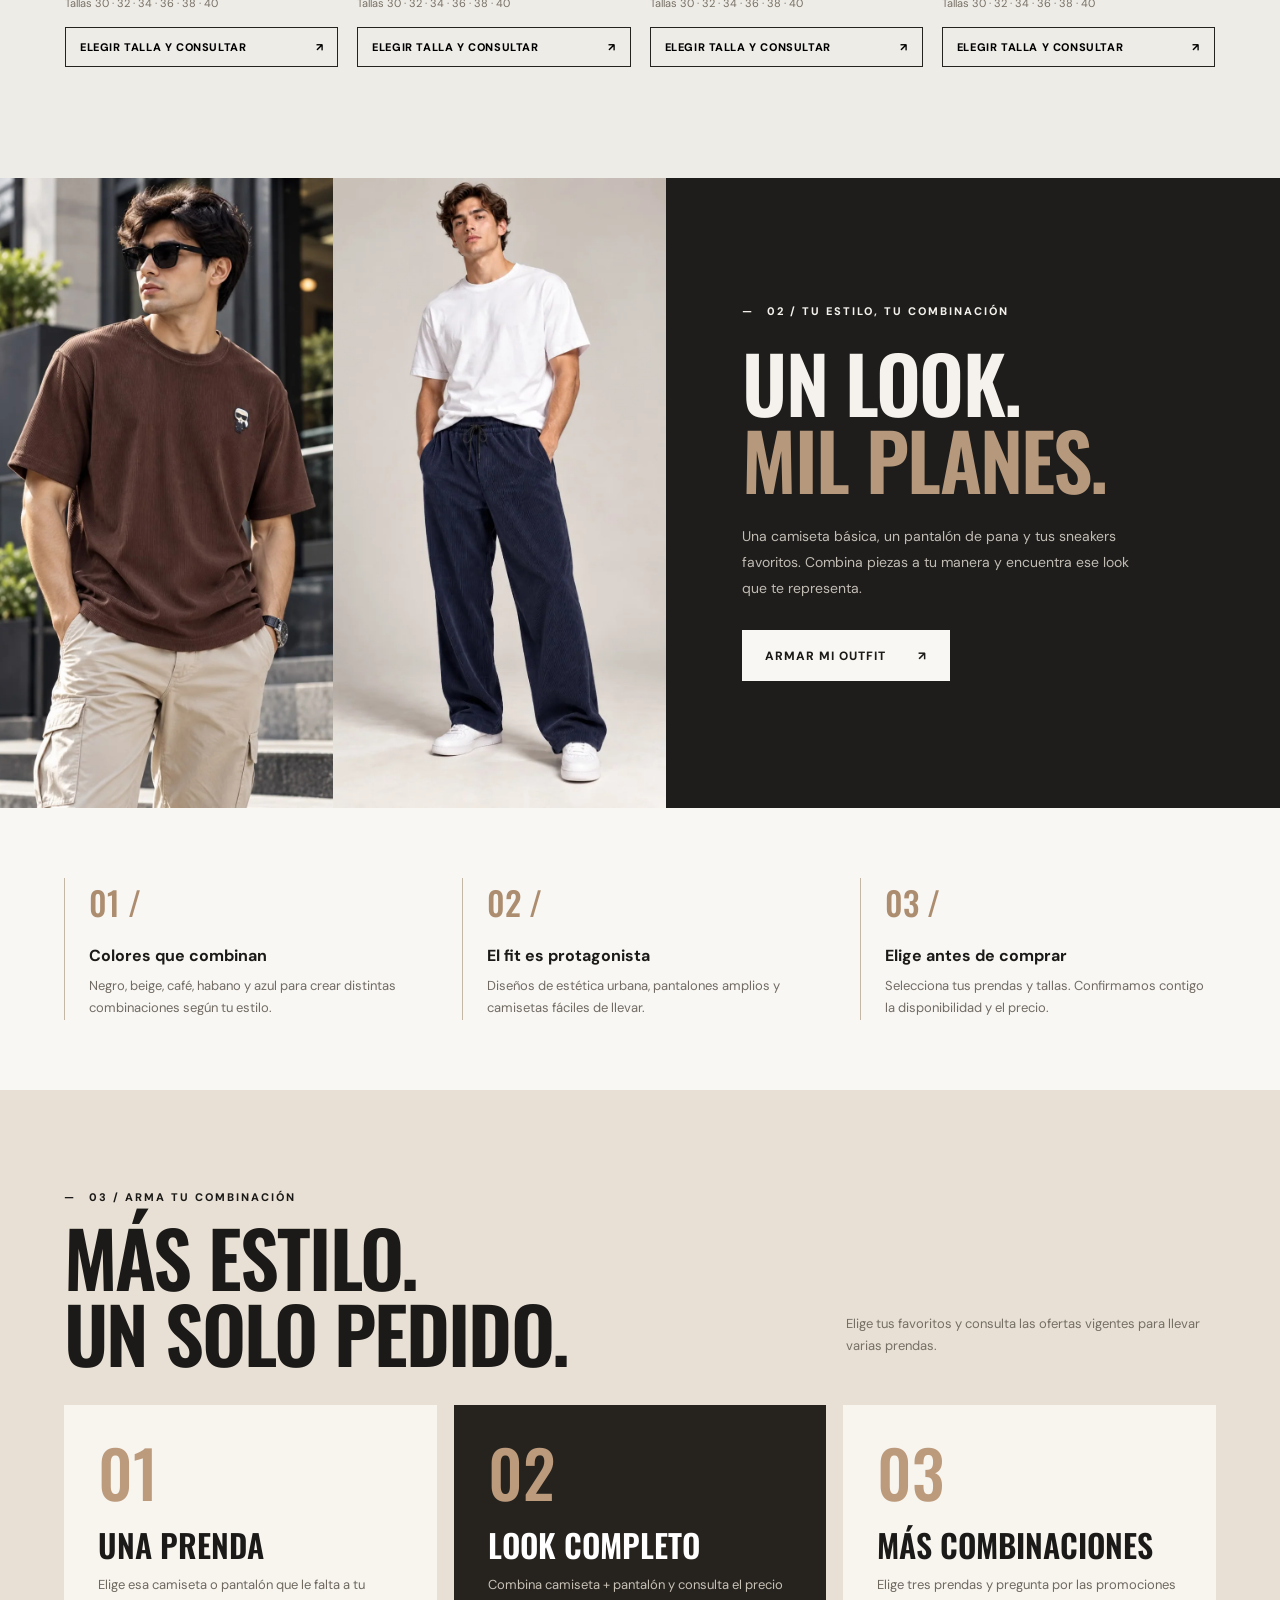
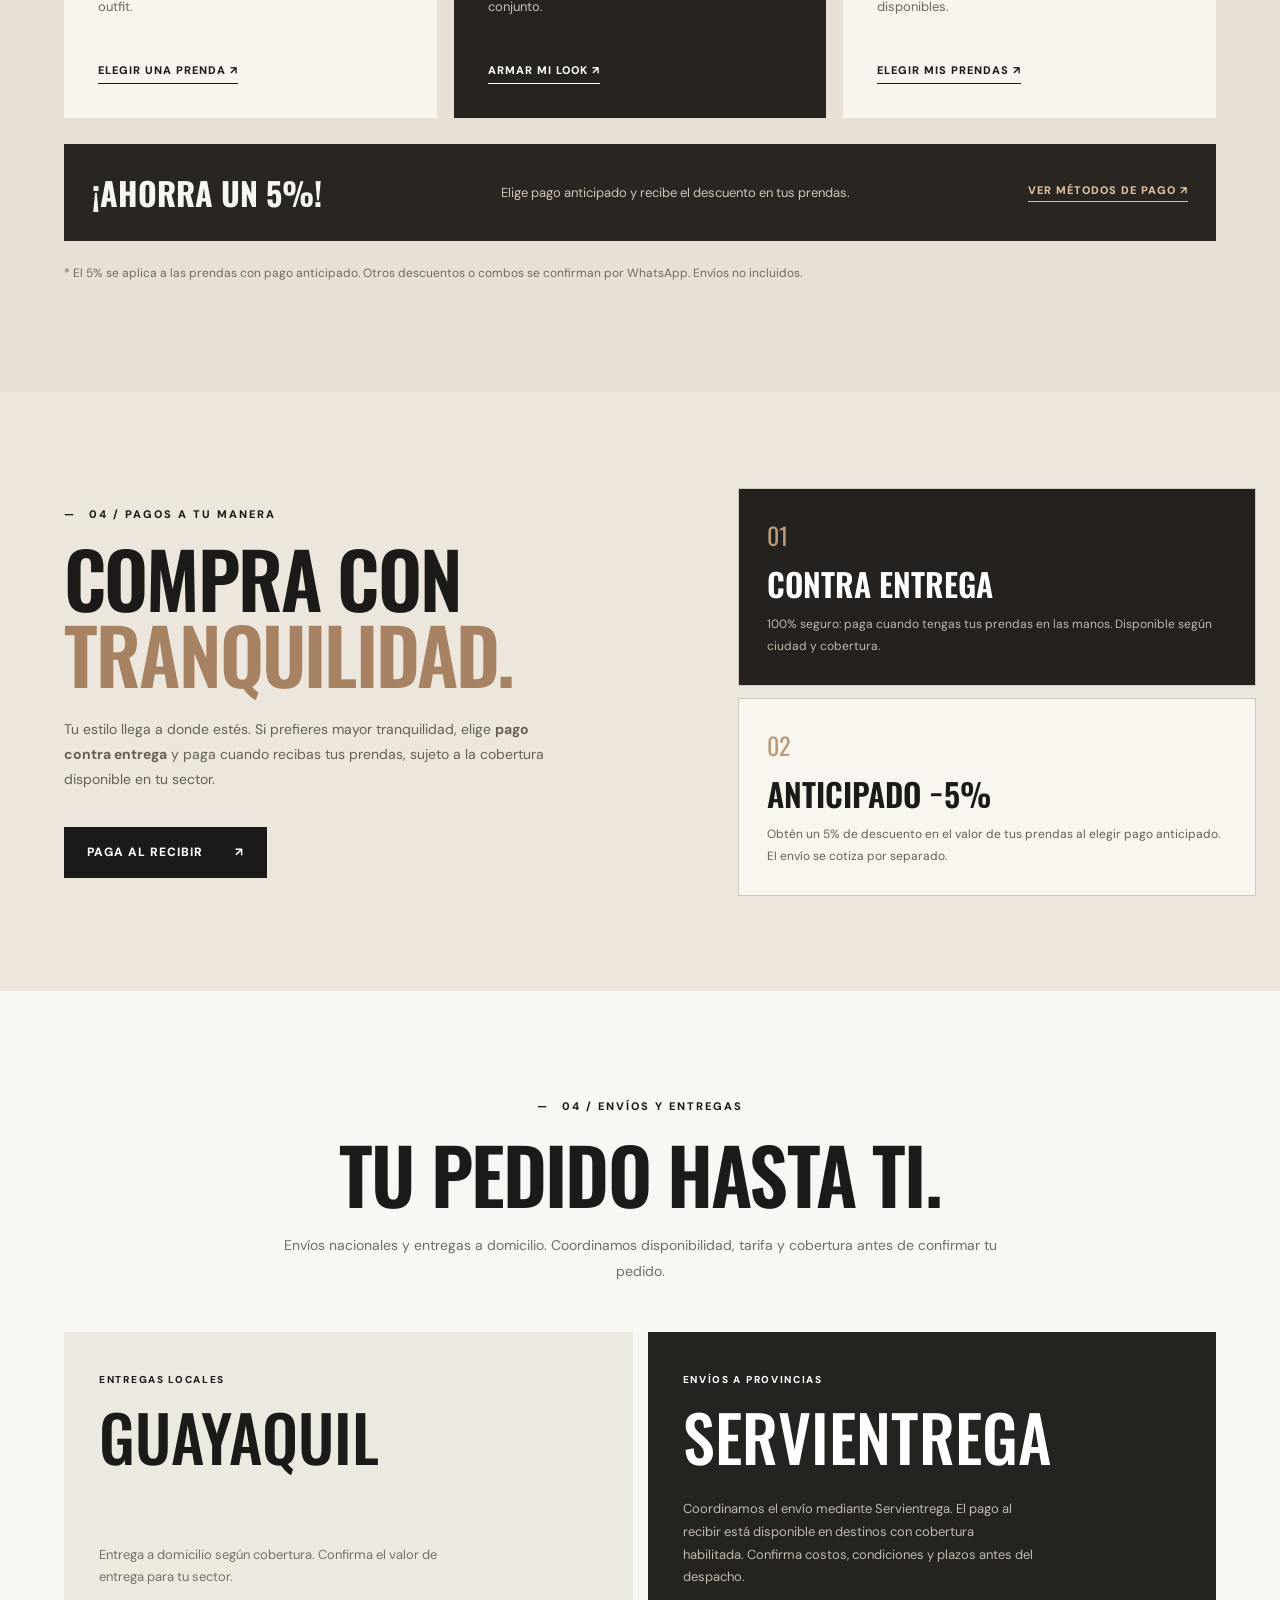
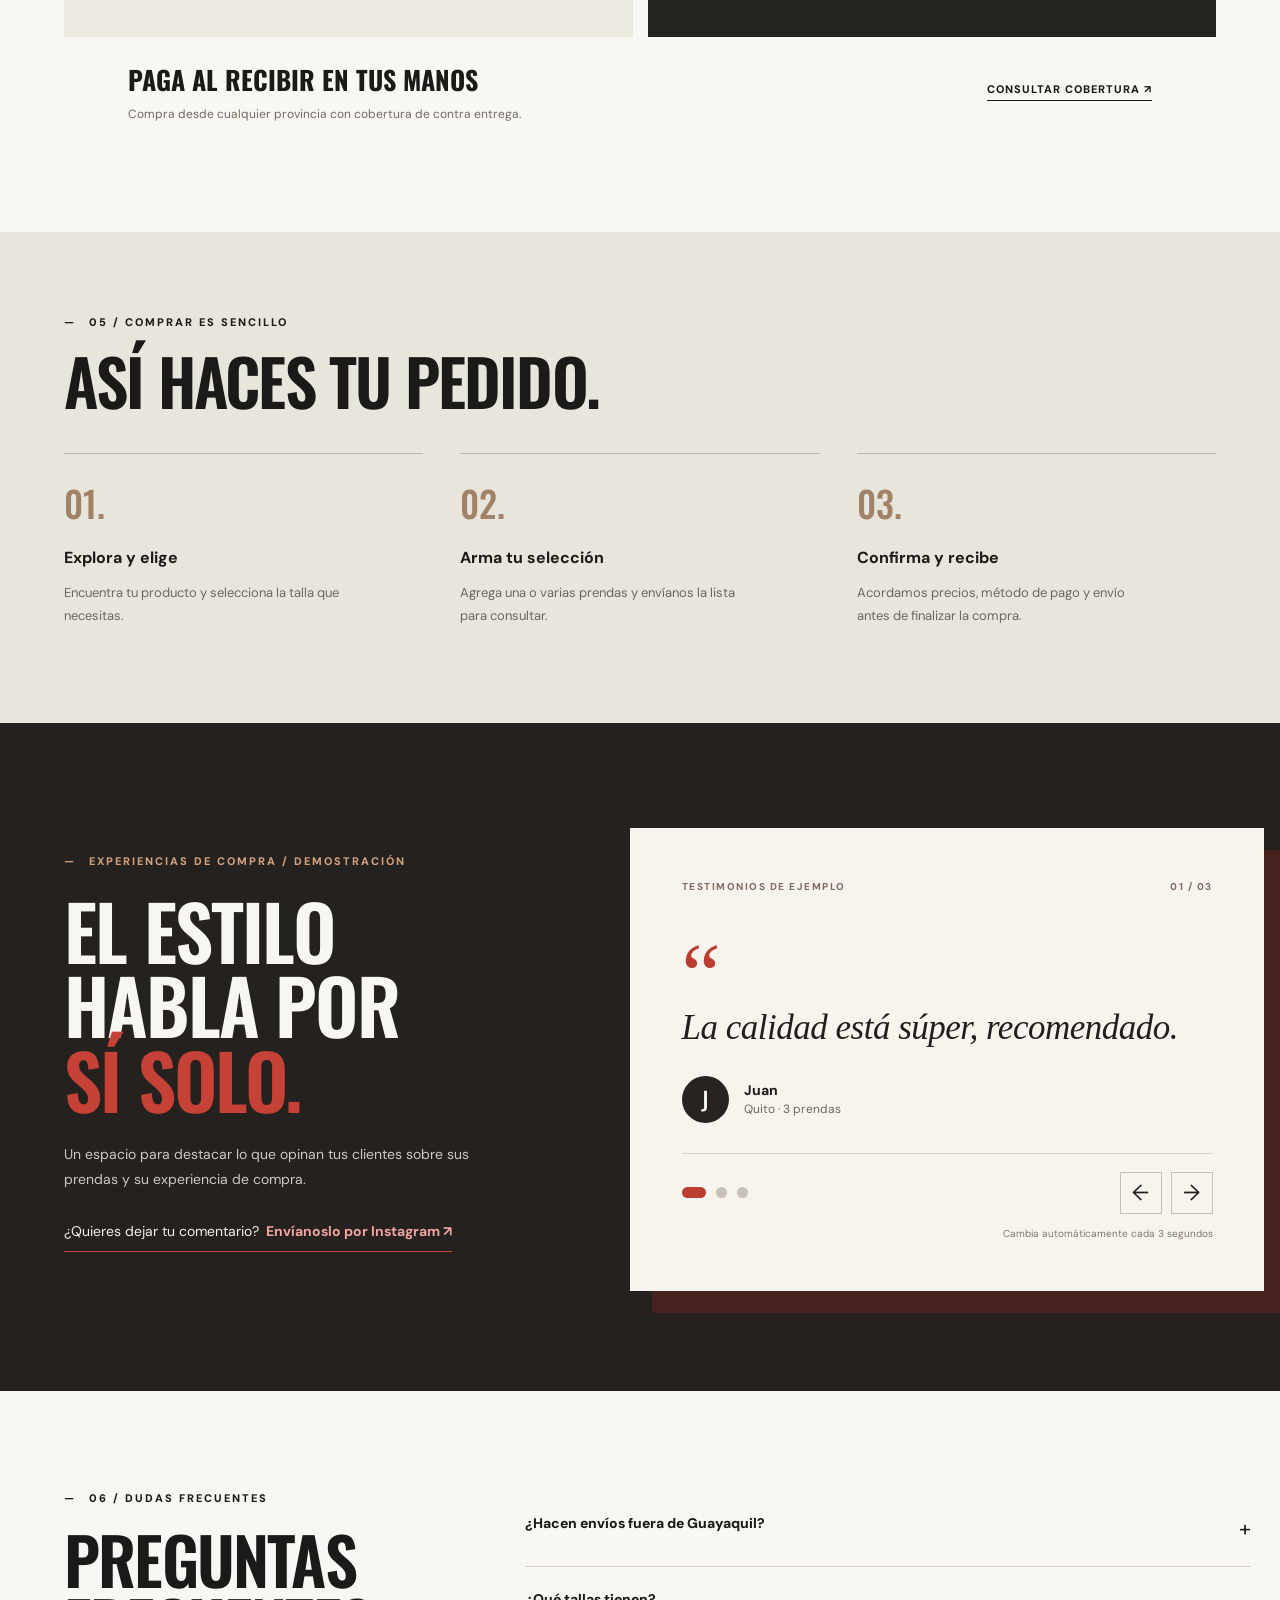
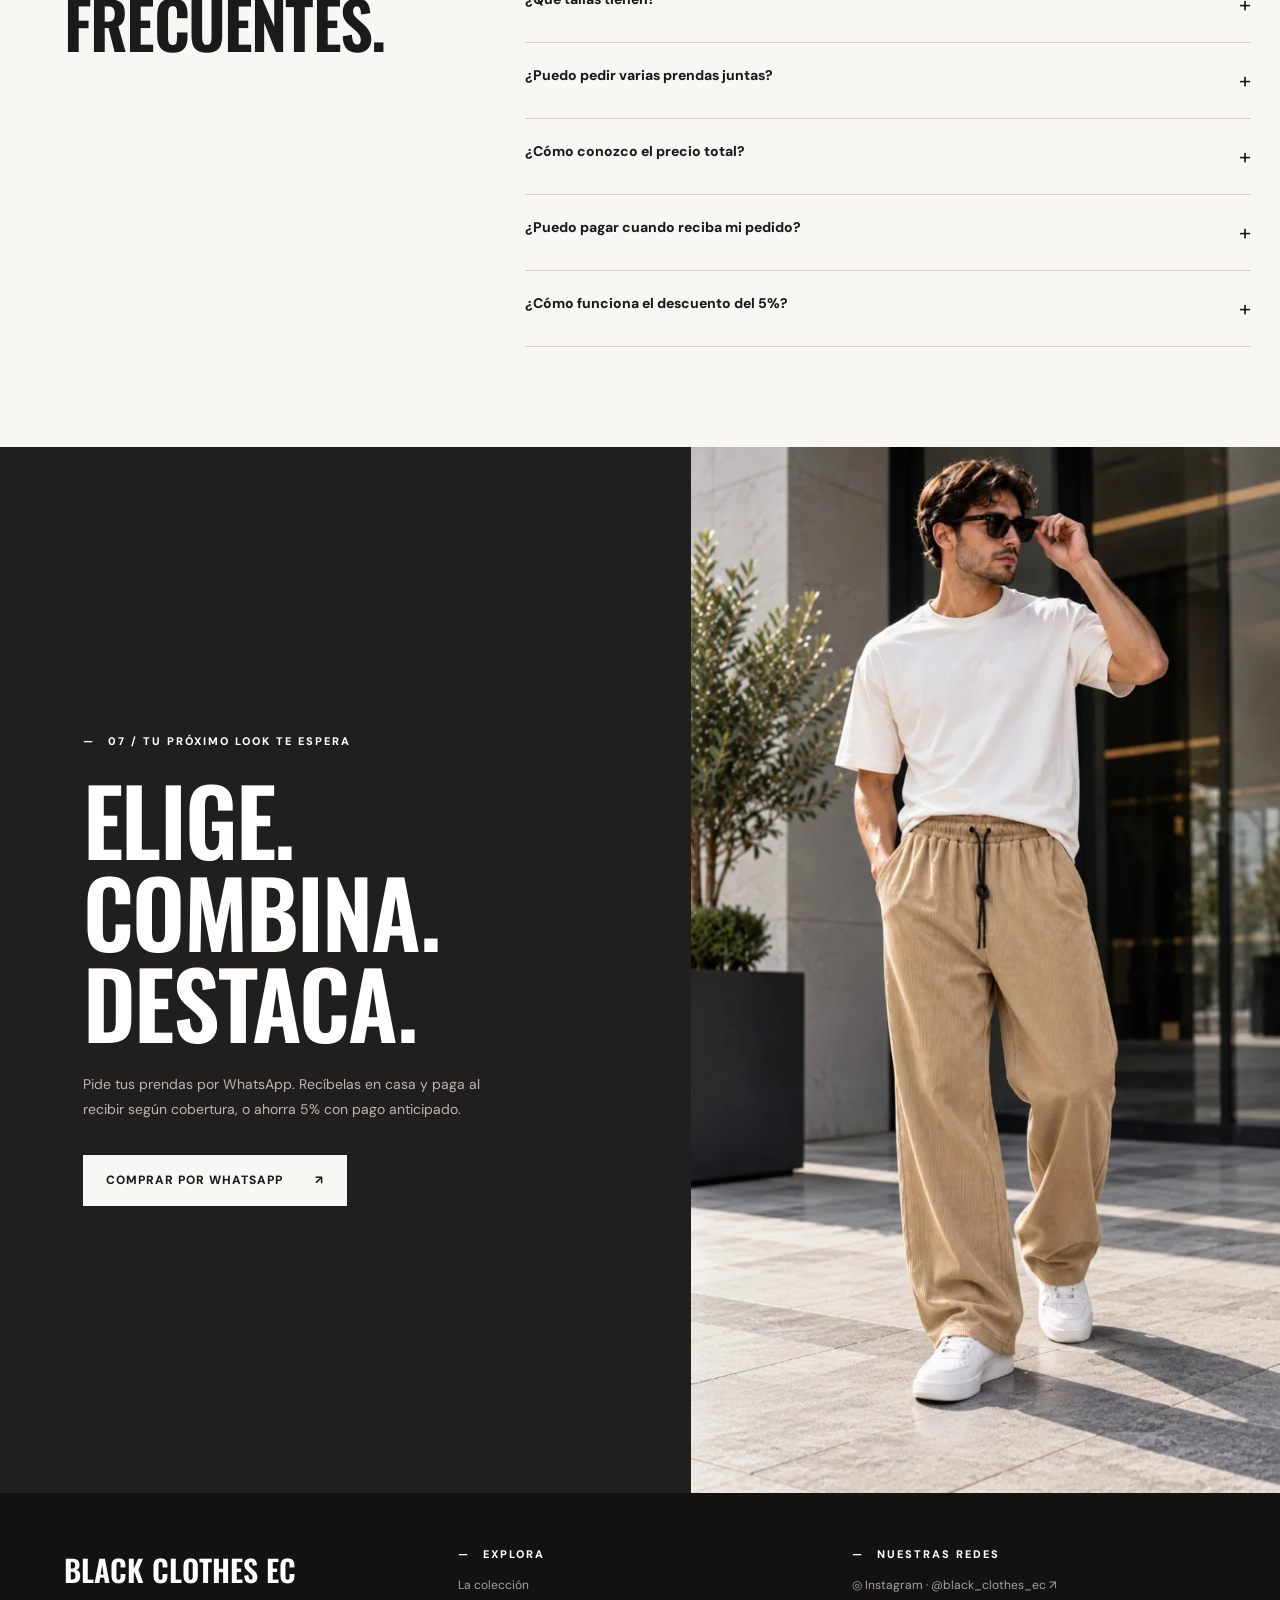
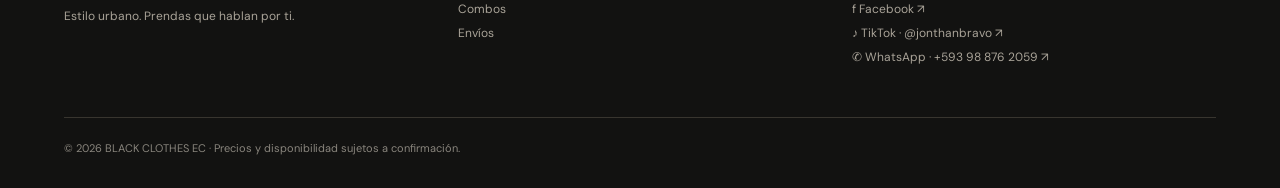
==== commit c3b17263: "Reparar catálogo: restaurar JavaScript válido y mostrar 8 productos con precios de respaldo" ====
--- a/index.html
+++ b/index.html
@@ -51,7 +51,7 @@
 </section>
 <div class="ticker"><div>STREETWEAR <span>✦</span></div><div>PANTALONES DE PANA <span>✦</span></div><div>CAMISETAS ESENCIALES <span>✦</span></div><div>ENVÍOS ECUADOR</div></div>
 <section class="wrap intro" data-reveal=""><div><div class="eyebrow">Conoce la marca</div><h2 class="display">NO VENDEMOS SOLO ROPA.<br/>VESTIMOS ACTITUD.</h2></div><p>En <strong>BLACK CLOTHES EC</strong> nos inspiran los looks urbanos que hablan por sí solos. Descubre colores fáciles de combinar, camisetas versátiles y pantalones de silueta amplia. Un outfit con personalidad empieza aquí.</p></section>
-<section class="catalog" id="coleccion"><div class="wrap"><div class="top" data-reveal=""><div><div class="eyebrow">01 / Descubre tu favorita</div><h2 class="display">LA COLECCIÓN.</h2></div><p>Ocho referencias de la colección. Elige tu modelo, selecciona la talla y reúne todo en una sola consulta.</p></div><div aria-label="Filtrar productos" class="filters" role="group"><button class="filter active" data-filter="Todos">Todos (8)</button><button class="filter" data-filter="Camisetas">Camisetas</button><button class="filter" data-filter="Pantalones">Pantalones</button></div><div class="product-grid" id="productGrid"></div></div></section>
+<section class="catalog" id="coleccion"><div class="wrap"><div class="top" data-reveal=""><div><div class="eyebrow">01 / Descubre tu favorita</div><h2 class="display">LA COLECCIÓN.</h2></div><p>Ocho referencias de la colección. Elige tu modelo, selecciona la talla y reúne todo en una sola consulta.</p></div><div aria-label="Filtrar productos" class="filters" role="group"><button class="filter active" data-filter="Todos">Todos (8)</button><button class="filter" data-filter="Camisetas">Camisetas</button><button class="filter" data-filter="Pantalones">Pantalones</button></div><div class="product-grid" id="productGrid"><article class="product" data-cat="Camisetas"><div class="product-photo"><img src="cam-beige-1.webp" loading="eager" decoding="async" alt="Camiseta Beige"><span class="product-badge">Básico esencial</span></div><div class="product-copy"><small>Camisetas / Beige</small><h3>Camiseta Beige</h3><div class="price">$31.99</div><p>Tallas S · M · L · XL</p><a class="quick" href="https://wa.me/593988762059?text=Hola%2C%20BLACK%20CLOTHES%20EC.%20Quiero%20comprar%20Camiseta%20Beige%2C%20precio%20%2431.99.%20%C2%BFHay%20disponibilidad%20en%20mi%20talla%20y%20cu%C3%A1nto%20cuesta%20el%20env%C3%ADo%3F" target="_blank" rel="noopener">Consultar por WhatsApp <span>↗</span></a></div></article><article class="product" data-cat="Camisetas"><div class="product-photo"><img src="cam-cafe-1.webp" loading="eager" decoding="async" alt="Camiseta Café"><span class="product-badge">Tono tendencia</span></div><div class="product-copy"><small>Camisetas / Café</small><h3>Camiseta Café</h3><div class="price">$32.99</div><p>Tallas S · M · L · XL</p><a class="quick" href="https://wa.me/593988762059?text=Hola%2C%20BLACK%20CLOTHES%20EC.%20Quiero%20comprar%20Camiseta%20Caf%C3%A9%2C%20precio%20%2432.99.%20%C2%BFHay%20disponibilidad%20en%20mi%20talla%20y%20cu%C3%A1nto%20cuesta%20el%20env%C3%ADo%3F" target="_blank" rel="noopener">Consultar por WhatsApp <span>↗</span></a></div></article><article class="product" data-cat="Camisetas"><div class="product-photo"><img src="cam-negra-claro-1.webp" loading="eager" decoding="async" alt="Camiseta Negra · Logo Claro"><span class="product-badge">Todo terreno</span></div><div class="product-copy"><small>Camisetas / Negro</small><h3>Camiseta Negra · Logo Claro</h3><div class="price">$34.99</div><p>Tallas S · M · L · XL</p><a class="quick" href="https://wa.me/593988762059?text=Hola%2C%20BLACK%20CLOTHES%20EC.%20Quiero%20comprar%20Camiseta%20Negra%20%C2%B7%20Logo%20Claro%2C%20precio%20%2434.99.%20%C2%BFHay%20disponibilidad%20en%20mi%20talla%20y%20cu%C3%A1nto%20cuesta%20el%20env%C3%ADo%3F" target="_blank" rel="noopener">Consultar por WhatsApp <span>↗</span></a></div></article><article class="product" data-cat="Camisetas"><div class="product-photo"><img src="cam-negra-rojo-1.webp" loading="eager" decoding="async" alt="Camiseta Negra · Logo Rojo"><span class="product-badge">Detalle protagonista</span></div><div class="product-copy"><small>Camisetas / Negro</small><h3>Camiseta Negra · Logo Rojo</h3><div class="price">$34.99</div><p>Tallas S · M · L · XL</p><a class="quick" href="https://wa.me/593988762059?text=Hola%2C%20BLACK%20CLOTHES%20EC.%20Quiero%20comprar%20Camiseta%20Negra%20%C2%B7%20Logo%20Rojo%2C%20precio%20%2434.99.%20%C2%BFHay%20disponibilidad%20en%20mi%20talla%20y%20cu%C3%A1nto%20cuesta%20el%20env%C3%ADo%3F" target="_blank" rel="noopener">Consultar por WhatsApp <span>↗</span></a></div></article><article class="product" data-cat="Pantalones"><div class="product-photo"><img src="pan-azul-1.webp" loading="lazy" decoding="async" alt="Pantalón Pana Azul"><span class="product-badge">Fit relajado</span></div><div class="product-copy"><small>Pantalones / Azul</small><h3>Pantalón Pana Azul</h3><div class="price">$33.99</div><p>Tallas 30 · 32 · 34 · 36 · 38 · 40</p><a class="quick" href="https://wa.me/593988762059?text=Hola%2C%20BLACK%20CLOTHES%20EC.%20Quiero%20comprar%20Pantal%C3%B3n%20Pana%20Azul%2C%20precio%20%2433.99.%20%C2%BFHay%20disponibilidad%20en%20mi%20talla%20y%20cu%C3%A1nto%20cuesta%20el%20env%C3%ADo%3F" target="_blank" rel="noopener">Consultar por WhatsApp <span>↗</span></a></div></article><article class="product" data-cat="Pantalones"><div class="product-photo"><img src="pan-habano-1.webp" loading="lazy" decoding="async" alt="Pantalón Pana Habano"><span class="product-badge">Fácil de combinar</span></div><div class="product-copy"><small>Pantalones / Habano</small><h3>Pantalón Pana Habano</h3><div class="price">$32.99</div><p>Tallas 30 · 32 · 34 · 36 · 38 · 40</p><a class="quick" href="https://wa.me/593988762059?text=Hola%2C%20BLACK%20CLOTHES%20EC.%20Quiero%20comprar%20Pantal%C3%B3n%20Pana%20Habano%2C%20precio%20%2432.99.%20%C2%BFHay%20disponibilidad%20en%20mi%20talla%20y%20cu%C3%A1nto%20cuesta%20el%20env%C3%ADo%3F" target="_blank" rel="noopener">Consultar por WhatsApp <span>↗</span></a></div></article><article class="product" data-cat="Pantalones"><div class="product-photo"><img src="pan-beige-1.webp" loading="lazy" decoding="async" alt="Pantalón Pana Beige"><span class="product-badge">Elegancia urbana</span></div><div class="product-copy"><small>Pantalones / Beige</small><h3>Pantalón Pana Beige</h3><div class="price">$31.99</div><p>Tallas 30 · 32 · 34 · 36 · 38 · 40</p><a class="quick" href="https://wa.me/593988762059?text=Hola%2C%20BLACK%20CLOTHES%20EC.%20Quiero%20comprar%20Pantal%C3%B3n%20Pana%20Beige%2C%20precio%20%2431.99.%20%C2%BFHay%20disponibilidad%20en%20mi%20talla%20y%20cu%C3%A1nto%20cuesta%20el%20env%C3%ADo%3F" target="_blank" rel="noopener">Consultar por WhatsApp <span>↗</span></a></div></article><article class="product" data-cat="Pantalones"><div class="product-photo"><img src="pan-negro-1.webp" loading="lazy" decoding="async" alt="Pantalón Pana Negro"><span class="product-badge">Look imprescindible</span></div><div class="product-copy"><small>Pantalones / Negro</small><h3>Pantalón Pana Negro</h3><div class="price">$34.99</div><p>Tallas 30 · 32 · 34 · 36 · 38 · 40</p><a class="quick" href="https://wa.me/593988762059?text=Hola%2C%20BLACK%20CLOTHES%20EC.%20Quiero%20comprar%20Pantal%C3%B3n%20Pana%20Negro%2C%20precio%20%2434.99.%20%C2%BFHay%20disponibilidad%20en%20mi%20talla%20y%20cu%C3%A1nto%20cuesta%20el%20env%C3%ADo%3F" target="_blank" rel="noopener">Consultar por WhatsApp <span>↗</span></a></div></article></div></div></section>
 <section class="editorial" id="outfits"><div class="editorial-images"><img alt="Camiseta café Black Clothes EC" decoding="async" loading="eager" src="cam-cafe-1.webp"/><img alt="Pantalón de pana azul Black Clothes EC" decoding="async" loading="eager" src="pan-azul-1.webp"/></div><div class="editorial-copy" data-reveal=""><div class="eyebrow">02 / Tu estilo, tu combinación</div><h2 class="display">UN LOOK.<br/><i>MIL PLANES.</i></h2><p>Una camiseta básica, un pantalón de pana y tus sneakers favoritos. Combina piezas a tu manera y encuentra ese look que te representa.</p><a class="button light" href="#coleccion">Armar mi outfit <span>↗</span></a></div></section>
 <section class="wrap value"><article data-reveal=""><b>01 /</b><h3>Colores que combinan</h3><p>Negro, beige, café, habano y azul para crear distintas combinaciones según tu estilo.</p></article><article data-reveal=""><b>02 /</b><h3>El fit es protagonista</h3><p>Diseños de estética urbana, pantalones amplios y camisetas fáciles de llevar.</p></article><article data-reveal=""><b>03 /</b><h3>Elige antes de comprar</h3><p>Selecciona tus prendas y tallas. Confirmamos contigo la disponibilidad y el precio.</p></article></section>
 <section class="offers" id="combos"><div class="wrap"><div class="top" data-reveal=""><div><div class="eyebrow">03 / Arma tu combinación</div><h2 class="display">MÁS ESTILO.<br/>UN SOLO PEDIDO.</h2></div><p>Elige tus favoritos y consulta las ofertas vigentes para llevar varias prendas.</p></div><div class="packs"><article class="pack" data-reveal=""><strong>01</strong><h3>Una prenda</h3><p>Elige esa camiseta o pantalón que le falta a tu outfit.</p><a href="#coleccion">Elegir una prenda ↗</a></article><article class="pack feature" data-reveal=""><strong>02</strong><h3>Look completo</h3><p>Combina camiseta + pantalón y consulta el precio conjunto.</p><a href="#coleccion">Armar mi look ↗</a></article><article class="pack" data-reveal=""><strong>03</strong><h3>Más combinaciones</h3><p>Elige tres prendas y pregunta por las promociones disponibles.</p><a href="#coleccion">Elegir mis prendas ↗</a></article></div><div class="payment-offer-banner" data-reveal=""><strong>¡AHORRA UN 5%!</strong><span>Elige pago anticipado y recibe el descuento en tus prendas.</span><a href="#metodos-pago">Ver métodos de pago ↗</a></div><p class="offer-foot">* El 5% se aplica a las prendas con pago anticipado. Otros descuentos o combos se confirman por WhatsApp. Envíos no incluidos.</p></div></section>
@@ -104,15 +104,15 @@
 <div aria-hidden="true" aria-label="Detalles de la prenda" aria-modal="true" class="product-modal" id="modal" role="dialog"><div class="media"><img alt="" class="mainpic" id="mainPic"/><div class="thumbs" id="thumbs"></div></div><div class="modal-info"><button aria-label="Cerrar" class="closebtn" data-close="">×</button><div class="eyebrow" id="modalTag"></div><h2 id="modalName"></h2><strong id="modalPrice"></strong><p id="modalDesc"></p><div class="size-label">Selecciona tu talla</div><div class="sizes" id="sizes"></div><button class="button" id="addCart">Añadir a mi selección ↗</button><small>Pago contra entrega según cobertura o 5% de descuento al pagar anticipado. Precio y disponibilidad sujetos a confirmación.</small></div></div>
 <div aria-label="Enviar pedido por Instagram" aria-modal="true" class="messagebox" id="messageBox" role="dialog"><button class="closebtn" data-close="">×</button><h2>Tu selección está lista.</h2><p>Mientras configuramos el WhatsApp oficial, copia tu selección y envíanosla por mensaje directo de Instagram.</p><textarea id="orderText" readonly=""></textarea><button class="button" id="copyBtn">Copiar mensaje</button><a class="button outline" href="https://www.instagram.com/black_clothes_ec/" id="instaLink" rel="noopener" target="_blank">Abrir Instagram ↗</a></div>
 <div class="toast" id="toast" role="status"></div>
-<script src="./productos-data.js?v=20261013-precios-8"></script>
+<script src="./productos-data.js?v=20261013-catalogo-recuperado"></script>
 <script id="animation-config" type="application/json">{"revelado":{"duracionMs":620,"distanciaPx":24,"staggerMs":65,"umbral":0.09},"producto":{"pulsoMs":1800,"repeticiones":3},"hover":{"elevacionPx":3},"cargaImagenes":{"prioridad":"eager","precargaGalerias":true}}</script><script>(()=>{
 'use strict';
 const cfg=window.BLACK_STORE_CONFIG||{};
 const products=window.BLACK_PRODUCTS||[];
 const get=id=>document.getElementById(id);
-const fmt=x=>Number.isFinite(x)?'
+const fmt=x=>Number.isFinite(x)?new Intl.NumberFormat('es-EC',{style:'currency',currency:'USD'}).format(x):'Consultar precio';
 const catalogPrices={"cam-beige":31.99,"cam-cafe":32.99,"cam-negra-claro":34.99,"cam-negra-rojo":34.99,"pan-azul":33.99,"pan-habano":32.99,"pan-beige":31.99,"pan-negro":34.99};
-const price=p=>{if(!p)return null;const configured=cfg.precios?.[p.id];const raw=configured!=null&&configured!==''?configured:(p.price??catalogPrices[p.id]);const value=Number(raw);return Number.isFinite(value)?value:null};
+const price=p=>{if(!p)return null;const c=cfg.precios?.[p.id];const amount=c!=null&&c!==''?Number(c):Number(p.price??catalogPrices[p.id]);return Number.isFinite(amount)?amount:null};
 const phone=String(cfg.whatsapp||'593988762059').replace(/\D/g,'');
 const waUrl=msg=>`https://wa.me/${phone}?text=${encodeURIComponent(msg)}`;
 const reduce=Number(cfg.descuentoAnticipado)||5;
@@ -158,52 +158,4 @@
 count();
 })();</script>
 <script defer src="./resenas.js"></script>
-</body></html>+x.toFixed(2):'Consultar precio';
-const catalogPrices={"cam-beige":31.99,"cam-cafe":32.99,"cam-negra-claro":34.99,"cam-negra-rojo":34.99,"pan-azul":33.99,"pan-habano":32.99,"pan-beige":31.99,"pan-negro":34.99};
-const price=p=>{if(!p)return null;const configured=cfg.precios?.[p.id];const raw=configured!=null&&configured!==''?configured:(p.price??catalogPrices[p.id]);const value=Number(raw);return Number.isFinite(value)?value:null};
-const phone=String(cfg.whatsapp||'593988762059').replace(/\D/g,'');
-const waUrl=msg=>`https://wa.me/${phone}?text=${encodeURIComponent(msg)}`;
-const reduce=Number(cfg.descuentoAnticipado)||5;
-const jsonEl=get('animation-config');
-let motion={revelado:{duracionMs:620,distanciaPx:24,staggerMs:65,umbral:.09},producto:{pulsoMs:1800,repeticiones:3},cargaImagenes:{precargaGalerias:true}};
-try{motion={...motion,...JSON.parse(jsonEl.textContent||'{}')}}catch(e){console.warn('Configuración de animación no disponible',e)}
-let cart=[], current=null, selected=null, toastTimer;
-try{const v=JSON.parse(localStorage.getItem('blackCart')||'[]');if(Array.isArray(v))cart=v.filter(x=>products.some(p=>p.id===x.id)&&Number.isInteger(x.qty)&&x.qty>0)}catch{}
-const save=()=>{try{localStorage.setItem('blackCart',JSON.stringify(cart))}catch{}};
-function notice(s){get('toast').textContent=s;get('toast').classList.add('show');clearTimeout(toastTimer);toastTimer=setTimeout(()=>get('toast').classList.remove('show'),2700)}
-function payMethod(){return document.querySelector('input[name="paymentMode"]:checked')?.value||'contra_entrega'}
-function payText(){return payMethod()==='anticipado'?`Pago anticipado (solicito ${reduce}% de descuento en prendas)`:'Pago contra entrega (pago al recibir, según cobertura)'}
-function lineFor(c){const p=products.find(p=>p.id===c.id);return `• ${p.name} | talla ${c.size} | cantidad ${c.qty} | precio unitario: ${fmt(price(p))}`}
-function messageForCart(){return `Hola, BLACK CLOTHES EC 👋\nMe interesan estas prendas:\n\n${cart.map(lineFor).join('\n')}\n\nMétodo de pago: ${payText()}.\n¿Me confirman disponibilidad, valor total y costo de envío a mi ciudad? ¡Gracias!`}
-function messageForProduct(){if(!current||!selected)return '';return `Hola, BLACK CLOTHES EC 👋\nQuiero consultar este producto:\n• ${current.name}\n• Color: ${current.color}\n• Talla: ${selected}\n• Precio: ${fmt(price(current))}\nMétodo de pago: Contra entrega (paga al recibir, según cobertura).\n¿Me confirman la disponibilidad y el costo de envío? ¡Gracias!`}
-function close(){['drawer','modal','messageBox'].forEach(id=>{get(id).classList.remove('open');get(id).setAttribute('aria-hidden','true')});get('overlay').classList.remove('open');get('productWhatsapp').classList.remove('open');document.body.classList.remove('modal-open');document.body.style.overflow=''}
-function show(id){close();get(id).classList.add('open');get(id).setAttribute('aria-hidden','false');get('overlay').classList.add('open');document.body.style.overflow='hidden';if(id==='modal'){document.body.classList.add('modal-open');const button=get('productWhatsapp');button.classList.remove('open');void button.offsetWidth;button.classList.add('open')}}
-function count(){document.querySelectorAll('[data-count]').forEach(e=>e.textContent=cart.reduce((s,a)=>s+a.qty,0))}
-const escapeHtml=s=>String(s).replace(/[&<>"']/g,ch=>({'&':'&amp;','<':'&lt;','>':'&gt;','"':'&quot;',"'":'&#39;'}[ch]));
-get('productGrid').innerHTML=products.map((p,i)=>`<article class="product" data-reveal data-cat="${escapeHtml(p.category)}" style="--stagger:${(i%4)*70}ms"><div class="product-photo" data-product="${p.id}" role="button" tabindex="0" aria-label="Ver ${escapeHtml(p.name)}"><img loading="eager" decoding="async" ${i<4?'fetchpriority="high"':''} src="${p.images[0]}" alt="${escapeHtml(p.name)}"><span class="product-badge">${escapeHtml(p.tag)}</span></div><div class="product-copy"><small>${escapeHtml(p.category)} / ${escapeHtml(p.color)}</small><h3>${escapeHtml(p.name)}</h3><div class="price">${fmt(price(p))}</div><p>Tallas ${p.sizes.join(' · ')}</p><button class="quick" data-product="${p.id}" type="button">Elegir talla y consultar <span>↗</span></button></div></article>`).join('');
-const preloadedImages=[];
-function preloadImages(){if(!motion.cargaImagenes?.precargaGalerias)return;const urls=new Set(products.flatMap(p=>p.images));['pan-negro-1.webp','pan-habano-1.webp'].forEach(s=>urls.add(s));let i=0;for(const url of urls){const im=new Image();preloadedImages.push(im);im.decoding='async';im.loading='eager';im.src=url;im.dataset.index=String(i++)}}
-// Todas las imágenes empiezan a cargarse al abrir la landing; no es necesario esperar al scroll.
-preloadImages();
-function activateMotion(){if(window.matchMedia('(prefers-reduced-motion: reduce)').matches||!('IntersectionObserver' in window))return;const items=[...document.querySelectorAll('[data-reveal]')];const duration=Math.max(150,Math.min(1500,Number(motion.revelado?.duracionMs)||620));const distance=Math.max(0,Math.min(70,Number(motion.revelado?.distanciaPx)||24));document.documentElement.style.setProperty('--reveal-duration',duration+'ms');document.documentElement.style.setProperty('--reveal-distance',distance+'px');const observer=new IntersectionObserver(entries=>{for(const e of entries){if(e.isIntersecting){e.target.classList.add('is-visible');observer.unobserve(e.target)}}},{threshold:Math.max(0,Math.min(.5,Number(motion.revelado?.umbral)||.09)),rootMargin:'0px 0px 48px 0px'});for(const node of items)observer.observe(node);document.body.classList.add('motion-enabled')}
-activateMotion();
-function openProduct(id){current=products.find(p=>p.id===id);if(!current)return;selected=null;get('modalTag').textContent=`${current.category} / ${current.tag}`;get('modalName').textContent=current.name;get('modalPrice').textContent=fmt(price(current));get('modalDesc').textContent=current.desc;get('mainPic').src=current.images[0];get('mainPic').alt=current.name;get('thumbs').innerHTML=current.images.map((s,i)=>`<button data-photo="${i}" class="${i===0?'active':''}" aria-label="Ver foto ${i+1}"><img loading="eager" src="${s}" alt="Vista ${i+1} de ${escapeHtml(current.name)}"></button>`).join('');get('sizes').innerHTML=current.sizes.map(s=>`<button data-size="${s}" type="button" aria-pressed="false">${s}</button>`).join('');show('modal');get('modal').scrollTop=0}
-function openCart(){renderCart();show('drawer')}
-function renderCart(){count();const root=get('cartContent');if(!cart.length){root.innerHTML='<div class="empty">Aún no tienes prendas seleccionadas.<br>Descubre la colección y elige tus tallas.</div>';get('cartTotal').textContent='';get('send').disabled=true;return}get('send').disabled=false;let sum=0,known=true;root.innerHTML=cart.map((c,i)=>{const p=products.find(p=>p.id===c.id),pr=price(p);if(pr==null)known=false;else sum+=pr*c.qty;return `<div class="cart-item"><img src="${p.images[0]}" alt="${escapeHtml(p.name)}"><div><h3>${escapeHtml(p.name)}</h3><p>Talla ${c.size} · ${fmt(pr)}</p><div class="qty"><button data-qty="${i}" data-step="-1" aria-label="Restar uno">−</button><span>${c.qty}</span><button data-qty="${i}" data-step="1" aria-label="Sumar uno">+</button></div></div><button data-remove="${i}">Quitar</button></div>`}).join('');const method=payMethod();get('cartTotal').textContent=known?(method==='anticipado'?`Subtotal: ${fmt(sum)} − ${reduce}%: ${fmt(sum*(1-reduce/100))} (sin envío)`:`Subtotal prendas: ${fmt(sum)} (sin envío)`):'Precio de prendas y envío: se confirman por WhatsApp'}
-function gotoWhatsapp(msg){window.open(waUrl(msg),'_blank','noopener')}
-function order(){if(!cart.length)return;gotoWhatsapp(messageForCart())}
-function quickWhatsapp(){if(!selected){notice('Selecciona una talla para consultar por WhatsApp.');return}gotoWhatsapp(messageForProduct())}
-function generalWhatsappMessage(){return cart.length?messageForCart():'Hola, BLACK CLOTHES EC 👋\nQuiero información para comprar ropa con pago contra entrega. ¿Me indican los productos disponibles, precios, tallas y cobertura de entrega?'}
-get('floatingWhatsapp').addEventListener('click',e=>{e.preventDefault();gotoWhatsapp(generalWhatsappMessage())});
-get('productWhatsapp').addEventListener('click',quickWhatsapp);
-document.addEventListener('click',e=>{if(e.target===get('overlay')||e.target.closest('[data-close]')){close();return}const p=e.target.closest('[data-product]');if(p){openProduct(p.dataset.product);return}if(e.target.closest('[data-open-cart]')){openCart();return}const f=e.target.closest('[data-filter]');if(f){document.querySelectorAll('[data-filter]').forEach(x=>{x.classList.toggle('active',x===f);x.setAttribute('aria-pressed',String(x===f))});document.querySelectorAll('.product').forEach(x=>x.classList.toggle('hidden',f.dataset.filter!=='Todos'&&x.dataset.cat!==f.dataset.filter));return}const size=e.target.closest('[data-size]');if(size){selected=size.dataset.size;document.querySelectorAll('[data-size]').forEach(x=>{x.classList.toggle('selected',x===size);x.setAttribute('aria-pressed',String(x===size))});return}const thumb=e.target.closest('[data-photo]');if(thumb&&current){get('mainPic').src=current.images[Number(thumb.dataset.photo)];document.querySelectorAll('[data-photo]').forEach(x=>x.classList.toggle('active',x===thumb));return}const remove=e.target.closest('[data-remove]');if(remove){cart.splice(Number(remove.dataset.remove),1);save();renderCart();return}const q=e.target.closest('[data-qty]');if(q){cart[Number(q.dataset.qty)].qty+=Number(q.dataset.step);if(cart[Number(q.dataset.qty)]?.qty<=0)cart.splice(Number(q.dataset.qty),1);save();renderCart()}});
-document.querySelectorAll('input[name="paymentMode"]').forEach(r=>r.addEventListener('change',renderCart));
-document.addEventListener('keydown',e=>{if(e.key==='Escape')close();if(e.key==='Enter'&&e.target.matches('[data-product]'))openProduct(e.target.dataset.product)});
-get('addCart').onclick=()=>{if(!selected){notice('Selecciona tu talla primero.');return}const old=cart.find(c=>c.id===current.id&&c.size===selected);if(old)old.qty++;else cart.push({id:current.id,size:selected,qty:1});save();openCart();notice('Prenda añadida a tu selección.')};
-get('send').onclick=order;
-get('copyBtn').onclick=()=>{const t=get('orderText');t.select();if(navigator.clipboard?.writeText)navigator.clipboard.writeText(t.value).then(()=>notice('Mensaje copiado.')).catch(()=>notice('Copia el texto seleccionado.'));else{try{document.execCommand('copy');notice('Mensaje copiado.')}catch{notice('Copia el texto seleccionado.')}}};
-get('courier').textContent=(cfg.empresaEnvios||'Courier nacional').toUpperCase();
-count();
-})();</script>
-<script defer src="./resenas.js"></script>
-</body></html>+</body></html>
